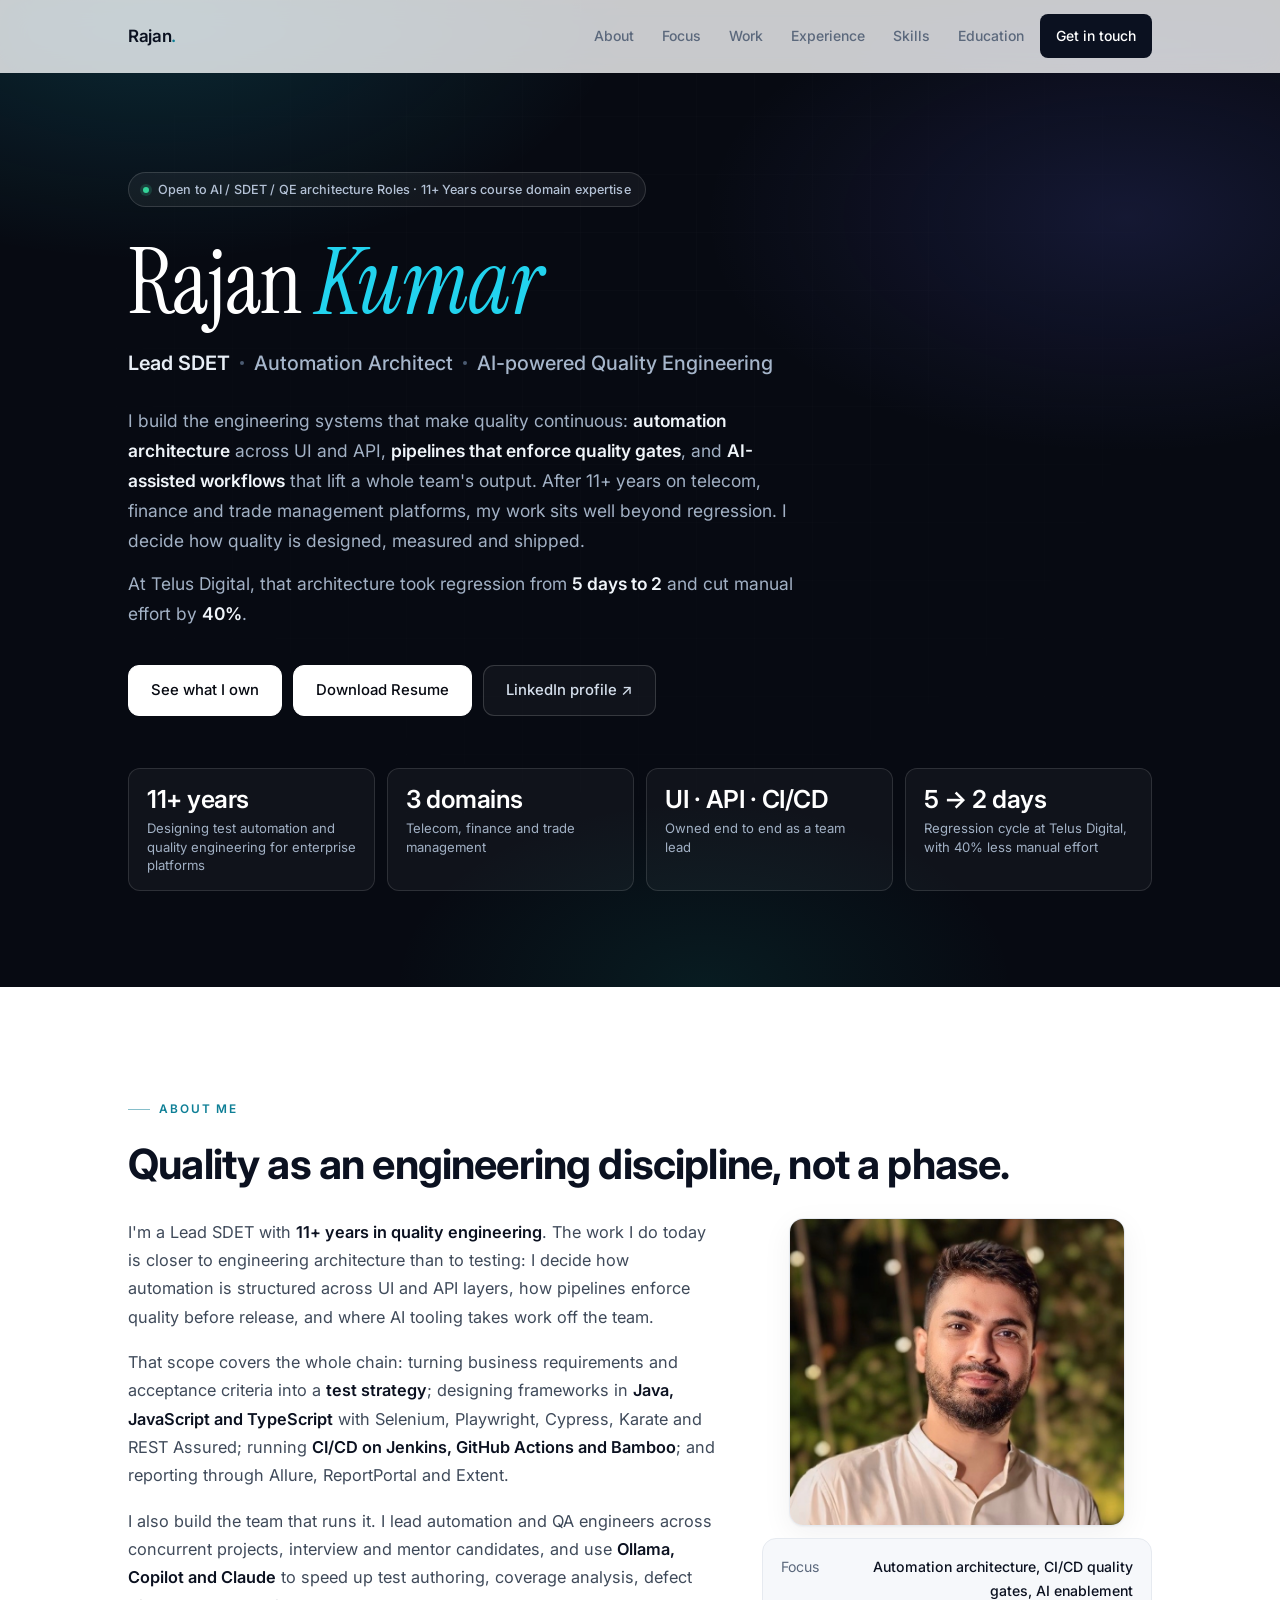
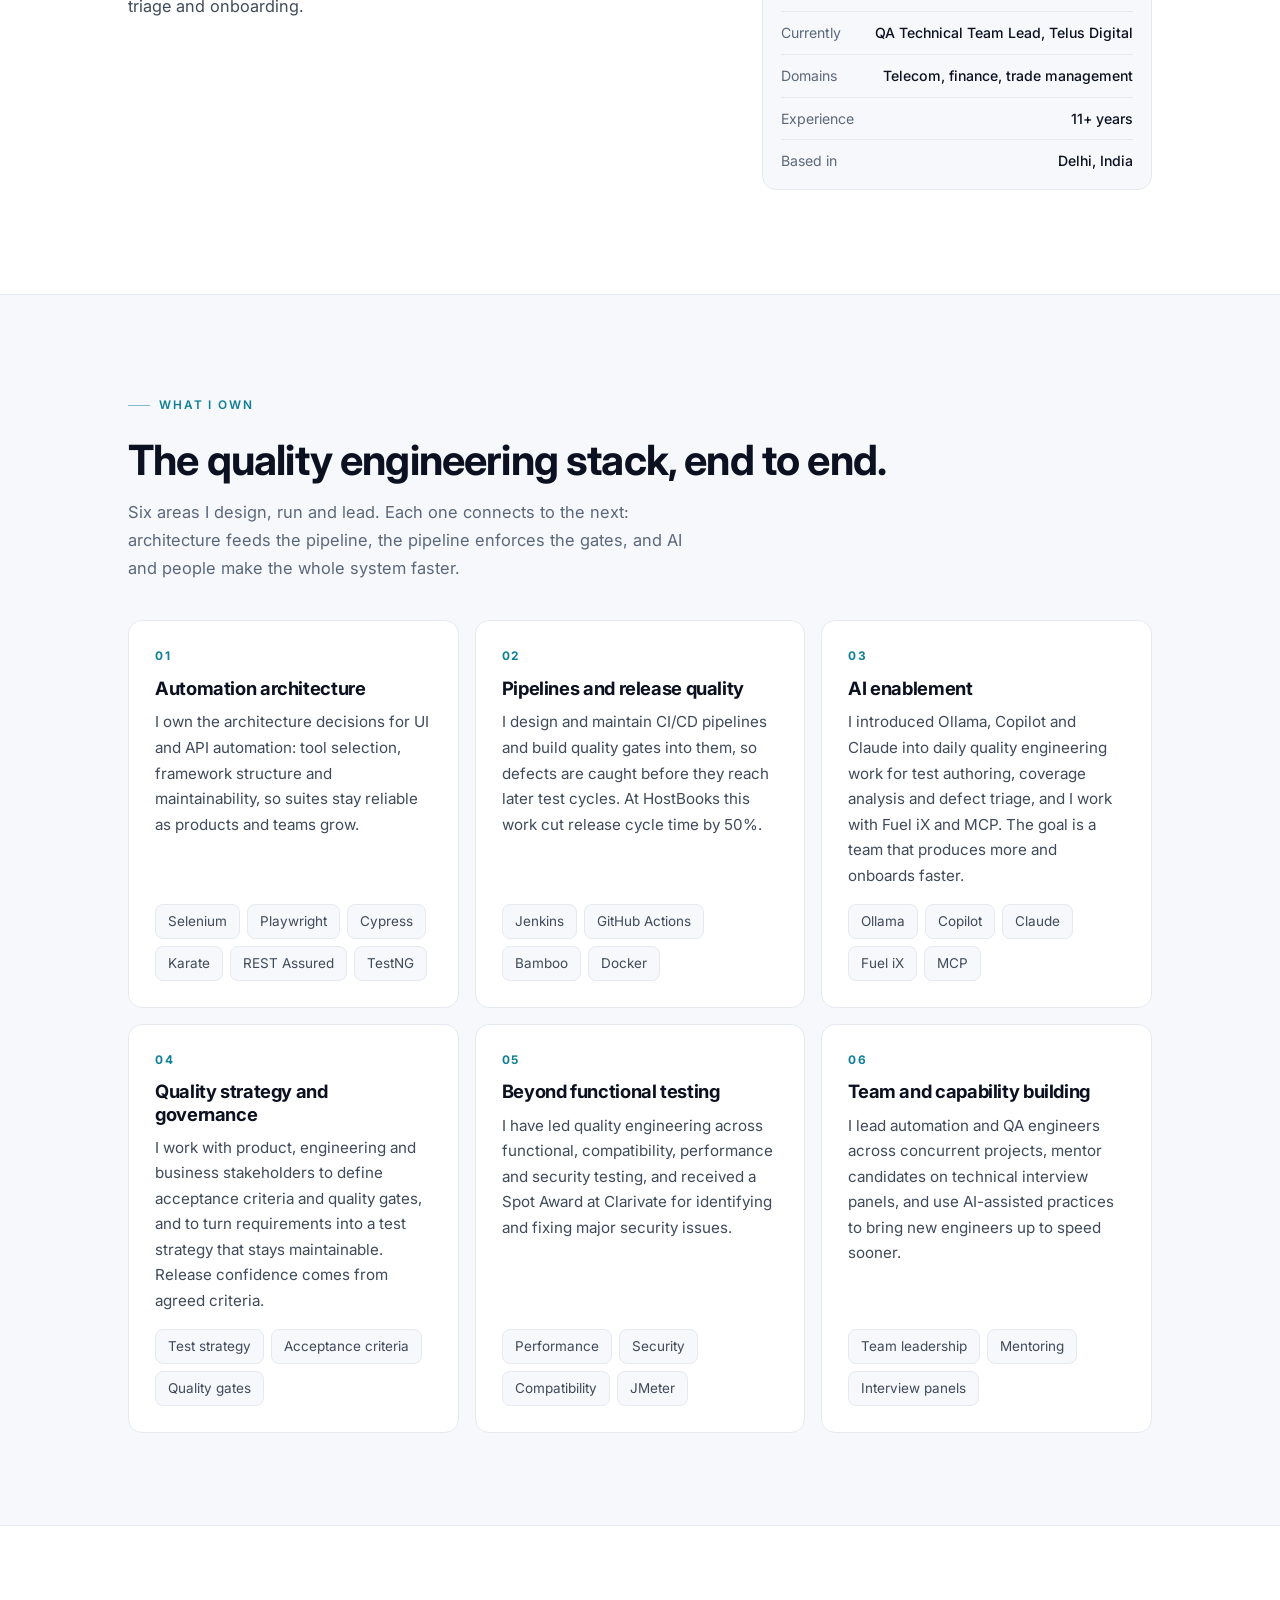
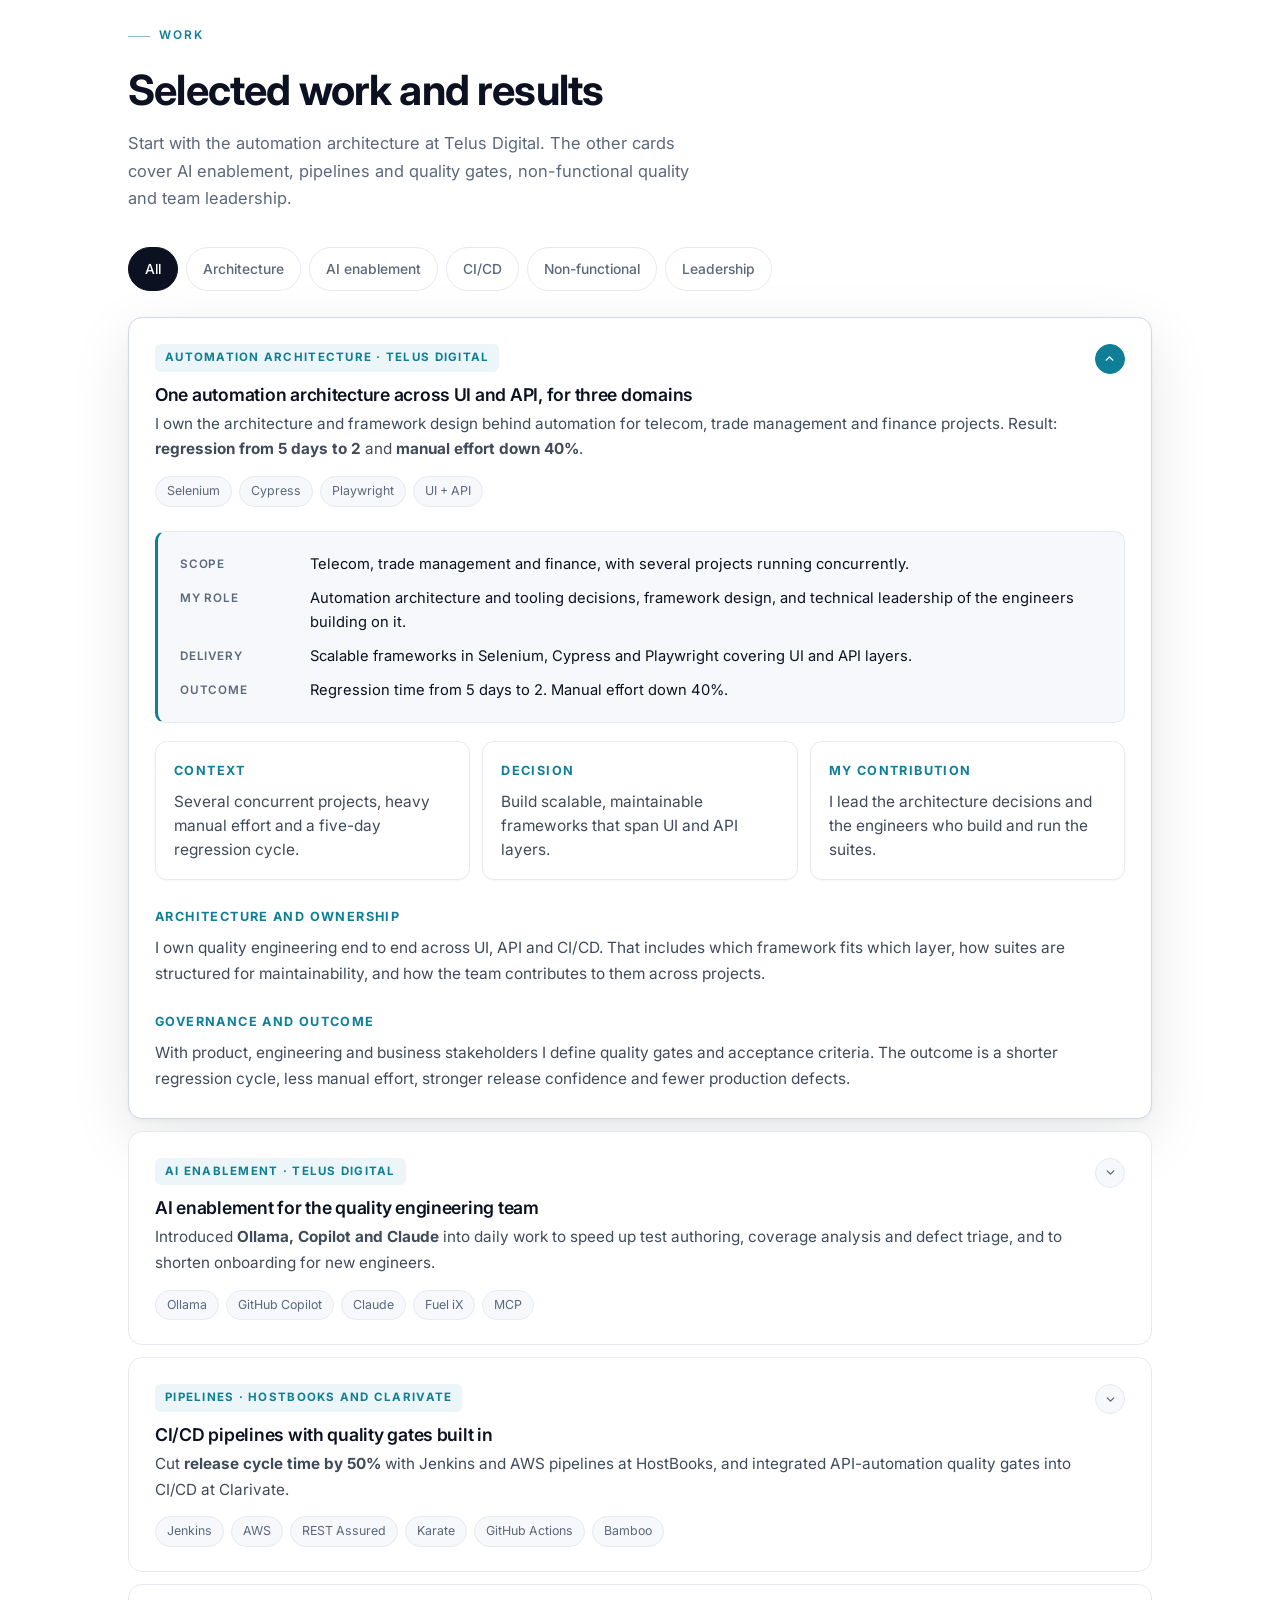
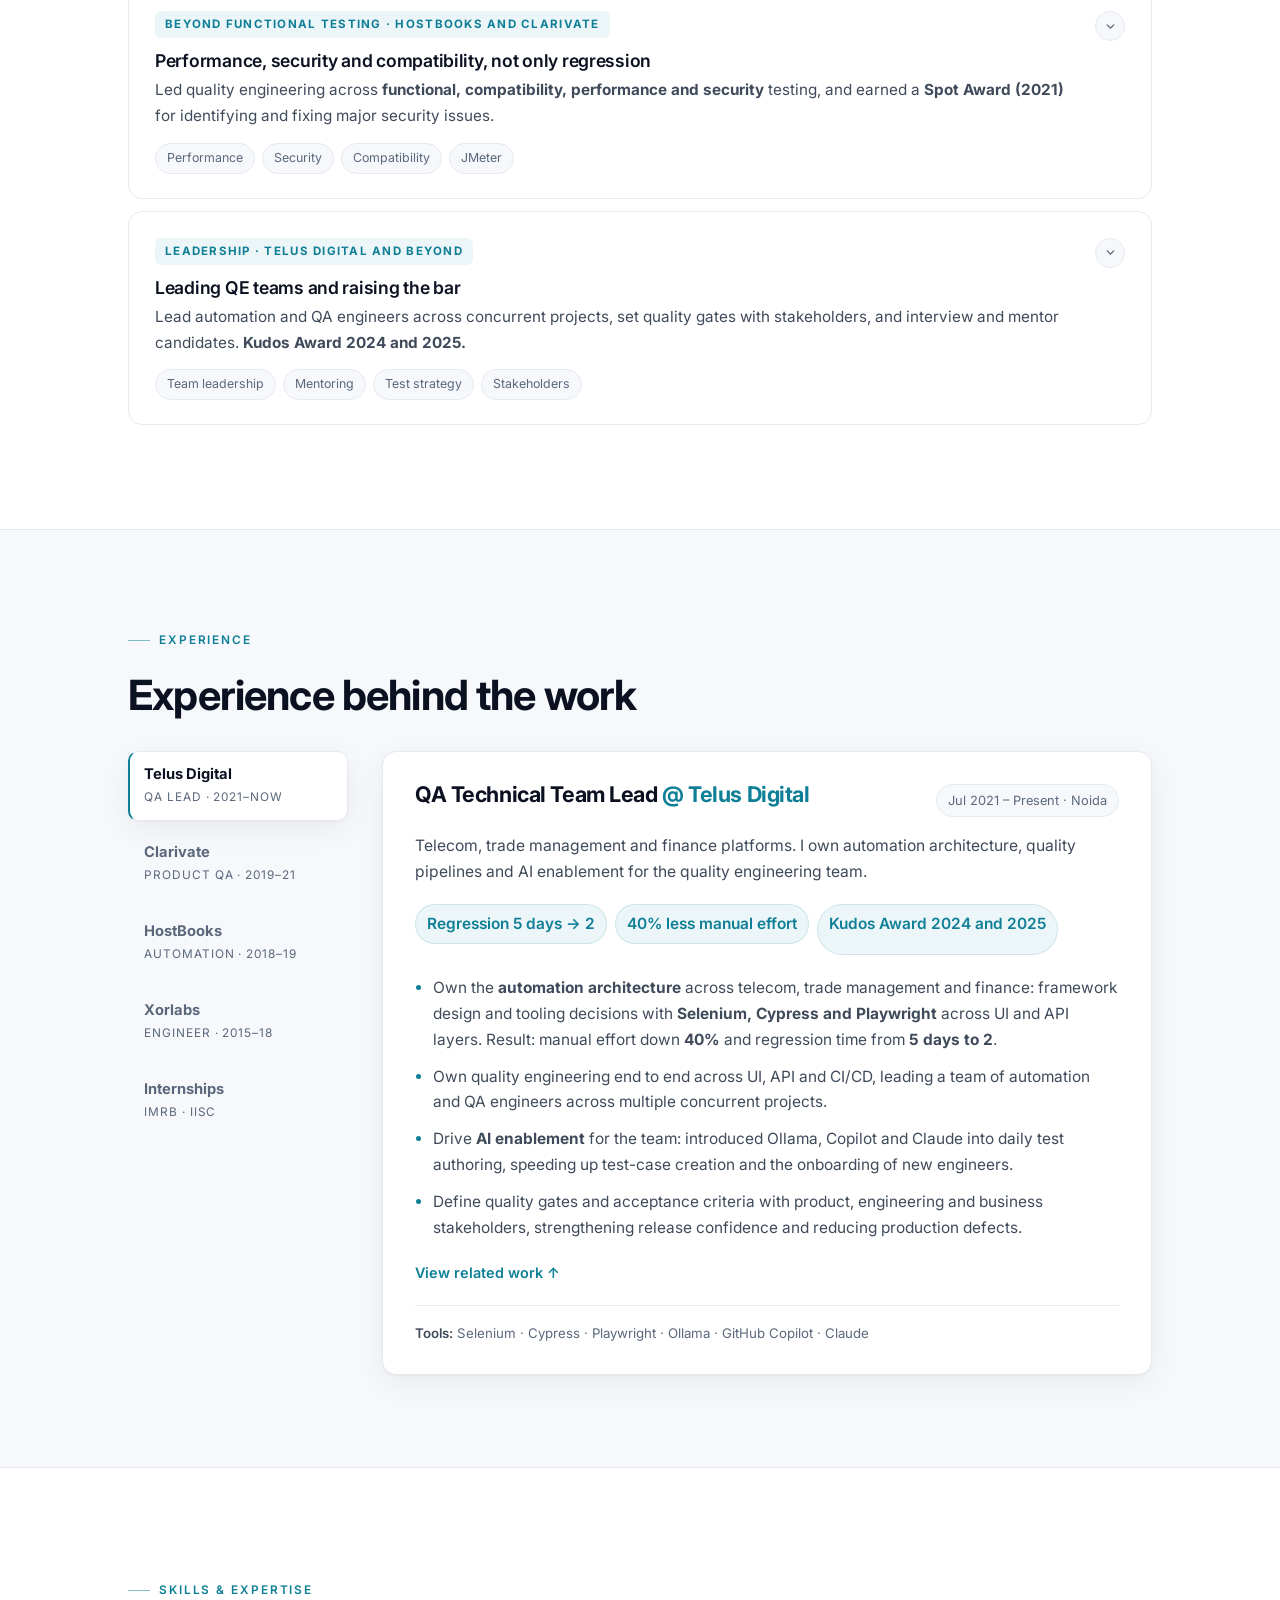
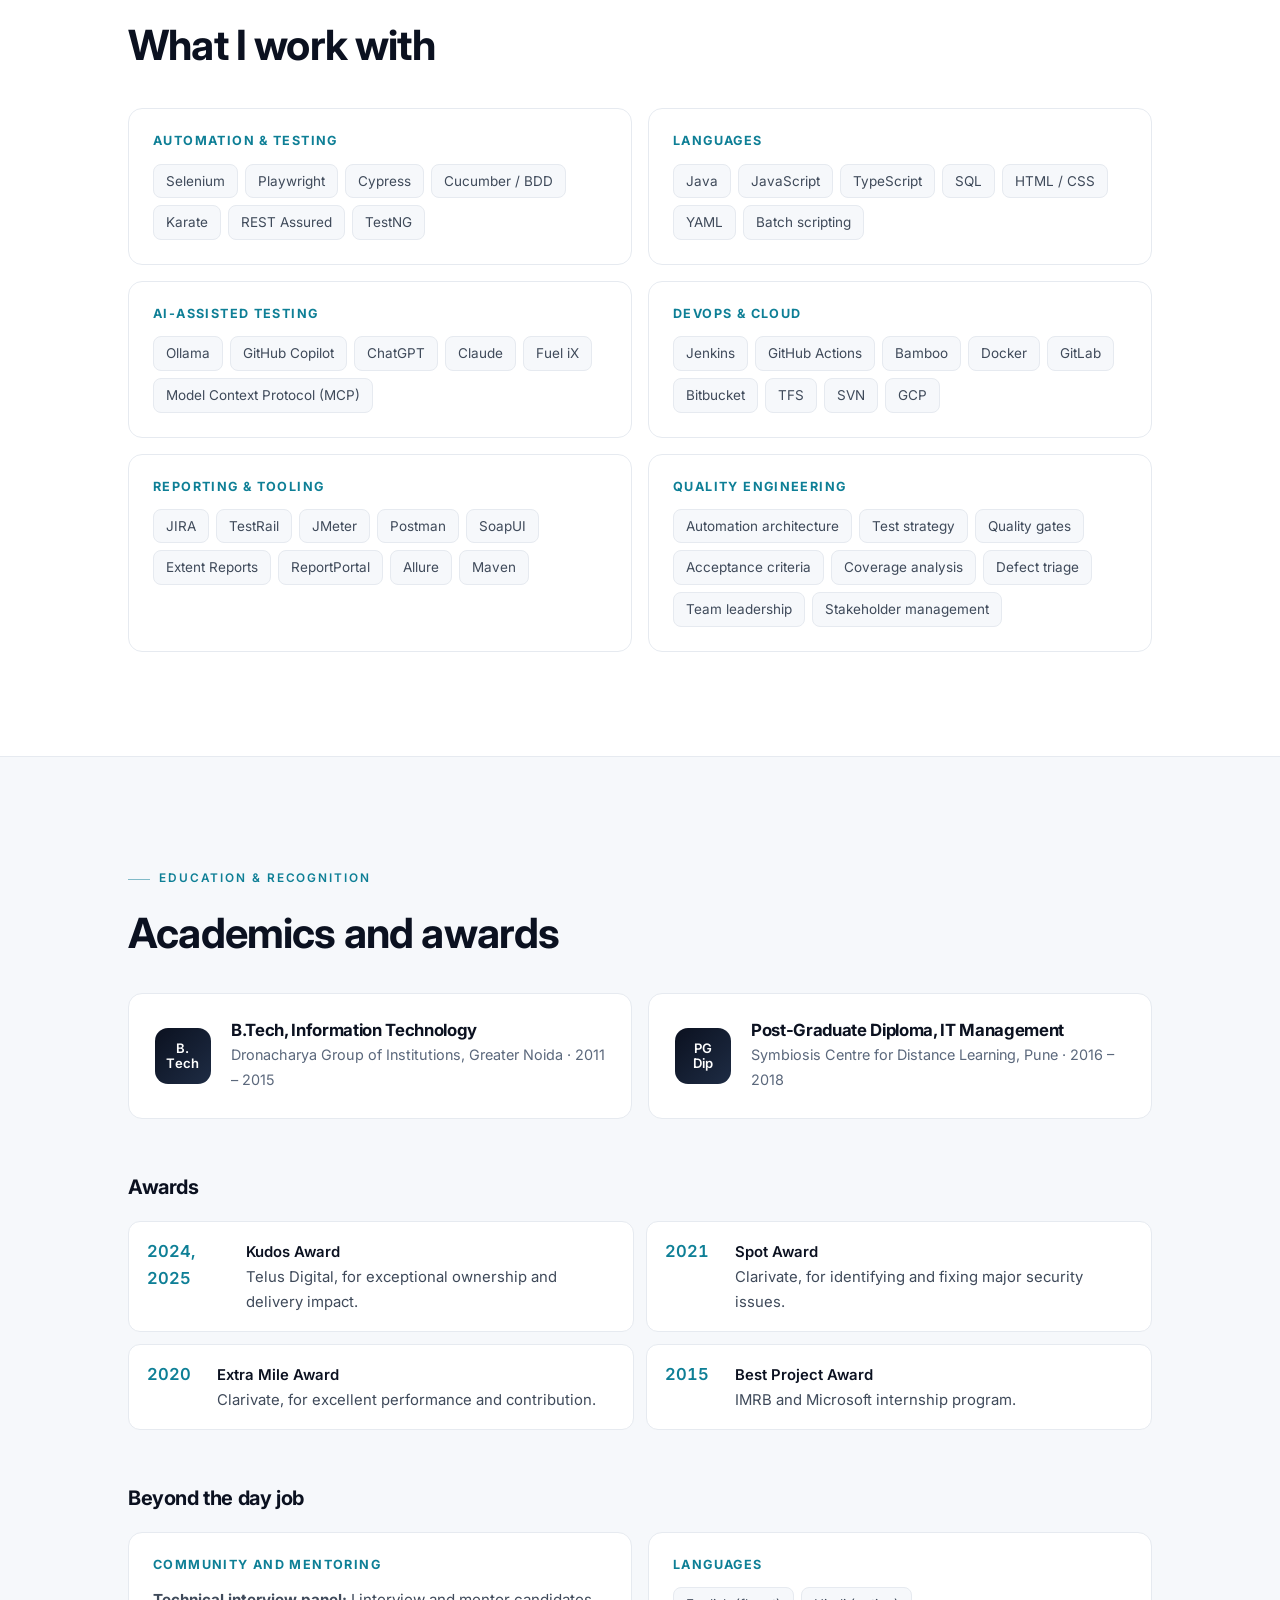
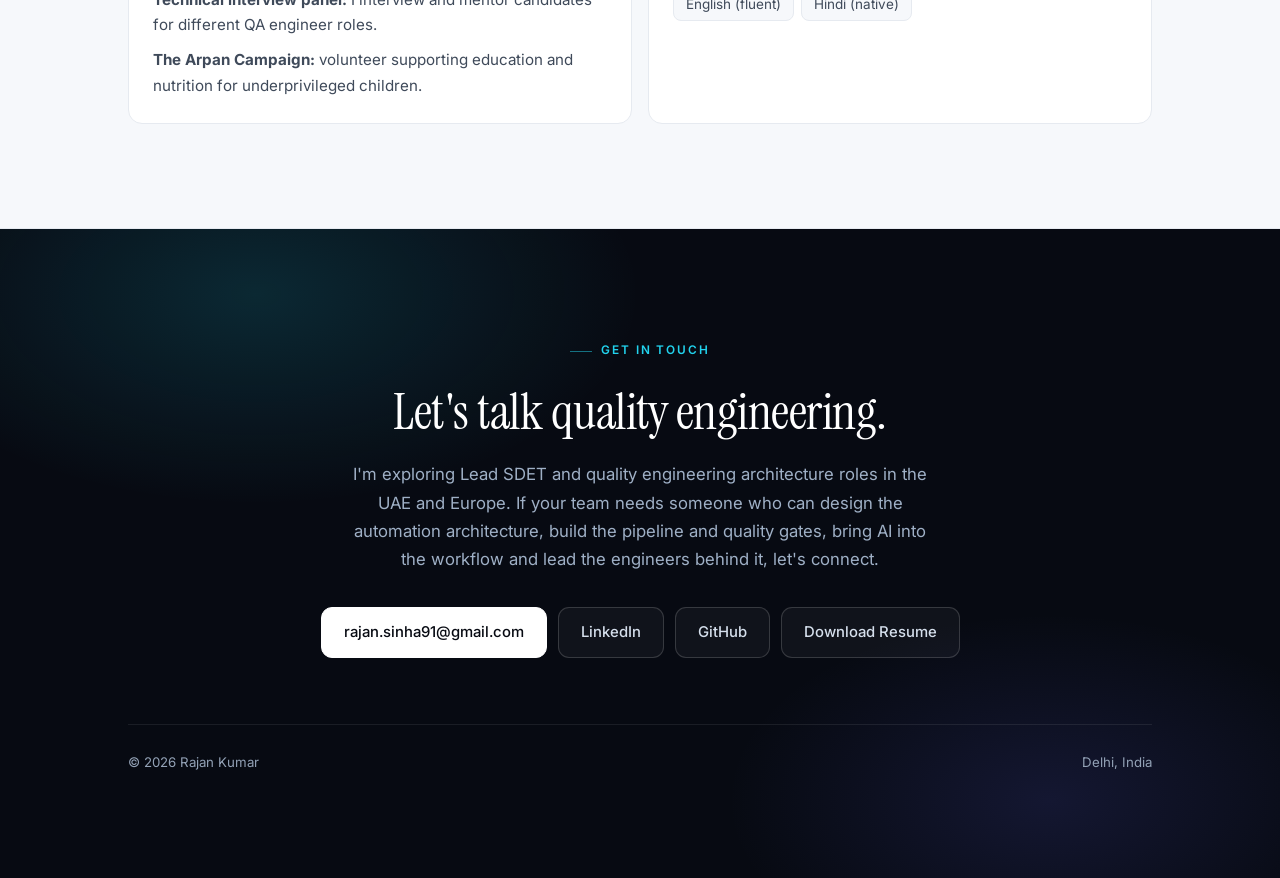
==== index.html @ d70cdacb "GitHub Portfolio Page First Push" ====
<!DOCTYPE html>
<html lang="en">
<head>
<meta charset="utf-8">
<meta name="viewport" content="width=device-width, initial-scale=1">
<title>Rajan Kumar — Lead SDET | Automation Architect | AI-Powered Quality Engineering</title>
<meta name="description" content="Lead SDET and automation architect with 11+ years designing end-to-end quality engineering: automation architecture, CI/CD quality gates and AI enablement for telecom, finance and trade management platforms.">
<meta name="author" content="Rajan Kumar">
<meta name="theme-color" content="#070a12">
<meta property="og:type" content="website">
<meta property="og:site_name" content="Rajan Kumar">
<meta property="og:title" content="Rajan Kumar — Lead SDET and Automation Test Architect">
<meta property="og:description" content="Automation architecture, CI/CD quality gates and AI enablement. 11+ years of quality engineering across telecom, finance and trade management.">
<meta name="twitter:card" content="summary">
<meta name="twitter:title" content="Rajan Kumar — Lead SDET and Automation Test Architect">
<meta name="twitter:description" content="Automation architecture, QA, QE, CI/CD quality gates and AI enablement.">
<link rel="icon" href="data:image/svg+xml,<svg xmlns='http://www.w3.org/2000/svg' viewBox='0 0 100 100'><rect width='100' height='100' rx='22' fill='%23070a12'/><text y='68' x='50' text-anchor='middle' font-size='56' font-family='Georgia,serif' fill='%2322d3ee'>R</text></svg>">
<link rel="preconnect" href="https://fonts.googleapis.com">
<link rel="preconnect" href="https://fonts.gstatic.com" crossorigin>
<link href="https://fonts.googleapis.com/css2?family=Instrument+Serif:ital@0;1&family=Inter:wght@400;500;600;700&display=swap" rel="stylesheet">
<noscript><style>
.rv{opacity:1!important;transform:none!important;}
.acc-body{max-height:none!important;}
.exp-panel{display:block!important;margin-bottom:16px;}
.exp-tabs,.filters,.burger{display:none!important;}
.nav-links{display:flex!important;position:static!important;flex-wrap:wrap;}
</style></noscript>
<style>
:root{
  --ink:#0b1120;
  --body:#3f4a5a;
  --muted:#5b687c;
  --line:#e6eaf0;
  --soft:#f6f8fb;
  --bg:#ffffff;
  --accent:#0e7f96;
  --accent-2:#22d3ee;
  --dark:#070a12;
  --max:1080px;
  --narrow:760px;
  --r:14px;
  --shadow:0 1px 2px rgba(11,17,32,.04), 0 8px 30px rgba(11,17,32,.06);
  --shadow-lg:0 2px 4px rgba(11,17,32,.04), 0 20px 60px rgba(11,17,32,.10);
}
*{box-sizing:border-box;}
html{scroll-behavior:smooth;scroll-padding-top:80px;}
body{
  margin:0;background:var(--bg);color:var(--body);
  font-family:Inter,-apple-system,BlinkMacSystemFont,"Segoe UI",Roboto,sans-serif;
  font-size:16.5px;line-height:1.68;-webkit-font-smoothing:antialiased;
  overflow-x:hidden;
}
.wrap{max-width:var(--max);margin:0 auto;padding:0 28px;}
a{color:var(--accent);text-decoration:none;}
a:focus-visible,button:focus-visible,[tabindex="0"]:focus-visible{outline:3px solid var(--accent);outline-offset:3px;}
h1,h2,h3,h4{color:var(--ink);margin:0;line-height:1.2;letter-spacing:-.02em;}
p{margin:0 0 1.05rem;}
.serif{font-family:"Instrument Serif",Georgia,"Times New Roman",serif;font-weight:400;letter-spacing:-.01em;}
.skip{position:absolute;left:12px;top:-64px;background:var(--ink);color:#fff;padding:10px 16px;border-radius:8px;z-index:200;font-weight:600;}
.skip:focus{top:12px;}

/* ---------- section scaffolding ---------- */
section{padding:104px 0;position:relative;}
#experience,#work{padding:92px 0;}
.eyebrow{
  display:inline-flex;align-items:center;gap:9px;
  font-size:.74rem;font-weight:600;text-transform:uppercase;letter-spacing:.16em;
  color:var(--accent);margin-bottom:20px;
}
.eyebrow::before{content:"";width:22px;height:1px;background:var(--accent);opacity:.5;}
.s-title{font-size:clamp(1.85rem,3.6vw,2.6rem);margin-bottom:14px;}
.s-sub{color:var(--muted);max-width:58ch;font-size:1.03rem;margin-bottom:0;}

/* ---------- nav ---------- */
nav{
  position:fixed;top:0;left:0;right:0;z-index:100;
  backdrop-filter:saturate(180%) blur(14px);-webkit-backdrop-filter:saturate(180%) blur(14px);
  background:rgba(255,255,255,.78);border-bottom:1px solid transparent;
  transition:background .3s ease,border-color .3s ease,box-shadow .3s ease;
}
nav.scrolled{border-bottom-color:var(--line);box-shadow:0 1px 20px rgba(11,17,32,.05);}
.nav-in{max-width:var(--max);margin:0 auto;padding:14px 28px;display:flex;align-items:center;justify-content:space-between;gap:20px;}
.brand{font-size:1.06rem;color:var(--ink);font-weight:600;letter-spacing:-.02em;white-space:nowrap;}
.brand span{color:var(--accent);}
.nav-links{display:flex;gap:4px;align-items:center;}
.nav-links a{
  font-size:.875rem;color:var(--muted);padding:7px 12px;border-radius:8px;
  font-weight:500;transition:color .18s ease,background .18s ease;
  display:inline-flex;align-items:center;min-height:44px;
}
.nav-links a:hover{color:var(--ink);background:var(--soft);}
.nav-links a.active{color:var(--accent);background:rgba(14,127,150,.07);}
.nav-cta{background:var(--ink);color:#fff!important;padding:9px 16px!important;border-radius:9px;font-weight:500;font-size:.875rem;}
.nav-cta:hover{background:var(--accent)!important;}
.burger{display:none;background:none;border:1px solid var(--line);border-radius:9px;padding:8px 10px;cursor:pointer;width:44px;height:44px;}
.burger span{display:block;width:17px;height:1.6px;background:var(--ink);margin:3.5px 0;border-radius:2px;}

/* ---------- hero ---------- */
.hero{background:var(--dark);color:#c9d3e0;padding:172px 0 96px;overflow:hidden;position:relative;}
.hero::before{
  content:"";position:absolute;inset:0;pointer-events:none;
  background:
    radial-gradient(760px 420px at 12% 0%,rgba(34,211,238,.16),transparent 62%),
    radial-gradient(680px 380px at 88% 22%,rgba(99,102,241,.15),transparent 62%),
    radial-gradient(500px 300px at 55% 100%,rgba(20,184,166,.10),transparent 62%);
}
.hero::after{
  content:"";position:absolute;inset:0;opacity:.32;pointer-events:none;
  background-image:linear-gradient(rgba(255,255,255,.045) 1px,transparent 1px),
                   linear-gradient(90deg,rgba(255,255,255,.045) 1px,transparent 1px);
  background-size:58px 58px;
  mask-image:radial-gradient(circle at 50% 30%,#000 0%,transparent 78%);
  -webkit-mask-image:radial-gradient(circle at 50% 30%,#000 0%,transparent 78%);
}
.hero .wrap{position:relative;z-index:2;}
.badge{
  display:inline-flex;align-items:center;gap:9px;
  border:1px solid rgba(255,255,255,.14);background:rgba(255,255,255,.05);
  color:#b4c2d6;padding:6px 14px;border-radius:999px;font-size:.79rem;font-weight:500;
  margin-bottom:30px;letter-spacing:.01em;
}
.dot{width:6px;height:6px;border-radius:50%;background:#34d399;box-shadow:0 0 0 3px rgba(52,211,153,.18);flex:none;}
.hero h1{color:#fff;font-size:clamp(3rem,8vw,5.6rem);line-height:1.02;margin-bottom:18px;}
.hero h1 em{font-style:italic;color:var(--accent-2);}
.hero-role{font-size:clamp(1.02rem,2vw,1.24rem);color:#a6b6cb;font-weight:500;margin-bottom:26px;display:flex;flex-wrap:wrap;align-items:center;gap:10px;}
.hero-role b{color:#e8eef6;font-weight:600;}
.sep{width:4px;height:4px;border-radius:50%;background:#4b5b72;}
.hero-lede{font-size:1.09rem;color:#a2b1c5;max-width:62ch;line-height:1.72;}
.hero-lede strong{color:#f0f5fa;font-weight:600;}
.hero-cta{display:flex;flex-wrap:wrap;align-items:center;gap:11px;margin-top:36px;}
.btn{
  display:inline-flex;align-items:center;gap:8px;padding:12px 22px;border-radius:11px;
  font-size:.93rem;font-weight:500;border:1px solid var(--line);color:var(--ink);background:#fff;
  transition:transform .16s ease,box-shadow .16s ease,background .16s ease,border-color .16s ease;cursor:pointer;
}
.btn:hover{transform:translateY(-2px);box-shadow:var(--shadow);}
.btn-light{background:#fff;color:var(--dark);border-color:#fff;}
.btn-ghost{background:rgba(255,255,255,.04);color:#d5dfec;border-color:rgba(255,255,255,.16);}
.btn-ghost:hover{background:rgba(255,255,255,.09);border-color:rgba(255,255,255,.3);}
.stats{list-style:none;margin:52px 0 0;padding:0;display:grid;grid-template-columns:repeat(4,minmax(0,1fr));gap:12px;}
.stat{border:1px solid rgba(255,255,255,.12);background:rgba(255,255,255,.04);border-radius:12px;padding:16px 18px;}
.stat b{display:block;font-size:1.55rem;color:#fff;font-weight:600;letter-spacing:-.02em;line-height:1.2;}
.stat span{display:block;margin-top:4px;font-size:.82rem;color:#a2b1c5;line-height:1.4;}

/* ---------- about ---------- */
.about-grid{display:grid;grid-template-columns:1.32fr .88fr;gap:42px;align-items:start;margin-top:28px;}
.about-body{max-width:62ch;}
.about-body p{font-size:1.02rem;line-height:1.74;}
.about-body p:last-child{margin-bottom:0;}
.about-body strong{color:var(--ink);font-weight:600;}
.about-side{max-width:390px;margin-left:auto;width:100%;}
.portrait{
  width:86%;aspect-ratio:1/.92;object-fit:cover;object-position:center 22%;
  border-radius:var(--r);border:1px solid var(--line);
  box-shadow:var(--shadow);display:block;margin:0 auto 12px;background:var(--soft);
}
.facts{background:var(--soft);border:1px solid var(--line);border-radius:var(--r);padding:16px 18px;}
.facts dl{margin:0;}
.fact{display:flex;justify-content:space-between;gap:16px;padding:9px 0;border-bottom:1px solid var(--line);font-size:.88rem;}
.fact:last-child{border-bottom:none;padding-bottom:0;}
.fact:first-child{padding-top:0;}
.fact dt{color:var(--muted);}
.fact dd{margin:0;color:var(--ink);font-weight:500;text-align:right;max-width:270px;}

/* ---------- accordion (work) ---------- */
.acc{border:1px solid var(--line);border-radius:var(--r);background:#fff;margin-bottom:12px;overflow:hidden;transition:box-shadow .22s ease,border-color .22s ease;}
.acc:hover{border-color:#d3dae4;}
.acc.open{box-shadow:var(--shadow-lg);border-color:#cfd8e3;}
.acc-head{width:100%;text-align:left;background:none;border:none;cursor:pointer;padding:24px 26px;display:flex;gap:20px;align-items:flex-start;font:inherit;color:inherit;}
.acc-main{flex:1;min-width:0;}
.acc-top{display:flex;flex-wrap:wrap;align-items:baseline;gap:8px 12px;margin-bottom:6px;}
.acc-title{font-size:1.1rem;font-weight:600;color:var(--ink);letter-spacing:-.015em;}
.acc-sum{font-size:.955rem;color:var(--body);margin:0;}
.chev{flex:none;width:30px;height:30px;border-radius:50%;background:var(--soft);border:1px solid var(--line);display:grid;place-items:center;transition:transform .28s cubic-bezier(.4,0,.2,1),background .2s;margin-top:2px;}
.acc.open .chev{transform:rotate(180deg);background:var(--accent);border-color:var(--accent);}
.chev svg{width:13px;height:13px;stroke:var(--muted);}
.acc.open .chev svg{stroke:#fff;}
.acc-body{max-height:0;overflow:hidden;transition:max-height .38s cubic-bezier(.4,0,.2,1);}
.acc-inner{padding:0 26px 26px;}
.acc-links{display:flex;flex-wrap:wrap;gap:9px;padding:0 26px 22px;margin-top:-8px;}
.acc-link{display:inline-flex;align-items:center;gap:7px;font-size:.845rem;font-weight:600;padding:7px 14px;border-radius:9px;border:1px solid var(--line);background:#fff;color:var(--body);min-height:44px;}
.acc-link:hover{border-color:#cfd8e3;box-shadow:var(--shadow);}

/* ---------- experience tabs ---------- */
.exp-shell{display:grid;grid-template-columns:220px 1fr;gap:34px;align-items:start;margin-top:30px;}
.exp-tabs{display:flex;flex-direction:column;gap:8px;position:sticky;top:96px;}
.exp-tab{
  width:100%;text-align:left;background:transparent;border:1px solid transparent;border-left:2px solid transparent;
  border-radius:10px;padding:13px 14px;font:inherit;color:var(--muted);cursor:pointer;min-height:56px;
  transition:background .18s ease,border-color .18s ease,color .18s ease,box-shadow .18s ease;
}
.exp-tab:hover{background:#fff;border-color:var(--line);color:var(--body);}
.exp-tab.active{background:#fff;border-color:var(--line);border-left-color:var(--accent);color:var(--ink);box-shadow:var(--shadow);}
.exp-tab b{display:block;font-size:.92rem;line-height:1.35;}
.exp-tab span{display:block;margin-top:3px;font-size:.74rem;text-transform:uppercase;letter-spacing:.08em;color:var(--muted);}
.exp-panel{display:none;background:#fff;border:1px solid var(--line);border-radius:var(--r);padding:30px 32px;box-shadow:var(--shadow);}
.exp-panel.active{display:block;}
.exp-head{display:flex;justify-content:space-between;gap:18px;align-items:flex-start;margin-bottom:16px;}
.exp-head h3{font-size:1.35rem;}
.exp-head h3 span{color:var(--accent);}
.exp-date-pill{flex:none;font-size:.8rem;color:var(--muted);background:var(--soft);border:1px solid var(--line);border-radius:999px;padding:5px 11px;margin-top:2px;white-space:nowrap;}
.exp-summary{font-size:.98rem;color:var(--body);max-width:68ch;margin-bottom:18px;}
.exp-metrics{display:flex;flex-wrap:wrap;gap:8px;margin:0 0 20px;padding:0;list-style:none;}
.exp-metric{font-size:.8rem;font-weight:600;color:var(--accent);background:rgba(14,127,150,.08);border:1px solid rgba(14,127,150,.14);border-radius:999px;padding:6px 11px;}
.exp-panel ul.points{margin:0;padding-left:18px;}
.exp-panel li{margin-bottom:11px;font-size:.965rem;}
.exp-panel li:last-child{margin-bottom:0;}
.exp-panel li::marker{color:var(--accent);}
.exp-panel h4{font-size:1.05rem;margin:22px 0 2px;}
.exp-panel h4:first-of-type{margin-top:4px;}
.exp-sub{color:var(--muted);font-size:.88rem;margin-bottom:8px;}
.exp-link{display:inline-flex;align-items:center;margin-top:20px;font-size:.9rem;font-weight:600;color:var(--accent);}
.stackline{margin-top:18px;padding-top:16px;border-top:1px solid var(--line);font-size:.83rem;color:var(--muted);}
.stackline b{color:var(--body);font-weight:600;}

/* ---------- filters ---------- */
.filters{display:flex;flex-wrap:wrap;gap:8px;margin:34px 0 26px;}
.chipbtn{border:1px solid var(--line);background:#fff;color:var(--muted);padding:8px 16px;border-radius:999px;font:inherit;font-size:.865rem;font-weight:500;cursor:pointer;transition:.18s ease;min-height:44px;}
.chipbtn:hover{color:var(--ink);border-color:#cfd8e3;}
.chipbtn.on{background:var(--ink);color:#fff;border-color:var(--ink);}

/* ---------- work cards ---------- */
.kicker{display:inline-flex;align-items:center;gap:7px;font-size:.72rem;font-weight:700;text-transform:uppercase;letter-spacing:.11em;color:var(--accent);background:rgba(14,127,150,.08);padding:4px 10px;border-radius:6px;margin-bottom:12px;}
.tags{display:flex;flex-wrap:wrap;gap:7px;margin-top:14px;}
.tag{font-size:.775rem;background:var(--soft);border:1px solid var(--line);color:var(--muted);padding:4px 11px;border-radius:999px;}
.tldr{background:var(--soft);border:1px solid var(--line);border-left:3px solid var(--accent);border-radius:10px;padding:20px 22px;margin-bottom:24px;}
.tldr dl{margin:0;display:grid;grid-template-columns:112px 1fr;gap:9px 18px;font-size:.92rem;}
.tldr dt{color:var(--muted);font-weight:600;font-size:.73rem;text-transform:uppercase;letter-spacing:.07em;padding-top:3px;}
.tldr dd{margin:0;color:var(--ink);}
.case-snapshot{display:grid;grid-template-columns:repeat(3,1fr);gap:12px;margin:-6px 0 26px;}
.snapshot-card{background:#fff;border:1px solid var(--line);border-radius:12px;padding:18px 18px 16px;box-shadow:0 1px 2px rgba(11,17,32,.03);}
.snapshot-card h5{margin:0 0 8px!important;color:var(--accent);font-size:.74rem;text-transform:uppercase;letter-spacing:.1em;}
.snapshot-card p{font-size:.9rem;line-height:1.58;color:var(--body);margin:0;}
.cs h5{font-size:.79rem;text-transform:uppercase;letter-spacing:.11em;color:var(--accent);margin:24px 0 8px;font-weight:700;}
.cs h5:first-child{margin-top:0;}
.cs p{font-size:.965rem;margin-bottom:0;}

/* ---------- focus pillars ---------- */
#focus{padding:92px 0;}
.pillars{display:grid;grid-template-columns:repeat(3,1fr);gap:16px;margin-top:38px;}
.pillar{border:1px solid var(--line);border-radius:var(--r);padding:26px;background:#fff;display:flex;flex-direction:column;transition:.2s;}
.pillar:hover{border-color:#cfd8e3;box-shadow:var(--shadow);}
.pillar .n{font-size:.74rem;font-weight:700;letter-spacing:.14em;color:var(--accent);}
.pillar h3{font-size:1.15rem;margin:10px 0 10px;}
.pillar p{font-size:.95rem;margin:0 0 1rem;}
.pillar .pills{margin-top:auto;}

/* ---------- skills ---------- */
.skill-grid{display:grid;grid-template-columns:repeat(2,1fr);gap:16px;margin-top:38px;}
.skill-card{border:1px solid var(--line);border-radius:var(--r);padding:24px;background:#fff;transition:.2s;}
.skill-card:hover{border-color:#cfd8e3;box-shadow:var(--shadow);}
.skill-card h3{font-size:.79rem;text-transform:uppercase;letter-spacing:.11em;color:var(--accent);margin-bottom:15px;font-weight:700;}
.skill-card p{font-size:.95rem;margin:0 0 .6rem;}
.skill-card p:last-child{margin-bottom:0;}
.pills{display:flex;flex-wrap:wrap;gap:7px;margin:0;padding:0;list-style:none;}
.pill{font-size:.845rem;background:var(--soft);border:1px solid var(--line);color:var(--body);padding:5px 12px;border-radius:8px;}

/* ---------- education and recognition ---------- */
.edu-grid{display:grid;grid-template-columns:repeat(2,1fr);gap:16px;margin-top:34px;}
.edu{display:flex;gap:20px;align-items:center;border:1px solid var(--line);border-radius:var(--r);padding:26px 26px;background:#fff;}
.edu-mark{width:56px;height:56px;border-radius:13px;flex:none;display:grid;place-items:center;background:linear-gradient(135deg,var(--ink),#1e2c44);color:#fff;font-weight:600;font-size:.82rem;letter-spacing:.02em;text-align:center;line-height:1.15;}
.edu-main h3{font-size:1.05rem;margin-bottom:3px;}
.edu-meta{color:var(--muted);font-size:.9rem;margin:0;}
.sub-title{font-size:1.25rem;margin:56px 0 0;}
.award-grid{list-style:none;margin:22px 0 0;padding:0;display:grid;grid-template-columns:repeat(2,1fr);gap:12px;}
.award{display:flex;gap:16px;align-items:baseline;border:1px solid var(--line);border-radius:12px;padding:16px 18px;background:#fff;}
.award .yr{font-weight:600;color:var(--accent);min-width:3.4rem;font-variant-numeric:tabular-nums;}
.award p{margin:0;font-size:.93rem;}
.award p b{display:block;color:var(--ink);font-weight:600;}

/* ---------- contact ---------- */
.contact{background:var(--dark);color:#c9d3e0;position:relative;overflow:hidden;}
.contact::before{
  content:"";position:absolute;inset:0;pointer-events:none;
  background:
    radial-gradient(620px 340px at 20% 10%,rgba(34,211,238,.15),transparent 62%),
    radial-gradient(520px 300px at 82% 88%,rgba(99,102,241,.14),transparent 62%);
}
.contact .wrap{position:relative;z-index:2;text-align:center;}
.contact .eyebrow{color:var(--accent-2);}
.contact .eyebrow::before{background:var(--accent-2);}
.contact h2{color:#fff;font-size:clamp(2rem,5vw,3.2rem);margin-bottom:18px;}
.contact p.pitch{color:#9fb0c6;max-width:54ch;margin:0 auto 34px;font-size:1.05rem;}
.contact-row{display:flex;flex-wrap:wrap;gap:11px;justify-content:center;}
.foot{border-top:1px solid rgba(255,255,255,.08);margin-top:66px;padding-top:26px;display:flex;justify-content:space-between;gap:16px;flex-wrap:wrap;font-size:.83rem;color:#93a2b6;text-align:left;}
.foot p{margin:0;}

/* ---------- reveal ---------- */
.rv{opacity:0;transform:translateY(18px);transition:opacity .62s cubic-bezier(.2,.7,.3,1),transform .62s cubic-bezier(.2,.7,.3,1);}
.rv.in{opacity:1;transform:none;}
@media (prefers-reduced-motion:reduce){
  .rv{opacity:1;transform:none;transition:none;}
  html{scroll-behavior:auto;}
  *,*::before,*::after{animation-duration:.01ms!important;animation-iteration-count:1!important;transition-duration:.01ms!important;}
}

/* ---------- responsive ---------- */
@media (max-width:900px){
  .about-grid{grid-template-columns:1fr;gap:32px;}
  .about-side{margin-left:0;}
  .exp-shell{grid-template-columns:1fr;gap:22px;}
  .exp-tabs{position:static;flex-direction:row;overflow-x:auto;padding-bottom:4px;}
  .exp-tab{min-width:190px;}
  .exp-head{display:block;}
  .exp-date-pill{display:inline-flex;margin:10px 0 0;}
  .case-snapshot{grid-template-columns:1fr;}
  .skill-grid,.edu-grid,.award-grid,.pillars{grid-template-columns:1fr;}
  .stats{grid-template-columns:repeat(2,minmax(0,1fr));}
}
@media (max-width:760px){
  section{padding:76px 0;}
  .hero{padding:132px 0 84px;}
  .hero-cta{flex-direction:column;align-items:stretch;gap:10px;}
  .hero-cta .btn{width:100%;justify-content:center;}
  .nav-links{position:absolute;top:100%;left:0;right:0;background:#fff;border-bottom:1px solid var(--line);flex-direction:column;align-items:stretch;padding:10px;gap:2px;display:none;box-shadow:0 16px 40px rgba(11,17,32,.10);}
  .nav-links.open{display:flex;}
  .nav-links a{padding:11px 14px;}
  .nav-cta{text-align:center;margin-top:4px;justify-content:center;}
  .burger{display:block;}
  .exp-tabs{display:grid;grid-template-columns:repeat(2,minmax(0,1fr));overflow:visible;gap:8px;padding-bottom:0;}
  .exp-tab{min-width:0;}
  .exp-panel{padding:24px 20px;}
  .acc-head{padding:20px;gap:14px;}
  .acc-inner{padding:0 20px 22px;}
  .acc-links{padding:0 20px 18px;}
  .tldr dl{grid-template-columns:1fr;gap:2px;}
  .tldr dt{margin-top:10px;}
  .tldr dd{margin-bottom:2px;}
  .edu{padding:20px;}
}

@media (min-width:901px) and (max-width:1000px){.pillars{grid-template-columns:repeat(2,1fr);}}

@media print{
  nav,.skip,.filters,.burger,.hero-cta,.contact-row{display:none!important;}
  .rv{opacity:1!important;transform:none!important;}
  .acc-body{max-height:none!important;}
  .exp-panel{display:block!important;box-shadow:none;margin-bottom:12px;break-inside:avoid;}
  .exp-tabs{display:none;}
  .exp-shell{display:block;}
  .hero,.contact{background:#fff;color:#000;}
  .hero h1,.contact h2,.stat b{color:#000;}
  .hero-lede,.hero-role,.stat span,.contact p.pitch,.foot{color:#333;}
  section{padding:32px 0;}
}
</style>
<script type="application/ld+json">
{
  "@context": "https://schema.org",
  "@type": "Person",
  "name": "Rajan Kumar",
  "jobTitle": "Lead SDET",
  "worksFor": {"@type": "Organization", "name": "Telus Digital"},
  "alumniOf": {"@type": "CollegeOrUniversity", "name": "Dronacharya Group of Institutions"},
  "address": {"@type": "PostalAddress", "addressLocality": "Delhi", "addressCountry": "IN"},
  "email": "mailto:rajan.sinha91@gmail.com",
  "knowsAbout": ["Test Automation", "SDET", "Playwright", "Selenium", "Cypress", "CI/CD", "API Testing", "AI-assisted Testing", "Quality Engineering"],
  "sameAs": [
    "https://linkedin.com/in/errajankumar",
    "https://github.com/dvirusway"
  ]
}
</script>
</head>
<body>
<a class="skip" href="#main">Skip to main content</a>

<!-- ================= NAV ================= -->
<nav id="nav" aria-label="Primary">
  <div class="nav-in">
    <a href="#top" class="brand">Rajan<span>.</span></a>
    <button class="burger" id="burger" type="button" aria-label="Menu" aria-controls="navlinks" aria-expanded="false"><span></span><span></span><span></span></button>
    <div class="nav-links" id="navlinks">
      <a href="#about">About</a>
      <a href="#focus">Focus</a>
      <a href="#work">Work</a>
      <a href="#experience">Experience</a>
      <a href="#skills">Skills</a>
      <a href="#education">Education</a>
      <a href="#contact" class="nav-cta">Get in touch</a>
    </div>
  </div>
</nav>

<main id="main">

<!-- ================= HERO ================= -->
<section class="hero" id="top" aria-labelledby="hero-h">
  <div class="wrap">
    <div class="badge"><span class="dot" aria-hidden="true"></span> Open to AI / SDET / QE architecture Roles · 11+ Years course domain expertise</div>
    <h1 class="serif" id="hero-h">Rajan <em>Kumar</em></h1>
    <div class="hero-role">
      <b>Lead SDET</b><span class="sep" aria-hidden="true"></span>Automation Architect<span class="sep" aria-hidden="true"></span>AI-powered Quality Engineering
    </div>
    <p class="hero-lede">
      I build the engineering systems that make quality continuous: <strong>automation architecture</strong> across UI and API, <strong>pipelines that enforce quality gates</strong>, and <strong>AI-assisted workflows</strong> that lift a whole team's output. After 11+ years on telecom, finance and trade management platforms, my work sits well beyond regression. I decide how quality is designed, measured and shipped.
    </p>
    <p class="hero-lede" style="margin-top:-.2rem;">
      At Telus Digital, that architecture took regression from <strong>5 days to 2</strong> and cut manual effort by <strong>40%</strong>.
    </p>
    <div class="hero-cta">
      <a href="#focus" class="btn btn-light">See what I own</a>
      <a href="Rajan_Kumar_SDET_Resume.pdf" download class="btn btn-light">Download Resume</a>
      <a href="https://linkedin.com/in/errajankumar" target="_blank" rel="noopener" class="btn btn-ghost">LinkedIn profile ↗</a>
    </div>
    <ul class="stats" aria-label="Highlights">
      <li class="stat"><b>11+ years</b><span>Designing test automation and quality engineering for enterprise platforms</span></li>
      <li class="stat"><b>3 domains</b><span>Telecom, finance and trade management</span></li>
      <li class="stat"><b>UI · API · CI/CD</b><span>Owned end to end as a team lead</span></li>
      <li class="stat"><b>5 → 2 days</b><span>Regression cycle at Telus Digital, with 40% less manual effort</span></li>
    </ul>
  </div>
</section>

<!-- ================= ABOUT ================= -->
<section id="about" aria-labelledby="about-h">
  <div class="wrap">
    <div class="rv">
      <div class="eyebrow">About me</div>
      <h2 class="s-title" id="about-h">Quality as an engineering discipline, not a phase.</h2>
    </div>
    <div class="about-grid">
      <div class="about-body rv">
        <p>I'm a Lead SDET with <strong>11+ years in quality engineering</strong>. The work I do today is closer to engineering architecture than to testing: I decide how automation is structured across UI and API layers, how pipelines enforce quality before release, and where AI tooling takes work off the team.</p>
        <p>That scope covers the whole chain: turning business requirements and acceptance criteria into a <strong>test strategy</strong>; designing frameworks in <strong>Java, JavaScript and TypeScript</strong> with Selenium, Playwright, Cypress, Karate and REST Assured; running <strong>CI/CD on Jenkins, GitHub Actions and Bamboo</strong>; and reporting through Allure, ReportPortal and Extent.</p>
        <p>I also build the team that runs it. I lead automation and QA engineers across concurrent projects, interview and mentor candidates, and use <strong>Ollama, Copilot and Claude</strong> to speed up test authoring, coverage analysis, defect triage and onboarding.</p>
      </div>
      <div class="rv about-side">
        <!-- Add a photo named rajan.jpg (and optionally rajan.webp) next to this file. If it is missing, the image hides itself. -->
        <picture>
          <source srcset="rajan.webp" type="image/webp">
          <img class="portrait" src="rajan.jpg" alt="Portrait of Rajan Kumar" loading="lazy" decoding="async" onerror="this.closest('picture').style.display='none'">
        </picture>
        <div class="facts">
          <dl>
            <div class="fact"><dt>Focus</dt><dd>Automation architecture, CI/CD quality gates, AI enablement</dd></div>
            <div class="fact"><dt>Currently</dt><dd>QA Technical Team Lead, Telus Digital</dd></div>
            <div class="fact"><dt>Domains</dt><dd>Telecom, finance, trade management</dd></div>
            <div class="fact"><dt>Experience</dt><dd>11+ years</dd></div>
            <div class="fact"><dt>Based in</dt><dd>Delhi, India</dd></div>
          </dl>
        </div>
      </div>
    </div>
  </div>
</section>

<!-- ================= FOCUS ================= -->
<section id="focus" aria-labelledby="focus-h" style="background:var(--soft);border-top:1px solid var(--line);border-bottom:1px solid var(--line);">
  <div class="wrap">
    <div class="rv">
      <div class="eyebrow">What I own</div>
      <h2 class="s-title" id="focus-h">The quality engineering stack, end to end.</h2>
      <p class="s-sub">Six areas I design, run and lead. Each one connects to the next: architecture feeds the pipeline, the pipeline enforces the gates, and AI and people make the whole system faster.</p>
    </div>
    <div class="pillars">
      <article class="pillar rv">
        <span class="n">01</span>
        <h3>Automation architecture</h3>
        <p>I own the architecture decisions for UI and API automation: tool selection, framework structure and maintainability, so suites stay reliable as products and teams grow.</p>
        <ul class="pills"><li class="pill">Selenium</li><li class="pill">Playwright</li><li class="pill">Cypress</li><li class="pill">Karate</li><li class="pill">REST Assured</li><li class="pill">TestNG</li></ul>
      </article>
      <article class="pillar rv">
        <span class="n">02</span>
        <h3>Pipelines and release quality</h3>
        <p>I design and maintain CI/CD pipelines and build quality gates into them, so defects are caught before they reach later test cycles. At HostBooks this work cut release cycle time by 50%.</p>
        <ul class="pills"><li class="pill">Jenkins</li><li class="pill">GitHub Actions</li><li class="pill">Bamboo</li><li class="pill">Docker</li></ul>
      </article>
      <article class="pillar rv">
        <span class="n">03</span>
        <h3>AI enablement</h3>
        <p>I introduced Ollama, Copilot and Claude into daily quality engineering work for test authoring, coverage analysis and defect triage, and I work with Fuel iX and MCP. The goal is a team that produces more and onboards faster.</p>
        <ul class="pills"><li class="pill">Ollama</li><li class="pill">Copilot</li><li class="pill">Claude</li><li class="pill">Fuel iX</li><li class="pill">MCP</li></ul>
      </article>
      <article class="pillar rv">
        <span class="n">04</span>
        <h3>Quality strategy and governance</h3>
        <p>I work with product, engineering and business stakeholders to define acceptance criteria and quality gates, and to turn requirements into a test strategy that stays maintainable. Release confidence comes from agreed criteria.</p>
        <ul class="pills"><li class="pill">Test strategy</li><li class="pill">Acceptance criteria</li><li class="pill">Quality gates</li></ul>
      </article>
      <article class="pillar rv">
        <span class="n">05</span>
        <h3>Beyond functional testing</h3>
        <p>I have led quality engineering across functional, compatibility, performance and security testing, and received a Spot Award at Clarivate for identifying and fixing major security issues.</p>
        <ul class="pills"><li class="pill">Performance</li><li class="pill">Security</li><li class="pill">Compatibility</li><li class="pill">JMeter</li></ul>
      </article>
      <article class="pillar rv">
        <span class="n">06</span>
        <h3>Team and capability building</h3>
        <p>I lead automation and QA engineers across concurrent projects, mentor candidates on technical interview panels, and use AI-assisted practices to bring new engineers up to speed sooner.</p>
        <ul class="pills"><li class="pill">Team leadership</li><li class="pill">Mentoring</li><li class="pill">Interview panels</li></ul>
      </article>
    </div>
  </div>
</section>

<!-- ================= WORK ================= -->
<section id="work" aria-labelledby="work-h">
  <div class="wrap">
    <div class="rv">
      <div class="eyebrow">Work</div>
      <h2 class="s-title" id="work-h">Selected work and results</h2>
      <p class="s-sub">Start with the automation architecture at Telus Digital. The other cards cover AI enablement, pipelines and quality gates, non-functional quality and team leadership.</p>
    </div>

    <div class="filters rv" role="group" aria-label="Filter work">
      <button class="chipbtn on" type="button" aria-pressed="true" data-f="all">All</button>
      <button class="chipbtn" type="button" aria-pressed="false" data-f="architecture">Architecture</button>
      <button class="chipbtn" type="button" aria-pressed="false" data-f="ai">AI enablement</button>
      <button class="chipbtn" type="button" aria-pressed="false" data-f="cicd">CI/CD</button>
      <button class="chipbtn" type="button" aria-pressed="false" data-f="nonfunctional">Non-functional</button>
      <button class="chipbtn" type="button" aria-pressed="false" data-f="leadership">Leadership</button>
    </div>

    <div class="acc rv open" data-type="architecture">
      <button class="acc-head" type="button" aria-expanded="true" aria-controls="case-arch-body">
        <div class="acc-main">
          <div class="kicker">Automation architecture · Telus Digital</div>
          <div class="acc-top"><h3 class="acc-title">One automation architecture across UI and API, for three domains</h3></div>
          <p class="acc-sum">I own the architecture and framework design behind automation for telecom, trade management and finance projects. Result: <b>regression from 5 days to 2</b> and <b>manual effort down 40%</b>.</p>
          <div class="tags"><span class="tag">Selenium</span><span class="tag">Cypress</span><span class="tag">Playwright</span><span class="tag">UI + API</span></div>
        </div>
        <span class="chev"><svg aria-hidden="true" focusable="false" viewBox="0 0 24 24" fill="none" stroke-width="2.5" stroke-linecap="round" stroke-linejoin="round"><polyline points="6 9 12 15 18 9"/></svg></span>
      </button>
      <div class="acc-body" id="case-arch-body">
        <div class="acc-inner cs">
          <div class="tldr"><dl>
            <dt>Scope</dt><dd>Telecom, trade management and finance, with several projects running concurrently.</dd>
            <dt>My role</dt><dd>Automation architecture and tooling decisions, framework design, and technical leadership of the engineers building on it.</dd>
            <dt>Delivery</dt><dd>Scalable frameworks in Selenium, Cypress and Playwright covering UI and API layers.</dd>
            <dt>Outcome</dt><dd>Regression time from 5 days to 2. Manual effort down 40%.</dd>
          </dl></div>
          <div class="case-snapshot">
            <div class="snapshot-card"><h5>Context</h5><p>Several concurrent projects, heavy manual effort and a five-day regression cycle.</p></div>
            <div class="snapshot-card"><h5>Decision</h5><p>Build scalable, maintainable frameworks that span UI and API layers.</p></div>
            <div class="snapshot-card"><h5>My contribution</h5><p>I lead the architecture decisions and the engineers who build and run the suites.</p></div>
          </div>
          <h5>Architecture and ownership</h5>
          <p>I own quality engineering end to end across UI, API and CI/CD. That includes which framework fits which layer, how suites are structured for maintainability, and how the team contributes to them across projects.</p>
          <h5>Governance and outcome</h5>
          <p>With product, engineering and business stakeholders I define quality gates and acceptance criteria. The outcome is a shorter regression cycle, less manual effort, stronger release confidence and fewer production defects.</p>
        </div>
      </div>
    </div>

    <div class="acc rv" data-type="ai">
      <button class="acc-head" type="button" aria-expanded="false" aria-controls="case-ai-body">
        <div class="acc-main">
          <div class="kicker">AI enablement · Telus Digital</div>
          <div class="acc-top"><h3 class="acc-title">AI enablement for the quality engineering team</h3></div>
          <p class="acc-sum">Introduced <b>Ollama, Copilot and Claude</b> into daily work to speed up test authoring, coverage analysis and defect triage, and to shorten onboarding for new engineers.</p>
          <div class="tags"><span class="tag">Ollama</span><span class="tag">GitHub Copilot</span><span class="tag">Claude</span><span class="tag">Fuel iX</span><span class="tag">MCP</span></div>
        </div>
        <span class="chev"><svg aria-hidden="true" focusable="false" viewBox="0 0 24 24" fill="none" stroke-width="2.5" stroke-linecap="round" stroke-linejoin="round"><polyline points="6 9 12 15 18 9"/></svg></span>
      </button>
      <div class="acc-body" id="case-ai-body">
        <div class="acc-inner cs">
          <h5>What I introduced</h5>
          <p>AI tooling in everyday quality engineering: test-case authoring, coverage analysis and defect triage. I also work with Fuel iX and the Model Context Protocol (MCP) for AI-assisted testing.</p>
          <h5>Why it matters</h5>
          <p>Test cases get written faster and new engineers become productive sooner. The practice belongs to the team's workflow rather than to one person's experiments, which is what makes the gain repeatable.</p>
        </div>
      </div>
    </div>

    <div class="acc rv" data-type="cicd">
      <button class="acc-head" type="button" aria-expanded="false" aria-controls="case-cicd-body">
        <div class="acc-main">
          <div class="kicker">Pipelines · HostBooks and Clarivate</div>
          <div class="acc-top"><h3 class="acc-title">CI/CD pipelines with quality gates built in</h3></div>
          <p class="acc-sum">Cut <b>release cycle time by 50%</b> with Jenkins and AWS pipelines at HostBooks, and integrated API-automation quality gates into CI/CD at Clarivate.</p>
          <div class="tags"><span class="tag">Jenkins</span><span class="tag">AWS</span><span class="tag">REST Assured</span><span class="tag">Karate</span><span class="tag">GitHub Actions</span><span class="tag">Bamboo</span></div>
        </div>
        <span class="chev"><svg aria-hidden="true" focusable="false" viewBox="0 0 24 24" fill="none" stroke-width="2.5" stroke-linecap="round" stroke-linejoin="round"><polyline points="6 9 12 15 18 9"/></svg></span>
      </button>
      <div class="acc-body" id="case-cicd-body">
        <div class="acc-inner cs">
          <h5>HostBooks</h5>
          <p>Designed and maintained CI/CD pipelines on Jenkins and AWS, reducing release cycle time by 50% across HBTAX, Accounting, CRM and DataMigrator.</p>
          <h5>Clarivate</h5>
          <p>Built end-to-end API automation and integrated quality gates into CI/CD pipelines, so fewer release-blocking defects reached later test cycles.</p>
          <h5>Today</h5>
          <p>At Telus Digital I own quality engineering across UI, API and CI/CD, with pipelines on Jenkins, GitHub Actions and Bamboo.</p>
        </div>
      </div>
    </div>

    <div class="acc rv" data-type="nonfunctional">
      <button class="acc-head" type="button" aria-expanded="false" aria-controls="case-nfr-body">
        <div class="acc-main">
          <div class="kicker">Beyond functional testing · HostBooks and Clarivate</div>
          <div class="acc-top"><h3 class="acc-title">Performance, security and compatibility, not only regression</h3></div>
          <p class="acc-sum">Led quality engineering across <b>functional, compatibility, performance and security</b> testing, and earned a <b>Spot Award (2021)</b> for identifying and fixing major security issues.</p>
          <div class="tags"><span class="tag">Performance</span><span class="tag">Security</span><span class="tag">Compatibility</span><span class="tag">JMeter</span></div>
        </div>
        <span class="chev"><svg aria-hidden="true" focusable="false" viewBox="0 0 24 24" fill="none" stroke-width="2.5" stroke-linecap="round" stroke-linejoin="round"><polyline points="6 9 12 15 18 9"/></svg></span>
      </button>
      <div class="acc-body" id="case-nfr-body">
        <div class="acc-inner cs">
          <h5>Scope</h5>
          <p>At HostBooks I led end-to-end quality engineering across functional, compatibility, performance and security testing, and provided technical leadership and test planning from strategy through execution.</p>
          <h5>Security recognition</h5>
          <p>At Clarivate I received a Spot Award in 2021 for identifying and fixing major security issues, and an Extra Mile Award in 2020 for performance and contribution.</p>
        </div>
      </div>
    </div>

    <div class="acc rv" data-type="leadership">
      <button class="acc-head" type="button" aria-expanded="false" aria-controls="case-lead-body">
        <div class="acc-main">
          <div class="kicker">Leadership · Telus Digital and beyond</div>
          <div class="acc-top"><h3 class="acc-title">Leading QE teams and raising the bar</h3></div>
          <p class="acc-sum">Lead automation and QA engineers across concurrent projects, set quality gates with stakeholders, and interview and mentor candidates. <b>Kudos Award 2024 and 2025.</b></p>
          <div class="tags"><span class="tag">Team leadership</span><span class="tag">Mentoring</span><span class="tag">Test strategy</span><span class="tag">Stakeholders</span></div>
        </div>
        <span class="chev"><svg aria-hidden="true" focusable="false" viewBox="0 0 24 24" fill="none" stroke-width="2.5" stroke-linecap="round" stroke-linejoin="round"><polyline points="6 9 12 15 18 9"/></svg></span>
      </button>
      <div class="acc-body" id="case-lead-body">
        <div class="acc-inner cs">
          <h5>Team leadership</h5>
          <p>I lead a team of automation and QA engineers, own the automation architecture decisions, and translate business requirements into a scalable, maintainable test strategy for cross-functional stakeholders.</p>
          <h5>Mentoring and recognition</h5>
          <p>I sit on the technical interview panel for QA engineer roles and mentor candidates. Telus Digital recognized my ownership and delivery impact with the Kudos Award in 2024 and 2025.</p>
        </div>
      </div>
    </div>

    <!--
      To add a personal project later (for example a sample Playwright or API framework), copy a card above,
      set data-type (and add a matching filter button), and add a link row right after the acc-head button:
      <div class="acc-links"><a class="acc-link" href="https://github.com/dvirusway/your-repo" target="_blank" rel="noopener">Source ↗</a></div>
    -->
  </div>
</section>

<!-- ================= EXPERIENCE ================= -->
<section id="experience" aria-labelledby="exp-h" style="background:var(--soft);border-top:1px solid var(--line);border-bottom:1px solid var(--line);">
  <div class="wrap">
    <div class="rv">
      <div class="eyebrow">Experience</div>
      <h2 class="s-title" id="exp-h">Experience behind the work</h2>
    </div>

    <div class="exp-shell rv">
      <div class="exp-tabs" role="tablist" aria-label="Experience roles">
        <button class="exp-tab active" id="tab-telus" type="button" role="tab" aria-selected="true" aria-controls="panel-telus" tabindex="0" data-exp="telus"><b>Telus Digital</b><span>QA Lead · 2021–now</span></button>
        <button class="exp-tab" id="tab-clarivate" type="button" role="tab" aria-selected="false" aria-controls="panel-clarivate" tabindex="-1" data-exp="clarivate"><b>Clarivate</b><span>Product QA · 2019–21</span></button>
        <button class="exp-tab" id="tab-hostbooks" type="button" role="tab" aria-selected="false" aria-controls="panel-hostbooks" tabindex="-1" data-exp="hostbooks"><b>HostBooks</b><span>Automation · 2018–19</span></button>
        <button class="exp-tab" id="tab-xorlabs" type="button" role="tab" aria-selected="false" aria-controls="panel-xorlabs" tabindex="-1" data-exp="xorlabs"><b>Xorlabs</b><span>Engineer · 2015–18</span></button>
        <button class="exp-tab" id="tab-early" type="button" role="tab" aria-selected="false" aria-controls="panel-early" tabindex="-1" data-exp="early"><b>Internships</b><span>IMRB · IISc</span></button>
      </div>

      <div class="exp-panels">
        <article class="exp-panel active" id="panel-telus" data-exp-panel="telus" role="tabpanel" aria-labelledby="tab-telus" tabindex="0">
          <div class="exp-head">
            <h3>QA Technical Team Lead <span>@ Telus Digital</span></h3>
            <div class="exp-date-pill">Jul 2021 – Present · Noida</div>
          </div>
          <p class="exp-summary">Telecom, trade management and finance platforms. I own automation architecture, quality pipelines and AI enablement for the quality engineering team.</p>
          <ul class="exp-metrics" aria-label="Key results"><li class="exp-metric">Regression 5 days → 2</li><li class="exp-metric">40% less manual effort</li><li class="exp-metric">Kudos Award 2024 and 2025</li></ul>
          <ul class="points">
            <li>Own the <b>automation architecture</b> across telecom, trade management and finance: framework design and tooling decisions with <b>Selenium, Cypress and Playwright</b> across UI and API layers. Result: manual effort down <b>40%</b> and regression time from <b>5 days to 2</b>.</li>
            <li>Own quality engineering end to end across UI, API and CI/CD, leading a team of automation and QA engineers across multiple concurrent projects.</li>
            <li>Drive <b>AI enablement</b> for the team: introduced Ollama, Copilot and Claude into daily test authoring, speeding up test-case creation and the onboarding of new engineers.</li>
            <li>Define quality gates and acceptance criteria with product, engineering and business stakeholders, strengthening release confidence and reducing production defects.</li>
          </ul>
          <a class="exp-link" href="#work">View related work ↑</a>
          <div class="stackline"><b>Tools:</b> Selenium · Cypress · Playwright · Ollama · GitHub Copilot · Claude</div>
        </article>

        <article class="exp-panel" id="panel-clarivate" data-exp-panel="clarivate" role="tabpanel" aria-labelledby="tab-clarivate" tabindex="0" hidden>
          <div class="exp-head">
            <h3>Product QA Engineer <span>@ CPA Global (Clarivate)</span></h3>
            <div class="exp-date-pill">Aug 2019 – Jul 2021 · Noida</div>
          </div>
          <p class="exp-summary">IP Portfolio, Foundation IP and Search AI. Three concurrent product lines.</p>
          <ul class="exp-metrics" aria-label="Recognition"><li class="exp-metric">Spot Award 2021</li><li class="exp-metric">Extra Mile Award 2020</li></ul>
          <ul class="points">
            <li>Designed and extended automation frameworks with <b>Selenium, Cucumber, TestNG, REST Assured and Karate</b>, widening automated coverage across UI and API layers on three concurrent product lines.</li>
            <li>Built end-to-end API automation and integrated quality gates into CI/CD pipelines, so fewer release-blocking defects reached later test cycles.</li>
            <li>Worked with customers and cross-functional teams to turn business requirements into testable solutions. Recognized with a Spot Award (2021) for identifying and fixing major security issues, and an Extra Mile Award (2020).</li>
          </ul>
          <div class="stackline"><b>Tools:</b> Selenium · Cucumber · TestNG · REST Assured · Karate</div>
        </article>

        <article class="exp-panel" id="panel-hostbooks" data-exp-panel="hostbooks" role="tabpanel" aria-labelledby="tab-hostbooks" tabindex="0" hidden>
          <div class="exp-head">
            <h3>Automation Test Engineer <span>@ HostBooks Limited</span></h3>
            <div class="exp-date-pill">Apr 2018 – Aug 2019 · Gurugram</div>
          </div>
          <p class="exp-summary">HBTAX, Accounting, CRM and DataMigrator.</p>
          <ul class="exp-metrics" aria-label="Key results"><li class="exp-metric">50% shorter release cycle</li></ul>
          <ul class="points">
            <li>Led end-to-end quality engineering across functional, compatibility, performance and security testing for HBTAX, Accounting, CRM and DataMigrator.</li>
            <li>Designed and maintained CI/CD pipelines on <b>Jenkins and AWS</b>, cutting release cycle time by <b>50%</b>.</li>
            <li>Provided technical leadership and test planning, from strategy through execution, for cross-functional teams.</li>
          </ul>
          <div class="stackline"><b>Tools:</b> Jenkins · AWS</div>
        </article>

        <article class="exp-panel" id="panel-xorlabs" data-exp-panel="xorlabs" role="tabpanel" aria-labelledby="tab-xorlabs" tabindex="0" hidden>
          <div class="exp-head">
            <h3>Software Engineer <span>@ Xorlabs LLC</span></h3>
            <div class="exp-date-pill">Jun 2015 – Apr 2018 · Greater Noida</div>
          </div>
          <p class="exp-summary">Idera Uptime, Sahi Framework, CRM and SQLCM.</p>
          <ul class="points">
            <li>Designed scalable test frameworks and developed test suites supporting quality assurance across multiple products.</li>
            <li>Worked directly with customers and stakeholders to gather requirements and deliver solutions.</li>
          </ul>
        </article>

        <article class="exp-panel" id="panel-early" data-exp-panel="early" role="tabpanel" aria-labelledby="tab-early" tabindex="0" hidden>
          <div class="exp-head">
            <h3>Internships <span>@ IMRB · IISc</span></h3>
            <div class="exp-date-pill">2013 – 2014</div>
          </div>
          <h4>Application Programmer Intern, IMRB and Microsoft</h4>
          <p class="exp-sub">Jun 2014 – Aug 2014 · Gurugram · Best Project Award, 2015</p>
          <ul class="points">
            <li>Developed Microsoft Office 365-based applications for an IT-enablement program supporting MSMEs, working directly with small-business owners to understand operational pain points.</li>
          </ul>
          <h4>Research Scholar Intern, Indian Institute of Science (IISc)</h4>
          <p class="exp-sub">Jun 2013 – Aug 2013 · Bengaluru</p>
          <ul class="points">
            <li>Selected as one of 65 undergraduates nationwide for a live-project research program, working on Big Data analysis, AI and machine learning.</li>
          </ul>
        </article>
      </div>
    </div>
  </div>
</section>

<!-- ================= SKILLS ================= -->
<section id="skills" aria-labelledby="skills-h">
  <div class="wrap">
    <div class="rv">
      <div class="eyebrow">Skills &amp; expertise</div>
      <h2 class="s-title" id="skills-h">What I work with</h2>
    </div>
    <div class="skill-grid">
      <div class="skill-card rv">
        <h3>Automation &amp; testing</h3>
        <ul class="pills">
          <li class="pill">Selenium</li><li class="pill">Playwright</li><li class="pill">Cypress</li>
          <li class="pill">Cucumber / BDD</li><li class="pill">Karate</li><li class="pill">REST Assured</li><li class="pill">TestNG</li>
        </ul>
      </div>
      <div class="skill-card rv">
        <h3>Languages</h3>
        <ul class="pills">
          <li class="pill">Java</li><li class="pill">JavaScript</li><li class="pill">TypeScript</li><li class="pill">SQL</li>
          <li class="pill">HTML / CSS</li><li class="pill">YAML</li><li class="pill">Batch scripting</li>
        </ul>
      </div>
      <div class="skill-card rv">
        <h3>AI-assisted testing</h3>
        <ul class="pills">
          <li class="pill">Ollama</li><li class="pill">GitHub Copilot</li><li class="pill">ChatGPT</li>
          <li class="pill">Claude</li><li class="pill">Fuel iX</li><li class="pill">Model Context Protocol (MCP)</li>
        </ul>
      </div>
      <div class="skill-card rv">
        <h3>DevOps &amp; cloud</h3>
        <ul class="pills">
          <li class="pill">Jenkins</li><li class="pill">GitHub Actions</li><li class="pill">Bamboo</li><li class="pill">Docker</li>
          <li class="pill">GitLab</li><li class="pill">Bitbucket</li><li class="pill">TFS</li><li class="pill">SVN</li><li class="pill">GCP</li>
        </ul>
      </div>
      <div class="skill-card rv">
        <h3>Reporting &amp; tooling</h3>
        <ul class="pills">
          <li class="pill">JIRA</li><li class="pill">TestRail</li><li class="pill">JMeter</li><li class="pill">Postman</li><li class="pill">SoapUI</li>
          <li class="pill">Extent Reports</li><li class="pill">ReportPortal</li><li class="pill">Allure</li><li class="pill">Maven</li>
        </ul>
      </div>
      <div class="skill-card rv">
        <h3>Quality engineering</h3>
        <ul class="pills">
          <li class="pill">Automation architecture</li><li class="pill">Test strategy</li><li class="pill">Quality gates</li>
          <li class="pill">Acceptance criteria</li><li class="pill">Coverage analysis</li><li class="pill">Defect triage</li>
          <li class="pill">Team leadership</li><li class="pill">Stakeholder management</li>
        </ul>
      </div>
    </div>
  </div>
</section>

<!-- ================= EDUCATION ================= -->
<section id="education" aria-labelledby="edu-h" style="background:var(--soft);border-top:1px solid var(--line);border-bottom:1px solid var(--line);">
  <div class="wrap">
    <div class="rv">
      <div class="eyebrow">Education &amp; recognition</div>
      <h2 class="s-title" id="edu-h">Academics and awards</h2>
    </div>

    <div class="edu-grid">
      <div class="edu rv">
        <div class="edu-mark" aria-hidden="true">B.<br>Tech</div>
        <div class="edu-main">
          <h3>B.Tech, Information Technology</h3>
          <p class="edu-meta">Dronacharya Group of Institutions, Greater Noida · 2011 – 2015</p>
        </div>
      </div>
      <div class="edu rv">
        <div class="edu-mark" aria-hidden="true">PG<br>Dip</div>
        <div class="edu-main">
          <h3>Post-Graduate Diploma, IT Management</h3>
          <p class="edu-meta">Symbiosis Centre for Distance Learning, Pune · 2016 – 2018</p>
        </div>
      </div>
    </div>

    <h3 class="sub-title rv">Awards</h3>
    <ul class="award-grid">
      <li class="award rv"><span class="yr">2024, 2025</span><p><b>Kudos Award</b>Telus Digital, for exceptional ownership and delivery impact.</p></li>
      <li class="award rv"><span class="yr">2021</span><p><b>Spot Award</b>Clarivate, for identifying and fixing major security issues.</p></li>
      <li class="award rv"><span class="yr">2020</span><p><b>Extra Mile Award</b>Clarivate, for excellent performance and contribution.</p></li>
      <li class="award rv"><span class="yr">2015</span><p><b>Best Project Award</b>IMRB and Microsoft internship program.</p></li>
    </ul>

    <h3 class="sub-title rv">Beyond the day job</h3>
    <div class="skill-grid" style="margin-top:22px;">
      <div class="skill-card rv">
        <h3>Community and mentoring</h3>
        <p><b>Technical interview panel:</b> I interview and mentor candidates for different QA engineer roles.</p>
        <p><b>The Arpan Campaign:</b> volunteer supporting education and nutrition for underprivileged children.</p>
      </div>
      <div class="skill-card rv">
        <h3>Languages</h3>
        <ul class="pills">
          <li class="pill">English (fluent)</li><li class="pill">Hindi (native)</li>
        </ul>
      </div>
    </div>
  </div>
</section>

<!-- ================= CONTACT ================= -->
<section id="contact" class="contact" aria-labelledby="contact-h">
  <div class="wrap">
    <div class="rv">
      <div class="eyebrow">Get in touch</div>
      <h2 class="serif" id="contact-h">Let's talk quality engineering.</h2>
      <p class="pitch">I'm exploring Lead SDET and quality engineering architecture roles in the UAE and Europe. If your team needs someone who can design the automation architecture, build the pipeline and quality gates, bring AI into the workflow and lead the engineers behind it, let's connect.</p>
      <div class="contact-row">
        <a href="mailto:rajan.sinha91@gmail.com" class="btn btn-light">rajan.sinha91@gmail.com</a>
        <a href="https://linkedin.com/in/errajankumar" target="_blank" rel="noopener" class="btn btn-ghost">LinkedIn</a>
        <a href="https://github.com/dvirusway" target="_blank" rel="noopener" class="btn btn-ghost">GitHub</a>
        <a href="Rajan_Kumar_SDET_Resume.pdf" download class="btn btn-ghost">Download Resume</a>
      </div>
    </div>
    <footer class="foot">
      <p>© 2026 Rajan Kumar</p>
      <p>Delhi, India</p>
    </footer>
  </div>
</section>

</main>

<script>
(function(){
  /* --- accordions --- */
  document.querySelectorAll('.acc-head').forEach(function(head){
    head.addEventListener('click', function(){
      var acc  = head.closest('.acc');
      var body = acc.querySelector('.acc-body');
      var open = acc.classList.contains('open');
      if(open){
        body.style.maxHeight = '0px';
        acc.classList.remove('open');
        head.setAttribute('aria-expanded','false');
      }else{
        acc.classList.add('open');
        head.setAttribute('aria-expanded','true');
        body.style.maxHeight = body.scrollHeight + 'px';
      }
    });
  });
  function fitOpen(){
    document.querySelectorAll('.acc.open .acc-body').forEach(function(b){
      b.style.maxHeight = b.scrollHeight + 'px';
    });
  }
  fitOpen();
  window.addEventListener('resize', fitOpen);
  window.addEventListener('load', fitOpen);

  /* --- experience tabs --- */
  var expTabs = document.querySelectorAll('.exp-tab');
  var expPanels = document.querySelectorAll('.exp-panel');
  function activateExpTab(tab, moveFocus){
    var target = tab.dataset.exp;
    expTabs.forEach(function(t){
      var active = t === tab;
      t.classList.toggle('active', active);
      t.setAttribute('aria-selected', active ? 'true' : 'false');
      t.setAttribute('tabindex', active ? '0' : '-1');
    });
    expPanels.forEach(function(panel){
      var active = panel.dataset.expPanel === target;
      panel.classList.toggle('active', active);
      panel.hidden = !active;
    });
    if(moveFocus) tab.focus();
  }
  expTabs.forEach(function(tab){
    tab.addEventListener('click', function(){ activateExpTab(tab, false); });
    tab.addEventListener('keydown', function(e){
      var keys = ['ArrowRight','ArrowDown','ArrowLeft','ArrowUp','Home','End'];
      if(keys.indexOf(e.key) === -1) return;
      e.preventDefault();
      var tabs = [].slice.call(expTabs);
      var index = tabs.indexOf(tab);
      if(e.key === 'Home') index = 0;
      else if(e.key === 'End') index = tabs.length - 1;
      else if(e.key === 'ArrowRight' || e.key === 'ArrowDown') index = (index + 1) % tabs.length;
      else index = (index - 1 + tabs.length) % tabs.length;
      activateExpTab(tabs[index], true);
    });
  });

  /* --- work filters --- */
  var btns = document.querySelectorAll('.chipbtn');
  btns.forEach(function(b){
    b.addEventListener('click', function(){
      btns.forEach(function(x){ x.classList.remove('on'); x.setAttribute('aria-pressed','false'); });
      b.classList.add('on');
      b.setAttribute('aria-pressed','true');
      var f = b.dataset.f;
      document.querySelectorAll('#work .acc').forEach(function(card){
        card.hidden = !(f === 'all' || card.dataset.type === f);
      });
    });
  });

  /* --- nav state --- */
  var nav = document.getElementById('nav');
  var links = document.querySelectorAll('.nav-links a[href^="#"]');
  var secs = [].slice.call(document.querySelectorAll('main > section[id]'));
  function onScroll(){
    nav.classList.toggle('scrolled', window.scrollY > 12);
    var pos = window.scrollY + 120, cur = '';
    secs.forEach(function(s){ if(s.offsetTop <= pos) cur = s.id; });
    links.forEach(function(l){
      l.classList.toggle('active', l.getAttribute('href') === '#' + cur && !l.classList.contains('nav-cta'));
    });
  }
  window.addEventListener('scroll', onScroll, {passive:true});
  onScroll();

  /* --- mobile menu --- */
  var burger = document.getElementById('burger');
  var navlinks = document.getElementById('navlinks');
  function setMenu(open){
    navlinks.classList.toggle('open', open);
    burger.setAttribute('aria-expanded', open ? 'true' : 'false');
    burger.setAttribute('aria-label', open ? 'Close menu' : 'Menu');
  }
  burger.addEventListener('click', function(){ setMenu(!navlinks.classList.contains('open')); });
  navlinks.addEventListener('click', function(e){ if(e.target.tagName === 'A') setMenu(false); });
  document.addEventListener('keydown', function(e){
    if(e.key === 'Escape' && navlinks.classList.contains('open')){ setMenu(false); burger.focus(); }
  });

  /* --- reveal on scroll --- */
  var rv = document.querySelectorAll('.rv');
  if('IntersectionObserver' in window){
    var io = new IntersectionObserver(function(entries){
      entries.forEach(function(en, i){
        if(en.isIntersecting){
          setTimeout(function(){ en.target.classList.add('in'); }, Math.min(i*55, 220));
          io.unobserve(en.target);
        }
      });
    }, {threshold:0.08, rootMargin:'0px 0px -40px 0px'});
    rv.forEach(function(el){ io.observe(el); });
  }else{
    rv.forEach(function(el){ el.classList.add('in'); });
  }
})();
</script>
</body>
</html>
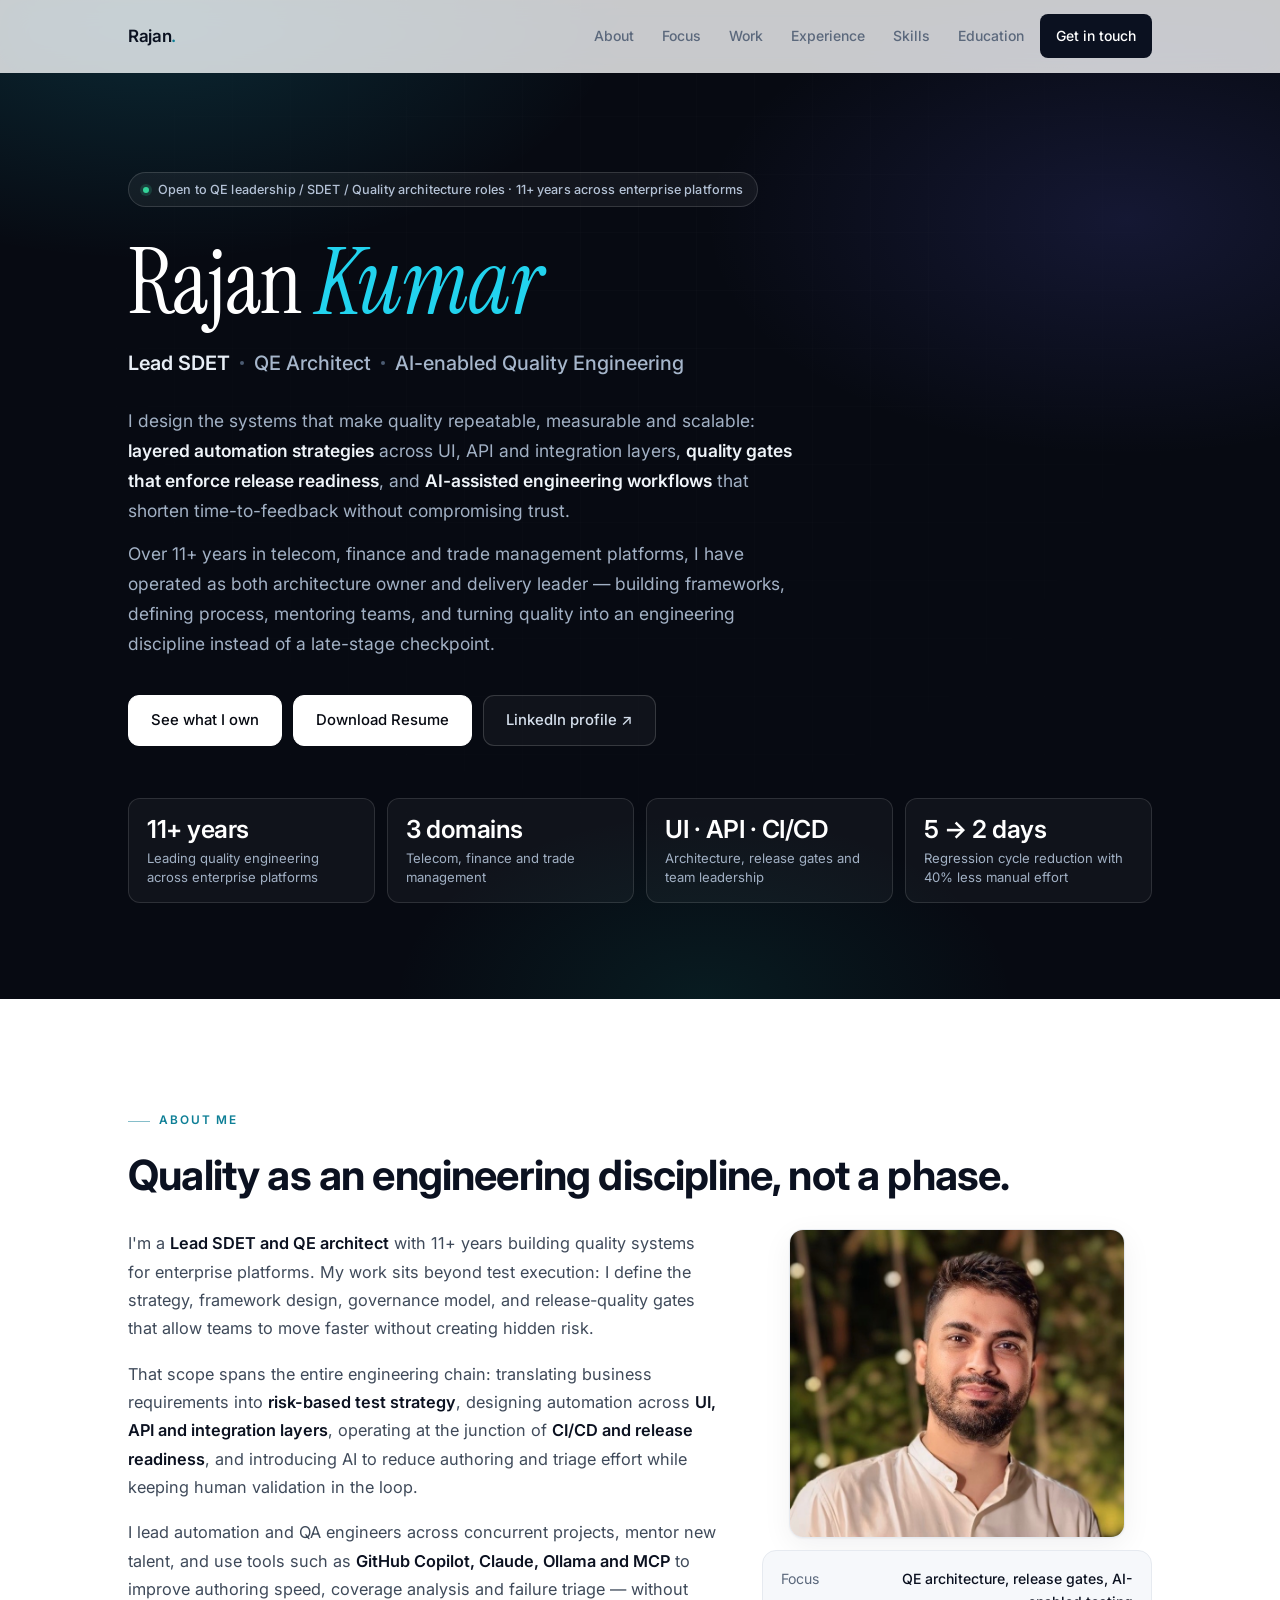
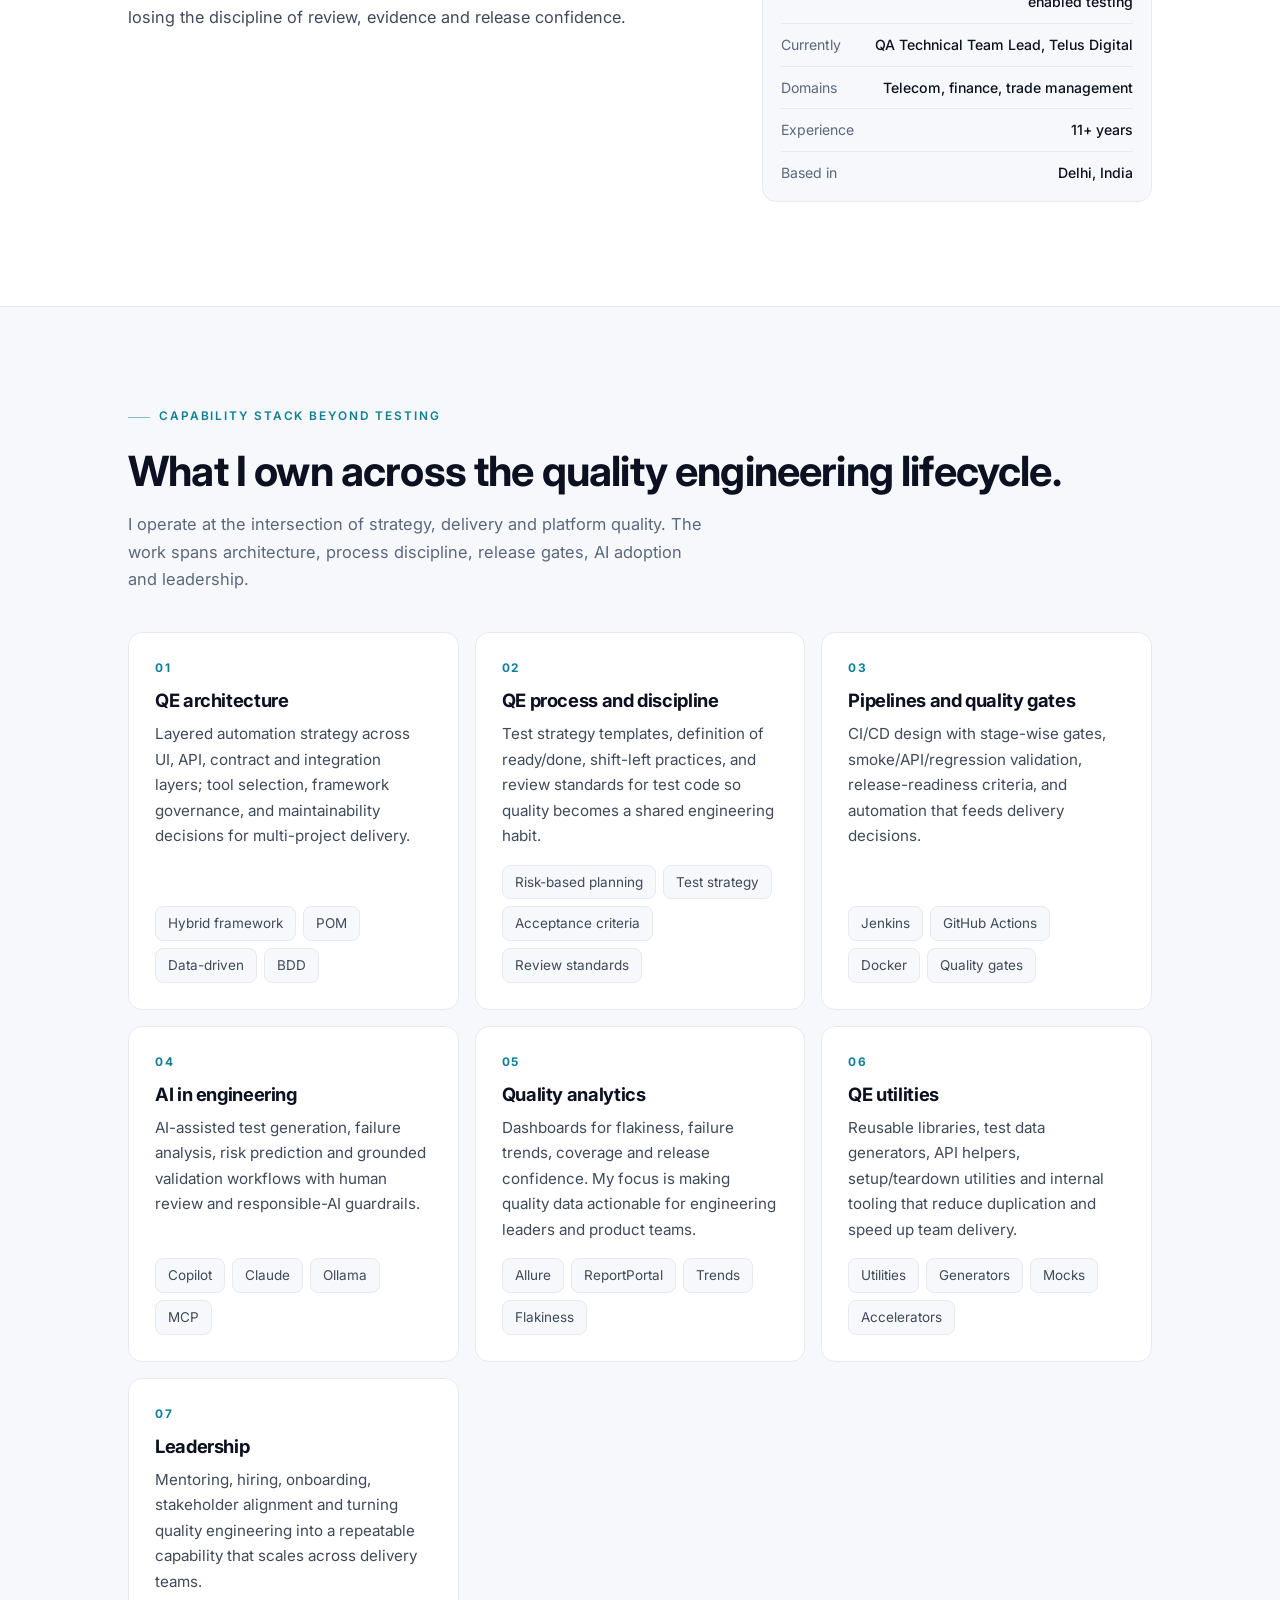
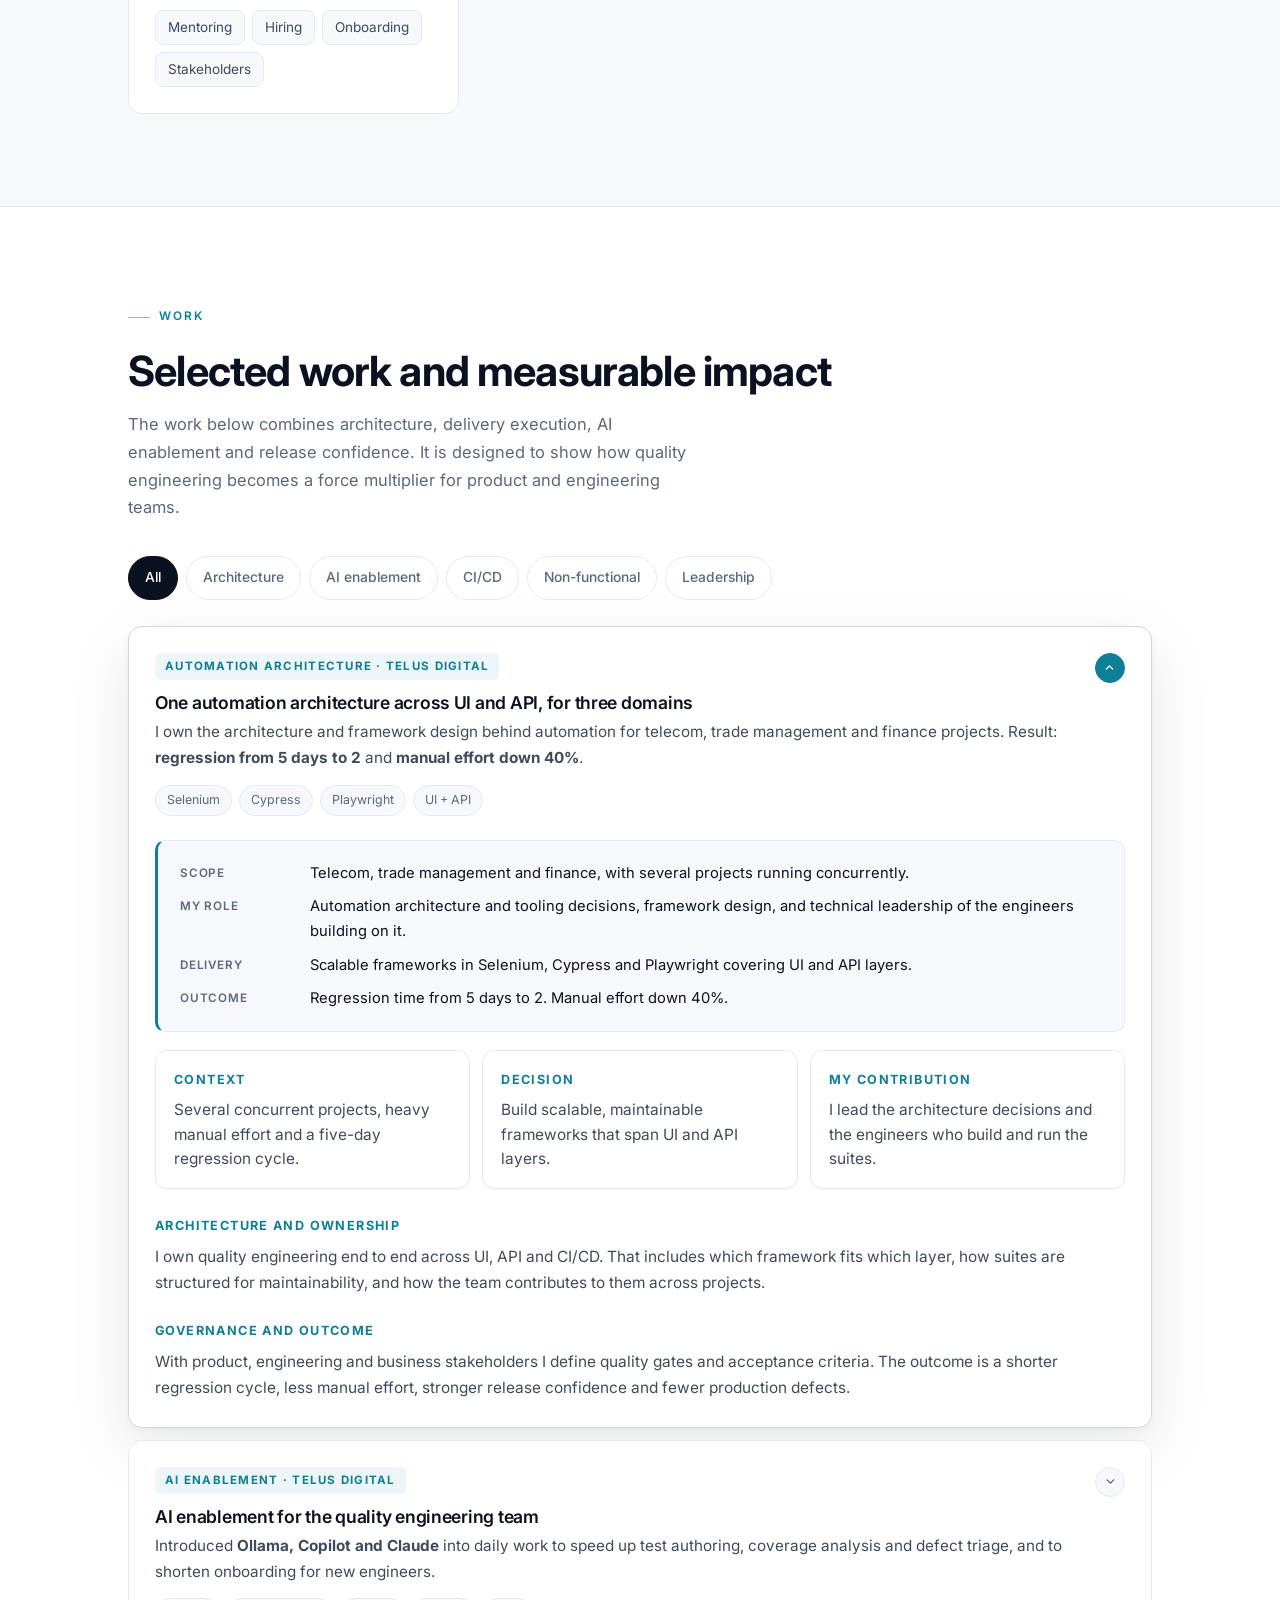
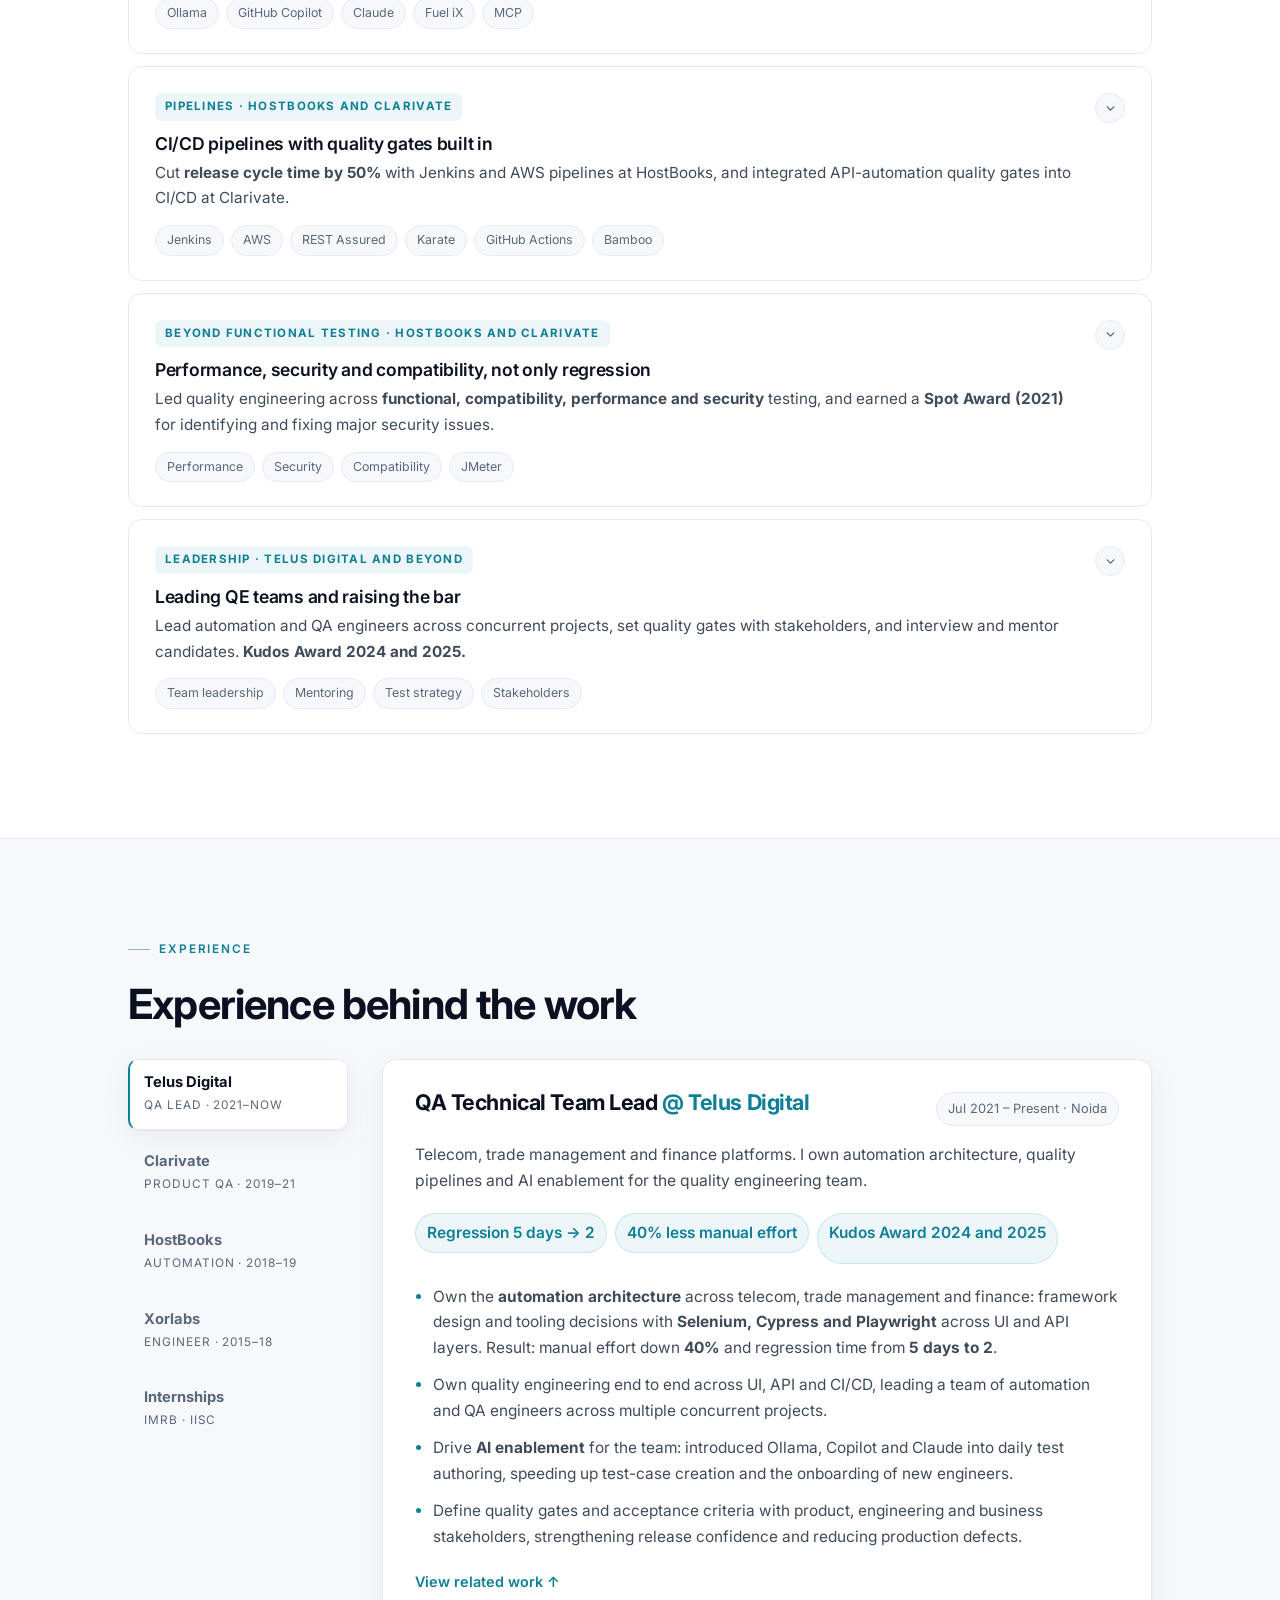
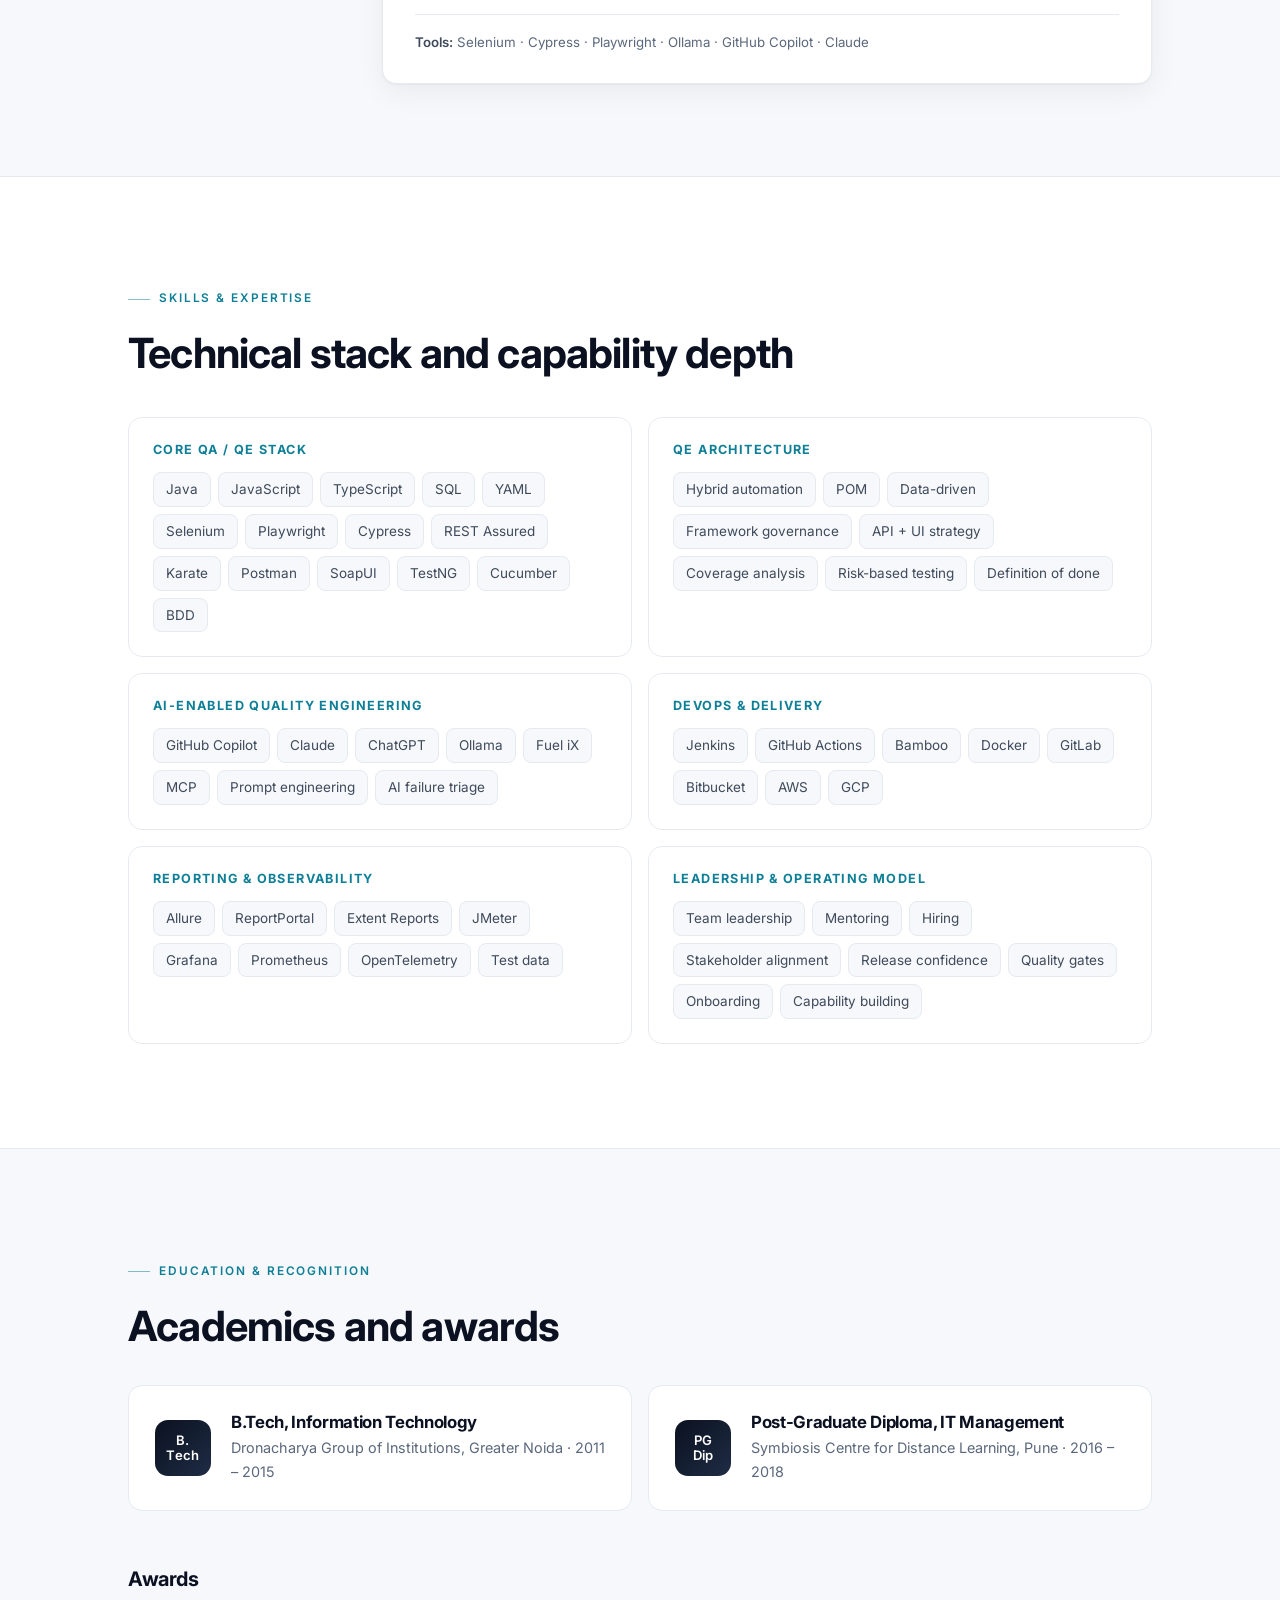
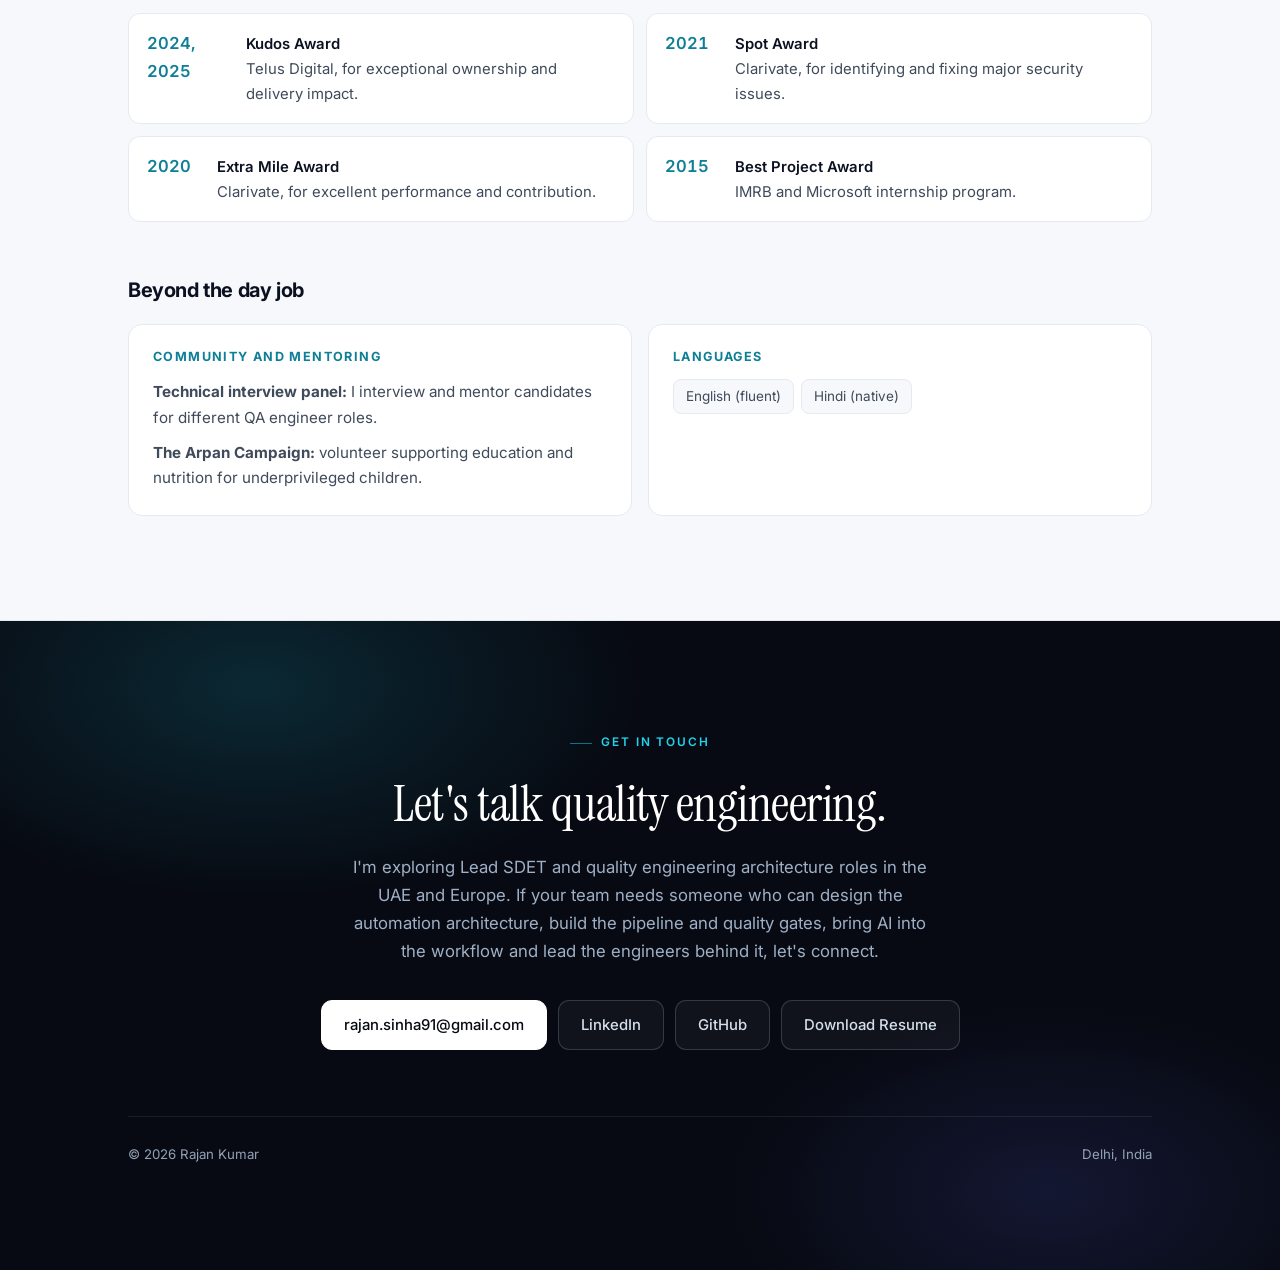
==== commit dd961a7c: "Redesign portfolio around QE architecture and AI-enabled quality engineering" ====
--- a/index.html
+++ b/index.html
@@ -25,325 +25,7 @@
 .exp-tabs,.filters,.burger{display:none!important;}
 .nav-links{display:flex!important;position:static!important;flex-wrap:wrap;}
 </style></noscript>
-<style>
-:root{
-  --ink:#0b1120;
-  --body:#3f4a5a;
-  --muted:#5b687c;
-  --line:#e6eaf0;
-  --soft:#f6f8fb;
-  --bg:#ffffff;
-  --accent:#0e7f96;
-  --accent-2:#22d3ee;
-  --dark:#070a12;
-  --max:1080px;
-  --narrow:760px;
-  --r:14px;
-  --shadow:0 1px 2px rgba(11,17,32,.04), 0 8px 30px rgba(11,17,32,.06);
-  --shadow-lg:0 2px 4px rgba(11,17,32,.04), 0 20px 60px rgba(11,17,32,.10);
-}
-*{box-sizing:border-box;}
-html{scroll-behavior:smooth;scroll-padding-top:80px;}
-body{
-  margin:0;background:var(--bg);color:var(--body);
-  font-family:Inter,-apple-system,BlinkMacSystemFont,"Segoe UI",Roboto,sans-serif;
-  font-size:16.5px;line-height:1.68;-webkit-font-smoothing:antialiased;
-  overflow-x:hidden;
-}
-.wrap{max-width:var(--max);margin:0 auto;padding:0 28px;}
-a{color:var(--accent);text-decoration:none;}
-a:focus-visible,button:focus-visible,[tabindex="0"]:focus-visible{outline:3px solid var(--accent);outline-offset:3px;}
-h1,h2,h3,h4{color:var(--ink);margin:0;line-height:1.2;letter-spacing:-.02em;}
-p{margin:0 0 1.05rem;}
-.serif{font-family:"Instrument Serif",Georgia,"Times New Roman",serif;font-weight:400;letter-spacing:-.01em;}
-.skip{position:absolute;left:12px;top:-64px;background:var(--ink);color:#fff;padding:10px 16px;border-radius:8px;z-index:200;font-weight:600;}
-.skip:focus{top:12px;}
-
-/* ---------- section scaffolding ---------- */
-section{padding:104px 0;position:relative;}
-#experience,#work{padding:92px 0;}
-.eyebrow{
-  display:inline-flex;align-items:center;gap:9px;
-  font-size:.74rem;font-weight:600;text-transform:uppercase;letter-spacing:.16em;
-  color:var(--accent);margin-bottom:20px;
-}
-.eyebrow::before{content:"";width:22px;height:1px;background:var(--accent);opacity:.5;}
-.s-title{font-size:clamp(1.85rem,3.6vw,2.6rem);margin-bottom:14px;}
-.s-sub{color:var(--muted);max-width:58ch;font-size:1.03rem;margin-bottom:0;}
-
-/* ---------- nav ---------- */
-nav{
-  position:fixed;top:0;left:0;right:0;z-index:100;
-  backdrop-filter:saturate(180%) blur(14px);-webkit-backdrop-filter:saturate(180%) blur(14px);
-  background:rgba(255,255,255,.78);border-bottom:1px solid transparent;
-  transition:background .3s ease,border-color .3s ease,box-shadow .3s ease;
-}
-nav.scrolled{border-bottom-color:var(--line);box-shadow:0 1px 20px rgba(11,17,32,.05);}
-.nav-in{max-width:var(--max);margin:0 auto;padding:14px 28px;display:flex;align-items:center;justify-content:space-between;gap:20px;}
-.brand{font-size:1.06rem;color:var(--ink);font-weight:600;letter-spacing:-.02em;white-space:nowrap;}
-.brand span{color:var(--accent);}
-.nav-links{display:flex;gap:4px;align-items:center;}
-.nav-links a{
-  font-size:.875rem;color:var(--muted);padding:7px 12px;border-radius:8px;
-  font-weight:500;transition:color .18s ease,background .18s ease;
-  display:inline-flex;align-items:center;min-height:44px;
-}
-.nav-links a:hover{color:var(--ink);background:var(--soft);}
-.nav-links a.active{color:var(--accent);background:rgba(14,127,150,.07);}
-.nav-cta{background:var(--ink);color:#fff!important;padding:9px 16px!important;border-radius:9px;font-weight:500;font-size:.875rem;}
-.nav-cta:hover{background:var(--accent)!important;}
-.burger{display:none;background:none;border:1px solid var(--line);border-radius:9px;padding:8px 10px;cursor:pointer;width:44px;height:44px;}
-.burger span{display:block;width:17px;height:1.6px;background:var(--ink);margin:3.5px 0;border-radius:2px;}
-
-/* ---------- hero ---------- */
-.hero{background:var(--dark);color:#c9d3e0;padding:172px 0 96px;overflow:hidden;position:relative;}
-.hero::before{
-  content:"";position:absolute;inset:0;pointer-events:none;
-  background:
-    radial-gradient(760px 420px at 12% 0%,rgba(34,211,238,.16),transparent 62%),
-    radial-gradient(680px 380px at 88% 22%,rgba(99,102,241,.15),transparent 62%),
-    radial-gradient(500px 300px at 55% 100%,rgba(20,184,166,.10),transparent 62%);
-}
-.hero::after{
-  content:"";position:absolute;inset:0;opacity:.32;pointer-events:none;
-  background-image:linear-gradient(rgba(255,255,255,.045) 1px,transparent 1px),
-                   linear-gradient(90deg,rgba(255,255,255,.045) 1px,transparent 1px);
-  background-size:58px 58px;
-  mask-image:radial-gradient(circle at 50% 30%,#000 0%,transparent 78%);
-  -webkit-mask-image:radial-gradient(circle at 50% 30%,#000 0%,transparent 78%);
-}
-.hero .wrap{position:relative;z-index:2;}
-.badge{
-  display:inline-flex;align-items:center;gap:9px;
-  border:1px solid rgba(255,255,255,.14);background:rgba(255,255,255,.05);
-  color:#b4c2d6;padding:6px 14px;border-radius:999px;font-size:.79rem;font-weight:500;
-  margin-bottom:30px;letter-spacing:.01em;
-}
-.dot{width:6px;height:6px;border-radius:50%;background:#34d399;box-shadow:0 0 0 3px rgba(52,211,153,.18);flex:none;}
-.hero h1{color:#fff;font-size:clamp(3rem,8vw,5.6rem);line-height:1.02;margin-bottom:18px;}
-.hero h1 em{font-style:italic;color:var(--accent-2);}
-.hero-role{font-size:clamp(1.02rem,2vw,1.24rem);color:#a6b6cb;font-weight:500;margin-bottom:26px;display:flex;flex-wrap:wrap;align-items:center;gap:10px;}
-.hero-role b{color:#e8eef6;font-weight:600;}
-.sep{width:4px;height:4px;border-radius:50%;background:#4b5b72;}
-.hero-lede{font-size:1.09rem;color:#a2b1c5;max-width:62ch;line-height:1.72;}
-.hero-lede strong{color:#f0f5fa;font-weight:600;}
-.hero-cta{display:flex;flex-wrap:wrap;align-items:center;gap:11px;margin-top:36px;}
-.btn{
-  display:inline-flex;align-items:center;gap:8px;padding:12px 22px;border-radius:11px;
-  font-size:.93rem;font-weight:500;border:1px solid var(--line);color:var(--ink);background:#fff;
-  transition:transform .16s ease,box-shadow .16s ease,background .16s ease,border-color .16s ease;cursor:pointer;
-}
-.btn:hover{transform:translateY(-2px);box-shadow:var(--shadow);}
-.btn-light{background:#fff;color:var(--dark);border-color:#fff;}
-.btn-ghost{background:rgba(255,255,255,.04);color:#d5dfec;border-color:rgba(255,255,255,.16);}
-.btn-ghost:hover{background:rgba(255,255,255,.09);border-color:rgba(255,255,255,.3);}
-.stats{list-style:none;margin:52px 0 0;padding:0;display:grid;grid-template-columns:repeat(4,minmax(0,1fr));gap:12px;}
-.stat{border:1px solid rgba(255,255,255,.12);background:rgba(255,255,255,.04);border-radius:12px;padding:16px 18px;}
-.stat b{display:block;font-size:1.55rem;color:#fff;font-weight:600;letter-spacing:-.02em;line-height:1.2;}
-.stat span{display:block;margin-top:4px;font-size:.82rem;color:#a2b1c5;line-height:1.4;}
-
-/* ---------- about ---------- */
-.about-grid{display:grid;grid-template-columns:1.32fr .88fr;gap:42px;align-items:start;margin-top:28px;}
-.about-body{max-width:62ch;}
-.about-body p{font-size:1.02rem;line-height:1.74;}
-.about-body p:last-child{margin-bottom:0;}
-.about-body strong{color:var(--ink);font-weight:600;}
-.about-side{max-width:390px;margin-left:auto;width:100%;}
-.portrait{
-  width:86%;aspect-ratio:1/.92;object-fit:cover;object-position:center 22%;
-  border-radius:var(--r);border:1px solid var(--line);
-  box-shadow:var(--shadow);display:block;margin:0 auto 12px;background:var(--soft);
-}
-.facts{background:var(--soft);border:1px solid var(--line);border-radius:var(--r);padding:16px 18px;}
-.facts dl{margin:0;}
-.fact{display:flex;justify-content:space-between;gap:16px;padding:9px 0;border-bottom:1px solid var(--line);font-size:.88rem;}
-.fact:last-child{border-bottom:none;padding-bottom:0;}
-.fact:first-child{padding-top:0;}
-.fact dt{color:var(--muted);}
-.fact dd{margin:0;color:var(--ink);font-weight:500;text-align:right;max-width:270px;}
-
-/* ---------- accordion (work) ---------- */
-.acc{border:1px solid var(--line);border-radius:var(--r);background:#fff;margin-bottom:12px;overflow:hidden;transition:box-shadow .22s ease,border-color .22s ease;}
-.acc:hover{border-color:#d3dae4;}
-.acc.open{box-shadow:var(--shadow-lg);border-color:#cfd8e3;}
-.acc-head{width:100%;text-align:left;background:none;border:none;cursor:pointer;padding:24px 26px;display:flex;gap:20px;align-items:flex-start;font:inherit;color:inherit;}
-.acc-main{flex:1;min-width:0;}
-.acc-top{display:flex;flex-wrap:wrap;align-items:baseline;gap:8px 12px;margin-bottom:6px;}
-.acc-title{font-size:1.1rem;font-weight:600;color:var(--ink);letter-spacing:-.015em;}
-.acc-sum{font-size:.955rem;color:var(--body);margin:0;}
-.chev{flex:none;width:30px;height:30px;border-radius:50%;background:var(--soft);border:1px solid var(--line);display:grid;place-items:center;transition:transform .28s cubic-bezier(.4,0,.2,1),background .2s;margin-top:2px;}
-.acc.open .chev{transform:rotate(180deg);background:var(--accent);border-color:var(--accent);}
-.chev svg{width:13px;height:13px;stroke:var(--muted);}
-.acc.open .chev svg{stroke:#fff;}
-.acc-body{max-height:0;overflow:hidden;transition:max-height .38s cubic-bezier(.4,0,.2,1);}
-.acc-inner{padding:0 26px 26px;}
-.acc-links{display:flex;flex-wrap:wrap;gap:9px;padding:0 26px 22px;margin-top:-8px;}
-.acc-link{display:inline-flex;align-items:center;gap:7px;font-size:.845rem;font-weight:600;padding:7px 14px;border-radius:9px;border:1px solid var(--line);background:#fff;color:var(--body);min-height:44px;}
-.acc-link:hover{border-color:#cfd8e3;box-shadow:var(--shadow);}
-
-/* ---------- experience tabs ---------- */
-.exp-shell{display:grid;grid-template-columns:220px 1fr;gap:34px;align-items:start;margin-top:30px;}
-.exp-tabs{display:flex;flex-direction:column;gap:8px;position:sticky;top:96px;}
-.exp-tab{
-  width:100%;text-align:left;background:transparent;border:1px solid transparent;border-left:2px solid transparent;
-  border-radius:10px;padding:13px 14px;font:inherit;color:var(--muted);cursor:pointer;min-height:56px;
-  transition:background .18s ease,border-color .18s ease,color .18s ease,box-shadow .18s ease;
-}
-.exp-tab:hover{background:#fff;border-color:var(--line);color:var(--body);}
-.exp-tab.active{background:#fff;border-color:var(--line);border-left-color:var(--accent);color:var(--ink);box-shadow:var(--shadow);}
-.exp-tab b{display:block;font-size:.92rem;line-height:1.35;}
-.exp-tab span{display:block;margin-top:3px;font-size:.74rem;text-transform:uppercase;letter-spacing:.08em;color:var(--muted);}
-.exp-panel{display:none;background:#fff;border:1px solid var(--line);border-radius:var(--r);padding:30px 32px;box-shadow:var(--shadow);}
-.exp-panel.active{display:block;}
-.exp-head{display:flex;justify-content:space-between;gap:18px;align-items:flex-start;margin-bottom:16px;}
-.exp-head h3{font-size:1.35rem;}
-.exp-head h3 span{color:var(--accent);}
-.exp-date-pill{flex:none;font-size:.8rem;color:var(--muted);background:var(--soft);border:1px solid var(--line);border-radius:999px;padding:5px 11px;margin-top:2px;white-space:nowrap;}
-.exp-summary{font-size:.98rem;color:var(--body);max-width:68ch;margin-bottom:18px;}
-.exp-metrics{display:flex;flex-wrap:wrap;gap:8px;margin:0 0 20px;padding:0;list-style:none;}
-.exp-metric{font-size:.8rem;font-weight:600;color:var(--accent);background:rgba(14,127,150,.08);border:1px solid rgba(14,127,150,.14);border-radius:999px;padding:6px 11px;}
-.exp-panel ul.points{margin:0;padding-left:18px;}
-.exp-panel li{margin-bottom:11px;font-size:.965rem;}
-.exp-panel li:last-child{margin-bottom:0;}
-.exp-panel li::marker{color:var(--accent);}
-.exp-panel h4{font-size:1.05rem;margin:22px 0 2px;}
-.exp-panel h4:first-of-type{margin-top:4px;}
-.exp-sub{color:var(--muted);font-size:.88rem;margin-bottom:8px;}
-.exp-link{display:inline-flex;align-items:center;margin-top:20px;font-size:.9rem;font-weight:600;color:var(--accent);}
-.stackline{margin-top:18px;padding-top:16px;border-top:1px solid var(--line);font-size:.83rem;color:var(--muted);}
-.stackline b{color:var(--body);font-weight:600;}
-
-/* ---------- filters ---------- */
-.filters{display:flex;flex-wrap:wrap;gap:8px;margin:34px 0 26px;}
-.chipbtn{border:1px solid var(--line);background:#fff;color:var(--muted);padding:8px 16px;border-radius:999px;font:inherit;font-size:.865rem;font-weight:500;cursor:pointer;transition:.18s ease;min-height:44px;}
-.chipbtn:hover{color:var(--ink);border-color:#cfd8e3;}
-.chipbtn.on{background:var(--ink);color:#fff;border-color:var(--ink);}
-
-/* ---------- work cards ---------- */
-.kicker{display:inline-flex;align-items:center;gap:7px;font-size:.72rem;font-weight:700;text-transform:uppercase;letter-spacing:.11em;color:var(--accent);background:rgba(14,127,150,.08);padding:4px 10px;border-radius:6px;margin-bottom:12px;}
-.tags{display:flex;flex-wrap:wrap;gap:7px;margin-top:14px;}
-.tag{font-size:.775rem;background:var(--soft);border:1px solid var(--line);color:var(--muted);padding:4px 11px;border-radius:999px;}
-.tldr{background:var(--soft);border:1px solid var(--line);border-left:3px solid var(--accent);border-radius:10px;padding:20px 22px;margin-bottom:24px;}
-.tldr dl{margin:0;display:grid;grid-template-columns:112px 1fr;gap:9px 18px;font-size:.92rem;}
-.tldr dt{color:var(--muted);font-weight:600;font-size:.73rem;text-transform:uppercase;letter-spacing:.07em;padding-top:3px;}
-.tldr dd{margin:0;color:var(--ink);}
-.case-snapshot{display:grid;grid-template-columns:repeat(3,1fr);gap:12px;margin:-6px 0 26px;}
-.snapshot-card{background:#fff;border:1px solid var(--line);border-radius:12px;padding:18px 18px 16px;box-shadow:0 1px 2px rgba(11,17,32,.03);}
-.snapshot-card h5{margin:0 0 8px!important;color:var(--accent);font-size:.74rem;text-transform:uppercase;letter-spacing:.1em;}
-.snapshot-card p{font-size:.9rem;line-height:1.58;color:var(--body);margin:0;}
-.cs h5{font-size:.79rem;text-transform:uppercase;letter-spacing:.11em;color:var(--accent);margin:24px 0 8px;font-weight:700;}
-.cs h5:first-child{margin-top:0;}
-.cs p{font-size:.965rem;margin-bottom:0;}
-
-/* ---------- focus pillars ---------- */
-#focus{padding:92px 0;}
-.pillars{display:grid;grid-template-columns:repeat(3,1fr);gap:16px;margin-top:38px;}
-.pillar{border:1px solid var(--line);border-radius:var(--r);padding:26px;background:#fff;display:flex;flex-direction:column;transition:.2s;}
-.pillar:hover{border-color:#cfd8e3;box-shadow:var(--shadow);}
-.pillar .n{font-size:.74rem;font-weight:700;letter-spacing:.14em;color:var(--accent);}
-.pillar h3{font-size:1.15rem;margin:10px 0 10px;}
-.pillar p{font-size:.95rem;margin:0 0 1rem;}
-.pillar .pills{margin-top:auto;}
-
-/* ---------- skills ---------- */
-.skill-grid{display:grid;grid-template-columns:repeat(2,1fr);gap:16px;margin-top:38px;}
-.skill-card{border:1px solid var(--line);border-radius:var(--r);padding:24px;background:#fff;transition:.2s;}
-.skill-card:hover{border-color:#cfd8e3;box-shadow:var(--shadow);}
-.skill-card h3{font-size:.79rem;text-transform:uppercase;letter-spacing:.11em;color:var(--accent);margin-bottom:15px;font-weight:700;}
-.skill-card p{font-size:.95rem;margin:0 0 .6rem;}
-.skill-card p:last-child{margin-bottom:0;}
-.pills{display:flex;flex-wrap:wrap;gap:7px;margin:0;padding:0;list-style:none;}
-.pill{font-size:.845rem;background:var(--soft);border:1px solid var(--line);color:var(--body);padding:5px 12px;border-radius:8px;}
-
-/* ---------- education and recognition ---------- */
-.edu-grid{display:grid;grid-template-columns:repeat(2,1fr);gap:16px;margin-top:34px;}
-.edu{display:flex;gap:20px;align-items:center;border:1px solid var(--line);border-radius:var(--r);padding:26px 26px;background:#fff;}
-.edu-mark{width:56px;height:56px;border-radius:13px;flex:none;display:grid;place-items:center;background:linear-gradient(135deg,var(--ink),#1e2c44);color:#fff;font-weight:600;font-size:.82rem;letter-spacing:.02em;text-align:center;line-height:1.15;}
-.edu-main h3{font-size:1.05rem;margin-bottom:3px;}
-.edu-meta{color:var(--muted);font-size:.9rem;margin:0;}
-.sub-title{font-size:1.25rem;margin:56px 0 0;}
-.award-grid{list-style:none;margin:22px 0 0;padding:0;display:grid;grid-template-columns:repeat(2,1fr);gap:12px;}
-.award{display:flex;gap:16px;align-items:baseline;border:1px solid var(--line);border-radius:12px;padding:16px 18px;background:#fff;}
-.award .yr{font-weight:600;color:var(--accent);min-width:3.4rem;font-variant-numeric:tabular-nums;}
-.award p{margin:0;font-size:.93rem;}
-.award p b{display:block;color:var(--ink);font-weight:600;}
-
-/* ---------- contact ---------- */
-.contact{background:var(--dark);color:#c9d3e0;position:relative;overflow:hidden;}
-.contact::before{
-  content:"";position:absolute;inset:0;pointer-events:none;
-  background:
-    radial-gradient(620px 340px at 20% 10%,rgba(34,211,238,.15),transparent 62%),
-    radial-gradient(520px 300px at 82% 88%,rgba(99,102,241,.14),transparent 62%);
-}
-.contact .wrap{position:relative;z-index:2;text-align:center;}
-.contact .eyebrow{color:var(--accent-2);}
-.contact .eyebrow::before{background:var(--accent-2);}
-.contact h2{color:#fff;font-size:clamp(2rem,5vw,3.2rem);margin-bottom:18px;}
-.contact p.pitch{color:#9fb0c6;max-width:54ch;margin:0 auto 34px;font-size:1.05rem;}
-.contact-row{display:flex;flex-wrap:wrap;gap:11px;justify-content:center;}
-.foot{border-top:1px solid rgba(255,255,255,.08);margin-top:66px;padding-top:26px;display:flex;justify-content:space-between;gap:16px;flex-wrap:wrap;font-size:.83rem;color:#93a2b6;text-align:left;}
-.foot p{margin:0;}
-
-/* ---------- reveal ---------- */
-.rv{opacity:0;transform:translateY(18px);transition:opacity .62s cubic-bezier(.2,.7,.3,1),transform .62s cubic-bezier(.2,.7,.3,1);}
-.rv.in{opacity:1;transform:none;}
-@media (prefers-reduced-motion:reduce){
-  .rv{opacity:1;transform:none;transition:none;}
-  html{scroll-behavior:auto;}
-  *,*::before,*::after{animation-duration:.01ms!important;animation-iteration-count:1!important;transition-duration:.01ms!important;}
-}
-
-/* ---------- responsive ---------- */
-@media (max-width:900px){
-  .about-grid{grid-template-columns:1fr;gap:32px;}
-  .about-side{margin-left:0;}
-  .exp-shell{grid-template-columns:1fr;gap:22px;}
-  .exp-tabs{position:static;flex-direction:row;overflow-x:auto;padding-bottom:4px;}
-  .exp-tab{min-width:190px;}
-  .exp-head{display:block;}
-  .exp-date-pill{display:inline-flex;margin:10px 0 0;}
-  .case-snapshot{grid-template-columns:1fr;}
-  .skill-grid,.edu-grid,.award-grid,.pillars{grid-template-columns:1fr;}
-  .stats{grid-template-columns:repeat(2,minmax(0,1fr));}
-}
-@media (max-width:760px){
-  section{padding:76px 0;}
-  .hero{padding:132px 0 84px;}
-  .hero-cta{flex-direction:column;align-items:stretch;gap:10px;}
-  .hero-cta .btn{width:100%;justify-content:center;}
-  .nav-links{position:absolute;top:100%;left:0;right:0;background:#fff;border-bottom:1px solid var(--line);flex-direction:column;align-items:stretch;padding:10px;gap:2px;display:none;box-shadow:0 16px 40px rgba(11,17,32,.10);}
-  .nav-links.open{display:flex;}
-  .nav-links a{padding:11px 14px;}
-  .nav-cta{text-align:center;margin-top:4px;justify-content:center;}
-  .burger{display:block;}
-  .exp-tabs{display:grid;grid-template-columns:repeat(2,minmax(0,1fr));overflow:visible;gap:8px;padding-bottom:0;}
-  .exp-tab{min-width:0;}
-  .exp-panel{padding:24px 20px;}
-  .acc-head{padding:20px;gap:14px;}
-  .acc-inner{padding:0 20px 22px;}
-  .acc-links{padding:0 20px 18px;}
-  .tldr dl{grid-template-columns:1fr;gap:2px;}
-  .tldr dt{margin-top:10px;}
-  .tldr dd{margin-bottom:2px;}
-  .edu{padding:20px;}
-}
-
-@media (min-width:901px) and (max-width:1000px){.pillars{grid-template-columns:repeat(2,1fr);}}
-
-@media print{
-  nav,.skip,.filters,.burger,.hero-cta,.contact-row{display:none!important;}
-  .rv{opacity:1!important;transform:none!important;}
-  .acc-body{max-height:none!important;}
-  .exp-panel{display:block!important;box-shadow:none;margin-bottom:12px;break-inside:avoid;}
-  .exp-tabs{display:none;}
-  .exp-shell{display:block;}
-  .hero,.contact{background:#fff;color:#000;}
-  .hero h1,.contact h2,.stat b{color:#000;}
-  .hero-lede,.hero-role,.stat span,.contact p.pitch,.foot{color:#333;}
-  section{padding:32px 0;}
-}
-</style>
+<link rel="stylesheet" href="styles.css">
 <script type="application/ld+json">
 {
   "@context": "https://schema.org",
@@ -387,16 +69,16 @@
 <!-- ================= HERO ================= -->
 <section class="hero" id="top" aria-labelledby="hero-h">
   <div class="wrap">
-    <div class="badge"><span class="dot" aria-hidden="true"></span> Open to AI / SDET / QE architecture Roles · 11+ Years course domain expertise</div>
+    <div class="badge"><span class="dot" aria-hidden="true"></span> Open to QE leadership / SDET / Quality architecture roles · 11+ years across enterprise platforms</div>
     <h1 class="serif" id="hero-h">Rajan <em>Kumar</em></h1>
     <div class="hero-role">
-      <b>Lead SDET</b><span class="sep" aria-hidden="true"></span>Automation Architect<span class="sep" aria-hidden="true"></span>AI-powered Quality Engineering
+      <b>Lead SDET</b><span class="sep" aria-hidden="true"></span>QE Architect<span class="sep" aria-hidden="true"></span>AI-enabled Quality Engineering
     </div>
     <p class="hero-lede">
-      I build the engineering systems that make quality continuous: <strong>automation architecture</strong> across UI and API, <strong>pipelines that enforce quality gates</strong>, and <strong>AI-assisted workflows</strong> that lift a whole team's output. After 11+ years on telecom, finance and trade management platforms, my work sits well beyond regression. I decide how quality is designed, measured and shipped.
+      I design the systems that make quality repeatable, measurable and scalable: <strong>layered automation strategies</strong> across UI, API and integration layers, <strong>quality gates that enforce release readiness</strong>, and <strong>AI-assisted engineering workflows</strong> that shorten time-to-feedback without compromising trust.
     </p>
     <p class="hero-lede" style="margin-top:-.2rem;">
-      At Telus Digital, that architecture took regression from <strong>5 days to 2</strong> and cut manual effort by <strong>40%</strong>.
+      Over 11+ years in telecom, finance and trade management platforms, I have operated as both architecture owner and delivery leader — building frameworks, defining process, mentoring teams, and turning quality into an engineering discipline instead of a late-stage checkpoint.
     </p>
     <div class="hero-cta">
       <a href="#focus" class="btn btn-light">See what I own</a>
@@ -404,10 +86,10 @@
       <a href="https://linkedin.com/in/errajankumar" target="_blank" rel="noopener" class="btn btn-ghost">LinkedIn profile ↗</a>
     </div>
     <ul class="stats" aria-label="Highlights">
-      <li class="stat"><b>11+ years</b><span>Designing test automation and quality engineering for enterprise platforms</span></li>
+      <li class="stat"><b>11+ years</b><span>Leading quality engineering across enterprise platforms</span></li>
       <li class="stat"><b>3 domains</b><span>Telecom, finance and trade management</span></li>
-      <li class="stat"><b>UI · API · CI/CD</b><span>Owned end to end as a team lead</span></li>
-      <li class="stat"><b>5 → 2 days</b><span>Regression cycle at Telus Digital, with 40% less manual effort</span></li>
+      <li class="stat"><b>UI · API · CI/CD</b><span>Architecture, release gates and team leadership</span></li>
+      <li class="stat"><b>5 → 2 days</b><span>Regression cycle reduction with 40% less manual effort</span></li>
     </ul>
   </div>
 </section>
@@ -421,9 +103,9 @@
     </div>
     <div class="about-grid">
       <div class="about-body rv">
-        <p>I'm a Lead SDET with <strong>11+ years in quality engineering</strong>. The work I do today is closer to engineering architecture than to testing: I decide how automation is structured across UI and API layers, how pipelines enforce quality before release, and where AI tooling takes work off the team.</p>
-        <p>That scope covers the whole chain: turning business requirements and acceptance criteria into a <strong>test strategy</strong>; designing frameworks in <strong>Java, JavaScript and TypeScript</strong> with Selenium, Playwright, Cypress, Karate and REST Assured; running <strong>CI/CD on Jenkins, GitHub Actions and Bamboo</strong>; and reporting through Allure, ReportPortal and Extent.</p>
-        <p>I also build the team that runs it. I lead automation and QA engineers across concurrent projects, interview and mentor candidates, and use <strong>Ollama, Copilot and Claude</strong> to speed up test authoring, coverage analysis, defect triage and onboarding.</p>
+        <p>I'm a <strong>Lead SDET and QE architect</strong> with 11+ years building quality systems for enterprise platforms. My work sits beyond test execution: I define the strategy, framework design, governance model, and release-quality gates that allow teams to move faster without creating hidden risk.</p>
+        <p>That scope spans the entire engineering chain: translating business requirements into <strong>risk-based test strategy</strong>, designing automation across <strong>UI, API and integration layers</strong>, operating at the junction of <strong>CI/CD and release readiness</strong>, and introducing AI to reduce authoring and triage effort while keeping human validation in the loop.</p>
+        <p>I lead automation and QA engineers across concurrent projects, mentor new talent, and use tools such as <strong>GitHub Copilot, Claude, Ollama and MCP</strong> to improve authoring speed, coverage analysis and failure triage — without losing the discipline of review, evidence and release confidence.</p>
       </div>
       <div class="rv about-side">
         <!-- Add a photo named rajan.jpg (and optionally rajan.webp) next to this file. If it is missing, the image hides itself. -->
@@ -433,7 +115,7 @@
         </picture>
         <div class="facts">
           <dl>
-            <div class="fact"><dt>Focus</dt><dd>Automation architecture, CI/CD quality gates, AI enablement</dd></div>
+            <div class="fact"><dt>Focus</dt><dd>QE architecture, release gates, AI-enabled testing</dd></div>
             <div class="fact"><dt>Currently</dt><dd>QA Technical Team Lead, Telus Digital</dd></div>
             <div class="fact"><dt>Domains</dt><dd>Telecom, finance, trade management</dd></div>
             <div class="fact"><dt>Experience</dt><dd>11+ years</dd></div>
@@ -449,46 +131,52 @@
 <section id="focus" aria-labelledby="focus-h" style="background:var(--soft);border-top:1px solid var(--line);border-bottom:1px solid var(--line);">
   <div class="wrap">
     <div class="rv">
-      <div class="eyebrow">What I own</div>
-      <h2 class="s-title" id="focus-h">The quality engineering stack, end to end.</h2>
-      <p class="s-sub">Six areas I design, run and lead. Each one connects to the next: architecture feeds the pipeline, the pipeline enforces the gates, and AI and people make the whole system faster.</p>
+      <div class="eyebrow">Capability stack beyond testing</div>
+      <h2 class="s-title" id="focus-h">What I own across the quality engineering lifecycle.</h2>
+      <p class="s-sub">I operate at the intersection of strategy, delivery and platform quality. The work spans architecture, process discipline, release gates, AI adoption and leadership.</p>
     </div>
     <div class="pillars">
       <article class="pillar rv">
         <span class="n">01</span>
-        <h3>Automation architecture</h3>
-        <p>I own the architecture decisions for UI and API automation: tool selection, framework structure and maintainability, so suites stay reliable as products and teams grow.</p>
-        <ul class="pills"><li class="pill">Selenium</li><li class="pill">Playwright</li><li class="pill">Cypress</li><li class="pill">Karate</li><li class="pill">REST Assured</li><li class="pill">TestNG</li></ul>
+        <h3>QE architecture</h3>
+        <p>Layered automation strategy across UI, API, contract and integration layers; tool selection, framework governance, and maintainability decisions for multi-project delivery.</p>
+        <ul class="pills"><li class="pill">Hybrid framework</li><li class="pill">POM</li><li class="pill">Data-driven</li><li class="pill">BDD</li></ul>
       </article>
       <article class="pillar rv">
         <span class="n">02</span>
-        <h3>Pipelines and release quality</h3>
-        <p>I design and maintain CI/CD pipelines and build quality gates into them, so defects are caught before they reach later test cycles. At HostBooks this work cut release cycle time by 50%.</p>
-        <ul class="pills"><li class="pill">Jenkins</li><li class="pill">GitHub Actions</li><li class="pill">Bamboo</li><li class="pill">Docker</li></ul>
+        <h3>QE process and discipline</h3>
+        <p>Test strategy templates, definition of ready/done, shift-left practices, and review standards for test code so quality becomes a shared engineering habit.</p>
+        <ul class="pills"><li class="pill">Risk-based planning</li><li class="pill">Test strategy</li><li class="pill">Acceptance criteria</li><li class="pill">Review standards</li></ul>
       </article>
       <article class="pillar rv">
         <span class="n">03</span>
-        <h3>AI enablement</h3>
-        <p>I introduced Ollama, Copilot and Claude into daily quality engineering work for test authoring, coverage analysis and defect triage, and I work with Fuel iX and MCP. The goal is a team that produces more and onboards faster.</p>
-        <ul class="pills"><li class="pill">Ollama</li><li class="pill">Copilot</li><li class="pill">Claude</li><li class="pill">Fuel iX</li><li class="pill">MCP</li></ul>
+        <h3>Pipelines and quality gates</h3>
+        <p>CI/CD design with stage-wise gates, smoke/API/regression validation, release-readiness criteria, and automation that feeds delivery decisions.</p>
+        <ul class="pills"><li class="pill">Jenkins</li><li class="pill">GitHub Actions</li><li class="pill">Docker</li><li class="pill">Quality gates</li></ul>
       </article>
       <article class="pillar rv">
         <span class="n">04</span>
-        <h3>Quality strategy and governance</h3>
-        <p>I work with product, engineering and business stakeholders to define acceptance criteria and quality gates, and to turn requirements into a test strategy that stays maintainable. Release confidence comes from agreed criteria.</p>
-        <ul class="pills"><li class="pill">Test strategy</li><li class="pill">Acceptance criteria</li><li class="pill">Quality gates</li></ul>
+        <h3>AI in engineering</h3>
+        <p>AI-assisted test generation, failure analysis, risk prediction and grounded validation workflows with human review and responsible-AI guardrails.</p>
+        <ul class="pills"><li class="pill">Copilot</li><li class="pill">Claude</li><li class="pill">Ollama</li><li class="pill">MCP</li></ul>
       </article>
       <article class="pillar rv">
         <span class="n">05</span>
-        <h3>Beyond functional testing</h3>
-        <p>I have led quality engineering across functional, compatibility, performance and security testing, and received a Spot Award at Clarivate for identifying and fixing major security issues.</p>
-        <ul class="pills"><li class="pill">Performance</li><li class="pill">Security</li><li class="pill">Compatibility</li><li class="pill">JMeter</li></ul>
+        <h3>Quality analytics</h3>
+        <p>Dashboards for flakiness, failure trends, coverage and release confidence. My focus is making quality data actionable for engineering leaders and product teams.</p>
+        <ul class="pills"><li class="pill">Allure</li><li class="pill">ReportPortal</li><li class="pill">Trends</li><li class="pill">Flakiness</li></ul>
       </article>
       <article class="pillar rv">
         <span class="n">06</span>
-        <h3>Team and capability building</h3>
-        <p>I lead automation and QA engineers across concurrent projects, mentor candidates on technical interview panels, and use AI-assisted practices to bring new engineers up to speed sooner.</p>
-        <ul class="pills"><li class="pill">Team leadership</li><li class="pill">Mentoring</li><li class="pill">Interview panels</li></ul>
+        <h3>QE utilities</h3>
+        <p>Reusable libraries, test data generators, API helpers, setup/teardown utilities and internal tooling that reduce duplication and speed up team delivery.</p>
+        <ul class="pills"><li class="pill">Utilities</li><li class="pill">Generators</li><li class="pill">Mocks</li><li class="pill">Accelerators</li></ul>
+      </article>
+      <article class="pillar rv" style="grid-column: span 1;">
+        <span class="n">07</span>
+        <h3>Leadership</h3>
+        <p>Mentoring, hiring, onboarding, stakeholder alignment and turning quality engineering into a repeatable capability that scales across delivery teams.</p>
+        <ul class="pills"><li class="pill">Mentoring</li><li class="pill">Hiring</li><li class="pill">Onboarding</li><li class="pill">Stakeholders</li></ul>
       </article>
     </div>
   </div>
@@ -499,8 +187,8 @@
   <div class="wrap">
     <div class="rv">
       <div class="eyebrow">Work</div>
-      <h2 class="s-title" id="work-h">Selected work and results</h2>
-      <p class="s-sub">Start with the automation architecture at Telus Digital. The other cards cover AI enablement, pipelines and quality gates, non-functional quality and team leadership.</p>
+      <h2 class="s-title" id="work-h">Selected work and measurable impact</h2>
+      <p class="s-sub">The work below combines architecture, delivery execution, AI enablement and release confidence. It is designed to show how quality engineering becomes a force multiplier for product and engineering teams.</p>
     </div>
 
     <div class="filters rv" role="group" aria-label="Filter work">
@@ -736,50 +424,55 @@
   <div class="wrap">
     <div class="rv">
       <div class="eyebrow">Skills &amp; expertise</div>
-      <h2 class="s-title" id="skills-h">What I work with</h2>
+      <h2 class="s-title" id="skills-h">Technical stack and capability depth</h2>
     </div>
     <div class="skill-grid">
       <div class="skill-card rv">
-        <h3>Automation &amp; testing</h3>
-        <ul class="pills">
-          <li class="pill">Selenium</li><li class="pill">Playwright</li><li class="pill">Cypress</li>
-          <li class="pill">Cucumber / BDD</li><li class="pill">Karate</li><li class="pill">REST Assured</li><li class="pill">TestNG</li>
-        </ul>
-      </div>
-      <div class="skill-card rv">
-        <h3>Languages</h3>
+        <h3>Core QA / QE stack</h3>
         <ul class="pills">
           <li class="pill">Java</li><li class="pill">JavaScript</li><li class="pill">TypeScript</li><li class="pill">SQL</li>
-          <li class="pill">HTML / CSS</li><li class="pill">YAML</li><li class="pill">Batch scripting</li>
-        </ul>
-      </div>
-      <div class="skill-card rv">
-        <h3>AI-assisted testing</h3>
-        <ul class="pills">
-          <li class="pill">Ollama</li><li class="pill">GitHub Copilot</li><li class="pill">ChatGPT</li>
-          <li class="pill">Claude</li><li class="pill">Fuel iX</li><li class="pill">Model Context Protocol (MCP)</li>
-        </ul>
-      </div>
-      <div class="skill-card rv">
-        <h3>DevOps &amp; cloud</h3>
+          <li class="pill">YAML</li><li class="pill">Selenium</li><li class="pill">Playwright</li><li class="pill">Cypress</li>
+          <li class="pill">REST Assured</li><li class="pill">Karate</li><li class="pill">Postman</li><li class="pill">SoapUI</li>
+          <li class="pill">TestNG</li><li class="pill">Cucumber</li><li class="pill">BDD</li>
+        </ul>
+      </div>
+      <div class="skill-card rv">
+        <h3>QE architecture</h3>
+        <ul class="pills">
+          <li class="pill">Hybrid automation</li><li class="pill">POM</li><li class="pill">Data-driven</li>
+          <li class="pill">Framework governance</li><li class="pill">API + UI strategy</li><li class="pill">Coverage analysis</li>
+          <li class="pill">Risk-based testing</li><li class="pill">Definition of done</li>
+        </ul>
+      </div>
+      <div class="skill-card rv">
+        <h3>AI-enabled quality engineering</h3>
+        <ul class="pills">
+          <li class="pill">GitHub Copilot</li><li class="pill">Claude</li><li class="pill">ChatGPT</li>
+          <li class="pill">Ollama</li><li class="pill">Fuel iX</li><li class="pill">MCP</li>
+          <li class="pill">Prompt engineering</li><li class="pill">AI failure triage</li>
+        </ul>
+      </div>
+      <div class="skill-card rv">
+        <h3>DevOps &amp; delivery</h3>
         <ul class="pills">
           <li class="pill">Jenkins</li><li class="pill">GitHub Actions</li><li class="pill">Bamboo</li><li class="pill">Docker</li>
-          <li class="pill">GitLab</li><li class="pill">Bitbucket</li><li class="pill">TFS</li><li class="pill">SVN</li><li class="pill">GCP</li>
-        </ul>
-      </div>
-      <div class="skill-card rv">
-        <h3>Reporting &amp; tooling</h3>
-        <ul class="pills">
-          <li class="pill">JIRA</li><li class="pill">TestRail</li><li class="pill">JMeter</li><li class="pill">Postman</li><li class="pill">SoapUI</li>
-          <li class="pill">Extent Reports</li><li class="pill">ReportPortal</li><li class="pill">Allure</li><li class="pill">Maven</li>
-        </ul>
-      </div>
-      <div class="skill-card rv">
-        <h3>Quality engineering</h3>
-        <ul class="pills">
-          <li class="pill">Automation architecture</li><li class="pill">Test strategy</li><li class="pill">Quality gates</li>
-          <li class="pill">Acceptance criteria</li><li class="pill">Coverage analysis</li><li class="pill">Defect triage</li>
-          <li class="pill">Team leadership</li><li class="pill">Stakeholder management</li>
+          <li class="pill">GitLab</li><li class="pill">Bitbucket</li><li class="pill">AWS</li><li class="pill">GCP</li>
+        </ul>
+      </div>
+      <div class="skill-card rv">
+        <h3>Reporting &amp; observability</h3>
+        <ul class="pills">
+          <li class="pill">Allure</li><li class="pill">ReportPortal</li><li class="pill">Extent Reports</li>
+          <li class="pill">JMeter</li><li class="pill">Grafana</li><li class="pill">Prometheus</li>
+          <li class="pill">OpenTelemetry</li><li class="pill">Test data</li>
+        </ul>
+      </div>
+      <div class="skill-card rv">
+        <h3>Leadership &amp; operating model</h3>
+        <ul class="pills">
+          <li class="pill">Team leadership</li><li class="pill">Mentoring</li><li class="pill">Hiring</li>
+          <li class="pill">Stakeholder alignment</li><li class="pill">Release confidence</li><li class="pill">Quality gates</li>
+          <li class="pill">Onboarding</li><li class="pill">Capability building</li>
         </ul>
       </div>
     </div>
@@ -859,127 +552,6 @@
 
 </main>
 
-<script>
-(function(){
-  /* --- accordions --- */
-  document.querySelectorAll('.acc-head').forEach(function(head){
-    head.addEventListener('click', function(){
-      var acc  = head.closest('.acc');
-      var body = acc.querySelector('.acc-body');
-      var open = acc.classList.contains('open');
-      if(open){
-        body.style.maxHeight = '0px';
-        acc.classList.remove('open');
-        head.setAttribute('aria-expanded','false');
-      }else{
-        acc.classList.add('open');
-        head.setAttribute('aria-expanded','true');
-        body.style.maxHeight = body.scrollHeight + 'px';
-      }
-    });
-  });
-  function fitOpen(){
-    document.querySelectorAll('.acc.open .acc-body').forEach(function(b){
-      b.style.maxHeight = b.scrollHeight + 'px';
-    });
-  }
-  fitOpen();
-  window.addEventListener('resize', fitOpen);
-  window.addEventListener('load', fitOpen);
-
-  /* --- experience tabs --- */
-  var expTabs = document.querySelectorAll('.exp-tab');
-  var expPanels = document.querySelectorAll('.exp-panel');
-  function activateExpTab(tab, moveFocus){
-    var target = tab.dataset.exp;
-    expTabs.forEach(function(t){
-      var active = t === tab;
-      t.classList.toggle('active', active);
-      t.setAttribute('aria-selected', active ? 'true' : 'false');
-      t.setAttribute('tabindex', active ? '0' : '-1');
-    });
-    expPanels.forEach(function(panel){
-      var active = panel.dataset.expPanel === target;
-      panel.classList.toggle('active', active);
-      panel.hidden = !active;
-    });
-    if(moveFocus) tab.focus();
-  }
-  expTabs.forEach(function(tab){
-    tab.addEventListener('click', function(){ activateExpTab(tab, false); });
-    tab.addEventListener('keydown', function(e){
-      var keys = ['ArrowRight','ArrowDown','ArrowLeft','ArrowUp','Home','End'];
-      if(keys.indexOf(e.key) === -1) return;
-      e.preventDefault();
-      var tabs = [].slice.call(expTabs);
-      var index = tabs.indexOf(tab);
-      if(e.key === 'Home') index = 0;
-      else if(e.key === 'End') index = tabs.length - 1;
-      else if(e.key === 'ArrowRight' || e.key === 'ArrowDown') index = (index + 1) % tabs.length;
-      else index = (index - 1 + tabs.length) % tabs.length;
-      activateExpTab(tabs[index], true);
-    });
-  });
-
-  /* --- work filters --- */
-  var btns = document.querySelectorAll('.chipbtn');
-  btns.forEach(function(b){
-    b.addEventListener('click', function(){
-      btns.forEach(function(x){ x.classList.remove('on'); x.setAttribute('aria-pressed','false'); });
-      b.classList.add('on');
-      b.setAttribute('aria-pressed','true');
-      var f = b.dataset.f;
-      document.querySelectorAll('#work .acc').forEach(function(card){
-        card.hidden = !(f === 'all' || card.dataset.type === f);
-      });
-    });
-  });
-
-  /* --- nav state --- */
-  var nav = document.getElementById('nav');
-  var links = document.querySelectorAll('.nav-links a[href^="#"]');
-  var secs = [].slice.call(document.querySelectorAll('main > section[id]'));
-  function onScroll(){
-    nav.classList.toggle('scrolled', window.scrollY > 12);
-    var pos = window.scrollY + 120, cur = '';
-    secs.forEach(function(s){ if(s.offsetTop <= pos) cur = s.id; });
-    links.forEach(function(l){
-      l.classList.toggle('active', l.getAttribute('href') === '#' + cur && !l.classList.contains('nav-cta'));
-    });
-  }
-  window.addEventListener('scroll', onScroll, {passive:true});
-  onScroll();
-
-  /* --- mobile menu --- */
-  var burger = document.getElementById('burger');
-  var navlinks = document.getElementById('navlinks');
-  function setMenu(open){
-    navlinks.classList.toggle('open', open);
-    burger.setAttribute('aria-expanded', open ? 'true' : 'false');
-    burger.setAttribute('aria-label', open ? 'Close menu' : 'Menu');
-  }
-  burger.addEventListener('click', function(){ setMenu(!navlinks.classList.contains('open')); });
-  navlinks.addEventListener('click', function(e){ if(e.target.tagName === 'A') setMenu(false); });
-  document.addEventListener('keydown', function(e){
-    if(e.key === 'Escape' && navlinks.classList.contains('open')){ setMenu(false); burger.focus(); }
-  });
-
-  /* --- reveal on scroll --- */
-  var rv = document.querySelectorAll('.rv');
-  if('IntersectionObserver' in window){
-    var io = new IntersectionObserver(function(entries){
-      entries.forEach(function(en, i){
-        if(en.isIntersecting){
-          setTimeout(function(){ en.target.classList.add('in'); }, Math.min(i*55, 220));
-          io.unobserve(en.target);
-        }
-      });
-    }, {threshold:0.08, rootMargin:'0px 0px -40px 0px'});
-    rv.forEach(function(el){ io.observe(el); });
-  }else{
-    rv.forEach(function(el){ el.classList.add('in'); });
-  }
-})();
-</script>
+<script src="script.js"></script>
 </body>
 </html>
--- a/styles.css
+++ b/styles.css
@@ -0,0 +1,323 @@
+noscript .rv{opacity:1!important;transform:none!important;}
+noscript .acc-body{max-height:none!important;}
+noscript .exp-panel{display:block!important;margin-bottom:16px;}
+noscript .exp-tabs, noscript .filters, noscript .burger{display:none!important;}
+noscript .nav-links{display:flex!important;position:static!important;flex-wrap:wrap;}
+
+:root{
+  --ink:#0b1120;
+  --body:#3f4a5a;
+  --muted:#5b687c;
+  --line:#e6eaf0;
+  --soft:#f6f8fb;
+  --bg:#ffffff;
+  --accent:#0e7f96;
+  --accent-2:#22d3ee;
+  --dark:#070a12;
+  --max:1080px;
+  --narrow:760px;
+  --r:14px;
+  --shadow:0 1px 2px rgba(11,17,32,.04), 0 8px 30px rgba(11,17,32,.06);
+  --shadow-lg:0 2px 4px rgba(11,17,32,.04), 0 20px 60px rgba(11,17,32,.10);
+}
+*{box-sizing:border-box;}
+html{scroll-behavior:smooth;scroll-padding-top:80px;}
+body{
+  margin:0;background:var(--bg);color:var(--body);
+  font-family:Inter,-apple-system,BlinkMacSystemFont,"Segoe UI",Roboto,sans-serif;
+  font-size:16.5px;line-height:1.68;-webkit-font-smoothing:antialiased;
+  overflow-x:hidden;
+}
+.wrap{max-width:var(--max);margin:0 auto;padding:0 28px;}
+a{color:var(--accent);text-decoration:none;}
+a:focus-visible,button:focus-visible,[tabindex="0"]:focus-visible{outline:3px solid var(--accent);outline-offset:3px;}
+h1,h2,h3,h4{color:var(--ink);margin:0;line-height:1.2;letter-spacing:-.02em;}
+p{margin:0 0 1.05rem;}
+.serif{font-family:"Instrument Serif",Georgia,"Times New Roman",serif;font-weight:400;letter-spacing:-.01em;}
+.skip{position:absolute;left:12px;top:-64px;background:var(--ink);color:#fff;padding:10px 16px;border-radius:8px;z-index:200;font-weight:600;}
+.skip:focus{top:12px;}
+
+/* ---------- section scaffolding ---------- */
+section{padding:104px 0;position:relative;}
+#experience,#work{padding:92px 0;}
+.eyebrow{
+  display:inline-flex;align-items:center;gap:9px;
+  font-size:.74rem;font-weight:600;text-transform:uppercase;letter-spacing:.16em;
+  color:var(--accent);margin-bottom:20px;
+}
+.eyebrow::before{content:"";width:22px;height:1px;background:var(--accent);opacity:.5;}
+.s-title{font-size:clamp(1.85rem,3.6vw,2.6rem);margin-bottom:14px;}
+.s-sub{color:var(--muted);max-width:58ch;font-size:1.03rem;margin-bottom:0;}
+
+/* ---------- nav ---------- */
+nav{
+  position:fixed;top:0;left:0;right:0;z-index:100;
+  backdrop-filter:saturate(180%) blur(14px);-webkit-backdrop-filter:saturate(180%) blur(14px);
+  background:rgba(255,255,255,.78);border-bottom:1px solid transparent;
+  transition:background .3s ease,border-color .3s ease,box-shadow .3s ease;
+}
+nav.scrolled{border-bottom-color:var(--line);box-shadow:0 1px 20px rgba(11,17,32,.05);}
+.nav-in{max-width:var(--max);margin:0 auto;padding:14px 28px;display:flex;align-items:center;justify-content:space-between;gap:20px;}
+.brand{font-size:1.06rem;color:var(--ink);font-weight:600;letter-spacing:-.02em;white-space:nowrap;}
+.brand span{color:var(--accent);}
+.nav-links{display:flex;gap:4px;align-items:center;}
+.nav-links a{
+  font-size:.875rem;color:var(--muted);padding:7px 12px;border-radius:8px;
+  font-weight:500;transition:color .18s ease,background .18s ease;
+  display:inline-flex;align-items:center;min-height:44px;
+}
+.nav-links a:hover{color:var(--ink);background:var(--soft);}
+.nav-links a.active{color:var(--accent);background:rgba(14,127,150,.07);}
+.nav-cta{background:var(--ink);color:#fff!important;padding:9px 16px!important;border-radius:9px;font-weight:500;font-size:.875rem;}
+.nav-cta:hover{background:var(--accent)!important;}
+.burger{display:none;background:none;border:1px solid var(--line);border-radius:9px;padding:8px 10px;cursor:pointer;width:44px;height:44px;}
+.burger span{display:block;width:17px;height:1.6px;background:var(--ink);margin:3.5px 0;border-radius:2px;}
+
+/* ---------- hero ---------- */
+.hero{background:var(--dark);color:#c9d3e0;padding:172px 0 96px;overflow:hidden;position:relative;}
+.hero::before{
+  content:"";position:absolute;inset:0;pointer-events:none;
+  background:
+    radial-gradient(760px 420px at 12% 0%,rgba(34,211,238,.16),transparent 62%),
+    radial-gradient(680px 380px at 88% 22%,rgba(99,102,241,.15),transparent 62%),
+    radial-gradient(500px 300px at 55% 100%,rgba(20,184,166,.10),transparent 62%);
+}
+.hero::after{
+  content:"";position:absolute;inset:0;opacity:.32;pointer-events:none;
+  background-image:linear-gradient(rgba(255,255,255,.045) 1px,transparent 1px),
+                   linear-gradient(90deg,rgba(255,255,255,.045) 1px,transparent 1px);
+  background-size:58px 58px;
+  mask-image:radial-gradient(circle at 50% 30%,#000 0%,transparent 78%);
+  -webkit-mask-image:radial-gradient(circle at 50% 30%,#000 0%,transparent 78%);
+}
+.hero .wrap{position:relative;z-index:2;}
+.badge{
+  display:inline-flex;align-items:center;gap:9px;
+  border:1px solid rgba(255,255,255,.14);background:rgba(255,255,255,.05);
+  color:#b4c2d6;padding:6px 14px;border-radius:999px;font-size:.79rem;font-weight:500;
+  margin-bottom:30px;letter-spacing:.01em;
+}
+.dot{width:6px;height:6px;border-radius:50%;background:#34d399;box-shadow:0 0 0 3px rgba(52,211,153,.18);flex:none;}
+.hero h1{color:#fff;font-size:clamp(3rem,8vw,5.6rem);line-height:1.02;margin-bottom:18px;}
+.hero h1 em{font-style:italic;color:var(--accent-2);}
+.hero-role{font-size:clamp(1.02rem,2vw,1.24rem);color:#a6b6cb;font-weight:500;margin-bottom:26px;display:flex;flex-wrap:wrap;align-items:center;gap:10px;}
+.hero-role b{color:#e8eef6;font-weight:600;}
+.sep{width:4px;height:4px;border-radius:50%;background:#4b5b72;}
+.hero-lede{font-size:1.09rem;color:#a2b1c5;max-width:62ch;line-height:1.72;}
+.hero-lede strong{color:#f0f5fa;font-weight:600;}
+.hero-cta{display:flex;flex-wrap:wrap;align-items:center;gap:11px;margin-top:36px;}
+.btn{
+  display:inline-flex;align-items:center;gap:8px;padding:12px 22px;border-radius:11px;
+  font-size:.93rem;font-weight:500;border:1px solid var(--line);color:var(--ink);background:#fff;
+  transition:transform .16s ease,box-shadow .16s ease,background .16s ease,border-color .16s ease;cursor:pointer;
+}
+.btn:hover{transform:translateY(-2px);box-shadow:var(--shadow);}
+.btn-light{background:#fff;color:var(--dark);border-color:#fff;}
+.btn-ghost{background:rgba(255,255,255,.04);color:#d5dfec;border-color:rgba(255,255,255,.16);}
+.btn-ghost:hover{background:rgba(255,255,255,.09);border-color:rgba(255,255,255,.3);}
+.stats{list-style:none;margin:52px 0 0;padding:0;display:grid;grid-template-columns:repeat(4,minmax(0,1fr));gap:12px;}
+.stat{border:1px solid rgba(255,255,255,.12);background:rgba(255,255,255,.04);border-radius:12px;padding:16px 18px;}
+.stat b{display:block;font-size:1.55rem;color:#fff;font-weight:600;letter-spacing:-.02em;line-height:1.2;}
+.stat span{display:block;margin-top:4px;font-size:.82rem;color:#a2b1c5;line-height:1.4;}
+
+/* ---------- about ---------- */
+.about-grid{display:grid;grid-template-columns:1.32fr .88fr;gap:42px;align-items:start;margin-top:28px;}
+.about-body{max-width:62ch;}
+.about-body p{font-size:1.02rem;line-height:1.74;}
+.about-body p:last-child{margin-bottom:0;}
+.about-body strong{color:var(--ink);font-weight:600;}
+.about-side{max-width:390px;margin-left:auto;width:100%;}
+.portrait{
+  width:86%;aspect-ratio:1/.92;object-fit:cover;object-position:center 22%;
+  border-radius:var(--r);border:1px solid var(--line);
+  box-shadow:var(--shadow);display:block;margin:0 auto 12px;background:var(--soft);
+}
+.facts{background:var(--soft);border:1px solid var(--line);border-radius:var(--r);padding:16px 18px;}
+.facts dl{margin:0;}
+.fact{display:flex;justify-content:space-between;gap:16px;padding:9px 0;border-bottom:1px solid var(--line);font-size:.88rem;}
+.fact:last-child{border-bottom:none;padding-bottom:0;}
+.fact:first-child{padding-top:0;}
+.fact dt{color:var(--muted);}
+.fact dd{margin:0;color:var(--ink);font-weight:500;text-align:right;max-width:270px;}
+
+/* ---------- accordion (work) ---------- */
+.acc{border:1px solid var(--line);border-radius:var(--r);background:#fff;margin-bottom:12px;overflow:hidden;transition:box-shadow .22s ease,border-color .22s ease;}
+.acc:hover{border-color:#d3dae4;}
+.acc.open{box-shadow:var(--shadow-lg);border-color:#cfd8e3;}
+.acc-head{width:100%;text-align:left;background:none;border:none;cursor:pointer;padding:24px 26px;display:flex;gap:20px;align-items:flex-start;font:inherit;color:inherit;}
+.acc-main{flex:1;min-width:0;}
+.acc-top{display:flex;flex-wrap:wrap;align-items:baseline;gap:8px 12px;margin-bottom:6px;}
+.acc-title{font-size:1.1rem;font-weight:600;color:var(--ink);letter-spacing:-.015em;}
+.acc-sum{font-size:.955rem;color:var(--body);margin:0;}
+.chev{flex:none;width:30px;height:30px;border-radius:50%;background:var(--soft);border:1px solid var(--line);display:grid;place-items:center;transition:transform .28s cubic-bezier(.4,0,.2,1),background .2s;margin-top:2px;}
+.acc.open .chev{transform:rotate(180deg);background:var(--accent);border-color:var(--accent);}
+.chev svg{width:13px;height:13px;stroke:var(--muted);}
+.acc.open .chev svg{stroke:#fff;}
+.acc-body{max-height:0;overflow:hidden;transition:max-height .38s cubic-bezier(.4,0,.2,1);}
+.acc-inner{padding:0 26px 26px;}
+.acc-links{display:flex;flex-wrap:wrap;gap:9px;padding:0 26px 22px;margin-top:-8px;}
+.acc-link{display:inline-flex;align-items:center;gap:7px;font-size:.845rem;font-weight:600;padding:7px 14px;border-radius:9px;border:1px solid var(--line);background:#fff;color:var(--body);min-height:44px;}
+.acc-link:hover{border-color:#cfd8e3;box-shadow:var(--shadow);}
+
+/* ---------- experience tabs ---------- */
+.exp-shell{display:grid;grid-template-columns:220px 1fr;gap:34px;align-items:start;margin-top:30px;}
+.exp-tabs{display:flex;flex-direction:column;gap:8px;position:sticky;top:96px;}
+.exp-tab{
+  width:100%;text-align:left;background:transparent;border:1px solid transparent;border-left:2px solid transparent;
+  border-radius:10px;padding:13px 14px;font:inherit;color:var(--muted);cursor:pointer;min-height:56px;
+  transition:background .18s ease,border-color .18s ease,color .18s ease,box-shadow .18s ease;
+}
+.exp-tab:hover{background:#fff;border-color:var(--line);color:var(--body);}
+.exp-tab.active{background:#fff;border-color:var(--line);border-left-color:var(--accent);color:var(--ink);box-shadow:var(--shadow);}
+.exp-tab b{display:block;font-size:.92rem;line-height:1.35;}
+.exp-tab span{display:block;margin-top:3px;font-size:.74rem;text-transform:uppercase;letter-spacing:.08em;color:var(--muted);}
+.exp-panel{display:none;background:#fff;border:1px solid var(--line);border-radius:var(--r);padding:30px 32px;box-shadow:var(--shadow);}
+.exp-panel.active{display:block;}
+.exp-head{display:flex;justify-content:space-between;gap:18px;align-items:flex-start;margin-bottom:16px;}
+.exp-head h3{font-size:1.35rem;}
+.exp-head h3 span{color:var(--accent);}
+.exp-date-pill{flex:none;font-size:.8rem;color:var(--muted);background:var(--soft);border:1px solid var(--line);border-radius:999px;padding:5px 11px;margin-top:2px;white-space:nowrap;}
+.exp-summary{font-size:.98rem;color:var(--body);max-width:68ch;margin-bottom:18px;}
+.exp-metrics{display:flex;flex-wrap:wrap;gap:8px;margin:0 0 20px;padding:0;list-style:none;}
+.exp-metric{font-size:.8rem;font-weight:600;color:var(--accent);background:rgba(14,127,150,.08);border:1px solid rgba(14,127,150,.14);border-radius:999px;padding:6px 11px;}
+.exp-panel ul.points{margin:0;padding-left:18px;}
+.exp-panel li{margin-bottom:11px;font-size:.965rem;}
+.exp-panel li:last-child{margin-bottom:0;}
+.exp-panel li::marker{color:var(--accent);}
+.exp-panel h4{font-size:1.05rem;margin:22px 0 2px;}
+.exp-panel h4:first-of-type{margin-top:4px;}
+.exp-sub{color:var(--muted);font-size:.88rem;margin-bottom:8px;}
+.exp-link{display:inline-flex;align-items:center;margin-top:20px;font-size:.9rem;font-weight:600;color:var(--accent);}
+.stackline{margin-top:18px;padding-top:16px;border-top:1px solid var(--line);font-size:.83rem;color:var(--muted);}
+.stackline b{color:var(--body);font-weight:600;}
+
+/* ---------- filters ---------- */
+.filters{display:flex;flex-wrap:wrap;gap:8px;margin:34px 0 26px;}
+.chipbtn{border:1px solid var(--line);background:#fff;color:var(--muted);padding:8px 16px;border-radius:999px;font:inherit;font-size:.865rem;font-weight:500;cursor:pointer;transition:.18s ease;min-height:44px;}
+.chipbtn:hover{color:var(--ink);border-color:#cfd8e3;}
+.chipbtn.on{background:var(--ink);color:#fff;border-color:var(--ink);}
+
+/* ---------- work cards ---------- */
+.kicker{display:inline-flex;align-items:center;gap:7px;font-size:.72rem;font-weight:700;text-transform:uppercase;letter-spacing:.11em;color:var(--accent);background:rgba(14,127,150,.08);padding:4px 10px;border-radius:6px;margin-bottom:12px;}
+.tags{display:flex;flex-wrap:wrap;gap:7px;margin-top:14px;}
+.tag{font-size:.775rem;background:var(--soft);border:1px solid var(--line);color:var(--muted);padding:4px 11px;border-radius:999px;}
+.tldr{background:var(--soft);border:1px solid var(--line);border-left:3px solid var(--accent);border-radius:10px;padding:20px 22px;margin-bottom:24px;}
+.tldr dl{margin:0;display:grid;grid-template-columns:112px 1fr;gap:9px 18px;font-size:.92rem;}
+.tldr dt{color:var(--muted);font-weight:600;font-size:.73rem;text-transform:uppercase;letter-spacing:.07em;padding-top:3px;}
+.tldr dd{margin:0;color:var(--ink);}
+.case-snapshot{display:grid;grid-template-columns:repeat(3,1fr);gap:12px;margin:-6px 0 26px;}
+.snapshot-card{background:#fff;border:1px solid var(--line);border-radius:12px;padding:18px 18px 16px;box-shadow:0 1px 2px rgba(11,17,32,.03);}
+.snapshot-card h5{margin:0 0 8px!important;color:var(--accent);font-size:.74rem;text-transform:uppercase;letter-spacing:.1em;}
+.snapshot-card p{font-size:.9rem;line-height:1.58;color:var(--body);margin:0;}
+.cs h5{font-size:.79rem;text-transform:uppercase;letter-spacing:.11em;color:var(--accent);margin:24px 0 8px;font-weight:700;}
+.cs h5:first-child{margin-top:0;}
+.cs p{font-size:.965rem;margin-bottom:0;}
+
+/* ---------- focus pillars ---------- */
+#focus{padding:92px 0;}
+.pillars{display:grid;grid-template-columns:repeat(3,1fr);gap:16px;margin-top:38px;}
+.pillar{border:1px solid var(--line);border-radius:var(--r);padding:26px;background:#fff;display:flex;flex-direction:column;transition:.2s;}
+.pillar:hover{border-color:#cfd8e3;box-shadow:var(--shadow);}
+.pillar .n{font-size:.74rem;font-weight:700;letter-spacing:.14em;color:var(--accent);}
+.pillar h3{font-size:1.15rem;margin:10px 0 10px;}
+.pillar p{font-size:.95rem;margin:0 0 1rem;}
+.pillar .pills{margin-top:auto;}
+
+/* ---------- skills ---------- */
+.skill-grid{display:grid;grid-template-columns:repeat(2,1fr);gap:16px;margin-top:38px;}
+.skill-card{border:1px solid var(--line);border-radius:var(--r);padding:24px;background:#fff;transition:.2s;}
+.skill-card:hover{border-color:#cfd8e3;box-shadow:var(--shadow);}
+.skill-card h3{font-size:.79rem;text-transform:uppercase;letter-spacing:.11em;color:var(--accent);margin-bottom:15px;font-weight:700;}
+.skill-card p{font-size:.95rem;margin:0 0 .6rem;}
+.skill-card p:last-child{margin-bottom:0;}
+.pills{display:flex;flex-wrap:wrap;gap:7px;margin:0;padding:0;list-style:none;}
+.pill{font-size:.845rem;background:var(--soft);border:1px solid var(--line);color:var(--body);padding:5px 12px;border-radius:8px;}
+
+/* ---------- education and recognition ---------- */
+.edu-grid{display:grid;grid-template-columns:repeat(2,1fr);gap:16px;margin-top:34px;}
+.edu{display:flex;gap:20px;align-items:center;border:1px solid var(--line);border-radius:var(--r);padding:26px 26px;background:#fff;}
+.edu-mark{width:56px;height:56px;border-radius:13px;flex:none;display:grid;place-items:center;background:linear-gradient(135deg,var(--ink),#1e2c44);color:#fff;font-weight:600;font-size:.82rem;letter-spacing:.02em;text-align:center;line-height:1.15;}
+.edu-main h3{font-size:1.05rem;margin-bottom:3px;}
+.edu-meta{color:var(--muted);font-size:.9rem;margin:0;}
+.sub-title{font-size:1.25rem;margin:56px 0 0;}
+.award-grid{list-style:none;margin:22px 0 0;padding:0;display:grid;grid-template-columns:repeat(2,1fr);gap:12px;}
+.award{display:flex;gap:16px;align-items:baseline;border:1px solid var(--line);border-radius:12px;padding:16px 18px;background:#fff;}
+.award .yr{font-weight:600;color:var(--accent);min-width:3.4rem;font-variant-numeric:tabular-nums;}
+.award p{margin:0;font-size:.93rem;}
+.award p b{display:block;color:var(--ink);font-weight:600;}
+
+/* ---------- contact ---------- */
+.contact{background:var(--dark);color:#c9d3e0;position:relative;overflow:hidden;}
+.contact::before{
+  content:"";position:absolute;inset:0;pointer-events:none;
+  background:
+    radial-gradient(620px 340px at 20% 10%,rgba(34,211,238,.15),transparent 62%),
+    radial-gradient(520px 300px at 82% 88%,rgba(99,102,241,.14),transparent 62%);
+}
+.contact .wrap{position:relative;z-index:2;text-align:center;}
+.contact .eyebrow{color:var(--accent-2);}
+.contact .eyebrow::before{background:var(--accent-2);}
+.contact h2{color:#fff;font-size:clamp(2rem,5vw,3.2rem);margin-bottom:18px;}
+.contact p.pitch{color:#9fb0c6;max-width:54ch;margin:0 auto 34px;font-size:1.05rem;}
+.contact-row{display:flex;flex-wrap:wrap;gap:11px;justify-content:center;}
+.foot{border-top:1px solid rgba(255,255,255,.08);margin-top:66px;padding-top:26px;display:flex;justify-content:space-between;gap:16px;flex-wrap:wrap;font-size:.83rem;color:#93a2b6;text-align:left;}
+.foot p{margin:0;}
+
+/* ---------- reveal ---------- */
+.rv{opacity:0;transform:translateY(18px);transition:opacity .62s cubic-bezier(.2,.7,.3,1),transform .62s cubic-bezier(.2,.7,.3,1);}
+.rv.in{opacity:1;transform:none;}
+@media (prefers-reduced-motion:reduce){
+  .rv{opacity:1;transform:none;transition:none;}
+  html{scroll-behavior:auto;}
+  *,*::before,*::after{animation-duration:.01ms!important;animation-iteration-count:1!important;transition-duration:.01ms!important;}
+}
+
+/* ---------- responsive ---------- */
+@media (max-width:900px){
+  .about-grid{grid-template-columns:1fr;gap:32px;}
+  .about-side{margin-left:0;}
+  .exp-shell{grid-template-columns:1fr;gap:22px;}
+  .exp-tabs{position:static;flex-direction:row;overflow-x:auto;padding-bottom:4px;}
+  .exp-tab{min-width:190px;}
+  .exp-head{display:block;}
+  .exp-date-pill{display:inline-flex;margin:10px 0 0;}
+  .case-snapshot{grid-template-columns:1fr;}
+  .skill-grid,.edu-grid,.award-grid,.pillars{grid-template-columns:1fr;}
+  .stats{grid-template-columns:repeat(2,minmax(0,1fr));}
+}
+@media (max-width:760px){
+  section{padding:76px 0;}
+  .hero{padding:132px 0 84px;}
+  .hero-cta{flex-direction:column;align-items:stretch;gap:10px;}
+  .hero-cta .btn{width:100%;justify-content:center;}
+  .nav-links{position:absolute;top:100%;left:0;right:0;background:#fff;border-bottom:1px solid var(--line);flex-direction:column;align-items:stretch;padding:10px;gap:2px;display:none;box-shadow:0 16px 40px rgba(11,17,32,.10);}
+  .nav-links.open{display:flex;}
+  .nav-links a{padding:11px 14px;}
+  .nav-cta{text-align:center;margin-top:4px;justify-content:center;}
+  .burger{display:block;}
+  .exp-tabs{display:grid;grid-template-columns:repeat(2,minmax(0,1fr));overflow:visible;gap:8px;padding-bottom:0;}
+  .exp-tab{min-width:0;}
+  .exp-panel{padding:24px 20px;}
+  .acc-head{padding:20px;gap:14px;}
+  .acc-inner{padding:0 20px 22px;}
+  .acc-links{padding:0 20px 18px;}
+  .tldr dl{grid-template-columns:1fr;gap:2px;}
+  .tldr dt{margin-top:10px;}
+  .tldr dd{margin-bottom:2px;}
+  .edu{padding:20px;}
+}
+
+@media (min-width:901px) and (max-width:1000px){.pillars{grid-template-columns:repeat(2,1fr);}}
+
+@media print{
+  nav,.skip,.filters,.burger,.hero-cta,.contact-row{display:none!important;}
+  .rv{opacity:1!important;transform:none!important;}
+  .acc-body{max-height:none!important;}
+  .exp-panel{display:block!important;box-shadow:none;margin-bottom:12px;break-inside:avoid;}
+  .exp-tabs{display:none;}
+  .exp-shell{display:block;}
+  .hero,.contact{background:#fff;color:#000;}
+  .hero h1,.contact h2,.stat b{color:#000;}
+  .hero-lede,.hero-role,.stat span,.contact p.pitch,.foot{color:#333;}
+  section{padding:32px 0;}
+}
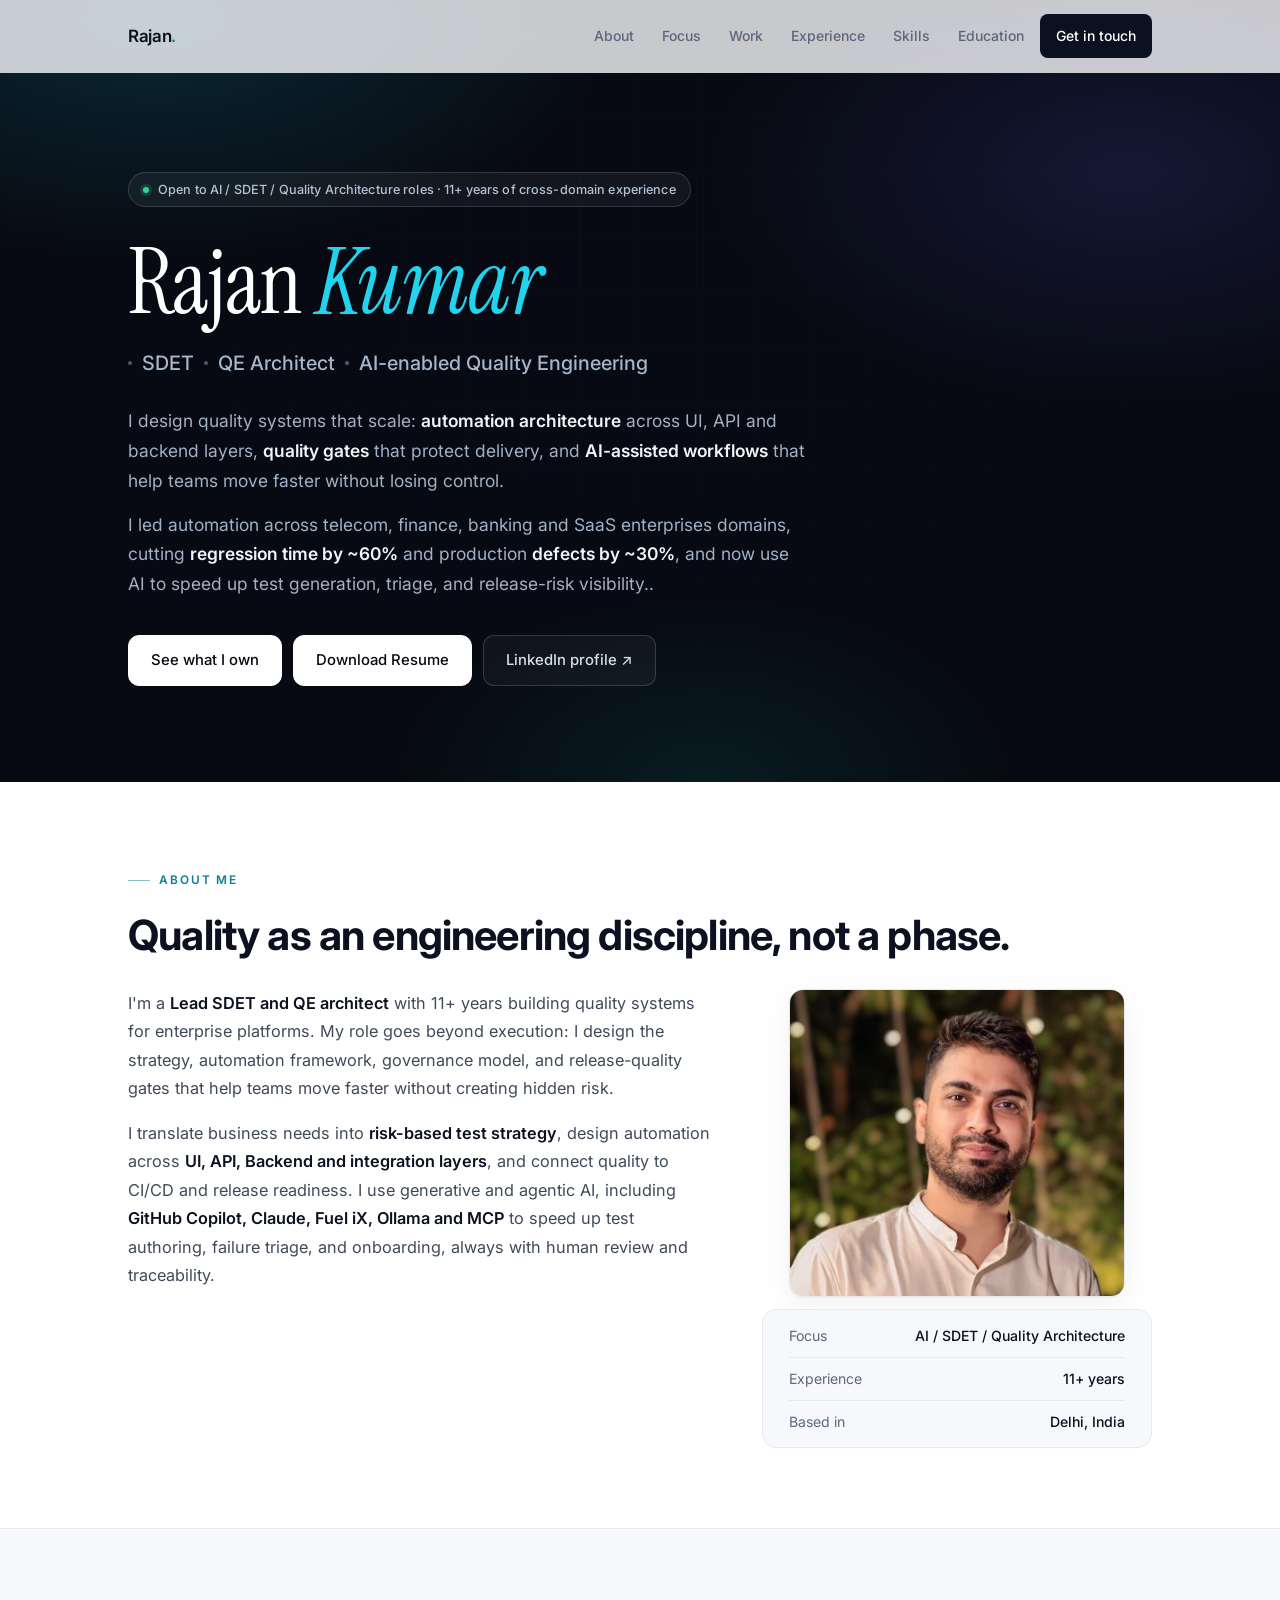
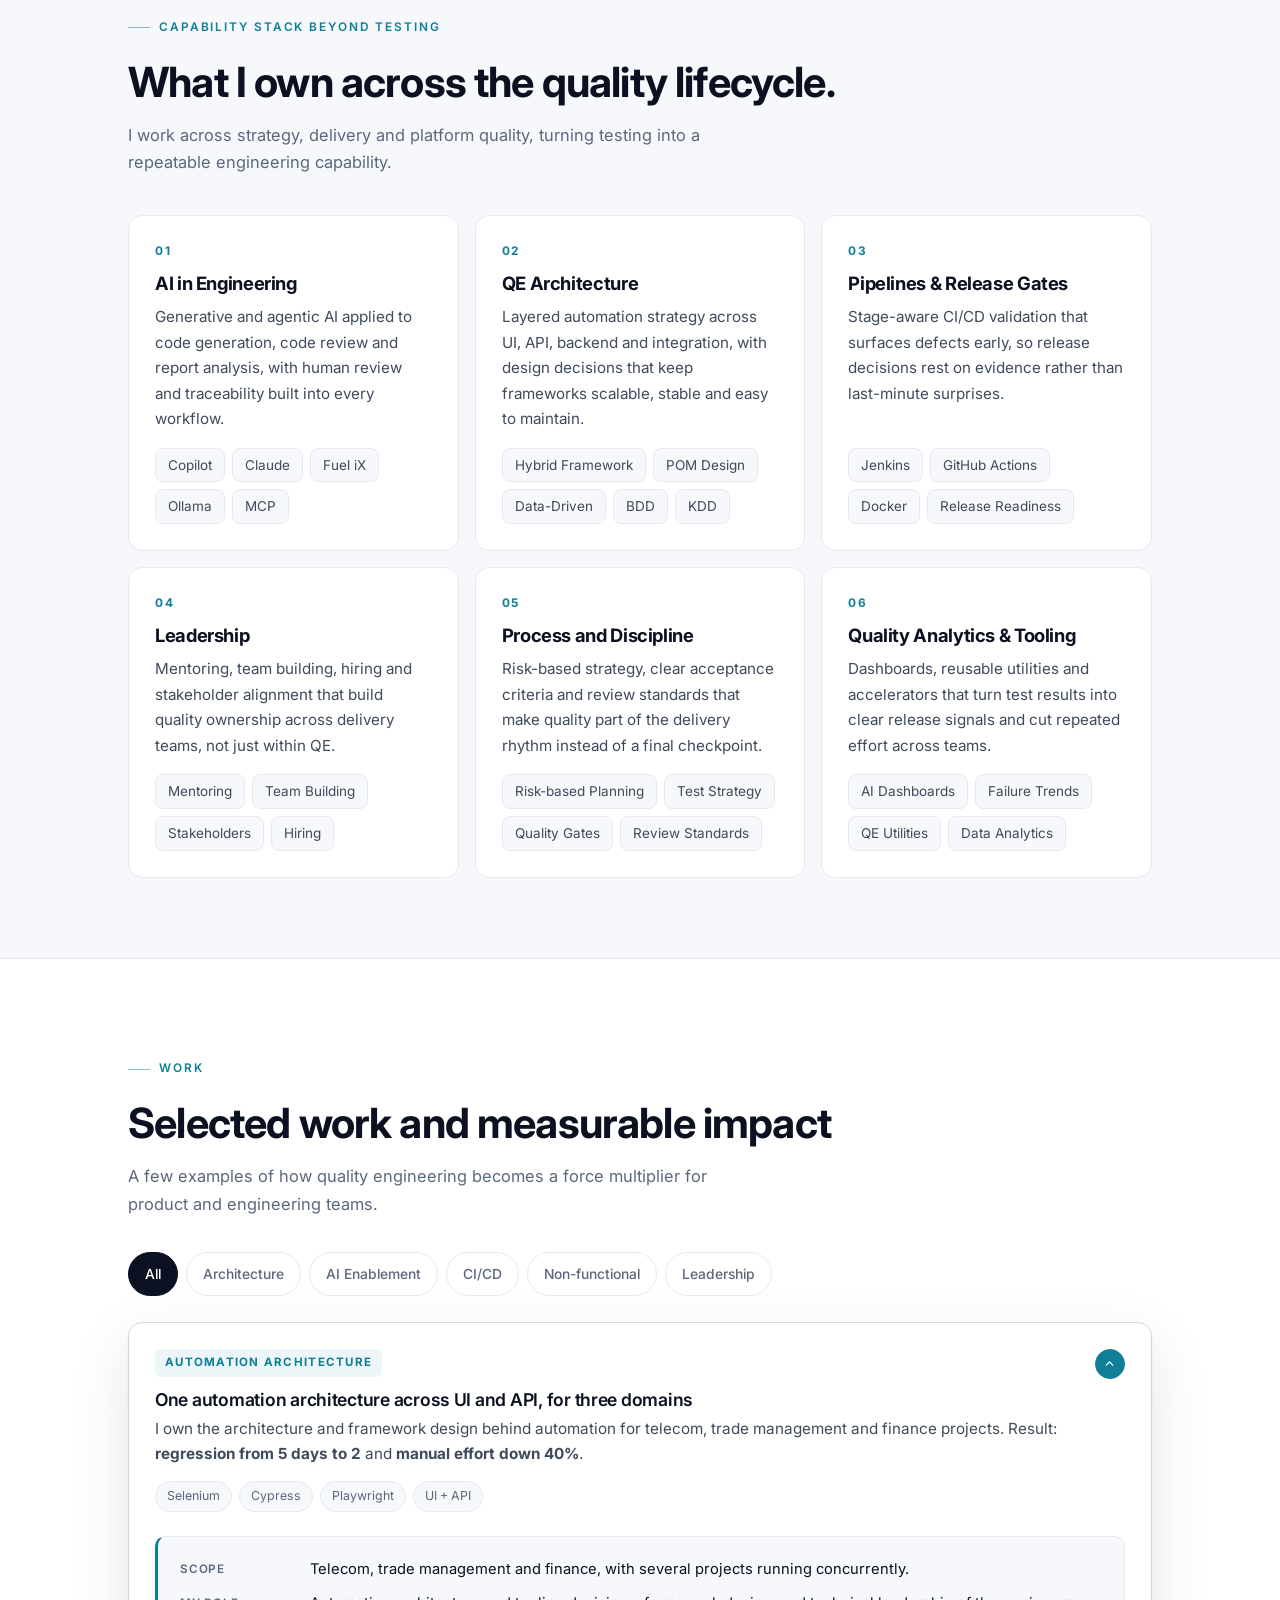
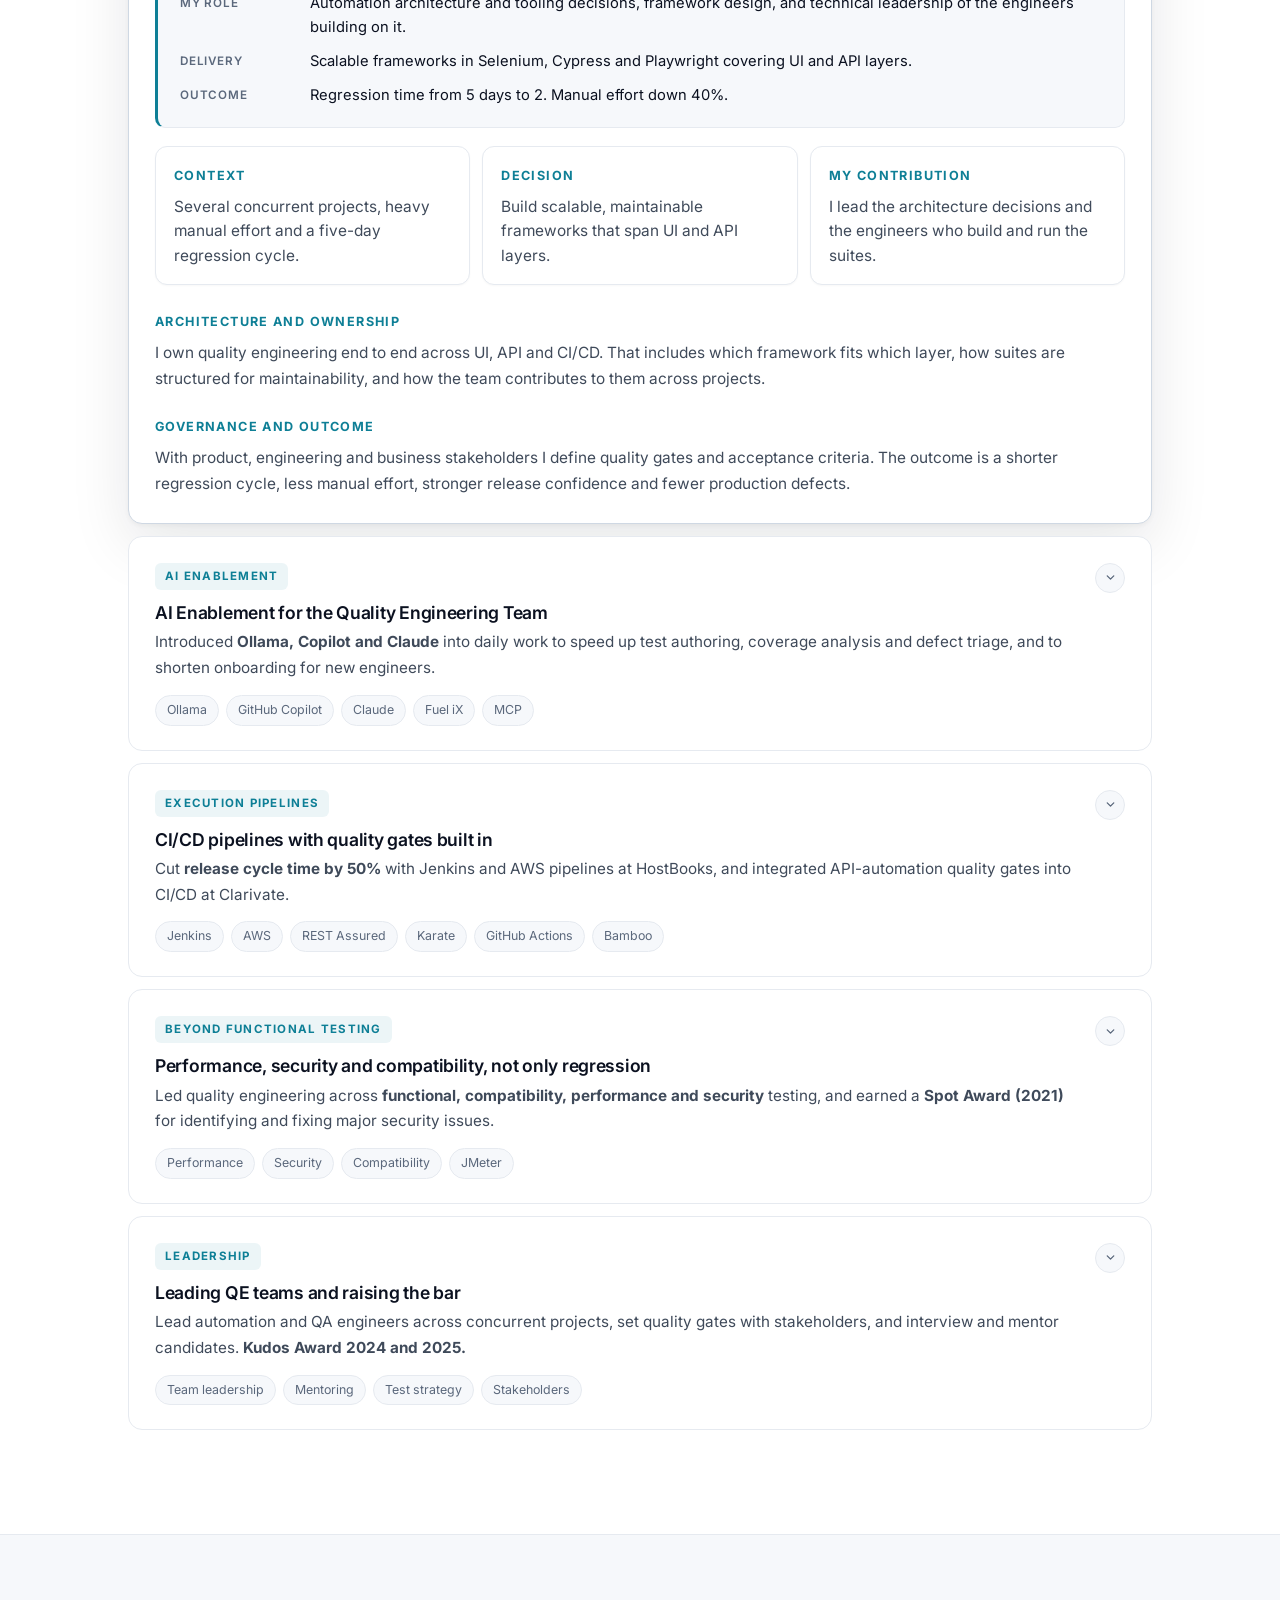
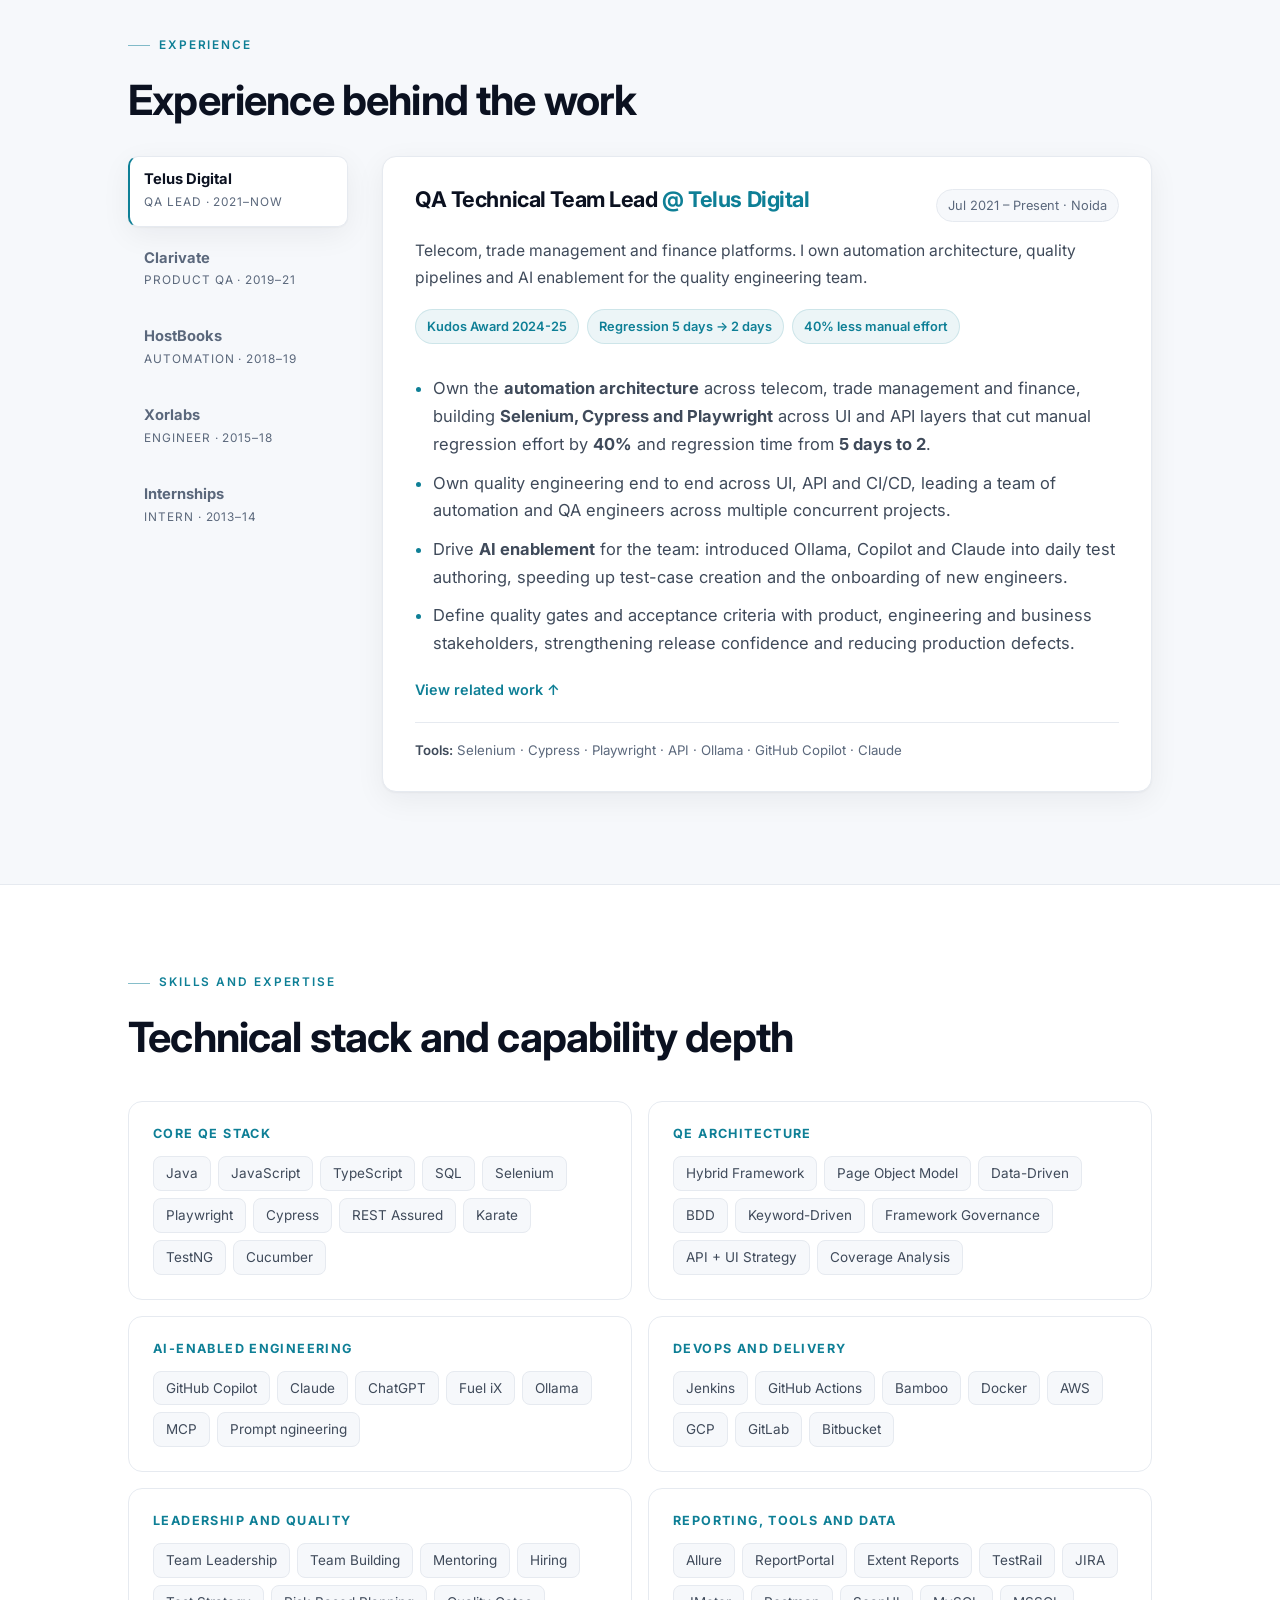
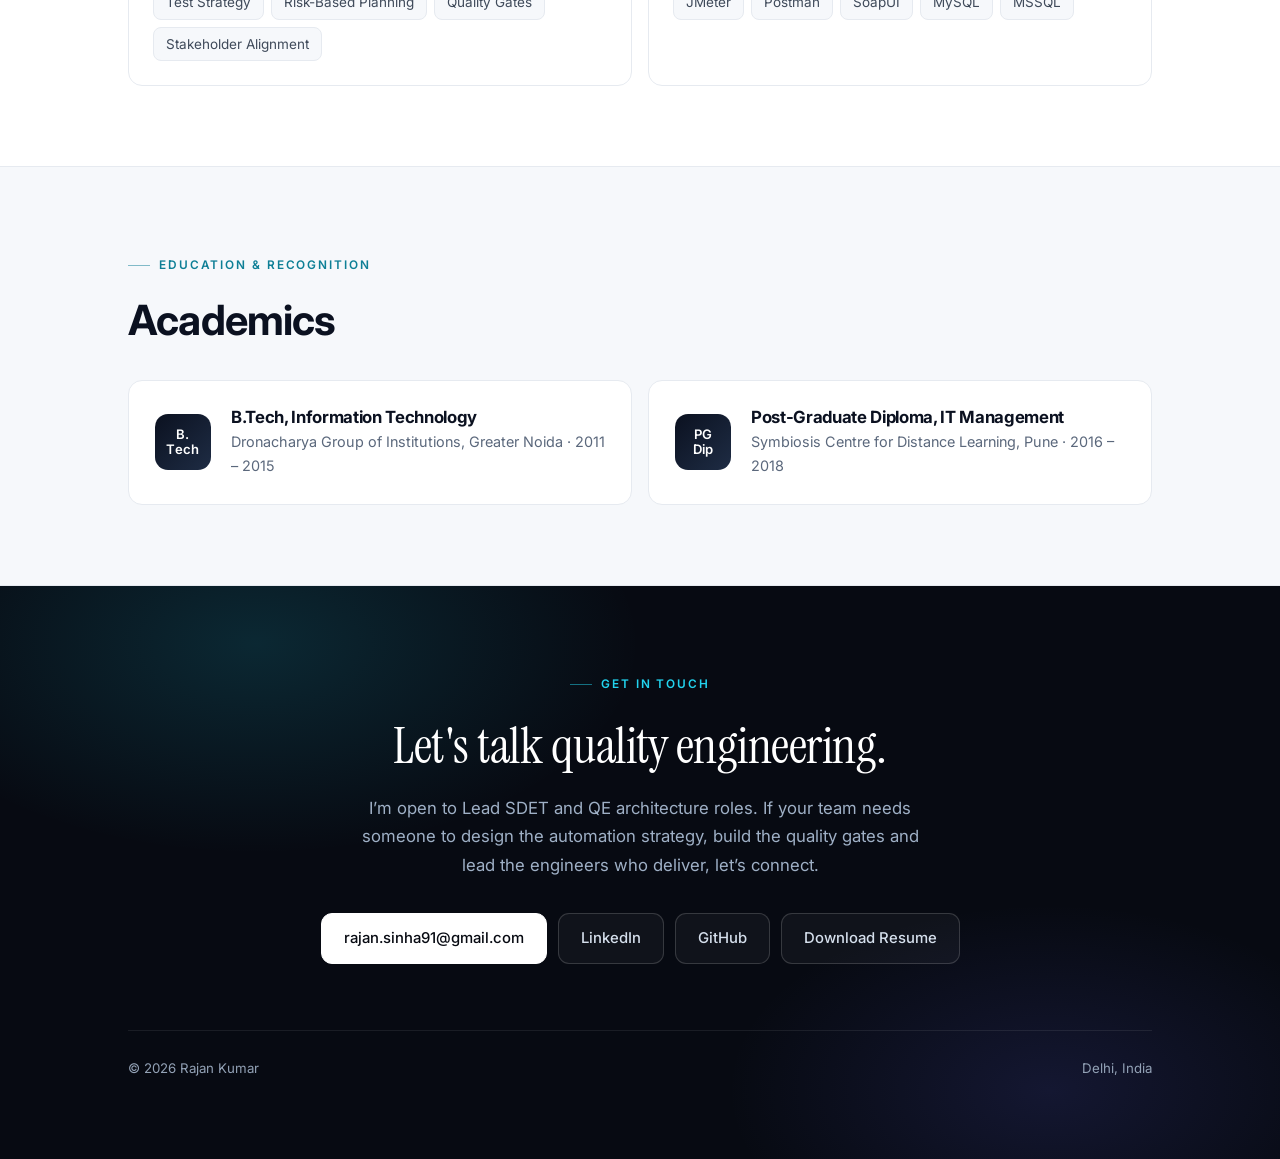
==== commit cbfb6389: "Refine portfolio copy and reduce content density" ====
--- a/index.html
+++ b/index.html
@@ -36,7 +36,7 @@
   "alumniOf": {"@type": "CollegeOrUniversity", "name": "Dronacharya Group of Institutions"},
   "address": {"@type": "PostalAddress", "addressLocality": "Delhi", "addressCountry": "IN"},
   "email": "mailto:rajan.sinha91@gmail.com",
-  "knowsAbout": ["Test Automation", "SDET", "Playwright", "Selenium", "Cypress", "CI/CD", "API Testing", "AI-assisted Testing", "Quality Engineering"],
+  "knowsAbout": ["Test Automation", "Automation Architecture", "SDET", "Playwright", "Selenium", "Cypress", "CI/CD", "API Testing", "Backend Testing", "AI-assisted Testing", "Quality Engineering"],
   "sameAs": [
     "https://linkedin.com/in/errajankumar",
     "https://github.com/dvirusway"
@@ -69,28 +69,22 @@
 <!-- ================= HERO ================= -->
 <section class="hero" id="top" aria-labelledby="hero-h">
   <div class="wrap">
-    <div class="badge"><span class="dot" aria-hidden="true"></span> Open to QE leadership / SDET / Quality architecture roles · 11+ years across enterprise platforms</div>
+    <div class="badge"><span class="dot" aria-hidden="true"></span> Open to AI / SDET / Quality Architecture roles · 11+ years of cross-domain experience</div>
     <h1 class="serif" id="hero-h">Rajan <em>Kumar</em></h1>
     <div class="hero-role">
-      <b>Lead SDET</b><span class="sep" aria-hidden="true"></span>QE Architect<span class="sep" aria-hidden="true"></span>AI-enabled Quality Engineering
+      <span class="sep" aria-hidden="true"></span>SDET<span class="sep" aria-hidden="true"></span>QE Architect<span class="sep" aria-hidden="true"></span>AI-enabled Quality Engineering
     </div>
     <p class="hero-lede">
-      I design the systems that make quality repeatable, measurable and scalable: <strong>layered automation strategies</strong> across UI, API and integration layers, <strong>quality gates that enforce release readiness</strong>, and <strong>AI-assisted engineering workflows</strong> that shorten time-to-feedback without compromising trust.
+      I design quality systems that scale: <strong>automation architecture</strong> across UI, API and backend layers, <strong>quality gates</strong> that protect delivery, and <strong>AI-assisted workflows</strong> that help teams move faster without losing control.
     </p>
     <p class="hero-lede" style="margin-top:-.2rem;">
-      Over 11+ years in telecom, finance and trade management platforms, I have operated as both architecture owner and delivery leader — building frameworks, defining process, mentoring teams, and turning quality into an engineering discipline instead of a late-stage checkpoint.
+      I led automation across telecom, finance, banking and SaaS enterprises domains, cutting <strong>regression time by ~60%</strong> and production <strong>defects by ~30%</strong>, and now use AI to speed up test generation, triage, and release-risk visibility..
     </p>
     <div class="hero-cta">
       <a href="#focus" class="btn btn-light">See what I own</a>
       <a href="Rajan_Kumar_SDET_Resume.pdf" download class="btn btn-light">Download Resume</a>
       <a href="https://linkedin.com/in/errajankumar" target="_blank" rel="noopener" class="btn btn-ghost">LinkedIn profile ↗</a>
     </div>
-    <ul class="stats" aria-label="Highlights">
-      <li class="stat"><b>11+ years</b><span>Leading quality engineering across enterprise platforms</span></li>
-      <li class="stat"><b>3 domains</b><span>Telecom, finance and trade management</span></li>
-      <li class="stat"><b>UI · API · CI/CD</b><span>Architecture, release gates and team leadership</span></li>
-      <li class="stat"><b>5 → 2 days</b><span>Regression cycle reduction with 40% less manual effort</span></li>
-    </ul>
   </div>
 </section>
 
@@ -103,9 +97,9 @@
     </div>
     <div class="about-grid">
       <div class="about-body rv">
-        <p>I'm a <strong>Lead SDET and QE architect</strong> with 11+ years building quality systems for enterprise platforms. My work sits beyond test execution: I define the strategy, framework design, governance model, and release-quality gates that allow teams to move faster without creating hidden risk.</p>
-        <p>That scope spans the entire engineering chain: translating business requirements into <strong>risk-based test strategy</strong>, designing automation across <strong>UI, API and integration layers</strong>, operating at the junction of <strong>CI/CD and release readiness</strong>, and introducing AI to reduce authoring and triage effort while keeping human validation in the loop.</p>
-        <p>I lead automation and QA engineers across concurrent projects, mentor new talent, and use tools such as <strong>GitHub Copilot, Claude, Ollama and MCP</strong> to improve authoring speed, coverage analysis and failure triage — without losing the discipline of review, evidence and release confidence.</p>
+        <p>I'm a <strong>Lead SDET and QE architect</strong> with 11+ years building quality systems for enterprise platforms. My role goes beyond execution: I design the strategy, automation framework, governance model, and release-quality gates that help teams move faster without creating hidden risk.</p>
+        <p>I translate business needs into <strong>risk-based test strategy</strong>, design automation across <strong>UI, API, Backend and integration layers</strong>, and connect quality to CI/CD and release readiness. 
+          I use generative and agentic AI, including <strong>GitHub Copilot, Claude, Fuel iX, Ollama and MCP</strong> to speed up test authoring, failure triage, and onboarding, always with human review and traceability.</p>
       </div>
       <div class="rv about-side">
         <!-- Add a photo named rajan.jpg (and optionally rajan.webp) next to this file. If it is missing, the image hides itself. -->
@@ -115,9 +109,7 @@
         </picture>
         <div class="facts">
           <dl>
-            <div class="fact"><dt>Focus</dt><dd>QE architecture, release gates, AI-enabled testing</dd></div>
-            <div class="fact"><dt>Currently</dt><dd>QA Technical Team Lead, Telus Digital</dd></div>
-            <div class="fact"><dt>Domains</dt><dd>Telecom, finance, trade management</dd></div>
+            <div class="fact"><dt>Focus</dt><dd>AI / SDET / Quality Architecture</dd></div>
             <div class="fact"><dt>Experience</dt><dd>11+ years</dd></div>
             <div class="fact"><dt>Based in</dt><dd>Delhi, India</dd></div>
           </dl>
@@ -132,51 +124,45 @@
   <div class="wrap">
     <div class="rv">
       <div class="eyebrow">Capability stack beyond testing</div>
-      <h2 class="s-title" id="focus-h">What I own across the quality engineering lifecycle.</h2>
-      <p class="s-sub">I operate at the intersection of strategy, delivery and platform quality. The work spans architecture, process discipline, release gates, AI adoption and leadership.</p>
+      <h2 class="s-title" id="focus-h">What I own across the quality lifecycle.</h2>
+      <p class="s-sub">I work across strategy, delivery and platform quality, turning testing into a repeatable engineering capability.</p>
     </div>
     <div class="pillars">
       <article class="pillar rv">
         <span class="n">01</span>
-        <h3>QE architecture</h3>
-        <p>Layered automation strategy across UI, API, contract and integration layers; tool selection, framework governance, and maintainability decisions for multi-project delivery.</p>
-        <ul class="pills"><li class="pill">Hybrid framework</li><li class="pill">POM</li><li class="pill">Data-driven</li><li class="pill">BDD</li></ul>
+        <h3>AI in Engineering</h3>
+        <p>Generative and agentic AI applied to code generation, code review and report analysis, with human review and traceability built into every workflow.</p>
+        <ul class="pills"><li class="pill">Copilot</li><li class="pill">Claude</li><li class="pill">Fuel iX</li><li class="pill">Ollama</li><li class="pill">MCP</li></ul>
       </article>
       <article class="pillar rv">
         <span class="n">02</span>
-        <h3>QE process and discipline</h3>
-        <p>Test strategy templates, definition of ready/done, shift-left practices, and review standards for test code so quality becomes a shared engineering habit.</p>
-        <ul class="pills"><li class="pill">Risk-based planning</li><li class="pill">Test strategy</li><li class="pill">Acceptance criteria</li><li class="pill">Review standards</li></ul>
+        <h3>QE Architecture</h3>
+        <p>Layered automation strategy across UI, API, backend and integration, with design decisions that keep frameworks scalable, stable and easy to maintain.</p>
+        <ul class="pills"><li class="pill">Hybrid Framework</li><li class="pill">POM Design</li><li class="pill">Data-Driven</li><li class="pill">BDD</li><li class="pill">KDD</li></ul>
       </article>
       <article class="pillar rv">
         <span class="n">03</span>
-        <h3>Pipelines and quality gates</h3>
-        <p>CI/CD design with stage-wise gates, smoke/API/regression validation, release-readiness criteria, and automation that feeds delivery decisions.</p>
-        <ul class="pills"><li class="pill">Jenkins</li><li class="pill">GitHub Actions</li><li class="pill">Docker</li><li class="pill">Quality gates</li></ul>
+        <h3>Pipelines & Release Gates</h3>
+        <p>Stage-aware CI/CD validation that surfaces defects early, so release decisions rest on evidence rather than last-minute surprises.</p>
+        <ul class="pills"><li class="pill">Jenkins</li><li class="pill">GitHub Actions</li><li class="pill">Docker</li><li class="pill">Release Readiness</li></ul>
       </article>
       <article class="pillar rv">
         <span class="n">04</span>
-        <h3>AI in engineering</h3>
-        <p>AI-assisted test generation, failure analysis, risk prediction and grounded validation workflows with human review and responsible-AI guardrails.</p>
-        <ul class="pills"><li class="pill">Copilot</li><li class="pill">Claude</li><li class="pill">Ollama</li><li class="pill">MCP</li></ul>
+        <h3>Leadership</h3>
+        <p>Mentoring, team building, hiring and stakeholder alignment that build quality ownership across delivery teams, not just within QE.</p>
+        <ul class="pills"><li class="pill">Mentoring</li><li class="pill">Team Building</li><li class="pill">Stakeholders</li><li class="pill">Hiring</li></ul>
       </article>
       <article class="pillar rv">
         <span class="n">05</span>
-        <h3>Quality analytics</h3>
-        <p>Dashboards for flakiness, failure trends, coverage and release confidence. My focus is making quality data actionable for engineering leaders and product teams.</p>
-        <ul class="pills"><li class="pill">Allure</li><li class="pill">ReportPortal</li><li class="pill">Trends</li><li class="pill">Flakiness</li></ul>
+        <h3>Process and Discipline</h3>
+        <p>Risk-based strategy, clear acceptance criteria and review standards that make quality part of the delivery rhythm instead of a final checkpoint.</p>
+        <ul class="pills"><li class="pill">Risk-based Planning</li><li class="pill">Test Strategy</li><li class="pill">Quality Gates</li><li class="pill">Review Standards</li></ul>
       </article>
       <article class="pillar rv">
         <span class="n">06</span>
-        <h3>QE utilities</h3>
-        <p>Reusable libraries, test data generators, API helpers, setup/teardown utilities and internal tooling that reduce duplication and speed up team delivery.</p>
-        <ul class="pills"><li class="pill">Utilities</li><li class="pill">Generators</li><li class="pill">Mocks</li><li class="pill">Accelerators</li></ul>
-      </article>
-      <article class="pillar rv" style="grid-column: span 1;">
-        <span class="n">07</span>
-        <h3>Leadership</h3>
-        <p>Mentoring, hiring, onboarding, stakeholder alignment and turning quality engineering into a repeatable capability that scales across delivery teams.</p>
-        <ul class="pills"><li class="pill">Mentoring</li><li class="pill">Hiring</li><li class="pill">Onboarding</li><li class="pill">Stakeholders</li></ul>
+        <h3>Quality Analytics & Tooling</h3>
+        <p>Dashboards, reusable utilities and accelerators that turn test results into clear release signals and cut repeated effort across teams.</p>
+        <ul class="pills"><li class="pill">AI Dashboards</li><li class="pill">Failure Trends</li><li class="pill">QE Utilities</li><li class="pill">Data Analytics</li></ul>
       </article>
     </div>
   </div>
@@ -188,13 +174,13 @@
     <div class="rv">
       <div class="eyebrow">Work</div>
       <h2 class="s-title" id="work-h">Selected work and measurable impact</h2>
-      <p class="s-sub">The work below combines architecture, delivery execution, AI enablement and release confidence. It is designed to show how quality engineering becomes a force multiplier for product and engineering teams.</p>
+      <p class="s-sub">A few examples of how quality engineering becomes a force multiplier for product and engineering teams.</p>
     </div>
 
     <div class="filters rv" role="group" aria-label="Filter work">
       <button class="chipbtn on" type="button" aria-pressed="true" data-f="all">All</button>
       <button class="chipbtn" type="button" aria-pressed="false" data-f="architecture">Architecture</button>
-      <button class="chipbtn" type="button" aria-pressed="false" data-f="ai">AI enablement</button>
+      <button class="chipbtn" type="button" aria-pressed="false" data-f="ai">AI Enablement</button>
       <button class="chipbtn" type="button" aria-pressed="false" data-f="cicd">CI/CD</button>
       <button class="chipbtn" type="button" aria-pressed="false" data-f="nonfunctional">Non-functional</button>
       <button class="chipbtn" type="button" aria-pressed="false" data-f="leadership">Leadership</button>
@@ -203,7 +189,7 @@
     <div class="acc rv open" data-type="architecture">
       <button class="acc-head" type="button" aria-expanded="true" aria-controls="case-arch-body">
         <div class="acc-main">
-          <div class="kicker">Automation architecture · Telus Digital</div>
+          <div class="kicker">Automation Architecture</div>
           <div class="acc-top"><h3 class="acc-title">One automation architecture across UI and API, for three domains</h3></div>
           <p class="acc-sum">I own the architecture and framework design behind automation for telecom, trade management and finance projects. Result: <b>regression from 5 days to 2</b> and <b>manual effort down 40%</b>.</p>
           <div class="tags"><span class="tag">Selenium</span><span class="tag">Cypress</span><span class="tag">Playwright</span><span class="tag">UI + API</span></div>
@@ -234,8 +220,8 @@
     <div class="acc rv" data-type="ai">
       <button class="acc-head" type="button" aria-expanded="false" aria-controls="case-ai-body">
         <div class="acc-main">
-          <div class="kicker">AI enablement · Telus Digital</div>
-          <div class="acc-top"><h3 class="acc-title">AI enablement for the quality engineering team</h3></div>
+          <div class="kicker">AI Enablement</div>
+          <div class="acc-top"><h3 class="acc-title">AI Enablement for the Quality Engineering Team</h3></div>
           <p class="acc-sum">Introduced <b>Ollama, Copilot and Claude</b> into daily work to speed up test authoring, coverage analysis and defect triage, and to shorten onboarding for new engineers.</p>
           <div class="tags"><span class="tag">Ollama</span><span class="tag">GitHub Copilot</span><span class="tag">Claude</span><span class="tag">Fuel iX</span><span class="tag">MCP</span></div>
         </div>
@@ -254,7 +240,7 @@
     <div class="acc rv" data-type="cicd">
       <button class="acc-head" type="button" aria-expanded="false" aria-controls="case-cicd-body">
         <div class="acc-main">
-          <div class="kicker">Pipelines · HostBooks and Clarivate</div>
+          <div class="kicker">Execution Pipelines</div>
           <div class="acc-top"><h3 class="acc-title">CI/CD pipelines with quality gates built in</h3></div>
           <p class="acc-sum">Cut <b>release cycle time by 50%</b> with Jenkins and AWS pipelines at HostBooks, and integrated API-automation quality gates into CI/CD at Clarivate.</p>
           <div class="tags"><span class="tag">Jenkins</span><span class="tag">AWS</span><span class="tag">REST Assured</span><span class="tag">Karate</span><span class="tag">GitHub Actions</span><span class="tag">Bamboo</span></div>
@@ -276,7 +262,7 @@
     <div class="acc rv" data-type="nonfunctional">
       <button class="acc-head" type="button" aria-expanded="false" aria-controls="case-nfr-body">
         <div class="acc-main">
-          <div class="kicker">Beyond functional testing · HostBooks and Clarivate</div>
+          <div class="kicker">Beyond Functional Testing</div>
           <div class="acc-top"><h3 class="acc-title">Performance, security and compatibility, not only regression</h3></div>
           <p class="acc-sum">Led quality engineering across <b>functional, compatibility, performance and security</b> testing, and earned a <b>Spot Award (2021)</b> for identifying and fixing major security issues.</p>
           <div class="tags"><span class="tag">Performance</span><span class="tag">Security</span><span class="tag">Compatibility</span><span class="tag">JMeter</span></div>
@@ -296,7 +282,7 @@
     <div class="acc rv" data-type="leadership">
       <button class="acc-head" type="button" aria-expanded="false" aria-controls="case-lead-body">
         <div class="acc-main">
-          <div class="kicker">Leadership · Telus Digital and beyond</div>
+          <div class="kicker">Leadership</div>
           <div class="acc-top"><h3 class="acc-title">Leading QE teams and raising the bar</h3></div>
           <p class="acc-sum">Lead automation and QA engineers across concurrent projects, set quality gates with stakeholders, and interview and mentor candidates. <b>Kudos Award 2024 and 2025.</b></p>
           <div class="tags"><span class="tag">Team leadership</span><span class="tag">Mentoring</span><span class="tag">Test strategy</span><span class="tag">Stakeholders</span></div>
@@ -335,7 +321,7 @@
         <button class="exp-tab" id="tab-clarivate" type="button" role="tab" aria-selected="false" aria-controls="panel-clarivate" tabindex="-1" data-exp="clarivate"><b>Clarivate</b><span>Product QA · 2019–21</span></button>
         <button class="exp-tab" id="tab-hostbooks" type="button" role="tab" aria-selected="false" aria-controls="panel-hostbooks" tabindex="-1" data-exp="hostbooks"><b>HostBooks</b><span>Automation · 2018–19</span></button>
         <button class="exp-tab" id="tab-xorlabs" type="button" role="tab" aria-selected="false" aria-controls="panel-xorlabs" tabindex="-1" data-exp="xorlabs"><b>Xorlabs</b><span>Engineer · 2015–18</span></button>
-        <button class="exp-tab" id="tab-early" type="button" role="tab" aria-selected="false" aria-controls="panel-early" tabindex="-1" data-exp="early"><b>Internships</b><span>IMRB · IISc</span></button>
+        <button class="exp-tab" id="tab-early" type="button" role="tab" aria-selected="false" aria-controls="panel-early" tabindex="-1" data-exp="early"><b>Internships</b><span>Intern · 2013–14</span></button>
       </div>
 
       <div class="exp-panels">
@@ -345,15 +331,15 @@
             <div class="exp-date-pill">Jul 2021 – Present · Noida</div>
           </div>
           <p class="exp-summary">Telecom, trade management and finance platforms. I own automation architecture, quality pipelines and AI enablement for the quality engineering team.</p>
-          <ul class="exp-metrics" aria-label="Key results"><li class="exp-metric">Regression 5 days → 2</li><li class="exp-metric">40% less manual effort</li><li class="exp-metric">Kudos Award 2024 and 2025</li></ul>
+          <ul class="exp-metrics" aria-label="Key results"><li class="exp-metric">Kudos Award 2024-25</li><li class="exp-metric">Regression 5 days → 2 days</li><li class="exp-metric">40% less manual effort</li><li></li></ul>
           <ul class="points">
-            <li>Own the <b>automation architecture</b> across telecom, trade management and finance: framework design and tooling decisions with <b>Selenium, Cypress and Playwright</b> across UI and API layers. Result: manual effort down <b>40%</b> and regression time from <b>5 days to 2</b>.</li>
+            <li>Own the <b>automation architecture</b> across telecom, trade management and finance, building <b>Selenium, Cypress and Playwright</b> across UI and API layers that cut manual regression effort by <b>40%</b> and regression time from <b>5 days to 2</b>.</li>
             <li>Own quality engineering end to end across UI, API and CI/CD, leading a team of automation and QA engineers across multiple concurrent projects.</li>
             <li>Drive <b>AI enablement</b> for the team: introduced Ollama, Copilot and Claude into daily test authoring, speeding up test-case creation and the onboarding of new engineers.</li>
             <li>Define quality gates and acceptance criteria with product, engineering and business stakeholders, strengthening release confidence and reducing production defects.</li>
           </ul>
           <a class="exp-link" href="#work">View related work ↑</a>
-          <div class="stackline"><b>Tools:</b> Selenium · Cypress · Playwright · Ollama · GitHub Copilot · Claude</div>
+          <div class="stackline"><b>Tools:</b> Selenium · Cypress · Playwright · API · Ollama · GitHub Copilot · Claude</div>
         </article>
 
         <article class="exp-panel" id="panel-clarivate" data-exp-panel="clarivate" role="tabpanel" aria-labelledby="tab-clarivate" tabindex="0" hidden>
@@ -362,28 +348,28 @@
             <div class="exp-date-pill">Aug 2019 – Jul 2021 · Noida</div>
           </div>
           <p class="exp-summary">IP Portfolio, Foundation IP and Search AI. Three concurrent product lines.</p>
-          <ul class="exp-metrics" aria-label="Recognition"><li class="exp-metric">Spot Award 2021</li><li class="exp-metric">Extra Mile Award 2020</li></ul>
+          <ul class="exp-metrics" aria-label="Recognition"><li class="exp-metric">Spot Award</li><li class="exp-metric">API automation + CI/CD Gates</li><li class="exp-metric">Extra Mile Award</li><li></li></ul>
           <ul class="points">
             <li>Designed and extended automation frameworks with <b>Selenium, Cucumber, TestNG, REST Assured and Karate</b>, widening automated coverage across UI and API layers on three concurrent product lines.</li>
             <li>Built end-to-end API automation and integrated quality gates into CI/CD pipelines, so fewer release-blocking defects reached later test cycles.</li>
             <li>Worked with customers and cross-functional teams to turn business requirements into testable solutions. Recognized with a Spot Award (2021) for identifying and fixing major security issues, and an Extra Mile Award (2020).</li>
           </ul>
-          <div class="stackline"><b>Tools:</b> Selenium · Cucumber · TestNG · REST Assured · Karate</div>
+          <div class="stackline"><b>Tools:</b> Selenium · Cucumber · TestNG · REST Assured · Karate · Jenkins</div>
         </article>
 
         <article class="exp-panel" id="panel-hostbooks" data-exp-panel="hostbooks" role="tabpanel" aria-labelledby="tab-hostbooks" tabindex="0" hidden>
           <div class="exp-head">
-            <h3>Automation Test Engineer <span>@ HostBooks Limited</span></h3>
+            <h3>Automation Test Engineer <span>@ HostBooks</span></h3>
             <div class="exp-date-pill">Apr 2018 – Aug 2019 · Gurugram</div>
           </div>
           <p class="exp-summary">HBTAX, Accounting, CRM and DataMigrator.</p>
-          <ul class="exp-metrics" aria-label="Key results"><li class="exp-metric">50% shorter release cycle</li></ul>
+          <ul class="exp-metrics" aria-label="Key results"><li class="exp-metric">Release cycle time −50%</li><li class="exp-metric">Jenkins + AWS pipelines</li><li></li></ul>
           <ul class="points">
             <li>Led end-to-end quality engineering across functional, compatibility, performance and security testing for HBTAX, Accounting, CRM and DataMigrator.</li>
             <li>Designed and maintained CI/CD pipelines on <b>Jenkins and AWS</b>, cutting release cycle time by <b>50%</b>.</li>
             <li>Provided technical leadership and test planning, from strategy through execution, for cross-functional teams.</li>
           </ul>
-          <div class="stackline"><b>Tools:</b> Jenkins · AWS</div>
+          <div class="stackline"><b>Tools:</b> Selenium · Cucumber · TestNG · REST Assured · AWS · Jenkins</div>
         </article>
 
         <article class="exp-panel" id="panel-xorlabs" data-exp-panel="xorlabs" role="tabpanel" aria-labelledby="tab-xorlabs" tabindex="0" hidden>
@@ -392,27 +378,30 @@
             <div class="exp-date-pill">Jun 2015 – Apr 2018 · Greater Noida</div>
           </div>
           <p class="exp-summary">Idera Uptime, Sahi Framework, CRM and SQLCM.</p>
+          <ul class="exp-metrics" aria-label="Key results"><li class="exp-metric">Scalable automation frameworks</li><li></li></ul>
           <ul class="points">
             <li>Designed scalable test frameworks and developed test suites supporting quality assurance across multiple products.</li>
             <li>Worked directly with customers and stakeholders to gather requirements and deliver solutions.</li>
           </ul>
+            <div class="stackline"><b>Tools:</b> Selenium · Cucumber · TestNG · REST Assured · AWS · Jenkins</div>
         </article>
 
         <article class="exp-panel" id="panel-early" data-exp-panel="early" role="tabpanel" aria-labelledby="tab-early" tabindex="0" hidden>
           <div class="exp-head">
-            <h3>Internships <span>@ IMRB · IISc</span></h3>
+            <h3>Internships <span></span></h3>
             <div class="exp-date-pill">2013 – 2014</div>
           </div>
-          <h4>Application Programmer Intern, IMRB and Microsoft</h4>
+          <h4>Programmer Intern: IMRB Microsoft</h4>
           <p class="exp-sub">Jun 2014 – Aug 2014 · Gurugram · Best Project Award, 2015</p>
           <ul class="points">
             <li>Developed Microsoft Office 365-based applications for an IT-enablement program supporting MSMEs, working directly with small-business owners to understand operational pain points.</li>
           </ul>
-          <h4>Research Scholar Intern, Indian Institute of Science (IISc)</h4>
+          <h4>Research Scholar: Indian Institute of Science (IISc)</h4>
           <p class="exp-sub">Jun 2013 – Aug 2013 · Bengaluru</p>
           <ul class="points">
             <li>Selected as one of 65 undergraduates nationwide for a live-project research program, working on Big Data analysis, AI and machine learning.</li>
           </ul>
+            <div class="stackline"><b>Tools:</b> MS-365 · Big Data · Game Theory · JS · Web Development</div>
         </article>
       </div>
     </div>
@@ -423,56 +412,52 @@
 <section id="skills" aria-labelledby="skills-h">
   <div class="wrap">
     <div class="rv">
-      <div class="eyebrow">Skills &amp; expertise</div>
+      <div class="eyebrow">Skills and expertise</div>
       <h2 class="s-title" id="skills-h">Technical stack and capability depth</h2>
     </div>
     <div class="skill-grid">
       <div class="skill-card rv">
-        <h3>Core QA / QE stack</h3>
+        <h3>Core QE stack</h3>
         <ul class="pills">
           <li class="pill">Java</li><li class="pill">JavaScript</li><li class="pill">TypeScript</li><li class="pill">SQL</li>
-          <li class="pill">YAML</li><li class="pill">Selenium</li><li class="pill">Playwright</li><li class="pill">Cypress</li>
-          <li class="pill">REST Assured</li><li class="pill">Karate</li><li class="pill">Postman</li><li class="pill">SoapUI</li>
-          <li class="pill">TestNG</li><li class="pill">Cucumber</li><li class="pill">BDD</li>
+          <li class="pill">Selenium</li><li class="pill">Playwright</li><li class="pill">Cypress</li><li class="pill">REST Assured</li>
+          <li class="pill">Karate</li><li class="pill">TestNG</li><li class="pill">Cucumber</li>
         </ul>
       </div>
       <div class="skill-card rv">
         <h3>QE architecture</h3>
         <ul class="pills">
-          <li class="pill">Hybrid automation</li><li class="pill">POM</li><li class="pill">Data-driven</li>
-          <li class="pill">Framework governance</li><li class="pill">API + UI strategy</li><li class="pill">Coverage analysis</li>
-          <li class="pill">Risk-based testing</li><li class="pill">Definition of done</li>
+          <li class="pill">Hybrid Framework</li><li class="pill">Page Object Model</li><li class="pill">Data-Driven</li>
+          <li class="pill">BDD</li><li class="pill">Keyword-Driven</li><li class="pill">Framework Governance</li>
+          <li class="pill">API + UI Strategy</li><li class="pill">Coverage Analysis</li>
         </ul>
       </div>
       <div class="skill-card rv">
-        <h3>AI-enabled quality engineering</h3>
+        <h3>AI-enabled engineering</h3>
         <ul class="pills">
-          <li class="pill">GitHub Copilot</li><li class="pill">Claude</li><li class="pill">ChatGPT</li>
-          <li class="pill">Ollama</li><li class="pill">Fuel iX</li><li class="pill">MCP</li>
-          <li class="pill">Prompt engineering</li><li class="pill">AI failure triage</li>
+          <li class="pill">GitHub Copilot</li><li class="pill">Claude</li><li class="pill">ChatGPT</li><li class="pill">Fuel iX</li>
+          <li class="pill">Ollama</li><li class="pill">MCP</li><li class="pill">Prompt <Emb></Emb>ngineering</li>
         </ul>
       </div>
       <div class="skill-card rv">
-        <h3>DevOps &amp; delivery</h3>
+        <h3>DevOps and delivery</h3>
         <ul class="pills">
           <li class="pill">Jenkins</li><li class="pill">GitHub Actions</li><li class="pill">Bamboo</li><li class="pill">Docker</li>
-          <li class="pill">GitLab</li><li class="pill">Bitbucket</li><li class="pill">AWS</li><li class="pill">GCP</li>
+          <li class="pill">AWS</li><li class="pill">GCP</li><li class="pill">GitLab</li><li class="pill">Bitbucket</li>
         </ul>
       </div>
       <div class="skill-card rv">
-        <h3>Reporting &amp; observability</h3>
+        <h3>Leadership and quality</h3>
         <ul class="pills">
-          <li class="pill">Allure</li><li class="pill">ReportPortal</li><li class="pill">Extent Reports</li>
-          <li class="pill">JMeter</li><li class="pill">Grafana</li><li class="pill">Prometheus</li>
-          <li class="pill">OpenTelemetry</li><li class="pill">Test data</li>
+          <li class="pill">Team Leadership</li><li class="pill">Team Building</li><li class="pill">Mentoring</li><li class="pill">Hiring</li>
+          <li class="pill">Test Strategy</li><li class="pill">Risk-Based Planning</li><li class="pill">Quality Gates</li><li class="pill">Stakeholder Alignment</li>
         </ul>
       </div>
       <div class="skill-card rv">
-        <h3>Leadership &amp; operating model</h3>
+        <h3>Reporting, tools and data</h3>
         <ul class="pills">
-          <li class="pill">Team leadership</li><li class="pill">Mentoring</li><li class="pill">Hiring</li>
-          <li class="pill">Stakeholder alignment</li><li class="pill">Release confidence</li><li class="pill">Quality gates</li>
-          <li class="pill">Onboarding</li><li class="pill">Capability building</li>
+          <li class="pill">Allure</li><li class="pill">ReportPortal</li><li class="pill">Extent Reports</li><li class="pill">TestRail</li>
+          <li class="pill">JIRA</li><li class="pill">JMeter</li><li class="pill">Postman</li><li class="pill">SoapUI</li><li class="pill">MySQL</li><li class="pill">MSSQL</li>
         </ul>
       </div>
     </div>
@@ -484,7 +469,7 @@
   <div class="wrap">
     <div class="rv">
       <div class="eyebrow">Education &amp; recognition</div>
-      <h2 class="s-title" id="edu-h">Academics and awards</h2>
+      <h2 class="s-title" id="edu-h">Academics</h2>
     </div>
 
     <div class="edu-grid">
@@ -503,29 +488,6 @@
         </div>
       </div>
     </div>
-
-    <h3 class="sub-title rv">Awards</h3>
-    <ul class="award-grid">
-      <li class="award rv"><span class="yr">2024, 2025</span><p><b>Kudos Award</b>Telus Digital, for exceptional ownership and delivery impact.</p></li>
-      <li class="award rv"><span class="yr">2021</span><p><b>Spot Award</b>Clarivate, for identifying and fixing major security issues.</p></li>
-      <li class="award rv"><span class="yr">2020</span><p><b>Extra Mile Award</b>Clarivate, for excellent performance and contribution.</p></li>
-      <li class="award rv"><span class="yr">2015</span><p><b>Best Project Award</b>IMRB and Microsoft internship program.</p></li>
-    </ul>
-
-    <h3 class="sub-title rv">Beyond the day job</h3>
-    <div class="skill-grid" style="margin-top:22px;">
-      <div class="skill-card rv">
-        <h3>Community and mentoring</h3>
-        <p><b>Technical interview panel:</b> I interview and mentor candidates for different QA engineer roles.</p>
-        <p><b>The Arpan Campaign:</b> volunteer supporting education and nutrition for underprivileged children.</p>
-      </div>
-      <div class="skill-card rv">
-        <h3>Languages</h3>
-        <ul class="pills">
-          <li class="pill">English (fluent)</li><li class="pill">Hindi (native)</li>
-        </ul>
-      </div>
-    </div>
   </div>
 </section>
 
@@ -535,7 +497,7 @@
     <div class="rv">
       <div class="eyebrow">Get in touch</div>
       <h2 class="serif" id="contact-h">Let's talk quality engineering.</h2>
-      <p class="pitch">I'm exploring Lead SDET and quality engineering architecture roles in the UAE and Europe. If your team needs someone who can design the automation architecture, build the pipeline and quality gates, bring AI into the workflow and lead the engineers behind it, let's connect.</p>
+      <p class="pitch">I’m open to Lead SDET and QE architecture roles. If your team needs someone to design the automation strategy, build the quality gates and lead the engineers who deliver, let’s connect.</p>
       <div class="contact-row">
         <a href="mailto:rajan.sinha91@gmail.com" class="btn btn-light">rajan.sinha91@gmail.com</a>
         <a href="https://linkedin.com/in/errajankumar" target="_blank" rel="noopener" class="btn btn-ghost">LinkedIn</a>
--- a/styles.css
+++ b/styles.css
@@ -38,7 +38,7 @@
 .skip:focus{top:12px;}
 
 /* ---------- section scaffolding ---------- */
-section{padding:104px 0;position:relative;}
+section{padding:80px 0;position:relative;}
 #experience,#work{padding:92px 0;}
 .eyebrow{
   display:inline-flex;align-items:center;gap:9px;
@@ -132,7 +132,7 @@
   border-radius:var(--r);border:1px solid var(--line);
   box-shadow:var(--shadow);display:block;margin:0 auto 12px;background:var(--soft);
 }
-.facts{background:var(--soft);border:1px solid var(--line);border-radius:var(--r);padding:16px 18px;}
+.facts{background:var(--soft);border:1px solid var(--line);border-radius:var(--r);padding:14px 26px;}
 .facts dl{margin:0;}
 .fact{display:flex;justify-content:space-between;gap:16px;padding:9px 0;border-bottom:1px solid var(--line);font-size:.88rem;}
 .fact:last-child{border-bottom:none;padding-bottom:0;}
@@ -181,7 +181,7 @@
 .exp-metrics{display:flex;flex-wrap:wrap;gap:8px;margin:0 0 20px;padding:0;list-style:none;}
 .exp-metric{font-size:.8rem;font-weight:600;color:var(--accent);background:rgba(14,127,150,.08);border:1px solid rgba(14,127,150,.14);border-radius:999px;padding:6px 11px;}
 .exp-panel ul.points{margin:0;padding-left:18px;}
-.exp-panel li{margin-bottom:11px;font-size:.965rem;}
+.exp-panel li{margin-bottom:11px;}
 .exp-panel li:last-child{margin-bottom:0;}
 .exp-panel li::marker{color:var(--accent);}
 .exp-panel h4{font-size:1.05rem;margin:22px 0 2px;}
@@ -214,7 +214,7 @@
 .cs p{font-size:.965rem;margin-bottom:0;}
 
 /* ---------- focus pillars ---------- */
-#focus{padding:92px 0;}
+#focus{padding:80px 0;}
 .pillars{display:grid;grid-template-columns:repeat(3,1fr);gap:16px;margin-top:38px;}
 .pillar{border:1px solid var(--line);border-radius:var(--r);padding:26px;background:#fff;display:flex;flex-direction:column;transition:.2s;}
 .pillar:hover{border-color:#cfd8e3;box-shadow:var(--shadow);}
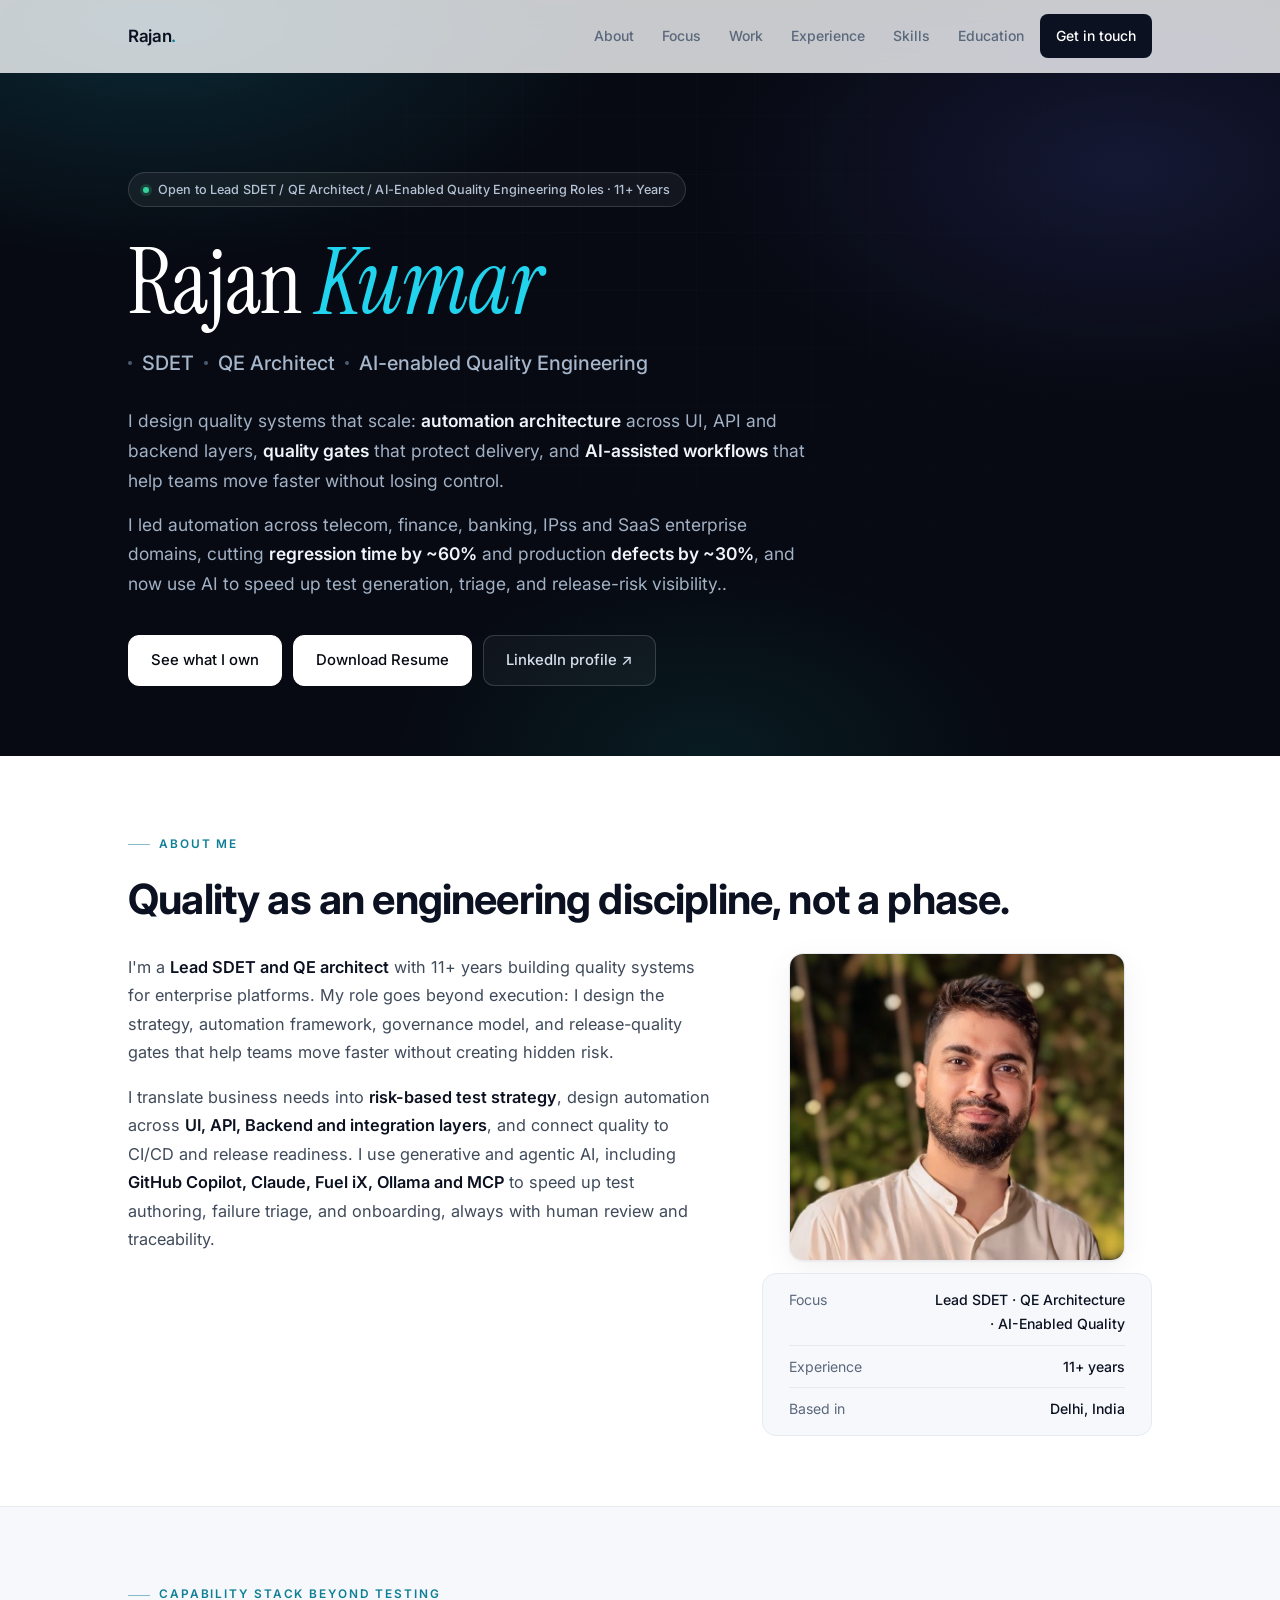
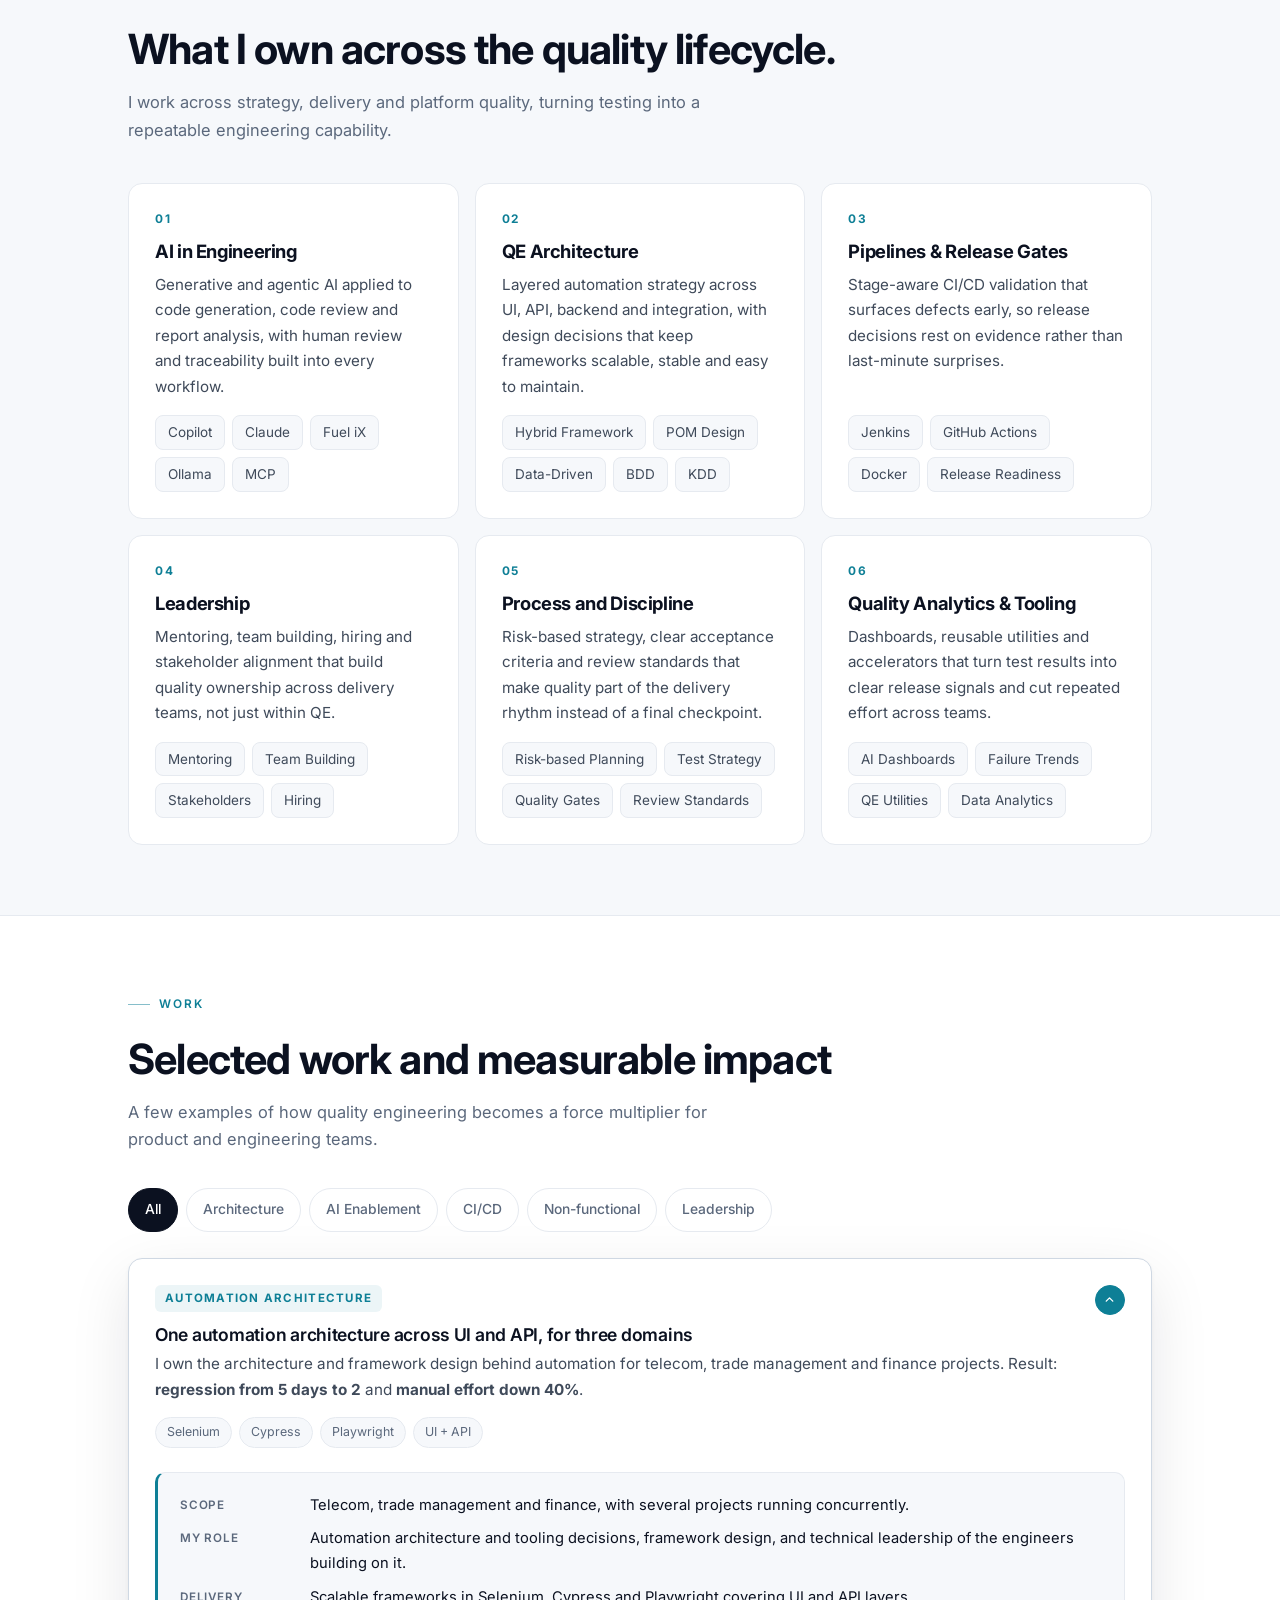
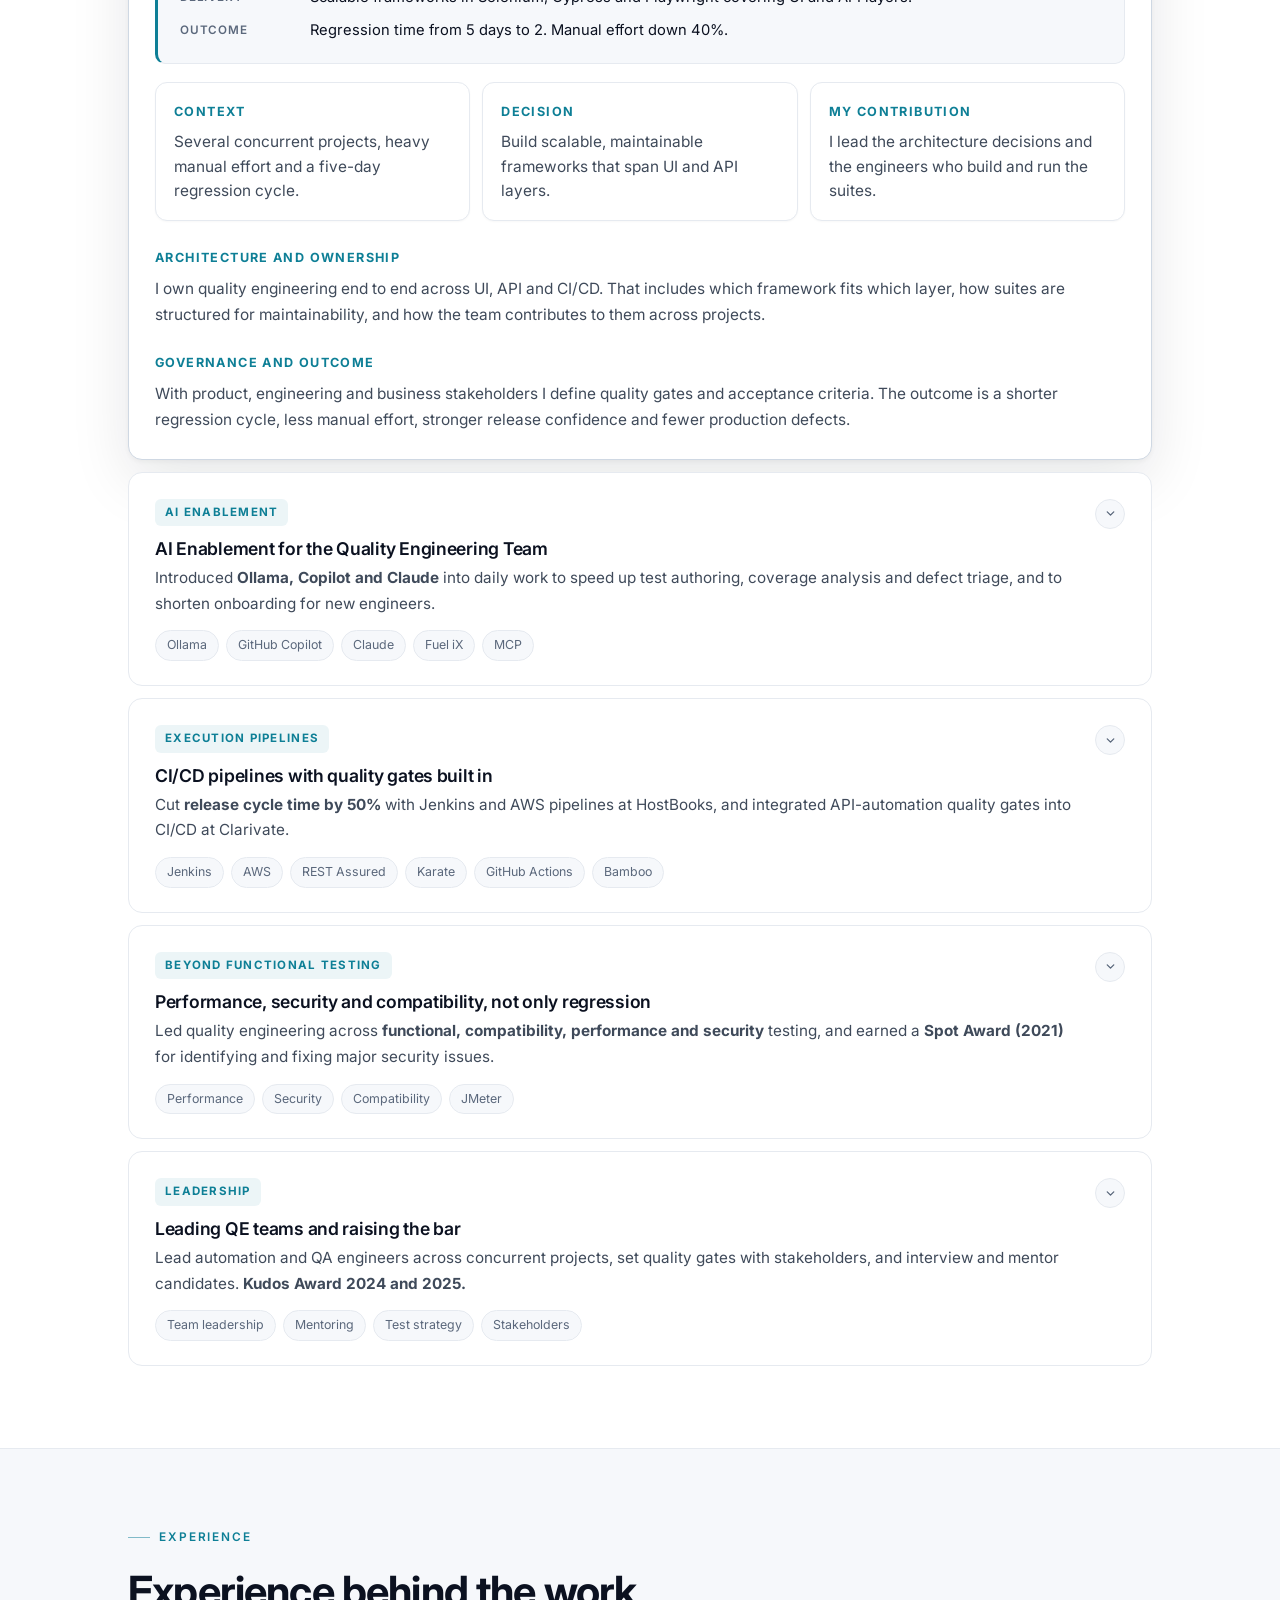
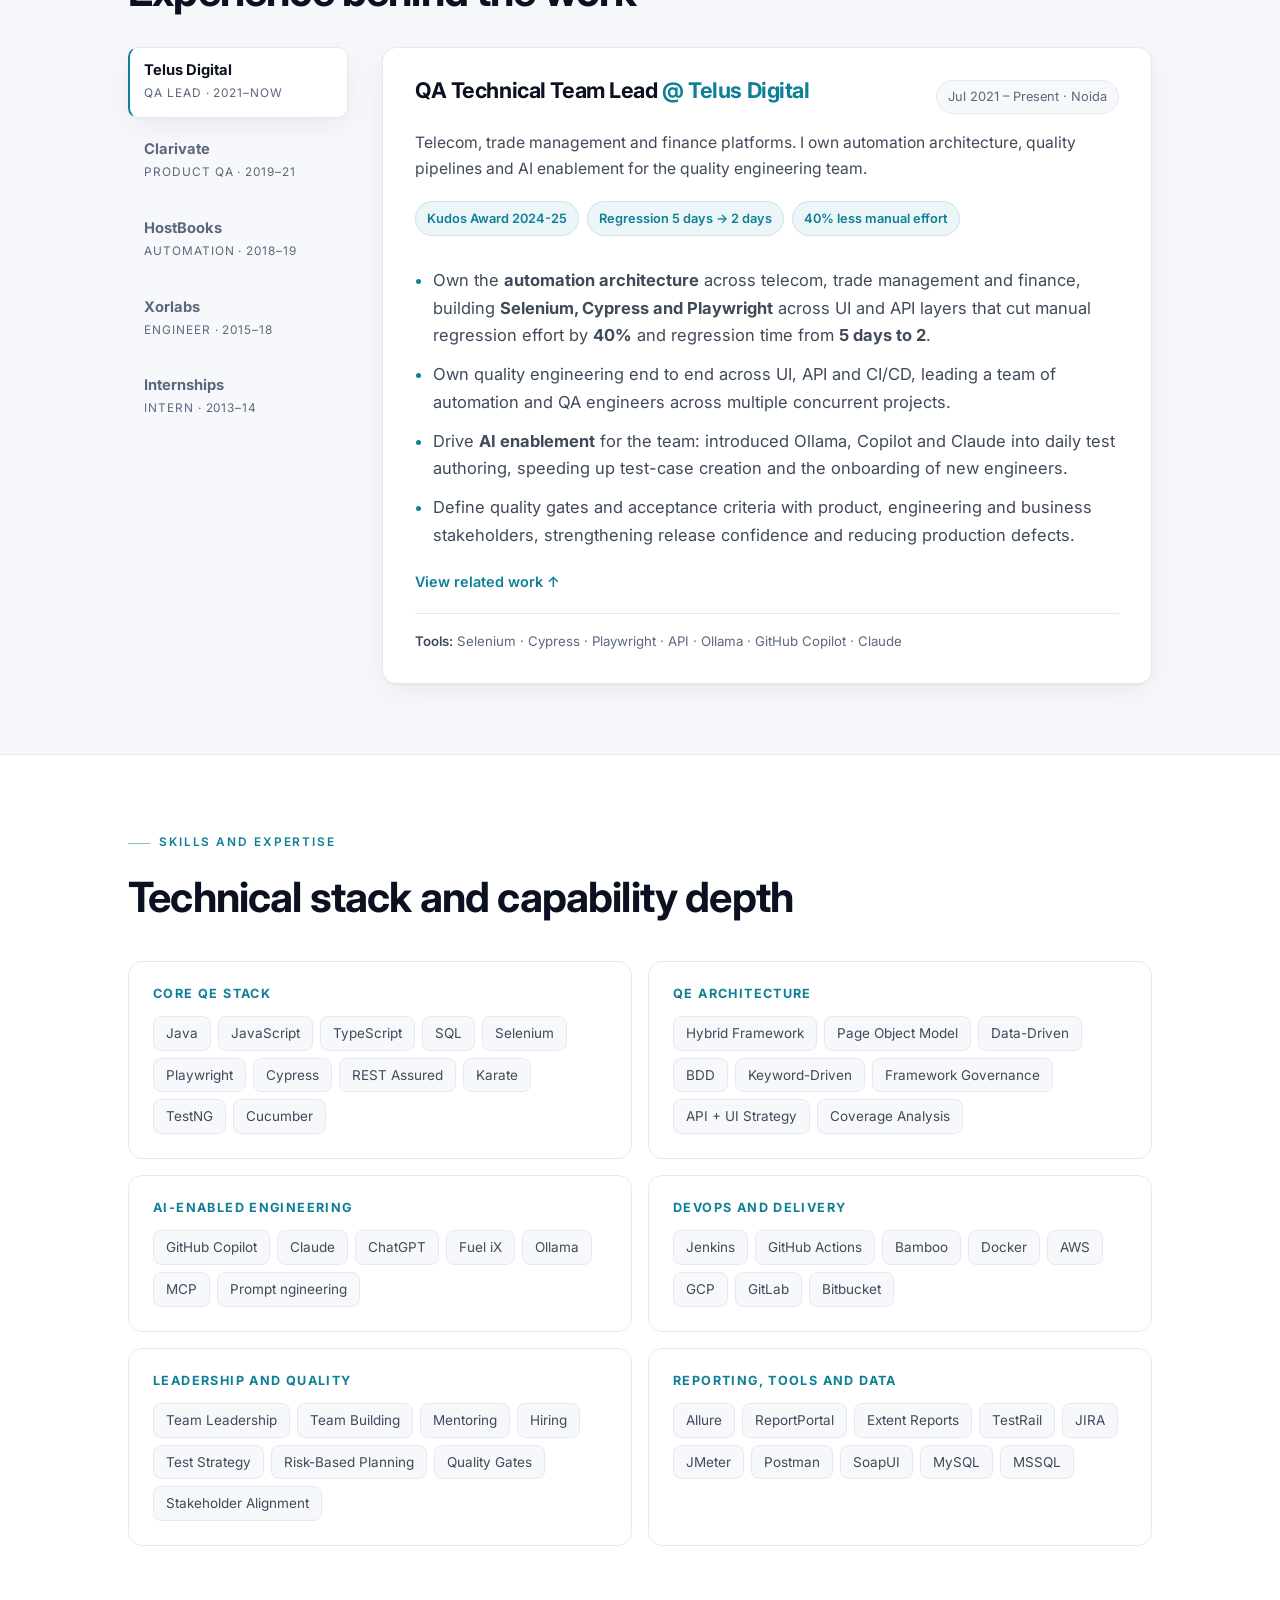
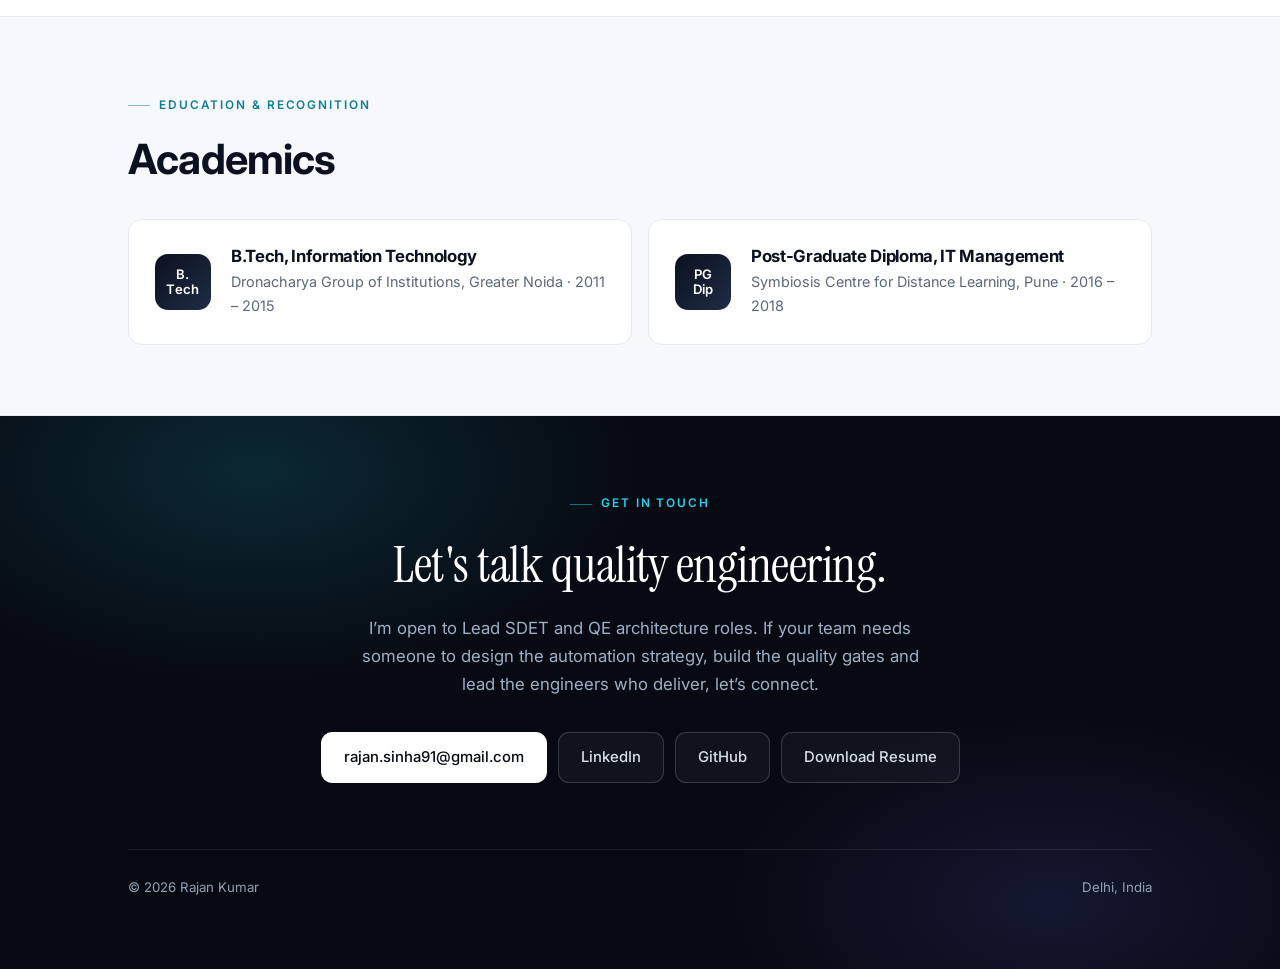
==== commit bcbe9e64: "Status Changes" ====
--- a/index.html
+++ b/index.html
@@ -69,7 +69,7 @@
 <!-- ================= HERO ================= -->
 <section class="hero" id="top" aria-labelledby="hero-h">
   <div class="wrap">
-    <div class="badge"><span class="dot" aria-hidden="true"></span> Open to AI / SDET / Quality Architecture roles · 11+ years of cross-domain experience</div>
+    <div class="badge"><span class="dot" aria-hidden="true"></span> Open to Lead SDET / QE Architect / AI-Enabled Quality Engineering Roles · 11+ Years</div>
     <h1 class="serif" id="hero-h">Rajan <em>Kumar</em></h1>
     <div class="hero-role">
       <span class="sep" aria-hidden="true"></span>SDET<span class="sep" aria-hidden="true"></span>QE Architect<span class="sep" aria-hidden="true"></span>AI-enabled Quality Engineering
@@ -78,7 +78,7 @@
       I design quality systems that scale: <strong>automation architecture</strong> across UI, API and backend layers, <strong>quality gates</strong> that protect delivery, and <strong>AI-assisted workflows</strong> that help teams move faster without losing control.
     </p>
     <p class="hero-lede" style="margin-top:-.2rem;">
-      I led automation across telecom, finance, banking and SaaS enterprises domains, cutting <strong>regression time by ~60%</strong> and production <strong>defects by ~30%</strong>, and now use AI to speed up test generation, triage, and release-risk visibility..
+      I led automation across telecom, finance, banking, IPss and SaaS enterprise domains, cutting <strong>regression time by ~60%</strong> and production <strong>defects by ~30%</strong>, and now use AI to speed up test generation, triage, and release-risk visibility..
     </p>
     <div class="hero-cta">
       <a href="#focus" class="btn btn-light">See what I own</a>
@@ -109,7 +109,7 @@
         </picture>
         <div class="facts">
           <dl>
-            <div class="fact"><dt>Focus</dt><dd>AI / SDET / Quality Architecture</dd></div>
+            <div class="fact"><dt>Focus</dt><dd>Lead SDET · QE Architecture <br>· AI-Enabled Quality</dd></div>
             <div class="fact"><dt>Experience</dt><dd>11+ years</dd></div>
             <div class="fact"><dt>Based in</dt><dd>Delhi, India</dd></div>
           </dl>
--- a/styles.css
+++ b/styles.css
@@ -38,8 +38,8 @@
 .skip:focus{top:12px;}
 
 /* ---------- section scaffolding ---------- */
-section{padding:80px 0;position:relative;}
-#experience,#work{padding:92px 0;}
+section{padding:70px 0;position:relative;}
+#experience,#work{padding:70px 0;}
 .eyebrow{
   display:inline-flex;align-items:center;gap:9px;
   font-size:.74rem;font-weight:600;text-transform:uppercase;letter-spacing:.16em;
@@ -74,7 +74,7 @@
 .burger span{display:block;width:17px;height:1.6px;background:var(--ink);margin:3.5px 0;border-radius:2px;}
 
 /* ---------- hero ---------- */
-.hero{background:var(--dark);color:#c9d3e0;padding:172px 0 96px;overflow:hidden;position:relative;}
+.hero{background:var(--dark);color:#c9d3e0;padding:172px 0 70px;overflow:hidden;position:relative;}
 .hero::before{
   content:"";position:absolute;inset:0;pointer-events:none;
   background:
@@ -214,7 +214,7 @@
 .cs p{font-size:.965rem;margin-bottom:0;}
 
 /* ---------- focus pillars ---------- */
-#focus{padding:80px 0;}
+#focus{padding:70px 0;}
 .pillars{display:grid;grid-template-columns:repeat(3,1fr);gap:16px;margin-top:38px;}
 .pillar{border:1px solid var(--line);border-radius:var(--r);padding:26px;background:#fff;display:flex;flex-direction:column;transition:.2s;}
 .pillar:hover{border-color:#cfd8e3;box-shadow:var(--shadow);}
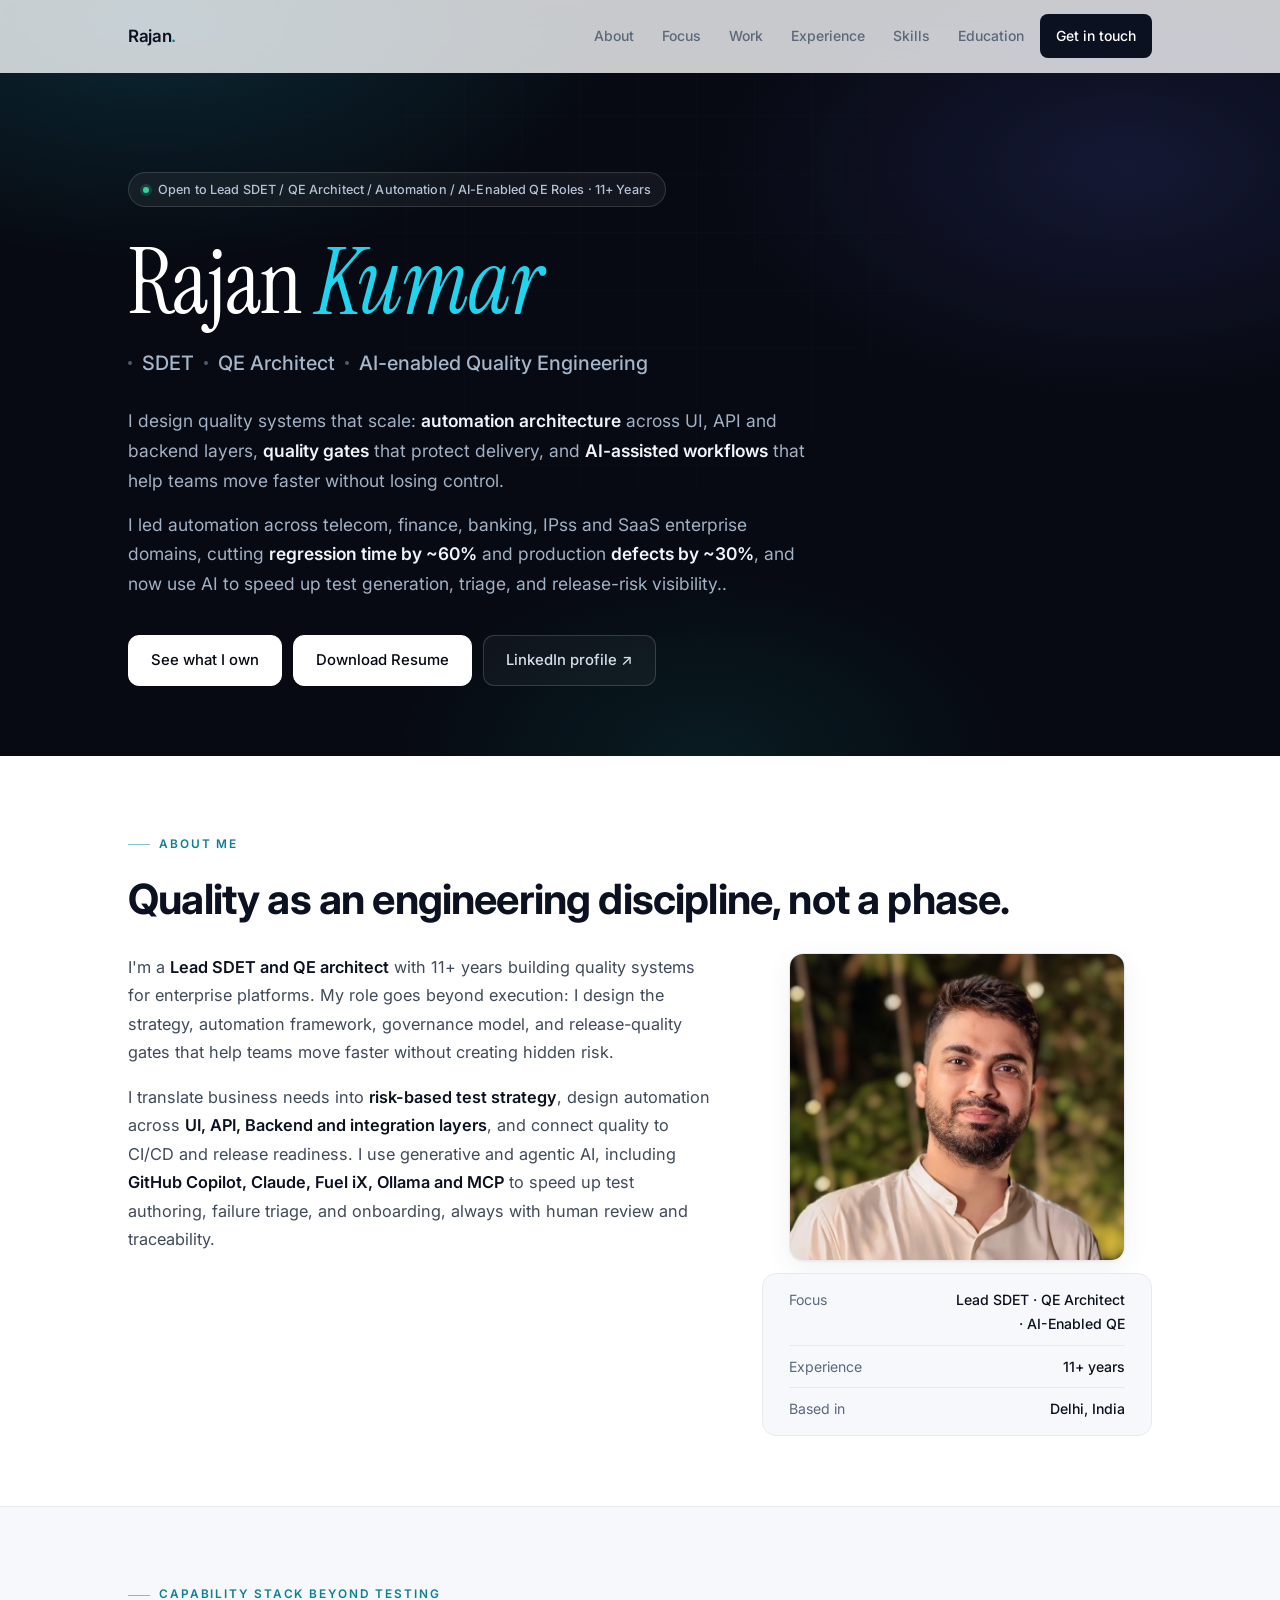
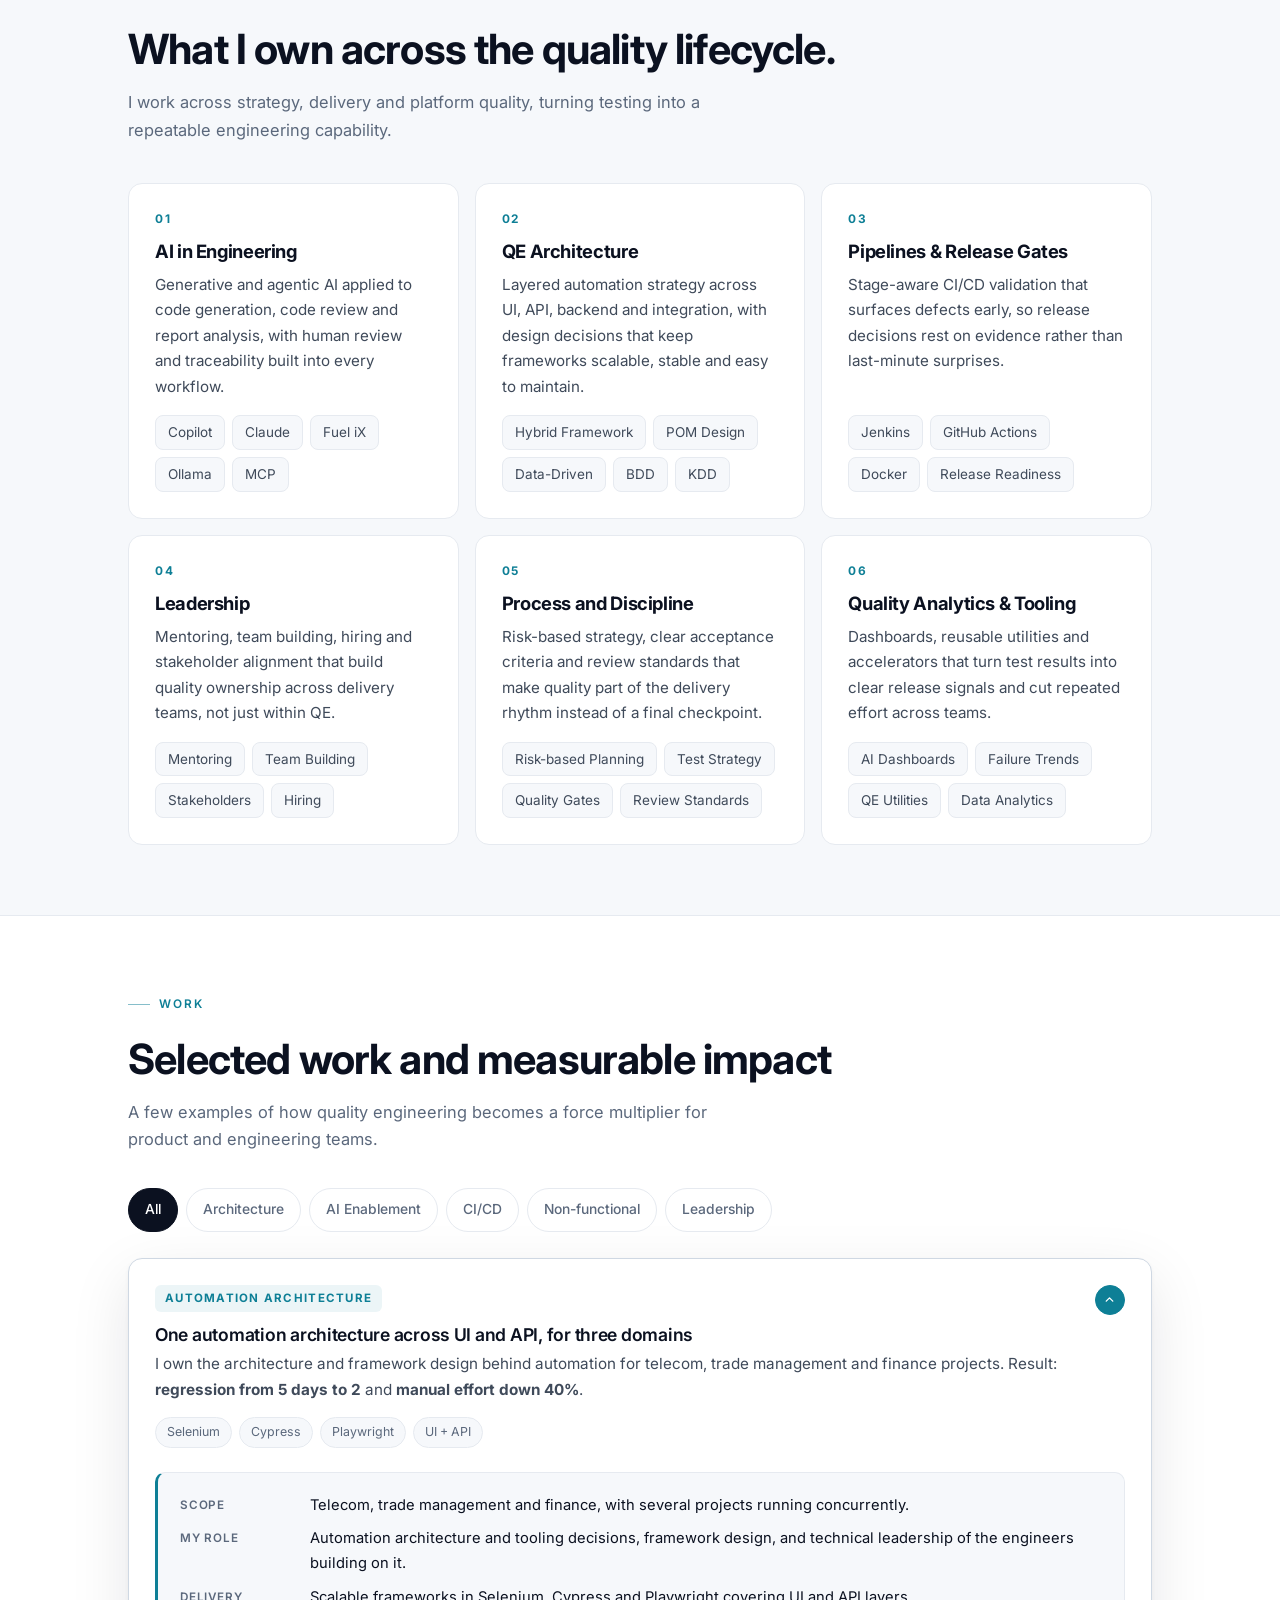
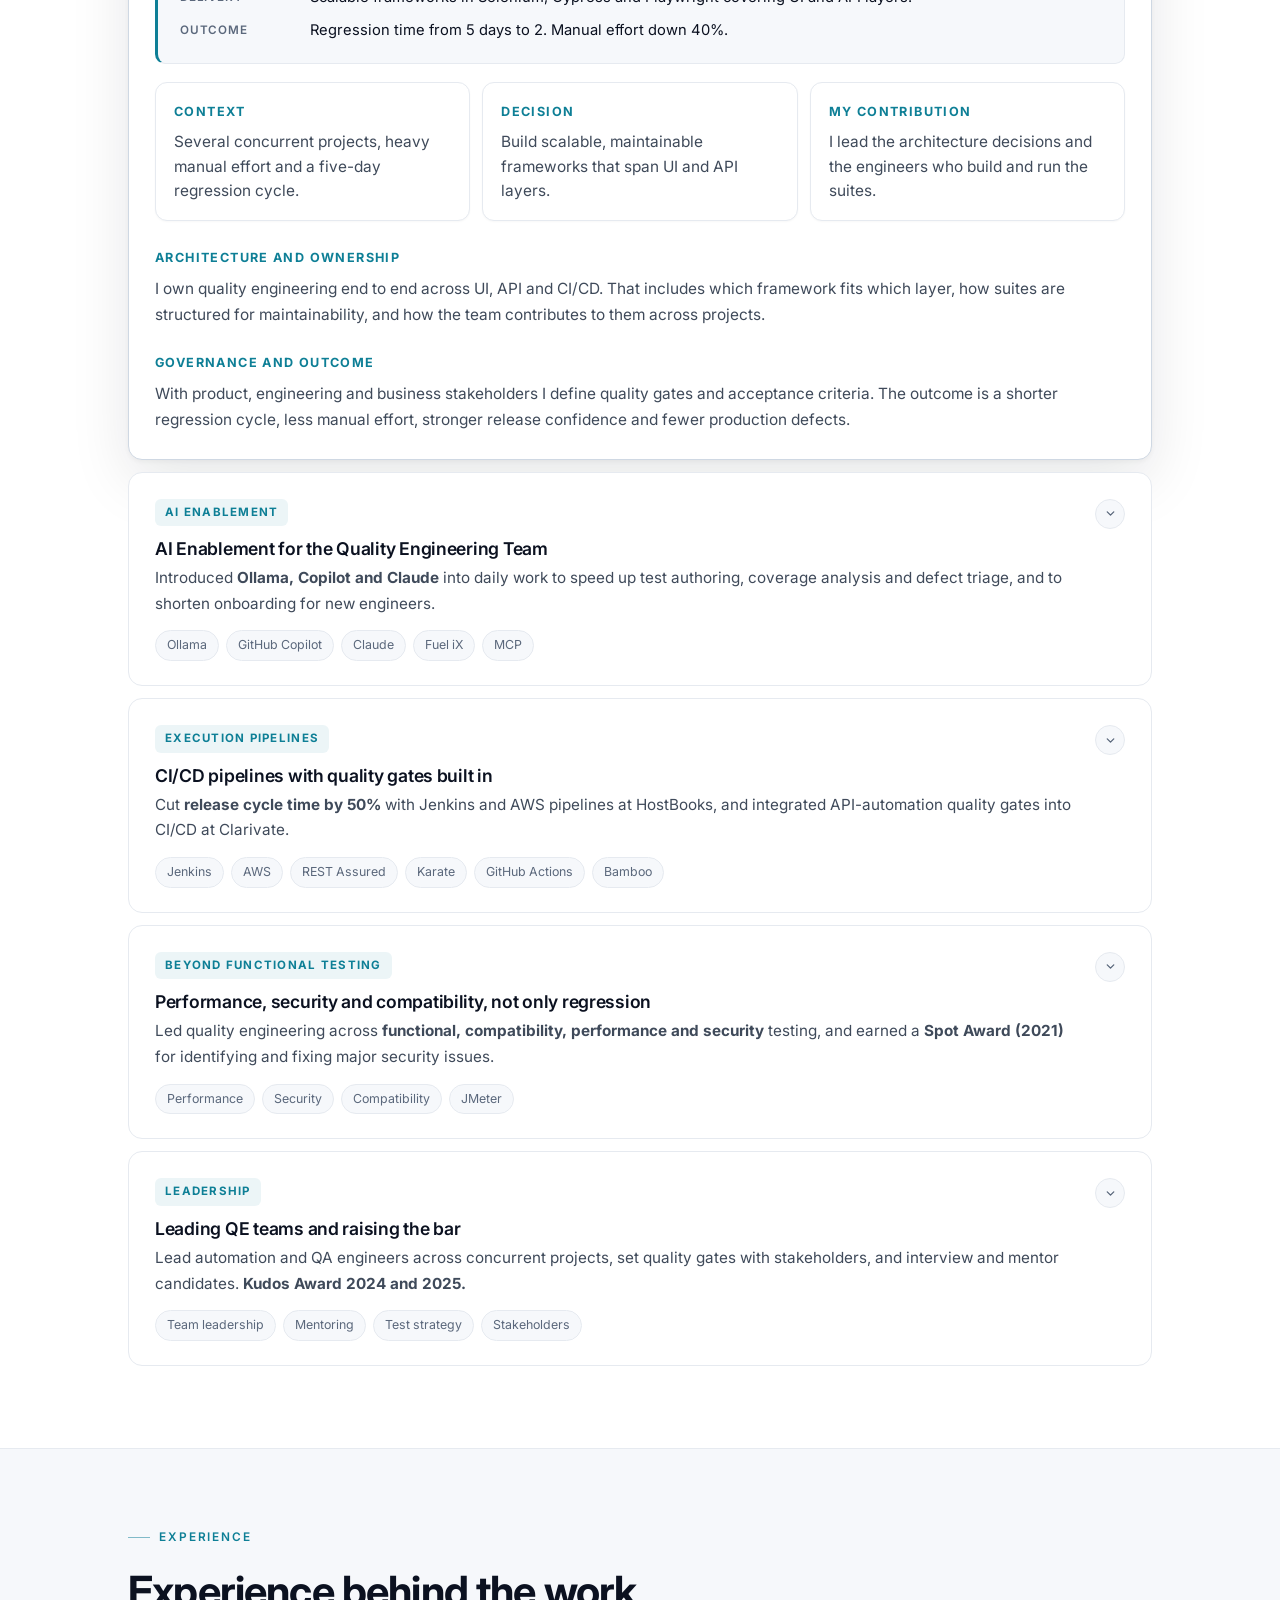
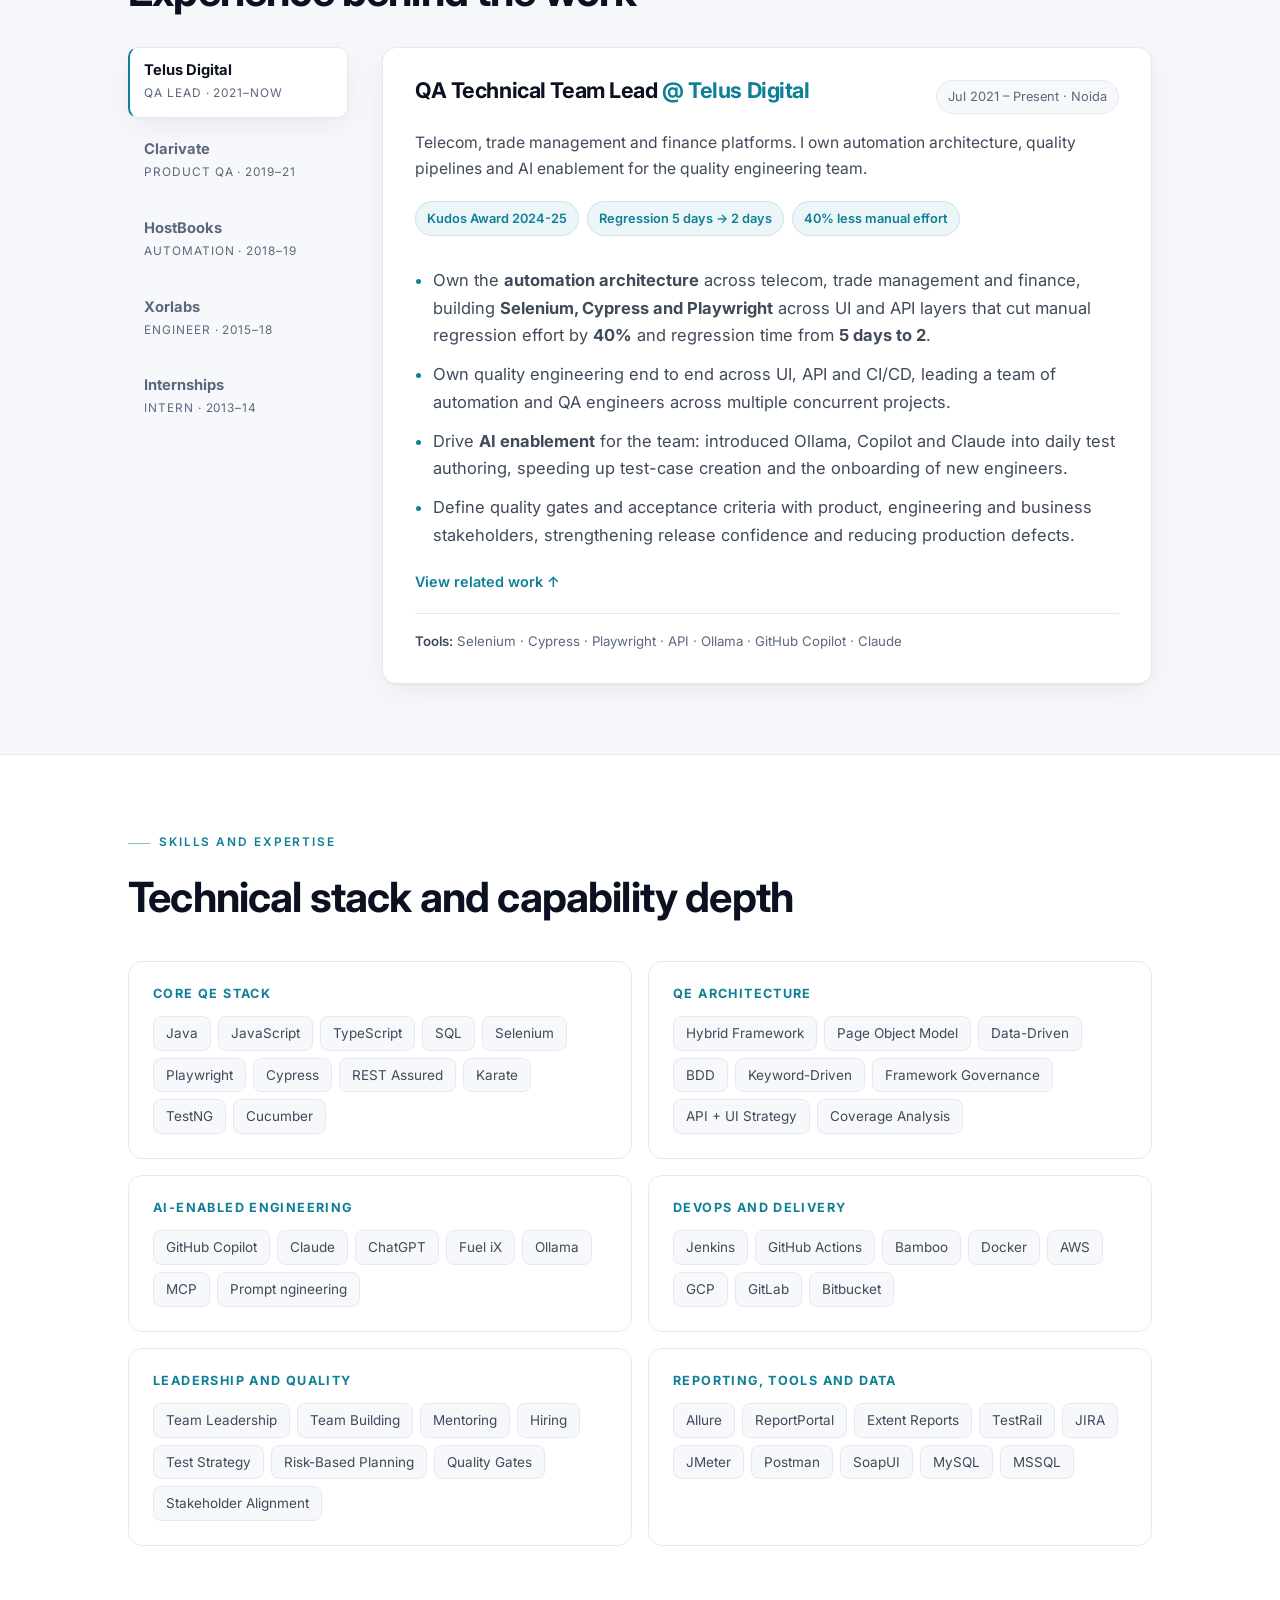
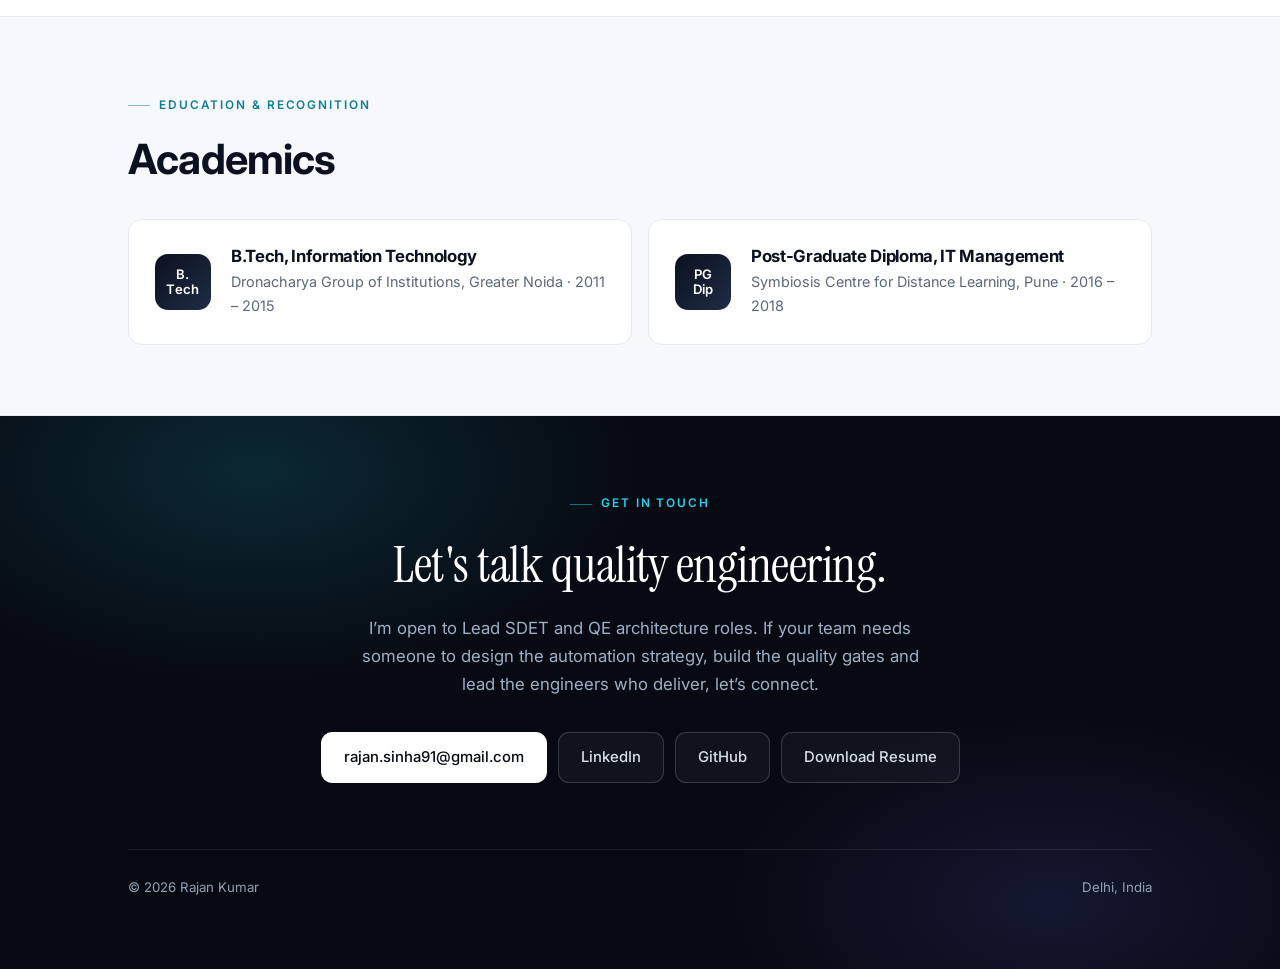
==== commit 85634e3b: "Link and style fixes" ====
--- a/index.html
+++ b/index.html
@@ -69,7 +69,7 @@
 <!-- ================= HERO ================= -->
 <section class="hero" id="top" aria-labelledby="hero-h">
   <div class="wrap">
-    <div class="badge"><span class="dot" aria-hidden="true"></span> Open to Lead SDET / QE Architect / AI-Enabled Quality Engineering Roles · 11+ Years</div>
+    <div class="badge"><span class="dot" aria-hidden="true"></span> Open to Lead SDET / QE Architect / Automation / AI-Enabled QE Roles · 11+ Years</div>
     <h1 class="serif" id="hero-h">Rajan <em>Kumar</em></h1>
     <div class="hero-role">
       <span class="sep" aria-hidden="true"></span>SDET<span class="sep" aria-hidden="true"></span>QE Architect<span class="sep" aria-hidden="true"></span>AI-enabled Quality Engineering
@@ -82,7 +82,7 @@
     </p>
     <div class="hero-cta">
       <a href="#focus" class="btn btn-light">See what I own</a>
-      <a href="Rajan_Kumar_SDET_Resume.pdf" download class="btn btn-light">Download Resume</a>
+      <a href="https://drive.google.com/file/d/1A5pc-9ZlTEwnvkPJPdArxPloURaoHNIJ/view?usp=sharing" target="_blank" rel="noopener" class="btn btn-light">Download Resume</a>
       <a href="https://linkedin.com/in/errajankumar" target="_blank" rel="noopener" class="btn btn-ghost">LinkedIn profile ↗</a>
     </div>
   </div>
@@ -109,7 +109,7 @@
         </picture>
         <div class="facts">
           <dl>
-            <div class="fact"><dt>Focus</dt><dd>Lead SDET · QE Architecture <br>· AI-Enabled Quality</dd></div>
+            <div class="fact"><dt>Focus</dt><dd>Lead SDET · QE Architect <br>· AI-Enabled QE</dd></div>
             <div class="fact"><dt>Experience</dt><dd>11+ years</dd></div>
             <div class="fact"><dt>Based in</dt><dd>Delhi, India</dd></div>
           </dl>
@@ -502,7 +502,7 @@
         <a href="mailto:rajan.sinha91@gmail.com" class="btn btn-light">rajan.sinha91@gmail.com</a>
         <a href="https://linkedin.com/in/errajankumar" target="_blank" rel="noopener" class="btn btn-ghost">LinkedIn</a>
         <a href="https://github.com/dvirusway" target="_blank" rel="noopener" class="btn btn-ghost">GitHub</a>
-        <a href="Rajan_Kumar_SDET_Resume.pdf" download class="btn btn-ghost">Download Resume</a>
+        <a href="https://drive.google.com/file/d/1A5pc-9ZlTEwnvkPJPdArxPloURaoHNIJ/view?usp=sharing" target="_blank" rel="noopener" class="btn btn-ghost">Download Resume</a>
       </div>
     </div>
     <footer class="foot">
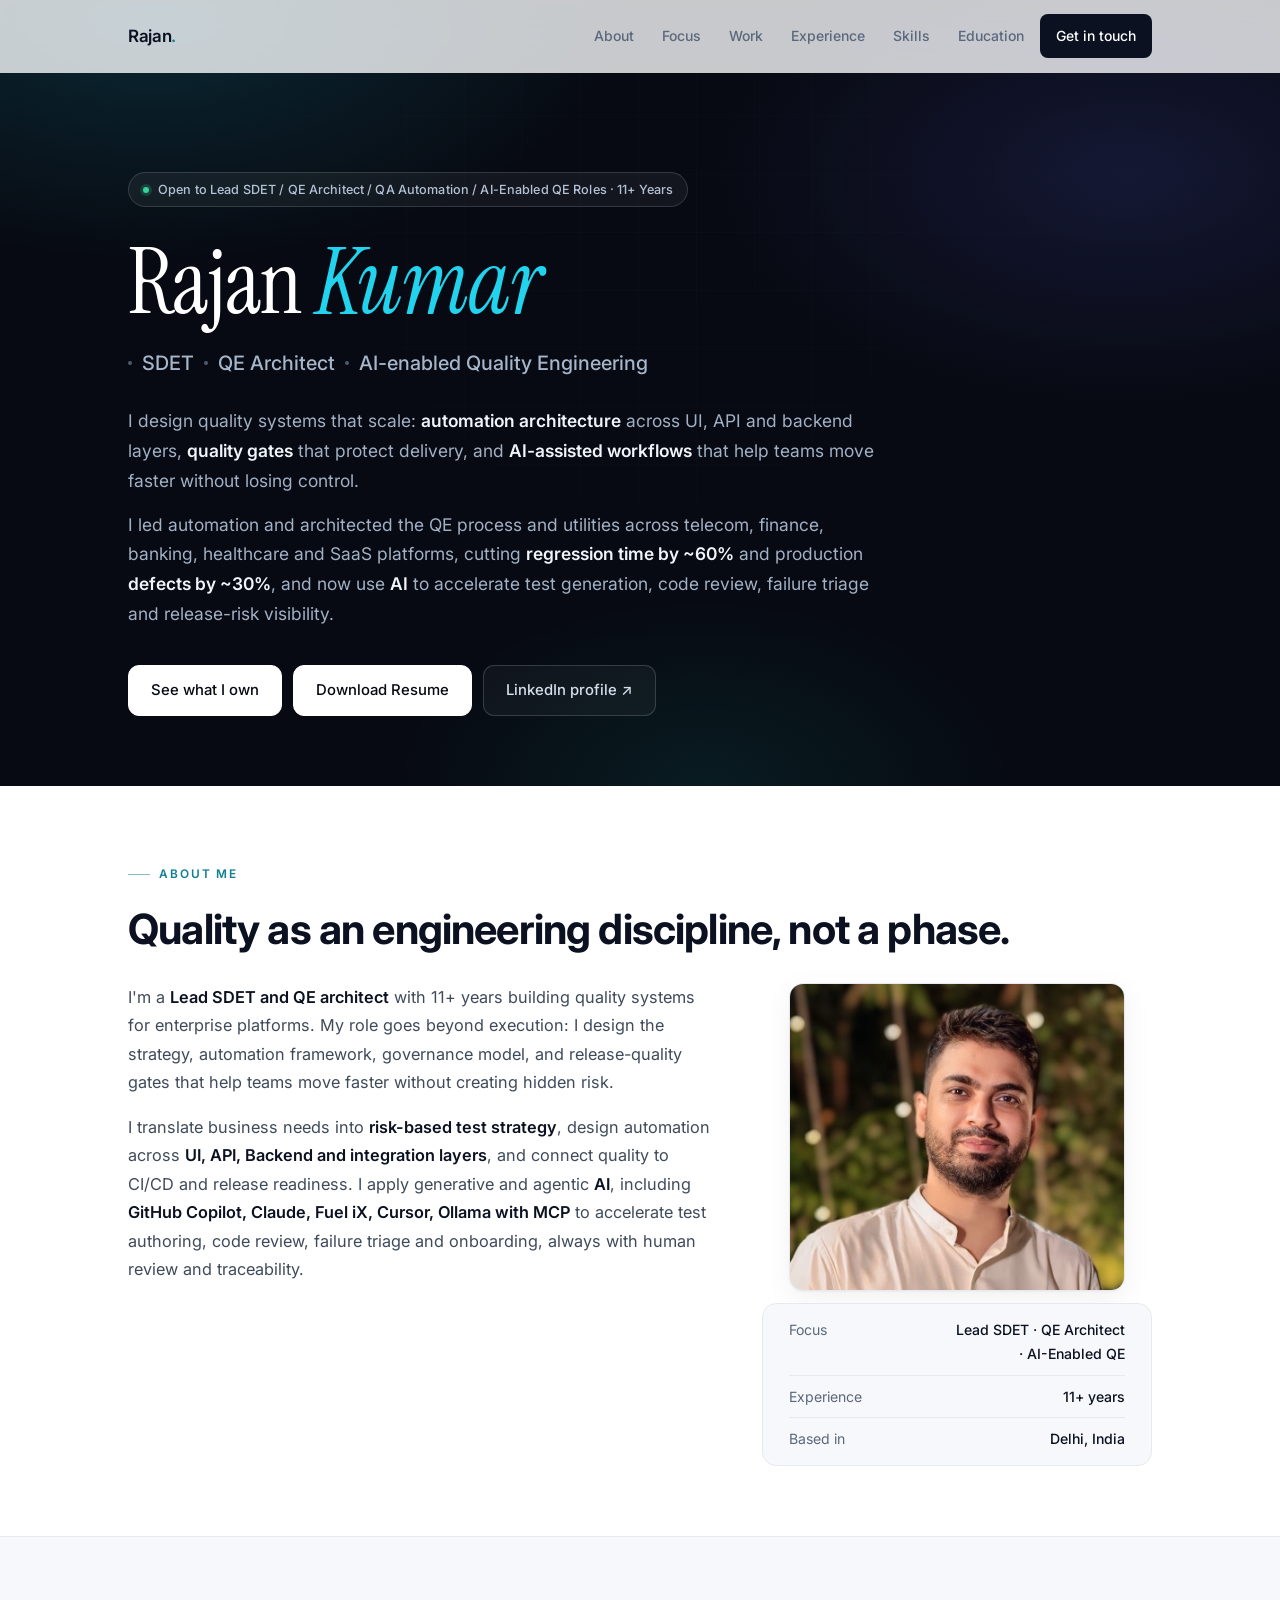
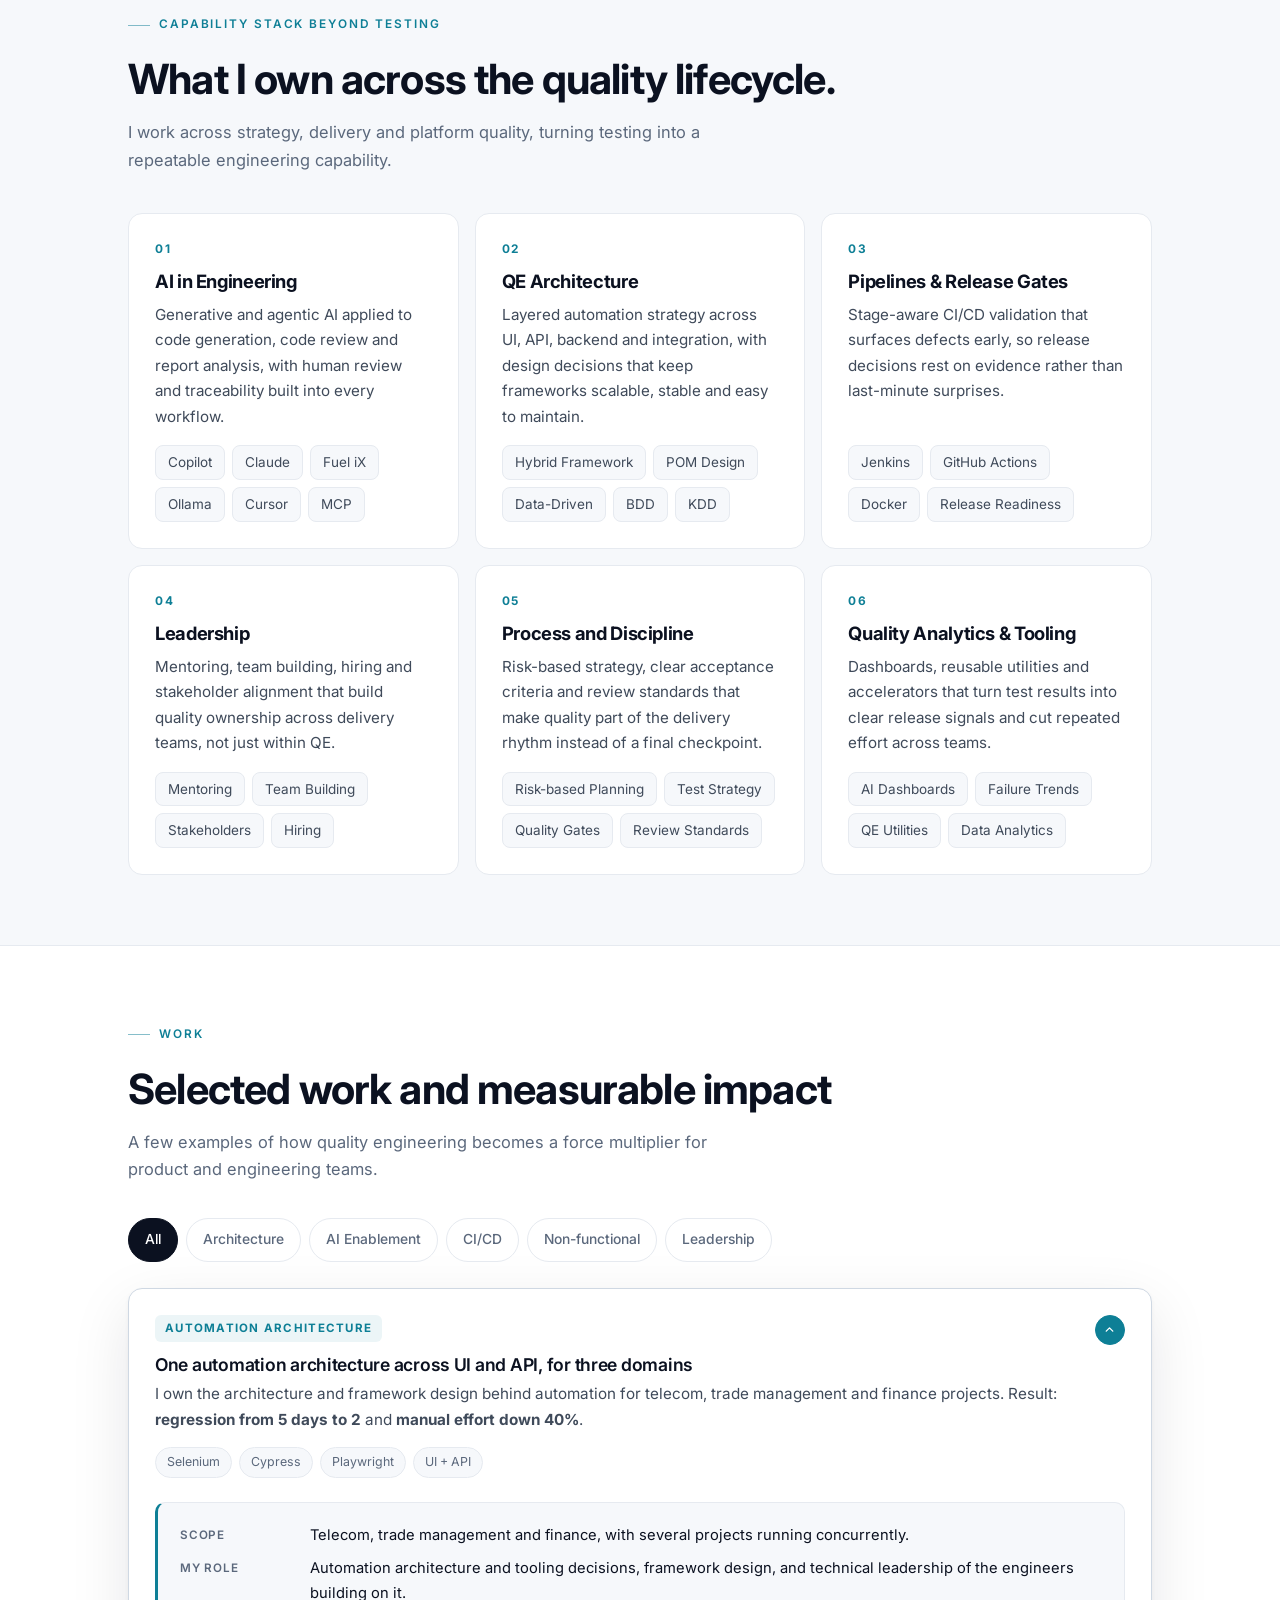
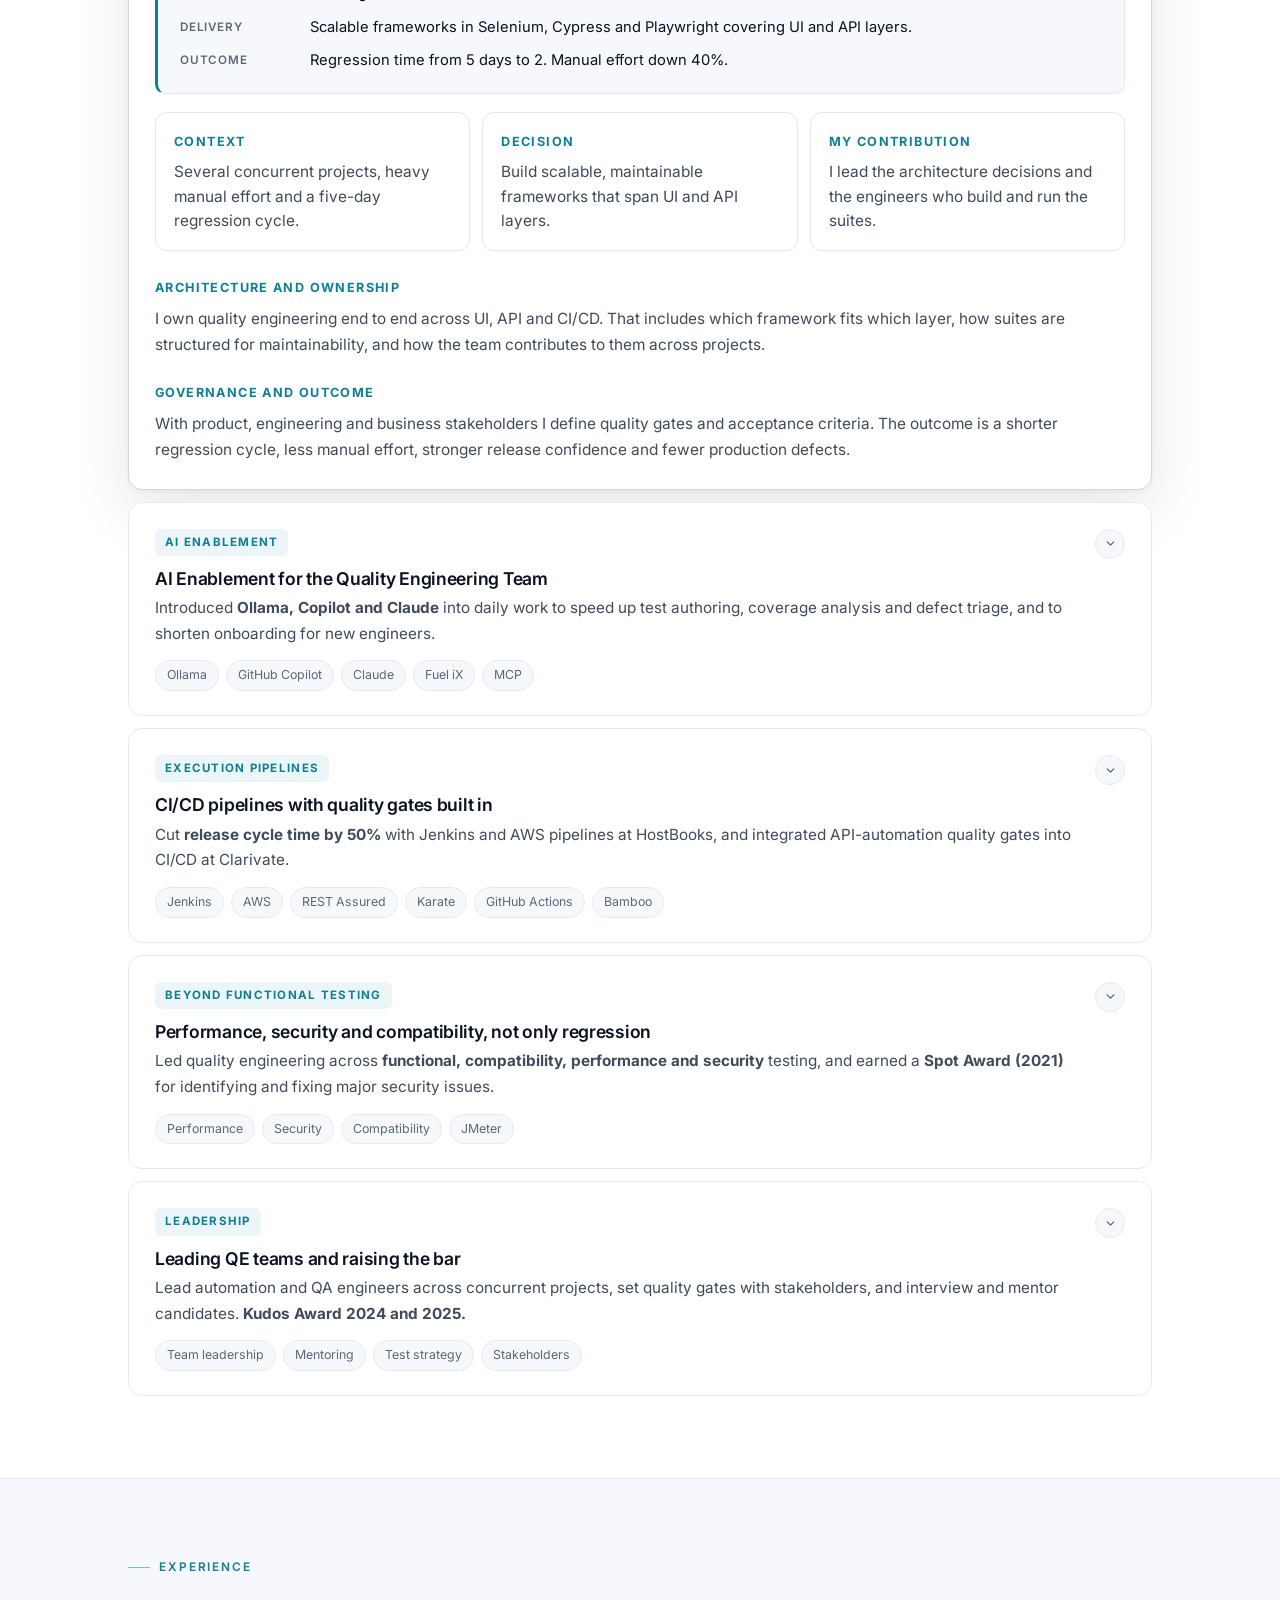
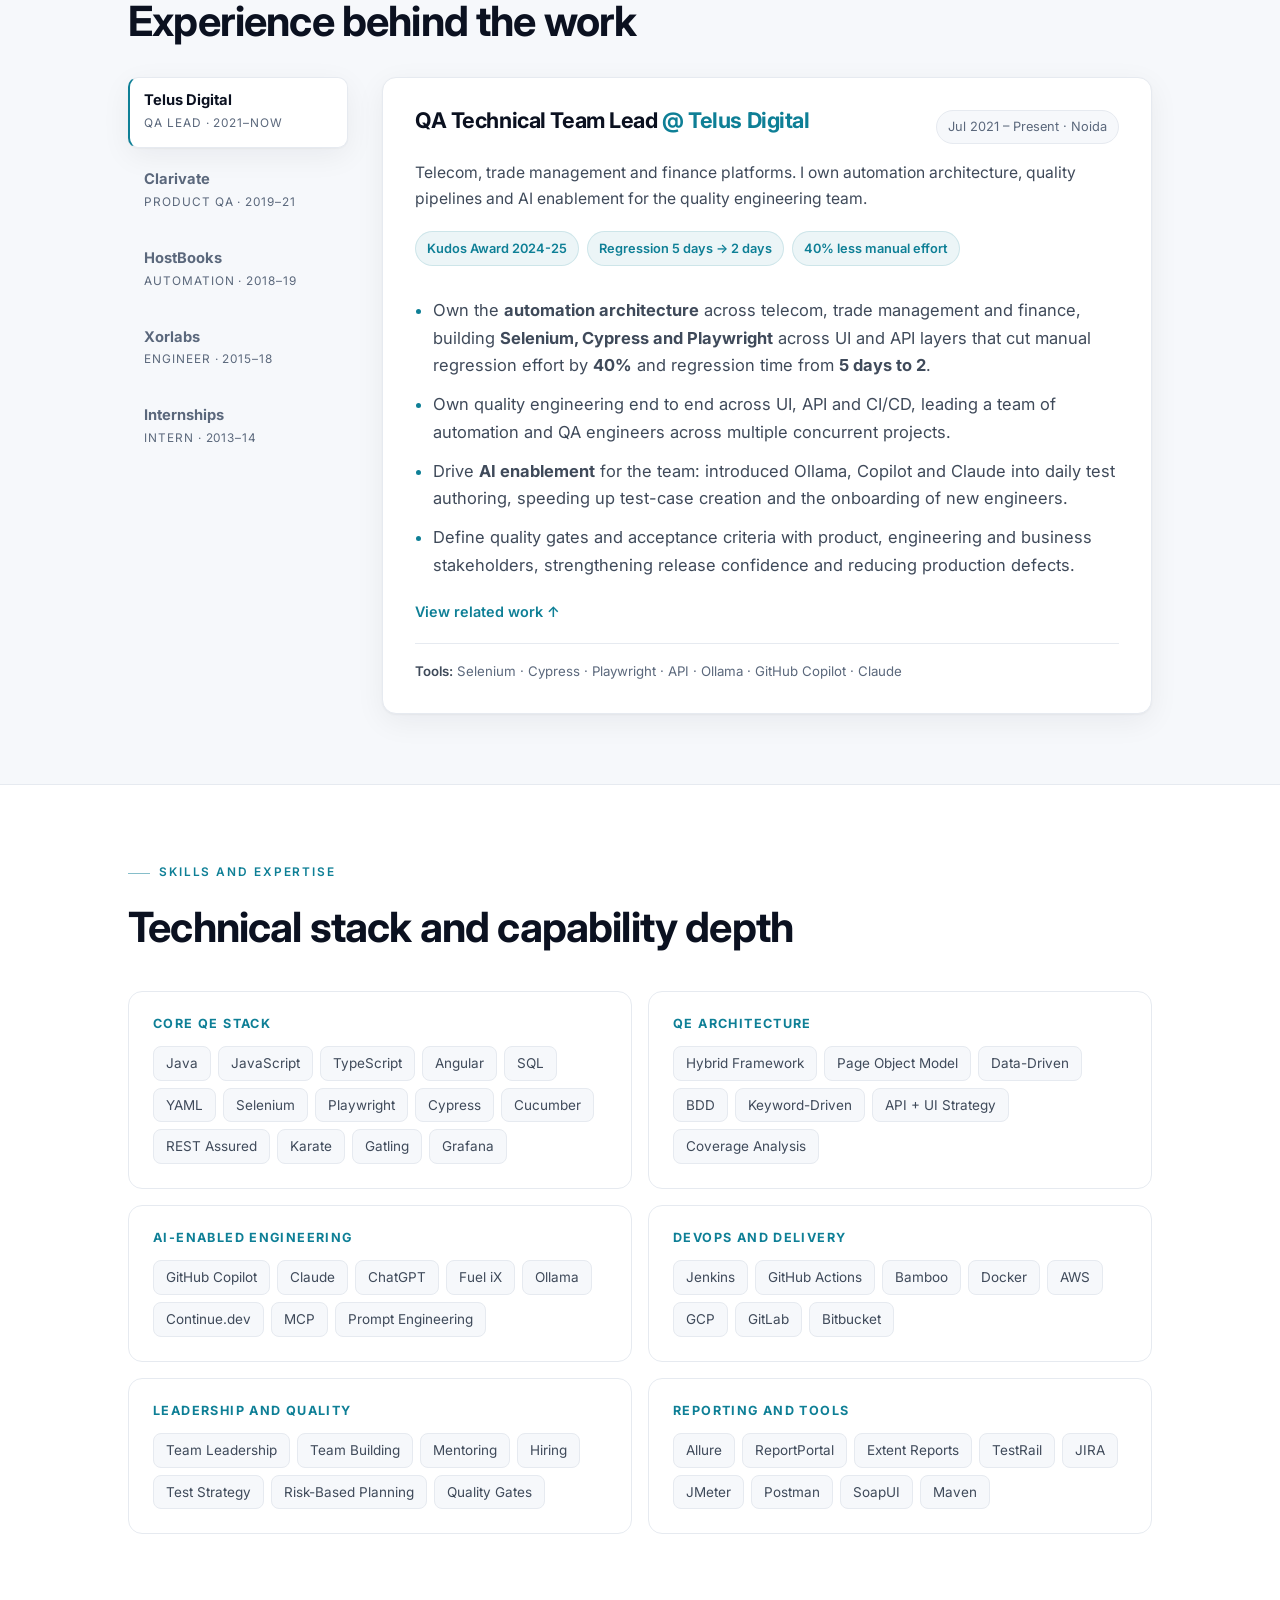
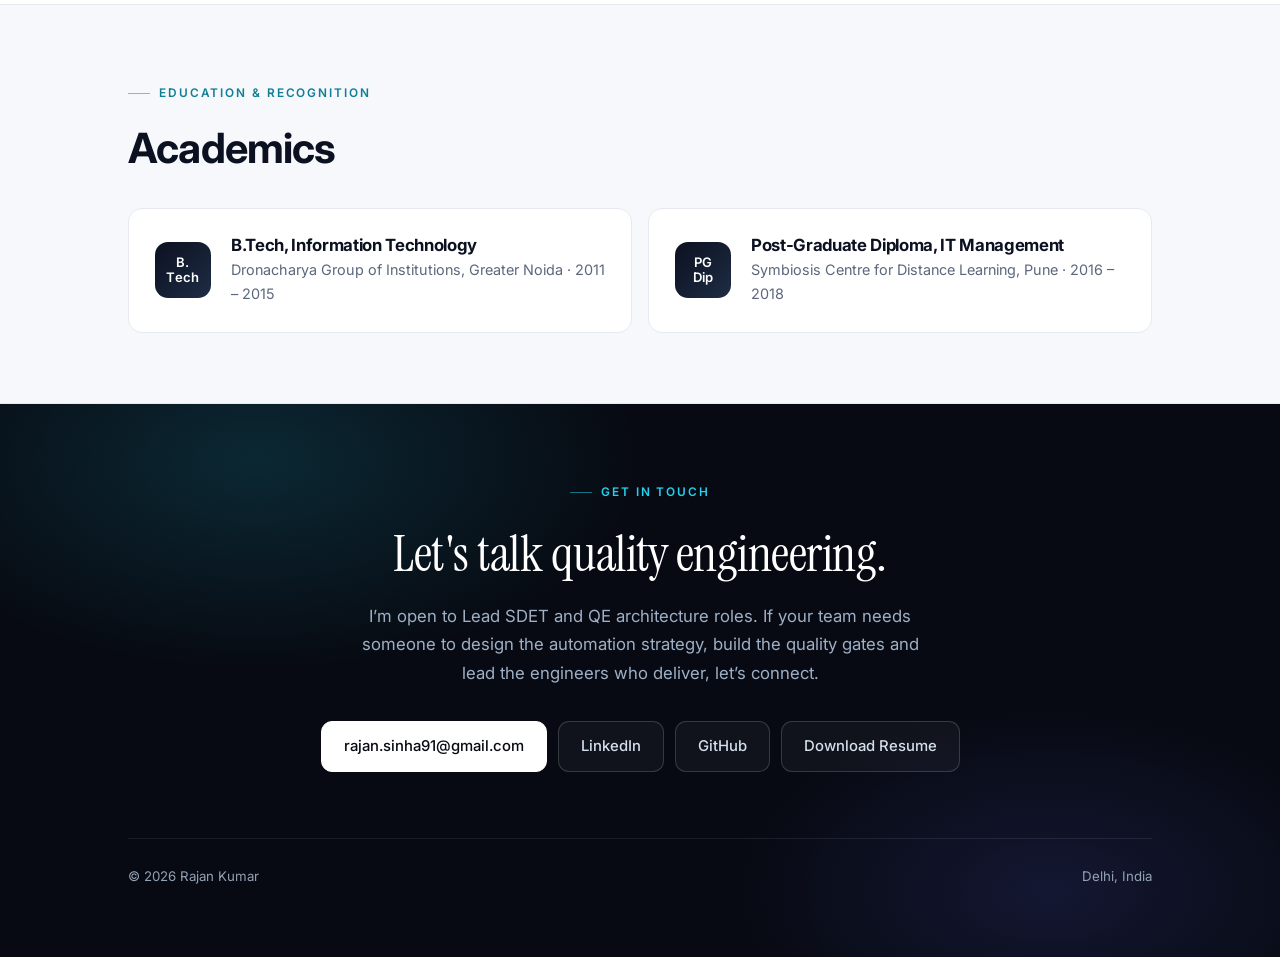
==== commit e8198e61: "Code Improvement" ====
--- a/index.html
+++ b/index.html
@@ -1,32 +1,60 @@
 <!DOCTYPE html>
 <html lang="en">
+
 <head>
-<meta charset="utf-8">
-<meta name="viewport" content="width=device-width, initial-scale=1">
-<title>Rajan Kumar — Lead SDET | Automation Architect | AI-Powered Quality Engineering</title>
-<meta name="description" content="Lead SDET and automation architect with 11+ years designing end-to-end quality engineering: automation architecture, CI/CD quality gates and AI enablement for telecom, finance and trade management platforms.">
-<meta name="author" content="Rajan Kumar">
-<meta name="theme-color" content="#070a12">
-<meta property="og:type" content="website">
-<meta property="og:site_name" content="Rajan Kumar">
-<meta property="og:title" content="Rajan Kumar — Lead SDET and Automation Test Architect">
-<meta property="og:description" content="Automation architecture, CI/CD quality gates and AI enablement. 11+ years of quality engineering across telecom, finance and trade management.">
-<meta name="twitter:card" content="summary">
-<meta name="twitter:title" content="Rajan Kumar — Lead SDET and Automation Test Architect">
-<meta name="twitter:description" content="Automation architecture, QA, QE, CI/CD quality gates and AI enablement.">
-<link rel="icon" href="data:image/svg+xml,<svg xmlns='http://www.w3.org/2000/svg' viewBox='0 0 100 100'><rect width='100' height='100' rx='22' fill='%23070a12'/><text y='68' x='50' text-anchor='middle' font-size='56' font-family='Georgia,serif' fill='%2322d3ee'>R</text></svg>">
-<link rel="preconnect" href="https://fonts.googleapis.com">
-<link rel="preconnect" href="https://fonts.gstatic.com" crossorigin>
-<link href="https://fonts.googleapis.com/css2?family=Instrument+Serif:ital@0;1&family=Inter:wght@400;500;600;700&display=swap" rel="stylesheet">
-<noscript><style>
-.rv{opacity:1!important;transform:none!important;}
-.acc-body{max-height:none!important;}
-.exp-panel{display:block!important;margin-bottom:16px;}
-.exp-tabs,.filters,.burger{display:none!important;}
-.nav-links{display:flex!important;position:static!important;flex-wrap:wrap;}
-</style></noscript>
-<link rel="stylesheet" href="styles.css">
-<script type="application/ld+json">
+  <meta charset="utf-8">
+  <meta name="viewport" content="width=device-width, initial-scale=1">
+  <title>Rajan Kumar — Lead SDET | QE Architect | QA Automation | AI-Powered Quality Engineering</title>
+  <meta name="description"
+    content="Lead SDET and automation architect with 11+ years designing end-to-end quality engineering: automation architecture, CI/CD quality gates and AI enablement for telecom, finance and trade management platforms.">
+  <meta name="author" content="Rajan Kumar">
+  <meta name="theme-color" content="#070a12">
+  <meta property="og:type" content="website">
+  <meta property="og:site_name" content="Rajan Kumar">
+  <meta property="og:title" content="Rajan Kumar — Lead SDET and Automation Test Architect">
+  <meta property="og:description"
+    content="Automation architecture, CI/CD quality gates and AI enablement. 11+ years of quality engineering across telecom, finance and trade management.">
+  <meta name="twitter:card" content="summary">
+  <meta name="twitter:title" content="Rajan Kumar — Lead SDET and Automation Test Architect">
+  <meta name="twitter:description" content="Automation architecture, QA, QE, CI/CD quality gates and AI enablement.">
+  <link rel="icon"
+    href="data:image/svg+xml,<svg xmlns='http://www.w3.org/2000/svg' viewBox='0 0 100 100'><rect width='100' height='100' rx='22' fill='%23070a12'/><text y='68' x='50' text-anchor='middle' font-size='56' font-family='Georgia,serif' fill='%2322d3ee'>R</text></svg>">
+  <link rel="preconnect" href="https://fonts.googleapis.com">
+  <link rel="preconnect" href="https://fonts.gstatic.com" crossorigin>
+  <link
+    href="https://fonts.googleapis.com/css2?family=Instrument+Serif:ital@0;1&family=Inter:wght@400;500;600;700&display=swap"
+    rel="stylesheet">
+  <noscript>
+    <style>
+      .rv {
+        opacity: 1 !important;
+        transform: none !important;
+      }
+
+      .acc-body {
+        max-height: none !important;
+      }
+
+      .exp-panel {
+        display: block !important;
+        margin-bottom: 16px;
+      }
+
+      .exp-tabs,
+      .filters,
+      .burger {
+        display: none !important;
+      }
+
+      .nav-links {
+        display: flex !important;
+        position: static !important;
+        flex-wrap: wrap;
+      }
+    </style>
+  </noscript>
+  <link rel="stylesheet" href="styles.css">
+  <script type="application/ld+json">
 {
   "@context": "https://schema.org",
   "@type": "Person",
@@ -44,476 +72,710 @@
 }
 </script>
 </head>
+
 <body>
-<a class="skip" href="#main">Skip to main content</a>
-
-<!-- ================= NAV ================= -->
-<nav id="nav" aria-label="Primary">
-  <div class="nav-in">
-    <a href="#top" class="brand">Rajan<span>.</span></a>
-    <button class="burger" id="burger" type="button" aria-label="Menu" aria-controls="navlinks" aria-expanded="false"><span></span><span></span><span></span></button>
-    <div class="nav-links" id="navlinks">
-      <a href="#about">About</a>
-      <a href="#focus">Focus</a>
-      <a href="#work">Work</a>
-      <a href="#experience">Experience</a>
-      <a href="#skills">Skills</a>
-      <a href="#education">Education</a>
-      <a href="#contact" class="nav-cta">Get in touch</a>
+  <a class="skip" href="#main">Skip to main content</a>
+
+  <!-- ================= NAV ================= -->
+  <nav id="nav" aria-label="Primary">
+    <div class="nav-in">
+      <a href="#top" class="brand">Rajan<span>.</span></a>
+      <button class="burger" id="burger" type="button" aria-label="Menu" aria-controls="navlinks"
+        aria-expanded="false"><span></span><span></span><span></span></button>
+      <div class="nav-links" id="navlinks">
+        <a href="#about">About</a>
+        <a href="#focus">Focus</a>
+        <a href="#work">Work</a>
+        <a href="#experience">Experience</a>
+        <a href="#skills">Skills</a>
+        <a href="#education">Education</a>
+        <a href="#contact" class="nav-cta">Get in touch</a>
+      </div>
     </div>
-  </div>
-</nav>
-
-<main id="main">
-
-<!-- ================= HERO ================= -->
-<section class="hero" id="top" aria-labelledby="hero-h">
-  <div class="wrap">
-    <div class="badge"><span class="dot" aria-hidden="true"></span> Open to Lead SDET / QE Architect / Automation / AI-Enabled QE Roles · 11+ Years</div>
-    <h1 class="serif" id="hero-h">Rajan <em>Kumar</em></h1>
-    <div class="hero-role">
-      <span class="sep" aria-hidden="true"></span>SDET<span class="sep" aria-hidden="true"></span>QE Architect<span class="sep" aria-hidden="true"></span>AI-enabled Quality Engineering
-    </div>
-    <p class="hero-lede">
-      I design quality systems that scale: <strong>automation architecture</strong> across UI, API and backend layers, <strong>quality gates</strong> that protect delivery, and <strong>AI-assisted workflows</strong> that help teams move faster without losing control.
-    </p>
-    <p class="hero-lede" style="margin-top:-.2rem;">
-      I led automation across telecom, finance, banking, IPss and SaaS enterprise domains, cutting <strong>regression time by ~60%</strong> and production <strong>defects by ~30%</strong>, and now use AI to speed up test generation, triage, and release-risk visibility..
-    </p>
-    <div class="hero-cta">
-      <a href="#focus" class="btn btn-light">See what I own</a>
-      <a href="https://drive.google.com/file/d/1A5pc-9ZlTEwnvkPJPdArxPloURaoHNIJ/view?usp=sharing" target="_blank" rel="noopener" class="btn btn-light">Download Resume</a>
-      <a href="https://linkedin.com/in/errajankumar" target="_blank" rel="noopener" class="btn btn-ghost">LinkedIn profile ↗</a>
-    </div>
-  </div>
-</section>
-
-<!-- ================= ABOUT ================= -->
-<section id="about" aria-labelledby="about-h">
-  <div class="wrap">
-    <div class="rv">
-      <div class="eyebrow">About me</div>
-      <h2 class="s-title" id="about-h">Quality as an engineering discipline, not a phase.</h2>
-    </div>
-    <div class="about-grid">
-      <div class="about-body rv">
-        <p>I'm a <strong>Lead SDET and QE architect</strong> with 11+ years building quality systems for enterprise platforms. My role goes beyond execution: I design the strategy, automation framework, governance model, and release-quality gates that help teams move faster without creating hidden risk.</p>
-        <p>I translate business needs into <strong>risk-based test strategy</strong>, design automation across <strong>UI, API, Backend and integration layers</strong>, and connect quality to CI/CD and release readiness. 
-          I use generative and agentic AI, including <strong>GitHub Copilot, Claude, Fuel iX, Ollama and MCP</strong> to speed up test authoring, failure triage, and onboarding, always with human review and traceability.</p>
-      </div>
-      <div class="rv about-side">
-        <!-- Add a photo named rajan.jpg (and optionally rajan.webp) next to this file. If it is missing, the image hides itself. -->
-        <picture>
-          <source srcset="rajan.webp" type="image/webp">
-          <img class="portrait" src="rajan.jpg" alt="Portrait of Rajan Kumar" loading="lazy" decoding="async" onerror="this.closest('picture').style.display='none'">
-        </picture>
-        <div class="facts">
-          <dl>
-            <div class="fact"><dt>Focus</dt><dd>Lead SDET · QE Architect <br>· AI-Enabled QE</dd></div>
-            <div class="fact"><dt>Experience</dt><dd>11+ years</dd></div>
-            <div class="fact"><dt>Based in</dt><dd>Delhi, India</dd></div>
-          </dl>
-        </div>
-      </div>
-    </div>
-  </div>
-</section>
-
-<!-- ================= FOCUS ================= -->
-<section id="focus" aria-labelledby="focus-h" style="background:var(--soft);border-top:1px solid var(--line);border-bottom:1px solid var(--line);">
-  <div class="wrap">
-    <div class="rv">
-      <div class="eyebrow">Capability stack beyond testing</div>
-      <h2 class="s-title" id="focus-h">What I own across the quality lifecycle.</h2>
-      <p class="s-sub">I work across strategy, delivery and platform quality, turning testing into a repeatable engineering capability.</p>
-    </div>
-    <div class="pillars">
-      <article class="pillar rv">
-        <span class="n">01</span>
-        <h3>AI in Engineering</h3>
-        <p>Generative and agentic AI applied to code generation, code review and report analysis, with human review and traceability built into every workflow.</p>
-        <ul class="pills"><li class="pill">Copilot</li><li class="pill">Claude</li><li class="pill">Fuel iX</li><li class="pill">Ollama</li><li class="pill">MCP</li></ul>
-      </article>
-      <article class="pillar rv">
-        <span class="n">02</span>
-        <h3>QE Architecture</h3>
-        <p>Layered automation strategy across UI, API, backend and integration, with design decisions that keep frameworks scalable, stable and easy to maintain.</p>
-        <ul class="pills"><li class="pill">Hybrid Framework</li><li class="pill">POM Design</li><li class="pill">Data-Driven</li><li class="pill">BDD</li><li class="pill">KDD</li></ul>
-      </article>
-      <article class="pillar rv">
-        <span class="n">03</span>
-        <h3>Pipelines & Release Gates</h3>
-        <p>Stage-aware CI/CD validation that surfaces defects early, so release decisions rest on evidence rather than last-minute surprises.</p>
-        <ul class="pills"><li class="pill">Jenkins</li><li class="pill">GitHub Actions</li><li class="pill">Docker</li><li class="pill">Release Readiness</li></ul>
-      </article>
-      <article class="pillar rv">
-        <span class="n">04</span>
-        <h3>Leadership</h3>
-        <p>Mentoring, team building, hiring and stakeholder alignment that build quality ownership across delivery teams, not just within QE.</p>
-        <ul class="pills"><li class="pill">Mentoring</li><li class="pill">Team Building</li><li class="pill">Stakeholders</li><li class="pill">Hiring</li></ul>
-      </article>
-      <article class="pillar rv">
-        <span class="n">05</span>
-        <h3>Process and Discipline</h3>
-        <p>Risk-based strategy, clear acceptance criteria and review standards that make quality part of the delivery rhythm instead of a final checkpoint.</p>
-        <ul class="pills"><li class="pill">Risk-based Planning</li><li class="pill">Test Strategy</li><li class="pill">Quality Gates</li><li class="pill">Review Standards</li></ul>
-      </article>
-      <article class="pillar rv">
-        <span class="n">06</span>
-        <h3>Quality Analytics & Tooling</h3>
-        <p>Dashboards, reusable utilities and accelerators that turn test results into clear release signals and cut repeated effort across teams.</p>
-        <ul class="pills"><li class="pill">AI Dashboards</li><li class="pill">Failure Trends</li><li class="pill">QE Utilities</li><li class="pill">Data Analytics</li></ul>
-      </article>
-    </div>
-  </div>
-</section>
-
-<!-- ================= WORK ================= -->
-<section id="work" aria-labelledby="work-h">
-  <div class="wrap">
-    <div class="rv">
-      <div class="eyebrow">Work</div>
-      <h2 class="s-title" id="work-h">Selected work and measurable impact</h2>
-      <p class="s-sub">A few examples of how quality engineering becomes a force multiplier for product and engineering teams.</p>
-    </div>
-
-    <div class="filters rv" role="group" aria-label="Filter work">
-      <button class="chipbtn on" type="button" aria-pressed="true" data-f="all">All</button>
-      <button class="chipbtn" type="button" aria-pressed="false" data-f="architecture">Architecture</button>
-      <button class="chipbtn" type="button" aria-pressed="false" data-f="ai">AI Enablement</button>
-      <button class="chipbtn" type="button" aria-pressed="false" data-f="cicd">CI/CD</button>
-      <button class="chipbtn" type="button" aria-pressed="false" data-f="nonfunctional">Non-functional</button>
-      <button class="chipbtn" type="button" aria-pressed="false" data-f="leadership">Leadership</button>
-    </div>
-
-    <div class="acc rv open" data-type="architecture">
-      <button class="acc-head" type="button" aria-expanded="true" aria-controls="case-arch-body">
-        <div class="acc-main">
-          <div class="kicker">Automation Architecture</div>
-          <div class="acc-top"><h3 class="acc-title">One automation architecture across UI and API, for three domains</h3></div>
-          <p class="acc-sum">I own the architecture and framework design behind automation for telecom, trade management and finance projects. Result: <b>regression from 5 days to 2</b> and <b>manual effort down 40%</b>.</p>
-          <div class="tags"><span class="tag">Selenium</span><span class="tag">Cypress</span><span class="tag">Playwright</span><span class="tag">UI + API</span></div>
-        </div>
-        <span class="chev"><svg aria-hidden="true" focusable="false" viewBox="0 0 24 24" fill="none" stroke-width="2.5" stroke-linecap="round" stroke-linejoin="round"><polyline points="6 9 12 15 18 9"/></svg></span>
-      </button>
-      <div class="acc-body" id="case-arch-body">
-        <div class="acc-inner cs">
-          <div class="tldr"><dl>
-            <dt>Scope</dt><dd>Telecom, trade management and finance, with several projects running concurrently.</dd>
-            <dt>My role</dt><dd>Automation architecture and tooling decisions, framework design, and technical leadership of the engineers building on it.</dd>
-            <dt>Delivery</dt><dd>Scalable frameworks in Selenium, Cypress and Playwright covering UI and API layers.</dd>
-            <dt>Outcome</dt><dd>Regression time from 5 days to 2. Manual effort down 40%.</dd>
-          </dl></div>
-          <div class="case-snapshot">
-            <div class="snapshot-card"><h5>Context</h5><p>Several concurrent projects, heavy manual effort and a five-day regression cycle.</p></div>
-            <div class="snapshot-card"><h5>Decision</h5><p>Build scalable, maintainable frameworks that span UI and API layers.</p></div>
-            <div class="snapshot-card"><h5>My contribution</h5><p>I lead the architecture decisions and the engineers who build and run the suites.</p></div>
-          </div>
-          <h5>Architecture and ownership</h5>
-          <p>I own quality engineering end to end across UI, API and CI/CD. That includes which framework fits which layer, how suites are structured for maintainability, and how the team contributes to them across projects.</p>
-          <h5>Governance and outcome</h5>
-          <p>With product, engineering and business stakeholders I define quality gates and acceptance criteria. The outcome is a shorter regression cycle, less manual effort, stronger release confidence and fewer production defects.</p>
-        </div>
-      </div>
-    </div>
-
-    <div class="acc rv" data-type="ai">
-      <button class="acc-head" type="button" aria-expanded="false" aria-controls="case-ai-body">
-        <div class="acc-main">
-          <div class="kicker">AI Enablement</div>
-          <div class="acc-top"><h3 class="acc-title">AI Enablement for the Quality Engineering Team</h3></div>
-          <p class="acc-sum">Introduced <b>Ollama, Copilot and Claude</b> into daily work to speed up test authoring, coverage analysis and defect triage, and to shorten onboarding for new engineers.</p>
-          <div class="tags"><span class="tag">Ollama</span><span class="tag">GitHub Copilot</span><span class="tag">Claude</span><span class="tag">Fuel iX</span><span class="tag">MCP</span></div>
-        </div>
-        <span class="chev"><svg aria-hidden="true" focusable="false" viewBox="0 0 24 24" fill="none" stroke-width="2.5" stroke-linecap="round" stroke-linejoin="round"><polyline points="6 9 12 15 18 9"/></svg></span>
-      </button>
-      <div class="acc-body" id="case-ai-body">
-        <div class="acc-inner cs">
-          <h5>What I introduced</h5>
-          <p>AI tooling in everyday quality engineering: test-case authoring, coverage analysis and defect triage. I also work with Fuel iX and the Model Context Protocol (MCP) for AI-assisted testing.</p>
-          <h5>Why it matters</h5>
-          <p>Test cases get written faster and new engineers become productive sooner. The practice belongs to the team's workflow rather than to one person's experiments, which is what makes the gain repeatable.</p>
-        </div>
-      </div>
-    </div>
-
-    <div class="acc rv" data-type="cicd">
-      <button class="acc-head" type="button" aria-expanded="false" aria-controls="case-cicd-body">
-        <div class="acc-main">
-          <div class="kicker">Execution Pipelines</div>
-          <div class="acc-top"><h3 class="acc-title">CI/CD pipelines with quality gates built in</h3></div>
-          <p class="acc-sum">Cut <b>release cycle time by 50%</b> with Jenkins and AWS pipelines at HostBooks, and integrated API-automation quality gates into CI/CD at Clarivate.</p>
-          <div class="tags"><span class="tag">Jenkins</span><span class="tag">AWS</span><span class="tag">REST Assured</span><span class="tag">Karate</span><span class="tag">GitHub Actions</span><span class="tag">Bamboo</span></div>
-        </div>
-        <span class="chev"><svg aria-hidden="true" focusable="false" viewBox="0 0 24 24" fill="none" stroke-width="2.5" stroke-linecap="round" stroke-linejoin="round"><polyline points="6 9 12 15 18 9"/></svg></span>
-      </button>
-      <div class="acc-body" id="case-cicd-body">
-        <div class="acc-inner cs">
-          <h5>HostBooks</h5>
-          <p>Designed and maintained CI/CD pipelines on Jenkins and AWS, reducing release cycle time by 50% across HBTAX, Accounting, CRM and DataMigrator.</p>
-          <h5>Clarivate</h5>
-          <p>Built end-to-end API automation and integrated quality gates into CI/CD pipelines, so fewer release-blocking defects reached later test cycles.</p>
-          <h5>Today</h5>
-          <p>At Telus Digital I own quality engineering across UI, API and CI/CD, with pipelines on Jenkins, GitHub Actions and Bamboo.</p>
-        </div>
-      </div>
-    </div>
-
-    <div class="acc rv" data-type="nonfunctional">
-      <button class="acc-head" type="button" aria-expanded="false" aria-controls="case-nfr-body">
-        <div class="acc-main">
-          <div class="kicker">Beyond Functional Testing</div>
-          <div class="acc-top"><h3 class="acc-title">Performance, security and compatibility, not only regression</h3></div>
-          <p class="acc-sum">Led quality engineering across <b>functional, compatibility, performance and security</b> testing, and earned a <b>Spot Award (2021)</b> for identifying and fixing major security issues.</p>
-          <div class="tags"><span class="tag">Performance</span><span class="tag">Security</span><span class="tag">Compatibility</span><span class="tag">JMeter</span></div>
-        </div>
-        <span class="chev"><svg aria-hidden="true" focusable="false" viewBox="0 0 24 24" fill="none" stroke-width="2.5" stroke-linecap="round" stroke-linejoin="round"><polyline points="6 9 12 15 18 9"/></svg></span>
-      </button>
-      <div class="acc-body" id="case-nfr-body">
-        <div class="acc-inner cs">
-          <h5>Scope</h5>
-          <p>At HostBooks I led end-to-end quality engineering across functional, compatibility, performance and security testing, and provided technical leadership and test planning from strategy through execution.</p>
-          <h5>Security recognition</h5>
-          <p>At Clarivate I received a Spot Award in 2021 for identifying and fixing major security issues, and an Extra Mile Award in 2020 for performance and contribution.</p>
-        </div>
-      </div>
-    </div>
-
-    <div class="acc rv" data-type="leadership">
-      <button class="acc-head" type="button" aria-expanded="false" aria-controls="case-lead-body">
-        <div class="acc-main">
-          <div class="kicker">Leadership</div>
-          <div class="acc-top"><h3 class="acc-title">Leading QE teams and raising the bar</h3></div>
-          <p class="acc-sum">Lead automation and QA engineers across concurrent projects, set quality gates with stakeholders, and interview and mentor candidates. <b>Kudos Award 2024 and 2025.</b></p>
-          <div class="tags"><span class="tag">Team leadership</span><span class="tag">Mentoring</span><span class="tag">Test strategy</span><span class="tag">Stakeholders</span></div>
-        </div>
-        <span class="chev"><svg aria-hidden="true" focusable="false" viewBox="0 0 24 24" fill="none" stroke-width="2.5" stroke-linecap="round" stroke-linejoin="round"><polyline points="6 9 12 15 18 9"/></svg></span>
-      </button>
-      <div class="acc-body" id="case-lead-body">
-        <div class="acc-inner cs">
-          <h5>Team leadership</h5>
-          <p>I lead a team of automation and QA engineers, own the automation architecture decisions, and translate business requirements into a scalable, maintainable test strategy for cross-functional stakeholders.</p>
-          <h5>Mentoring and recognition</h5>
-          <p>I sit on the technical interview panel for QA engineer roles and mentor candidates. Telus Digital recognized my ownership and delivery impact with the Kudos Award in 2024 and 2025.</p>
-        </div>
-      </div>
-    </div>
-
-    <!--
+  </nav>
+
+  <main id="main">
+
+    <!-- ================= HERO ================= -->
+    <section class="hero" id="top" aria-labelledby="hero-h">
+      <div class="wrap">
+        <div class="badge"><span class="dot" aria-hidden="true"></span> Open to Lead SDET / QE Architect / QA Automation
+          / AI-Enabled QE Roles · 11+ Years</div>
+        <h1 class="serif" id="hero-h">Rajan <em>Kumar</em></h1>
+        <div class="hero-role">
+          <span class="sep" aria-hidden="true"></span>SDET<span class="sep" aria-hidden="true"></span>QE Architect<span
+            class="sep" aria-hidden="true"></span>AI-enabled Quality Engineering
+        </div>
+        <p class="hero-lede">
+          I design quality systems that scale: <strong>automation architecture</strong> across UI, API and backend
+          layers, <strong>quality gates</strong> that protect delivery, and <strong>AI-assisted workflows</strong> that
+          help teams move faster without losing control.
+        </p>
+        <p class="hero-lede" style="margin-top:-.2rem;">
+          I led automation and architected the QE process and utilities across telecom, finance, banking, healthcare and SaaS platforms, 
+          cutting <strong>regression time by ~60%</strong> and production <strong>defects by
+            ~30%</strong>, and now use <strong>AI</strong> to accelerate test generation, code review, failure triage
+          and release-risk visibility. </p>
+        <div class="hero-cta">
+          <a href="#focus" class="btn btn-light">See what I own</a>
+          <a href="https://drive.google.com/file/d/1A5pc-9ZlTEwnvkPJPdArxPloURaoHNIJ/view?usp=sharing" target="_blank"
+            rel="noopener" class="btn btn-light">Download Resume</a>
+          <a href="https://linkedin.com/in/errajankumar" target="_blank" rel="noopener" class="btn btn-ghost">LinkedIn
+            profile ↗</a>
+        </div>
+      </div>
+    </section>
+
+    <!-- ================= ABOUT ================= -->
+    <section id="about" aria-labelledby="about-h">
+      <div class="wrap">
+        <div class="rv">
+          <div class="eyebrow">About me</div>
+          <h2 class="s-title" id="about-h">Quality as an engineering discipline, not a phase.</h2>
+        </div>
+        <div class="about-grid">
+          <div class="about-body rv">
+            <p>I'm a <strong>Lead SDET and QE architect</strong> with 11+ years building quality systems for enterprise
+              platforms. My role goes beyond execution: I design the strategy, automation framework, governance model,
+              and release-quality gates that help teams move faster without creating hidden risk.</p>
+            <p>I translate business needs into <strong>risk-based test strategy</strong>, design automation across
+              <strong>UI, API, Backend and integration layers</strong>, and connect quality to CI/CD and release
+              readiness.
+              I apply generative and agentic <strong>AI</strong>, including <strong>GitHub Copilot, Claude, Fuel iX, Cursor, Ollama 
+              with MCP</strong> to accelerate test authoring, code review, failure triage and onboarding, always 
+              with human review and traceability.
+            </p>
+          </div>
+          <div class="rv about-side">
+            <!-- Add a photo named rajan.jpg (and optionally rajan.webp) next to this file. If it is missing, the image hides itself. -->
+            <picture>
+              <source srcset="rajan.webp" type="image/webp">
+              <img class="portrait" src="rajan.jpg" alt="Portrait of Rajan Kumar" loading="lazy" decoding="async"
+                onerror="this.closest('picture').style.display='none'">
+            </picture>
+            <div class="facts">
+              <dl>
+                <div class="fact">
+                  <dt>Focus</dt>
+                  <dd>Lead SDET · QE Architect <br>· AI-Enabled QE</dd>
+                </div>
+                <div class="fact">
+                  <dt>Experience</dt>
+                  <dd>11+ years</dd>
+                </div>
+                <div class="fact">
+                  <dt>Based in</dt>
+                  <dd>Delhi, India</dd>
+                </div>
+              </dl>
+            </div>
+          </div>
+        </div>
+      </div>
+    </section>
+
+    <!-- ================= FOCUS ================= -->
+    <section id="focus" aria-labelledby="focus-h"
+      style="background:var(--soft);border-top:1px solid var(--line);border-bottom:1px solid var(--line);">
+      <div class="wrap">
+        <div class="rv">
+          <div class="eyebrow">Capability stack beyond testing</div>
+          <h2 class="s-title" id="focus-h">What I own across the quality lifecycle.</h2>
+          <p class="s-sub">I work across strategy, delivery and platform quality, turning testing into a repeatable
+            engineering capability.</p>
+        </div>
+        <div class="pillars">
+          <article class="pillar rv">
+            <span class="n">01</span>
+            <h3>AI in Engineering</h3>
+            <p>Generative and agentic AI applied to code generation, code review and report analysis, with human review
+              and traceability built into every workflow.</p>
+            <ul class="pills">
+              <li class="pill">Copilot</li>
+              <li class="pill">Claude</li>
+              <li class="pill">Fuel iX</li>
+              <li class="pill">Ollama</li>
+              <li class="pill">Cursor</li>
+              <li class="pill">MCP</li>
+            </ul>
+          </article>
+          <article class="pillar rv">
+            <span class="n">02</span>
+            <h3>QE Architecture</h3>
+            <p>Layered automation strategy across UI, API, backend and integration, with design decisions that keep
+              frameworks scalable, stable and easy to maintain.</p>
+            <ul class="pills">
+              <li class="pill">Hybrid Framework</li>
+              <li class="pill">POM Design</li>
+              <li class="pill">Data-Driven</li>
+              <li class="pill">BDD</li>
+              <li class="pill">KDD</li>
+            </ul>
+          </article>
+          <article class="pillar rv">
+            <span class="n">03</span>
+            <h3>Pipelines & Release Gates</h3>
+            <p>Stage-aware CI/CD validation that surfaces defects early, so release decisions rest on evidence rather
+              than last-minute surprises.</p>
+            <ul class="pills">
+              <li class="pill">Jenkins</li>
+              <li class="pill">GitHub Actions</li>
+              <li class="pill">Docker</li>
+              <li class="pill">Release Readiness</li>
+            </ul>
+          </article>
+          <article class="pillar rv">
+            <span class="n">04</span>
+            <h3>Leadership</h3>
+            <p>Mentoring, team building, hiring and stakeholder alignment that build quality ownership across delivery
+              teams, not just within QE.</p>
+            <ul class="pills">
+              <li class="pill">Mentoring</li>
+              <li class="pill">Team Building</li>
+              <li class="pill">Stakeholders</li>
+              <li class="pill">Hiring</li>
+            </ul>
+          </article>
+          <article class="pillar rv">
+            <span class="n">05</span>
+            <h3>Process and Discipline</h3>
+            <p>Risk-based strategy, clear acceptance criteria and review standards that make quality part of the
+              delivery rhythm instead of a final checkpoint.</p>
+            <ul class="pills">
+              <li class="pill">Risk-based Planning</li>
+              <li class="pill">Test Strategy</li>
+              <li class="pill">Quality Gates</li>
+              <li class="pill">Review Standards</li>
+            </ul>
+          </article>
+          <article class="pillar rv">
+            <span class="n">06</span>
+            <h3>Quality Analytics & Tooling</h3>
+            <p>Dashboards, reusable utilities and accelerators that turn test results into clear release signals and cut
+              repeated effort across teams.</p>
+            <ul class="pills">
+              <li class="pill">AI Dashboards</li>
+              <li class="pill">Failure Trends</li>
+              <li class="pill">QE Utilities</li>
+              <li class="pill">Data Analytics</li>
+            </ul>
+          </article>
+        </div>
+      </div>
+    </section>
+
+    <!-- ================= WORK ================= -->
+    <section id="work" aria-labelledby="work-h">
+      <div class="wrap">
+        <div class="rv">
+          <div class="eyebrow">Work</div>
+          <h2 class="s-title" id="work-h">Selected work and measurable impact</h2>
+          <p class="s-sub">A few examples of how quality engineering becomes a force multiplier for product and
+            engineering teams.</p>
+        </div>
+
+        <div class="filters rv" role="group" aria-label="Filter work">
+          <button class="chipbtn on" type="button" aria-pressed="true" data-f="all">All</button>
+          <button class="chipbtn" type="button" aria-pressed="false" data-f="architecture">Architecture</button>
+          <button class="chipbtn" type="button" aria-pressed="false" data-f="ai">AI Enablement</button>
+          <button class="chipbtn" type="button" aria-pressed="false" data-f="cicd">CI/CD</button>
+          <button class="chipbtn" type="button" aria-pressed="false" data-f="nonfunctional">Non-functional</button>
+          <button class="chipbtn" type="button" aria-pressed="false" data-f="leadership">Leadership</button>
+        </div>
+
+        <div class="acc rv open" data-type="architecture">
+          <button class="acc-head" type="button" aria-expanded="true" aria-controls="case-arch-body">
+            <div class="acc-main">
+              <div class="kicker">Automation Architecture</div>
+              <div class="acc-top">
+                <h3 class="acc-title">One automation architecture across UI and API, for three domains</h3>
+              </div>
+              <p class="acc-sum">I own the architecture and framework design behind automation for telecom, trade
+                management and finance projects. Result: <b>regression from 5 days to 2</b> and <b>manual effort down
+                  40%</b>.</p>
+              <div class="tags"><span class="tag">Selenium</span><span class="tag">Cypress</span><span
+                  class="tag">Playwright</span><span class="tag">UI + API</span></div>
+            </div>
+            <span class="chev"><svg aria-hidden="true" focusable="false" viewBox="0 0 24 24" fill="none"
+                stroke-width="2.5" stroke-linecap="round" stroke-linejoin="round">
+                <polyline points="6 9 12 15 18 9" />
+              </svg></span>
+          </button>
+          <div class="acc-body" id="case-arch-body">
+            <div class="acc-inner cs">
+              <div class="tldr">
+                <dl>
+                  <dt>Scope</dt>
+                  <dd>Telecom, trade management and finance, with several projects running concurrently.</dd>
+                  <dt>My role</dt>
+                  <dd>Automation architecture and tooling decisions, framework design, and technical leadership of the
+                    engineers building on it.</dd>
+                  <dt>Delivery</dt>
+                  <dd>Scalable frameworks in Selenium, Cypress and Playwright covering UI and API layers.</dd>
+                  <dt>Outcome</dt>
+                  <dd>Regression time from 5 days to 2. Manual effort down 40%.</dd>
+                </dl>
+              </div>
+              <div class="case-snapshot">
+                <div class="snapshot-card">
+                  <h5>Context</h5>
+                  <p>Several concurrent projects, heavy manual effort and a five-day regression cycle.</p>
+                </div>
+                <div class="snapshot-card">
+                  <h5>Decision</h5>
+                  <p>Build scalable, maintainable frameworks that span UI and API layers.</p>
+                </div>
+                <div class="snapshot-card">
+                  <h5>My contribution</h5>
+                  <p>I lead the architecture decisions and the engineers who build and run the suites.</p>
+                </div>
+              </div>
+              <h5>Architecture and ownership</h5>
+              <p>I own quality engineering end to end across UI, API and CI/CD. That includes which framework fits which
+                layer, how suites are structured for maintainability, and how the team contributes to them across
+                projects.</p>
+              <h5>Governance and outcome</h5>
+              <p>With product, engineering and business stakeholders I define quality gates and acceptance criteria. The
+                outcome is a shorter regression cycle, less manual effort, stronger release confidence and fewer
+                production defects.</p>
+            </div>
+          </div>
+        </div>
+
+        <div class="acc rv" data-type="ai">
+          <button class="acc-head" type="button" aria-expanded="false" aria-controls="case-ai-body">
+            <div class="acc-main">
+              <div class="kicker">AI Enablement</div>
+              <div class="acc-top">
+                <h3 class="acc-title">AI Enablement for the Quality Engineering Team</h3>
+              </div>
+              <p class="acc-sum">Introduced <b>Ollama, Copilot and Claude</b> into daily work to speed up test
+                authoring, coverage analysis and defect triage, and to shorten onboarding for new engineers.</p>
+              <div class="tags"><span class="tag">Ollama</span><span class="tag">GitHub Copilot</span><span
+                  class="tag">Claude</span><span class="tag">Fuel iX</span><span class="tag">MCP</span></div>
+            </div>
+            <span class="chev"><svg aria-hidden="true" focusable="false" viewBox="0 0 24 24" fill="none"
+                stroke-width="2.5" stroke-linecap="round" stroke-linejoin="round">
+                <polyline points="6 9 12 15 18 9" />
+              </svg></span>
+          </button>
+          <div class="acc-body" id="case-ai-body">
+            <div class="acc-inner cs">
+              <h5>What I introduced</h5>
+              <p>AI tooling in everyday quality engineering: test-case authoring, coverage analysis and defect triage. I
+                also work with Fuel iX and the Model Context Protocol (MCP) for AI-assisted testing.</p>
+              <h5>Why it matters</h5>
+              <p>Test cases get written faster and new engineers become productive sooner. The practice belongs to the
+                team's workflow rather than to one person's experiments, which is what makes the gain repeatable.</p>
+            </div>
+          </div>
+        </div>
+
+        <div class="acc rv" data-type="cicd">
+          <button class="acc-head" type="button" aria-expanded="false" aria-controls="case-cicd-body">
+            <div class="acc-main">
+              <div class="kicker">Execution Pipelines</div>
+              <div class="acc-top">
+                <h3 class="acc-title">CI/CD pipelines with quality gates built in</h3>
+              </div>
+              <p class="acc-sum">Cut <b>release cycle time by 50%</b> with Jenkins and AWS pipelines at HostBooks, and
+                integrated API-automation quality gates into CI/CD at Clarivate.</p>
+              <div class="tags"><span class="tag">Jenkins</span><span class="tag">AWS</span><span class="tag">REST
+                  Assured</span><span class="tag">Karate</span><span class="tag">GitHub Actions</span><span
+                  class="tag">Bamboo</span></div>
+            </div>
+            <span class="chev"><svg aria-hidden="true" focusable="false" viewBox="0 0 24 24" fill="none"
+                stroke-width="2.5" stroke-linecap="round" stroke-linejoin="round">
+                <polyline points="6 9 12 15 18 9" />
+              </svg></span>
+          </button>
+          <div class="acc-body" id="case-cicd-body">
+            <div class="acc-inner cs">
+              <h5>HostBooks</h5>
+              <p>Designed and maintained CI/CD pipelines on Jenkins and AWS, reducing release cycle time by 50% across
+                HBTAX, Accounting, CRM and DataMigrator.</p>
+              <h5>Clarivate</h5>
+              <p>Built end-to-end API automation and integrated quality gates into CI/CD pipelines, so fewer
+                release-blocking defects reached later test cycles.</p>
+              <h5>Today</h5>
+              <p>At Telus Digital I own quality engineering across UI, API and CI/CD, with pipelines on Jenkins, GitHub
+                Actions and Bamboo.</p>
+            </div>
+          </div>
+        </div>
+
+        <div class="acc rv" data-type="nonfunctional">
+          <button class="acc-head" type="button" aria-expanded="false" aria-controls="case-nfr-body">
+            <div class="acc-main">
+              <div class="kicker">Beyond Functional Testing</div>
+              <div class="acc-top">
+                <h3 class="acc-title">Performance, security and compatibility, not only regression</h3>
+              </div>
+              <p class="acc-sum">Led quality engineering across <b>functional, compatibility, performance and
+                  security</b> testing, and earned a <b>Spot Award (2021)</b> for identifying and fixing major security
+                issues.</p>
+              <div class="tags"><span class="tag">Performance</span><span class="tag">Security</span><span
+                  class="tag">Compatibility</span><span class="tag">JMeter</span></div>
+            </div>
+            <span class="chev"><svg aria-hidden="true" focusable="false" viewBox="0 0 24 24" fill="none"
+                stroke-width="2.5" stroke-linecap="round" stroke-linejoin="round">
+                <polyline points="6 9 12 15 18 9" />
+              </svg></span>
+          </button>
+          <div class="acc-body" id="case-nfr-body">
+            <div class="acc-inner cs">
+              <h5>Scope</h5>
+              <p>At HostBooks I led end-to-end quality engineering across functional, compatibility, performance and
+                security testing, and provided technical leadership and test planning from strategy through execution.
+              </p>
+              <h5>Security recognition</h5>
+              <p>At Clarivate I received a Spot Award in 2021 for identifying and fixing major security issues, and an
+                Extra Mile Award in 2020 for performance and contribution.</p>
+            </div>
+          </div>
+        </div>
+
+        <div class="acc rv" data-type="leadership">
+          <button class="acc-head" type="button" aria-expanded="false" aria-controls="case-lead-body">
+            <div class="acc-main">
+              <div class="kicker">Leadership</div>
+              <div class="acc-top">
+                <h3 class="acc-title">Leading QE teams and raising the bar</h3>
+              </div>
+              <p class="acc-sum">Lead automation and QA engineers across concurrent projects, set quality gates with
+                stakeholders, and interview and mentor candidates. <b>Kudos Award 2024 and 2025.</b></p>
+              <div class="tags"><span class="tag">Team leadership</span><span class="tag">Mentoring</span><span
+                  class="tag">Test strategy</span><span class="tag">Stakeholders</span></div>
+            </div>
+            <span class="chev"><svg aria-hidden="true" focusable="false" viewBox="0 0 24 24" fill="none"
+                stroke-width="2.5" stroke-linecap="round" stroke-linejoin="round">
+                <polyline points="6 9 12 15 18 9" />
+              </svg></span>
+          </button>
+          <div class="acc-body" id="case-lead-body">
+            <div class="acc-inner cs">
+              <h5>Team leadership</h5>
+              <p>I lead a team of automation and QA engineers, own the automation architecture decisions, and translate
+                business requirements into a scalable, maintainable test strategy for cross-functional stakeholders.</p>
+              <h5>Mentoring and recognition</h5>
+              <p>I sit on the technical interview panel for QA engineer roles and mentor candidates. Telus Digital
+                recognized my ownership and delivery impact with the Kudos Award in 2024 and 2025.</p>
+            </div>
+          </div>
+        </div>
+
+        <!--
       To add a personal project later (for example a sample Playwright or API framework), copy a card above,
       set data-type (and add a matching filter button), and add a link row right after the acc-head button:
       <div class="acc-links"><a class="acc-link" href="https://github.com/dvirusway/your-repo" target="_blank" rel="noopener">Source ↗</a></div>
     -->
-  </div>
-</section>
-
-<!-- ================= EXPERIENCE ================= -->
-<section id="experience" aria-labelledby="exp-h" style="background:var(--soft);border-top:1px solid var(--line);border-bottom:1px solid var(--line);">
-  <div class="wrap">
-    <div class="rv">
-      <div class="eyebrow">Experience</div>
-      <h2 class="s-title" id="exp-h">Experience behind the work</h2>
-    </div>
-
-    <div class="exp-shell rv">
-      <div class="exp-tabs" role="tablist" aria-label="Experience roles">
-        <button class="exp-tab active" id="tab-telus" type="button" role="tab" aria-selected="true" aria-controls="panel-telus" tabindex="0" data-exp="telus"><b>Telus Digital</b><span>QA Lead · 2021–now</span></button>
-        <button class="exp-tab" id="tab-clarivate" type="button" role="tab" aria-selected="false" aria-controls="panel-clarivate" tabindex="-1" data-exp="clarivate"><b>Clarivate</b><span>Product QA · 2019–21</span></button>
-        <button class="exp-tab" id="tab-hostbooks" type="button" role="tab" aria-selected="false" aria-controls="panel-hostbooks" tabindex="-1" data-exp="hostbooks"><b>HostBooks</b><span>Automation · 2018–19</span></button>
-        <button class="exp-tab" id="tab-xorlabs" type="button" role="tab" aria-selected="false" aria-controls="panel-xorlabs" tabindex="-1" data-exp="xorlabs"><b>Xorlabs</b><span>Engineer · 2015–18</span></button>
-        <button class="exp-tab" id="tab-early" type="button" role="tab" aria-selected="false" aria-controls="panel-early" tabindex="-1" data-exp="early"><b>Internships</b><span>Intern · 2013–14</span></button>
-      </div>
-
-      <div class="exp-panels">
-        <article class="exp-panel active" id="panel-telus" data-exp-panel="telus" role="tabpanel" aria-labelledby="tab-telus" tabindex="0">
-          <div class="exp-head">
-            <h3>QA Technical Team Lead <span>@ Telus Digital</span></h3>
-            <div class="exp-date-pill">Jul 2021 – Present · Noida</div>
-          </div>
-          <p class="exp-summary">Telecom, trade management and finance platforms. I own automation architecture, quality pipelines and AI enablement for the quality engineering team.</p>
-          <ul class="exp-metrics" aria-label="Key results"><li class="exp-metric">Kudos Award 2024-25</li><li class="exp-metric">Regression 5 days → 2 days</li><li class="exp-metric">40% less manual effort</li><li></li></ul>
-          <ul class="points">
-            <li>Own the <b>automation architecture</b> across telecom, trade management and finance, building <b>Selenium, Cypress and Playwright</b> across UI and API layers that cut manual regression effort by <b>40%</b> and regression time from <b>5 days to 2</b>.</li>
-            <li>Own quality engineering end to end across UI, API and CI/CD, leading a team of automation and QA engineers across multiple concurrent projects.</li>
-            <li>Drive <b>AI enablement</b> for the team: introduced Ollama, Copilot and Claude into daily test authoring, speeding up test-case creation and the onboarding of new engineers.</li>
-            <li>Define quality gates and acceptance criteria with product, engineering and business stakeholders, strengthening release confidence and reducing production defects.</li>
-          </ul>
-          <a class="exp-link" href="#work">View related work ↑</a>
-          <div class="stackline"><b>Tools:</b> Selenium · Cypress · Playwright · API · Ollama · GitHub Copilot · Claude</div>
-        </article>
-
-        <article class="exp-panel" id="panel-clarivate" data-exp-panel="clarivate" role="tabpanel" aria-labelledby="tab-clarivate" tabindex="0" hidden>
-          <div class="exp-head">
-            <h3>Product QA Engineer <span>@ CPA Global (Clarivate)</span></h3>
-            <div class="exp-date-pill">Aug 2019 – Jul 2021 · Noida</div>
-          </div>
-          <p class="exp-summary">IP Portfolio, Foundation IP and Search AI. Three concurrent product lines.</p>
-          <ul class="exp-metrics" aria-label="Recognition"><li class="exp-metric">Spot Award</li><li class="exp-metric">API automation + CI/CD Gates</li><li class="exp-metric">Extra Mile Award</li><li></li></ul>
-          <ul class="points">
-            <li>Designed and extended automation frameworks with <b>Selenium, Cucumber, TestNG, REST Assured and Karate</b>, widening automated coverage across UI and API layers on three concurrent product lines.</li>
-            <li>Built end-to-end API automation and integrated quality gates into CI/CD pipelines, so fewer release-blocking defects reached later test cycles.</li>
-            <li>Worked with customers and cross-functional teams to turn business requirements into testable solutions. Recognized with a Spot Award (2021) for identifying and fixing major security issues, and an Extra Mile Award (2020).</li>
-          </ul>
-          <div class="stackline"><b>Tools:</b> Selenium · Cucumber · TestNG · REST Assured · Karate · Jenkins</div>
-        </article>
-
-        <article class="exp-panel" id="panel-hostbooks" data-exp-panel="hostbooks" role="tabpanel" aria-labelledby="tab-hostbooks" tabindex="0" hidden>
-          <div class="exp-head">
-            <h3>Automation Test Engineer <span>@ HostBooks</span></h3>
-            <div class="exp-date-pill">Apr 2018 – Aug 2019 · Gurugram</div>
-          </div>
-          <p class="exp-summary">HBTAX, Accounting, CRM and DataMigrator.</p>
-          <ul class="exp-metrics" aria-label="Key results"><li class="exp-metric">Release cycle time −50%</li><li class="exp-metric">Jenkins + AWS pipelines</li><li></li></ul>
-          <ul class="points">
-            <li>Led end-to-end quality engineering across functional, compatibility, performance and security testing for HBTAX, Accounting, CRM and DataMigrator.</li>
-            <li>Designed and maintained CI/CD pipelines on <b>Jenkins and AWS</b>, cutting release cycle time by <b>50%</b>.</li>
-            <li>Provided technical leadership and test planning, from strategy through execution, for cross-functional teams.</li>
-          </ul>
-          <div class="stackline"><b>Tools:</b> Selenium · Cucumber · TestNG · REST Assured · AWS · Jenkins</div>
-        </article>
-
-        <article class="exp-panel" id="panel-xorlabs" data-exp-panel="xorlabs" role="tabpanel" aria-labelledby="tab-xorlabs" tabindex="0" hidden>
-          <div class="exp-head">
-            <h3>Software Engineer <span>@ Xorlabs LLC</span></h3>
-            <div class="exp-date-pill">Jun 2015 – Apr 2018 · Greater Noida</div>
-          </div>
-          <p class="exp-summary">Idera Uptime, Sahi Framework, CRM and SQLCM.</p>
-          <ul class="exp-metrics" aria-label="Key results"><li class="exp-metric">Scalable automation frameworks</li><li></li></ul>
-          <ul class="points">
-            <li>Designed scalable test frameworks and developed test suites supporting quality assurance across multiple products.</li>
-            <li>Worked directly with customers and stakeholders to gather requirements and deliver solutions.</li>
-          </ul>
-            <div class="stackline"><b>Tools:</b> Selenium · Cucumber · TestNG · REST Assured · AWS · Jenkins</div>
-        </article>
-
-        <article class="exp-panel" id="panel-early" data-exp-panel="early" role="tabpanel" aria-labelledby="tab-early" tabindex="0" hidden>
-          <div class="exp-head">
-            <h3>Internships <span></span></h3>
-            <div class="exp-date-pill">2013 – 2014</div>
-          </div>
-          <h4>Programmer Intern: IMRB Microsoft</h4>
-          <p class="exp-sub">Jun 2014 – Aug 2014 · Gurugram · Best Project Award, 2015</p>
-          <ul class="points">
-            <li>Developed Microsoft Office 365-based applications for an IT-enablement program supporting MSMEs, working directly with small-business owners to understand operational pain points.</li>
-          </ul>
-          <h4>Research Scholar: Indian Institute of Science (IISc)</h4>
-          <p class="exp-sub">Jun 2013 – Aug 2013 · Bengaluru</p>
-          <ul class="points">
-            <li>Selected as one of 65 undergraduates nationwide for a live-project research program, working on Big Data analysis, AI and machine learning.</li>
-          </ul>
-            <div class="stackline"><b>Tools:</b> MS-365 · Big Data · Game Theory · JS · Web Development</div>
-        </article>
-      </div>
-    </div>
-  </div>
-</section>
-
-<!-- ================= SKILLS ================= -->
-<section id="skills" aria-labelledby="skills-h">
-  <div class="wrap">
-    <div class="rv">
-      <div class="eyebrow">Skills and expertise</div>
-      <h2 class="s-title" id="skills-h">Technical stack and capability depth</h2>
-    </div>
-    <div class="skill-grid">
-      <div class="skill-card rv">
-        <h3>Core QE stack</h3>
-        <ul class="pills">
-          <li class="pill">Java</li><li class="pill">JavaScript</li><li class="pill">TypeScript</li><li class="pill">SQL</li>
-          <li class="pill">Selenium</li><li class="pill">Playwright</li><li class="pill">Cypress</li><li class="pill">REST Assured</li>
-          <li class="pill">Karate</li><li class="pill">TestNG</li><li class="pill">Cucumber</li>
-        </ul>
-      </div>
-      <div class="skill-card rv">
-        <h3>QE architecture</h3>
-        <ul class="pills">
-          <li class="pill">Hybrid Framework</li><li class="pill">Page Object Model</li><li class="pill">Data-Driven</li>
-          <li class="pill">BDD</li><li class="pill">Keyword-Driven</li><li class="pill">Framework Governance</li>
-          <li class="pill">API + UI Strategy</li><li class="pill">Coverage Analysis</li>
-        </ul>
-      </div>
-      <div class="skill-card rv">
-        <h3>AI-enabled engineering</h3>
-        <ul class="pills">
-          <li class="pill">GitHub Copilot</li><li class="pill">Claude</li><li class="pill">ChatGPT</li><li class="pill">Fuel iX</li>
-          <li class="pill">Ollama</li><li class="pill">MCP</li><li class="pill">Prompt <Emb></Emb>ngineering</li>
-        </ul>
-      </div>
-      <div class="skill-card rv">
-        <h3>DevOps and delivery</h3>
-        <ul class="pills">
-          <li class="pill">Jenkins</li><li class="pill">GitHub Actions</li><li class="pill">Bamboo</li><li class="pill">Docker</li>
-          <li class="pill">AWS</li><li class="pill">GCP</li><li class="pill">GitLab</li><li class="pill">Bitbucket</li>
-        </ul>
-      </div>
-      <div class="skill-card rv">
-        <h3>Leadership and quality</h3>
-        <ul class="pills">
-          <li class="pill">Team Leadership</li><li class="pill">Team Building</li><li class="pill">Mentoring</li><li class="pill">Hiring</li>
-          <li class="pill">Test Strategy</li><li class="pill">Risk-Based Planning</li><li class="pill">Quality Gates</li><li class="pill">Stakeholder Alignment</li>
-        </ul>
-      </div>
-      <div class="skill-card rv">
-        <h3>Reporting, tools and data</h3>
-        <ul class="pills">
-          <li class="pill">Allure</li><li class="pill">ReportPortal</li><li class="pill">Extent Reports</li><li class="pill">TestRail</li>
-          <li class="pill">JIRA</li><li class="pill">JMeter</li><li class="pill">Postman</li><li class="pill">SoapUI</li><li class="pill">MySQL</li><li class="pill">MSSQL</li>
-        </ul>
-      </div>
-    </div>
-  </div>
-</section>
-
-<!-- ================= EDUCATION ================= -->
-<section id="education" aria-labelledby="edu-h" style="background:var(--soft);border-top:1px solid var(--line);border-bottom:1px solid var(--line);">
-  <div class="wrap">
-    <div class="rv">
-      <div class="eyebrow">Education &amp; recognition</div>
-      <h2 class="s-title" id="edu-h">Academics</h2>
-    </div>
-
-    <div class="edu-grid">
-      <div class="edu rv">
-        <div class="edu-mark" aria-hidden="true">B.<br>Tech</div>
-        <div class="edu-main">
-          <h3>B.Tech, Information Technology</h3>
-          <p class="edu-meta">Dronacharya Group of Institutions, Greater Noida · 2011 – 2015</p>
-        </div>
-      </div>
-      <div class="edu rv">
-        <div class="edu-mark" aria-hidden="true">PG<br>Dip</div>
-        <div class="edu-main">
-          <h3>Post-Graduate Diploma, IT Management</h3>
-          <p class="edu-meta">Symbiosis Centre for Distance Learning, Pune · 2016 – 2018</p>
-        </div>
-      </div>
-    </div>
-  </div>
-</section>
-
-<!-- ================= CONTACT ================= -->
-<section id="contact" class="contact" aria-labelledby="contact-h">
-  <div class="wrap">
-    <div class="rv">
-      <div class="eyebrow">Get in touch</div>
-      <h2 class="serif" id="contact-h">Let's talk quality engineering.</h2>
-      <p class="pitch">I’m open to Lead SDET and QE architecture roles. If your team needs someone to design the automation strategy, build the quality gates and lead the engineers who deliver, let’s connect.</p>
-      <div class="contact-row">
-        <a href="mailto:rajan.sinha91@gmail.com" class="btn btn-light">rajan.sinha91@gmail.com</a>
-        <a href="https://linkedin.com/in/errajankumar" target="_blank" rel="noopener" class="btn btn-ghost">LinkedIn</a>
-        <a href="https://github.com/dvirusway" target="_blank" rel="noopener" class="btn btn-ghost">GitHub</a>
-        <a href="https://drive.google.com/file/d/1A5pc-9ZlTEwnvkPJPdArxPloURaoHNIJ/view?usp=sharing" target="_blank" rel="noopener" class="btn btn-ghost">Download Resume</a>
-      </div>
-    </div>
-    <footer class="foot">
-      <p>© 2026 Rajan Kumar</p>
-      <p>Delhi, India</p>
-    </footer>
-  </div>
-</section>
-
-</main>
-
-<script src="script.js"></script>
+      </div>
+    </section>
+
+    <!-- ================= EXPERIENCE ================= -->
+    <section id="experience" aria-labelledby="exp-h"
+      style="background:var(--soft);border-top:1px solid var(--line);border-bottom:1px solid var(--line);">
+      <div class="wrap">
+        <div class="rv">
+          <div class="eyebrow">Experience</div>
+          <h2 class="s-title" id="exp-h">Experience behind the work</h2>
+        </div>
+
+        <div class="exp-shell rv">
+          <div class="exp-tabs" role="tablist" aria-label="Experience roles">
+            <button class="exp-tab active" id="tab-telus" type="button" role="tab" aria-selected="true"
+              aria-controls="panel-telus" tabindex="0" data-exp="telus"><b>Telus Digital</b><span>QA Lead ·
+                2021–now</span></button>
+            <button class="exp-tab" id="tab-clarivate" type="button" role="tab" aria-selected="false"
+              aria-controls="panel-clarivate" tabindex="-1" data-exp="clarivate"><b>Clarivate</b><span>Product QA ·
+                2019–21</span></button>
+            <button class="exp-tab" id="tab-hostbooks" type="button" role="tab" aria-selected="false"
+              aria-controls="panel-hostbooks" tabindex="-1" data-exp="hostbooks"><b>HostBooks</b><span>Automation ·
+                2018–19</span></button>
+            <button class="exp-tab" id="tab-xorlabs" type="button" role="tab" aria-selected="false"
+              aria-controls="panel-xorlabs" tabindex="-1" data-exp="xorlabs"><b>Xorlabs</b><span>Engineer ·
+                2015–18</span></button>
+            <button class="exp-tab" id="tab-early" type="button" role="tab" aria-selected="false"
+              aria-controls="panel-early" tabindex="-1" data-exp="early"><b>Internships</b><span>Intern ·
+                2013–14</span></button>
+          </div>
+
+          <div class="exp-panels">
+            <article class="exp-panel active" id="panel-telus" data-exp-panel="telus" role="tabpanel"
+              aria-labelledby="tab-telus" tabindex="0">
+              <div class="exp-head">
+                <h3>QA Technical Team Lead <span>@ Telus Digital</span></h3>
+                <div class="exp-date-pill">Jul 2021 – Present · Noida</div>
+              </div>
+              <p class="exp-summary">Telecom, trade management and finance platforms. I own automation architecture,
+                quality pipelines and AI enablement for the quality engineering team.</p>
+              <ul class="exp-metrics" aria-label="Key results">
+                <li class="exp-metric">Kudos Award 2024-25</li>
+                <li class="exp-metric">Regression 5 days → 2 days</li>
+                <li class="exp-metric">40% less manual effort</li>
+                <li></li>
+              </ul>
+              <ul class="points">
+                <li>Own the <b>automation architecture</b> across telecom, trade management and finance, building
+                  <b>Selenium, Cypress and Playwright</b> across UI and API layers that cut manual regression effort by
+                  <b>40%</b> and regression time from <b>5 days to 2</b>.
+                </li>
+                <li>Own quality engineering end to end across UI, API and CI/CD, leading a team of automation and QA
+                  engineers across multiple concurrent projects.</li>
+                <li>Drive <b>AI enablement</b> for the team: introduced Ollama, Copilot and Claude into daily test
+                  authoring, speeding up test-case creation and the onboarding of new engineers.</li>
+                <li>Define quality gates and acceptance criteria with product, engineering and business stakeholders,
+                  strengthening release confidence and reducing production defects.</li>
+              </ul>
+              <a class="exp-link" href="#work">View related work ↑</a>
+              <div class="stackline"><b>Tools:</b> Selenium · Cypress · Playwright · API · Ollama · GitHub Copilot ·
+                Claude</div>
+            </article>
+
+            <article class="exp-panel" id="panel-clarivate" data-exp-panel="clarivate" role="tabpanel"
+              aria-labelledby="tab-clarivate" tabindex="0" hidden>
+              <div class="exp-head">
+                <h3>Product QA Engineer <span>@ CPA Global (Clarivate)</span></h3>
+                <div class="exp-date-pill">Aug 2019 – Jul 2021 · Noida</div>
+              </div>
+              <p class="exp-summary">IP Portfolio, Foundation IP and Search AI. Three concurrent product lines.</p>
+              <ul class="exp-metrics" aria-label="Recognition">
+                <li class="exp-metric">Spot Award</li>
+                <li class="exp-metric">API automation + CI/CD Gates</li>
+                <li class="exp-metric">Extra Mile Award</li>
+                <li></li>
+              </ul>
+              <ul class="points">
+                <li>Designed and extended automation frameworks with <b>Selenium, Cucumber, TestNG, REST Assured and
+                    Karate</b>, widening automated coverage across UI and API layers on three concurrent product lines.
+                </li>
+                <li>Built end-to-end API automation and integrated quality gates into CI/CD pipelines, so fewer
+                  release-blocking defects reached later test cycles.</li>
+                <li>Worked with customers and cross-functional teams to turn business requirements into testable
+                  solutions. Recognized with a Spot Award (2021) for identifying and fixing major security issues, and
+                  an Extra Mile Award (2020).</li>
+              </ul>
+              <div class="stackline"><b>Tools:</b> Selenium · Cucumber · TestNG · REST Assured · Karate · Jenkins</div>
+            </article>
+
+            <article class="exp-panel" id="panel-hostbooks" data-exp-panel="hostbooks" role="tabpanel"
+              aria-labelledby="tab-hostbooks" tabindex="0" hidden>
+              <div class="exp-head">
+                <h3>Automation Test Engineer <span>@ HostBooks</span></h3>
+                <div class="exp-date-pill">Apr 2018 – Aug 2019 · Gurugram</div>
+              </div>
+              <p class="exp-summary">HBTAX, Accounting, CRM and DataMigrator.</p>
+              <ul class="exp-metrics" aria-label="Key results">
+                <li class="exp-metric">Release cycle time −50%</li>
+                <li class="exp-metric">Jenkins + AWS pipelines</li>
+                <li></li>
+              </ul>
+              <ul class="points">
+                <li>Led end-to-end quality engineering across functional, compatibility, performance and security
+                  testing for HBTAX, Accounting, CRM and DataMigrator.</li>
+                <li>Designed and maintained CI/CD pipelines on <b>Jenkins and AWS</b>, cutting release cycle time by
+                  <b>50%</b>.
+                </li>
+                <li>Provided technical leadership and test planning, from strategy through execution, for
+                  cross-functional teams.</li>
+              </ul>
+              <div class="stackline"><b>Tools:</b> Selenium · Cucumber · TestNG · REST Assured · AWS · Jenkins</div>
+            </article>
+
+            <article class="exp-panel" id="panel-xorlabs" data-exp-panel="xorlabs" role="tabpanel"
+              aria-labelledby="tab-xorlabs" tabindex="0" hidden>
+              <div class="exp-head">
+                <h3>Software Engineer <span>@ Xorlabs LLC</span></h3>
+                <div class="exp-date-pill">Jun 2015 – Apr 2018 · Greater Noida</div>
+              </div>
+              <p class="exp-summary">Idera Uptime, Sahi Framework, CRM and SQLCM.</p>
+              <ul class="exp-metrics" aria-label="Key results">
+                <li class="exp-metric">Scalable automation frameworks</li>
+                <li></li>
+              </ul>
+              <ul class="points">
+                <li>Designed scalable test frameworks and developed test suites supporting quality assurance across
+                  multiple products.</li>
+                <li>Worked directly with customers and stakeholders to gather requirements and deliver solutions.</li>
+              </ul>
+              <div class="stackline"><b>Tools:</b> Selenium · Cucumber · TestNG · REST Assured · AWS · Jenkins</div>
+            </article>
+
+            <article class="exp-panel" id="panel-early" data-exp-panel="early" role="tabpanel"
+              aria-labelledby="tab-early" tabindex="0" hidden>
+              <div class="exp-head">
+                <h3>Internships <span></span></h3>
+                <div class="exp-date-pill">2013 – 2014</div>
+              </div>
+              <h4>Programmer Intern: IMRB Microsoft</h4>
+              <p class="exp-sub">Jun 2014 – Aug 2014 · Gurugram · Best Project Award, 2015</p>
+              <ul class="points">
+                <li>Developed Microsoft Office 365-based applications for an IT-enablement program supporting MSMEs,
+                  working directly with small-business owners to understand operational pain points.</li>
+              </ul>
+              <h4>Research Scholar: Indian Institute of Science (IISc)</h4>
+              <p class="exp-sub">Jun 2013 – Aug 2013 · Bengaluru</p>
+              <ul class="points">
+                <li>Selected as one of 65 undergraduates nationwide for a live-project research program, working on Big
+                  Data analysis, AI and machine learning.</li>
+              </ul>
+              <div class="stackline"><b>Tools:</b> MS-365 · Big Data · Game Theory · JS · Web Development</div>
+            </article>
+          </div>
+        </div>
+      </div>
+    </section>
+
+    <!-- ================= SKILLS ================= -->
+    <section id="skills" aria-labelledby="skills-h">
+      <div class="wrap">
+        <div class="rv">
+          <div class="eyebrow">Skills and expertise</div>
+          <h2 class="s-title" id="skills-h">Technical stack and capability depth</h2>
+        </div>
+        <div class="skill-grid">
+          <div class="skill-card rv">
+            <h3>Core QE stack</h3>
+            <ul class="pills">
+              <li class="pill">Java</li>
+              <li class="pill">JavaScript</li>
+              <li class="pill">TypeScript</li>
+              <li class="pill">Angular</li>
+              <li class="pill">SQL</li>
+              <li class="pill">YAML</li>
+              <li class="pill">Selenium</li>
+              <li class="pill">Playwright</li>
+              <li class="pill">Cypress</li>
+              <li class="pill">Cucumber</li>
+              <li class="pill">REST Assured</li>
+              <li class="pill">Karate</li>
+              <li class="pill">Gatling</li>
+              <li class="pill">Grafana</li>
+            </ul>
+          </div>
+          <div class="skill-card rv">
+            <h3>QE architecture</h3>
+            <ul class="pills">
+              <li class="pill">Hybrid Framework</li>
+              <li class="pill">Page Object Model</li>
+              <li class="pill">Data-Driven</li>
+              <li class="pill">BDD</li>
+              <li class="pill">Keyword-Driven</li>
+              <li class="pill">API + UI Strategy</li>
+              <li class="pill">Coverage Analysis</li>
+            </ul>
+          </div>
+          <div class="skill-card rv">
+            <h3>AI-enabled engineering</h3>
+            <ul class="pills">
+              <li class="pill">GitHub Copilot</li>
+              <li class="pill">Claude</li>
+              <li class="pill">ChatGPT</li>
+              <li class="pill">Fuel iX</li>
+              <li class="pill">Ollama</li>
+              <li class="pill">Continue.dev</li>
+              <li class="pill">MCP</li>
+              <li class="pill">Prompt Engineering</li>
+            </ul>
+          </div>
+          <div class="skill-card rv">
+            <h3>DevOps and delivery</h3>
+            <ul class="pills">
+              <li class="pill">Jenkins</li>
+              <li class="pill">GitHub Actions</li>
+              <li class="pill">Bamboo</li>
+              <li class="pill">Docker</li>
+              <li class="pill">AWS</li>
+              <li class="pill">GCP</li>
+              <li class="pill">GitLab</li>
+              <li class="pill">Bitbucket</li>
+            </ul>
+          </div>
+          <div class="skill-card rv">
+            <h3>Leadership and quality</h3>
+            <ul class="pills">
+              <li class="pill">Team Leadership</li>
+              <li class="pill">Team Building</li>
+              <li class="pill">Mentoring</li>
+              <li class="pill">Hiring</li>
+              <li class="pill">Test Strategy</li>
+              <li class="pill">Risk-Based Planning</li>
+              <li class="pill">Quality Gates</li>
+            </ul>
+          </div>
+          <div class="skill-card rv">
+            <h3>Reporting and tools</h3>
+            <ul class="pills">
+              <li class="pill">Allure</li>
+              <li class="pill">ReportPortal</li>
+              <li class="pill">Extent Reports</li>
+              <li class="pill">TestRail</li>
+              <li class="pill">JIRA</li>
+              <li class="pill">JMeter</li>
+              <li class="pill">Postman</li>
+              <li class="pill">SoapUI</li>
+              <li class="pill">Maven</li>
+            </ul>
+          </div>
+        </div>
+      </div>
+    </section>
+
+    <!-- ================= EDUCATION ================= -->
+    <section id="education" aria-labelledby="edu-h"
+      style="background:var(--soft);border-top:1px solid var(--line);border-bottom:1px solid var(--line);">
+      <div class="wrap">
+        <div class="rv">
+          <div class="eyebrow">Education &amp; recognition</div>
+          <h2 class="s-title" id="edu-h">Academics</h2>
+        </div>
+
+        <div class="edu-grid">
+          <div class="edu rv">
+            <div class="edu-mark" aria-hidden="true">B.<br>Tech</div>
+            <div class="edu-main">
+              <h3>B.Tech, Information Technology</h3>
+              <p class="edu-meta">Dronacharya Group of Institutions, Greater Noida · 2011 – 2015</p>
+            </div>
+          </div>
+          <div class="edu rv">
+            <div class="edu-mark" aria-hidden="true">PG<br>Dip</div>
+            <div class="edu-main">
+              <h3>Post-Graduate Diploma, IT Management</h3>
+              <p class="edu-meta">Symbiosis Centre for Distance Learning, Pune · 2016 – 2018</p>
+            </div>
+          </div>
+        </div>
+      </div>
+    </section>
+
+    <!-- ================= CONTACT ================= -->
+    <section id="contact" class="contact" aria-labelledby="contact-h">
+      <div class="wrap">
+        <div class="rv">
+          <div class="eyebrow">Get in touch</div>
+          <h2 class="serif" id="contact-h">Let's talk quality engineering.</h2>
+          <p class="pitch">I’m open to Lead SDET and QE architecture roles. If your team needs someone to design the
+            automation strategy, build the quality gates and lead the engineers who deliver, let’s connect.</p>
+          <div class="contact-row">
+            <a href="mailto:rajan.sinha91@gmail.com" class="btn btn-light">rajan.sinha91@gmail.com</a>
+            <a href="https://linkedin.com/in/errajankumar" target="_blank" rel="noopener"
+              class="btn btn-ghost">LinkedIn</a>
+            <a href="https://github.com/dvirusway" target="_blank" rel="noopener" class="btn btn-ghost">GitHub</a>
+            <a href="https://drive.google.com/file/d/1A5pc-9ZlTEwnvkPJPdArxPloURaoHNIJ/view?usp=sharing" target="_blank"
+              rel="noopener" class="btn btn-ghost">Download Resume</a>
+          </div>
+        </div>
+        <footer class="foot">
+          <p>© 2026 Rajan Kumar</p>
+          <p>Delhi, India</p>
+        </footer>
+      </div>
+    </section>
+
+  </main>
+
+  <script src="script.js"></script>
 </body>
-</html>
+
+</html>
--- a/styles.css
+++ b/styles.css
@@ -103,7 +103,7 @@
 .hero-role{font-size:clamp(1.02rem,2vw,1.24rem);color:#a6b6cb;font-weight:500;margin-bottom:26px;display:flex;flex-wrap:wrap;align-items:center;gap:10px;}
 .hero-role b{color:#e8eef6;font-weight:600;}
 .sep{width:4px;height:4px;border-radius:50%;background:#4b5b72;}
-.hero-lede{font-size:1.09rem;color:#a2b1c5;max-width:62ch;line-height:1.72;}
+.hero-lede{font-size:1.09rem;color:#a2b1c5;max-width:70ch;line-height:1.72;}
 .hero-lede strong{color:#f0f5fa;font-weight:600;}
 .hero-cta{display:flex;flex-wrap:wrap;align-items:center;gap:11px;margin-top:36px;}
 .btn{
